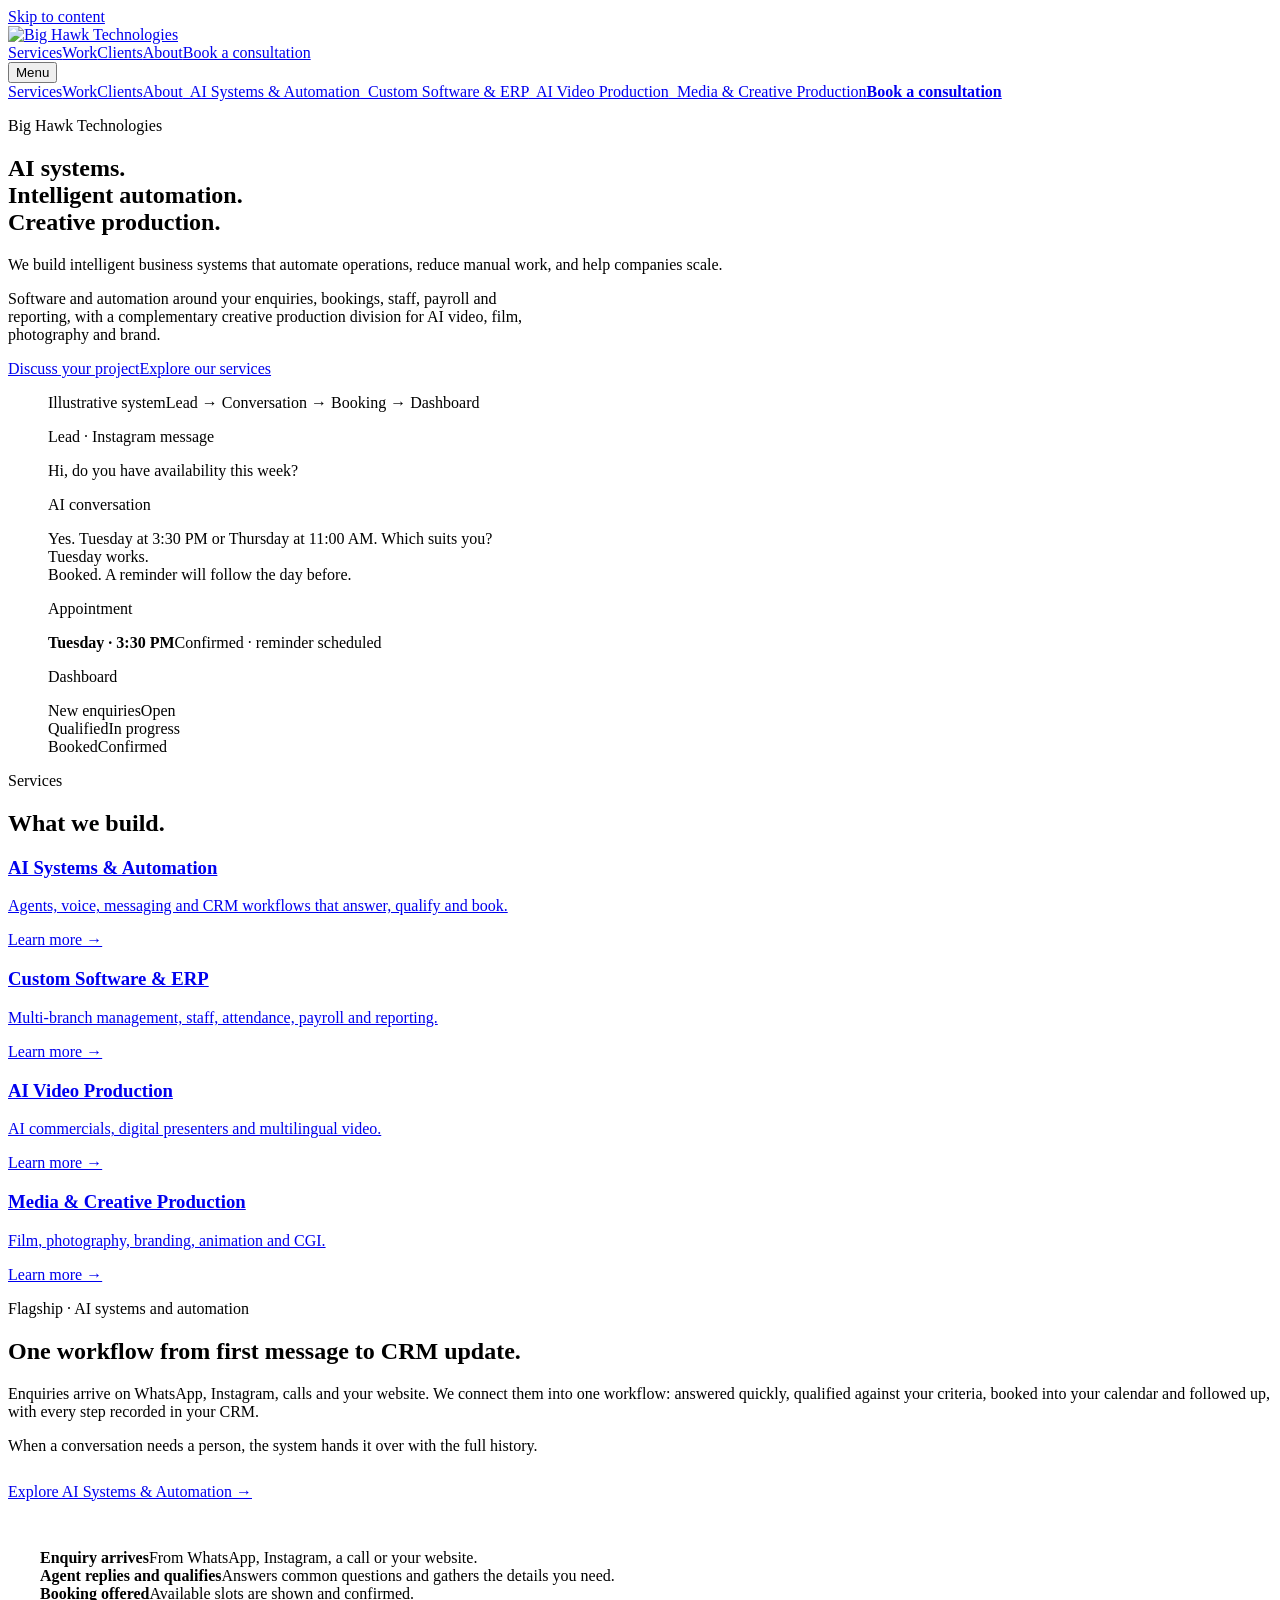
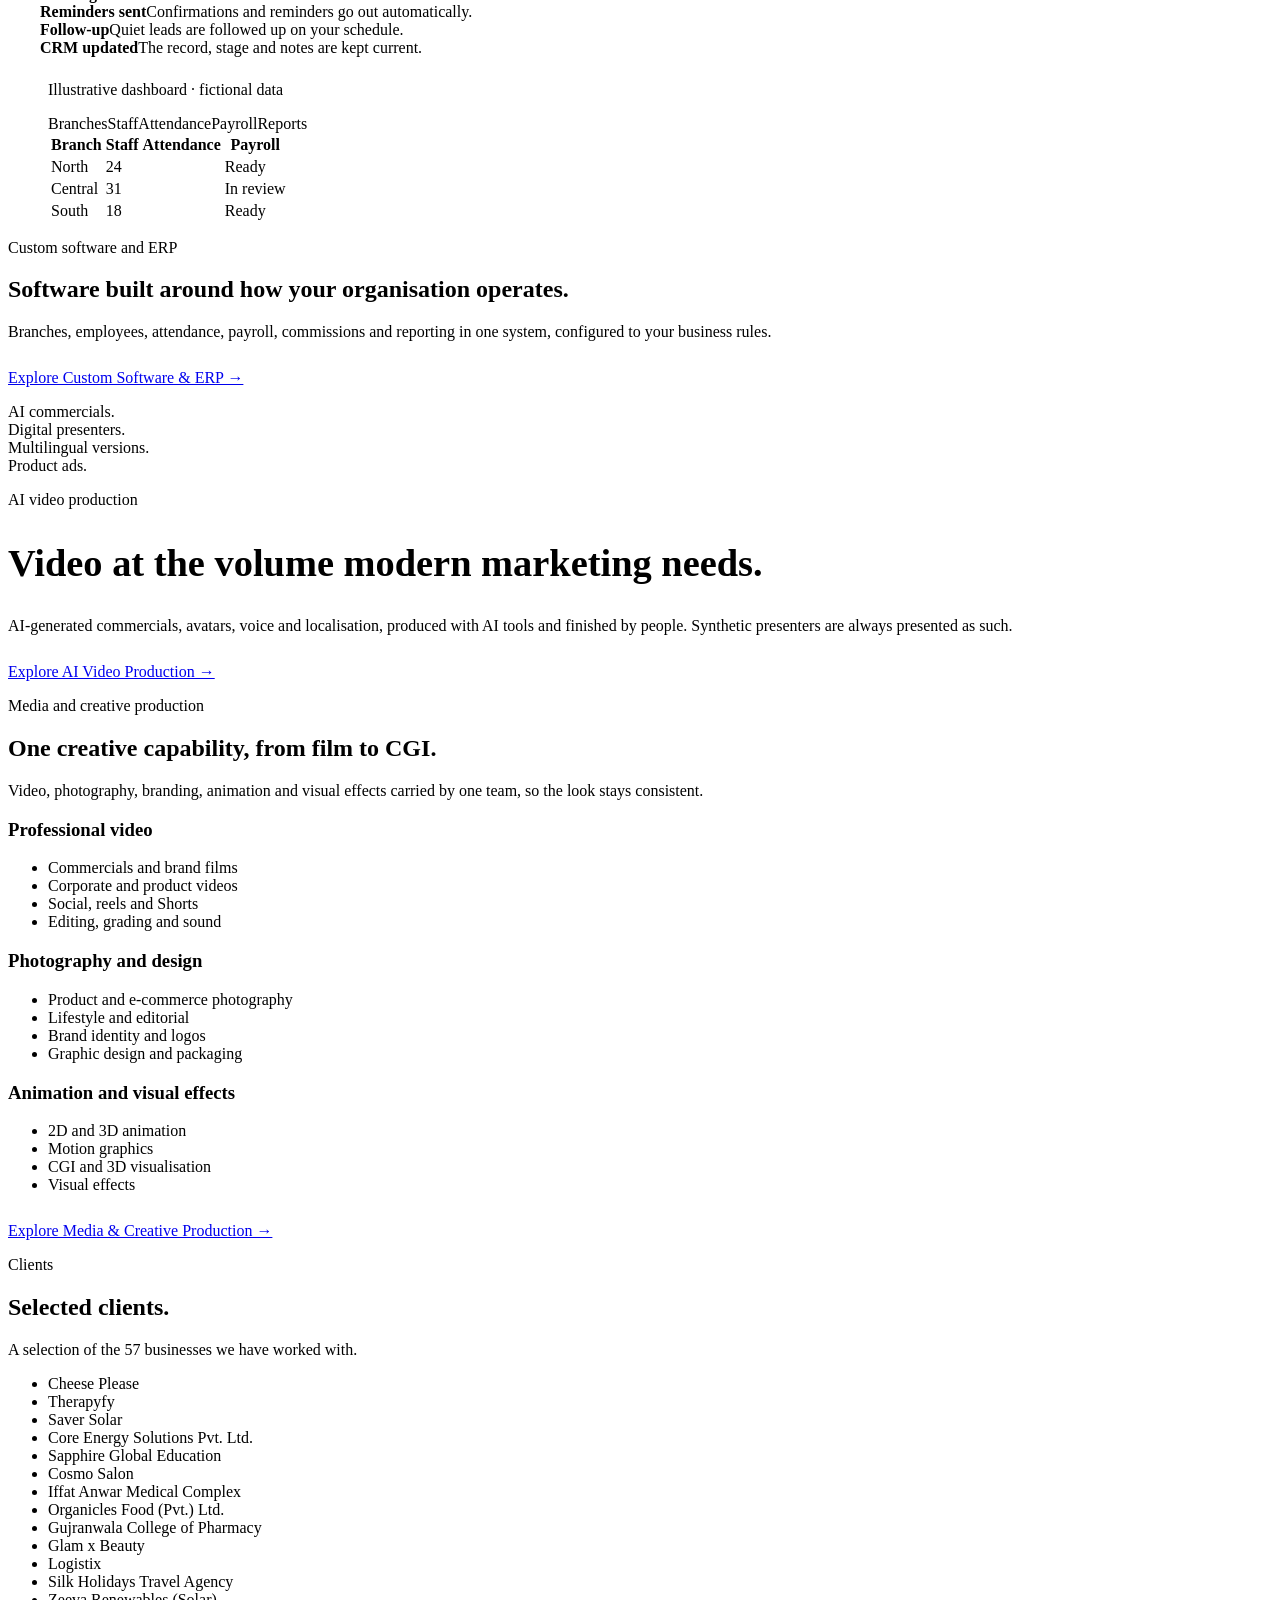
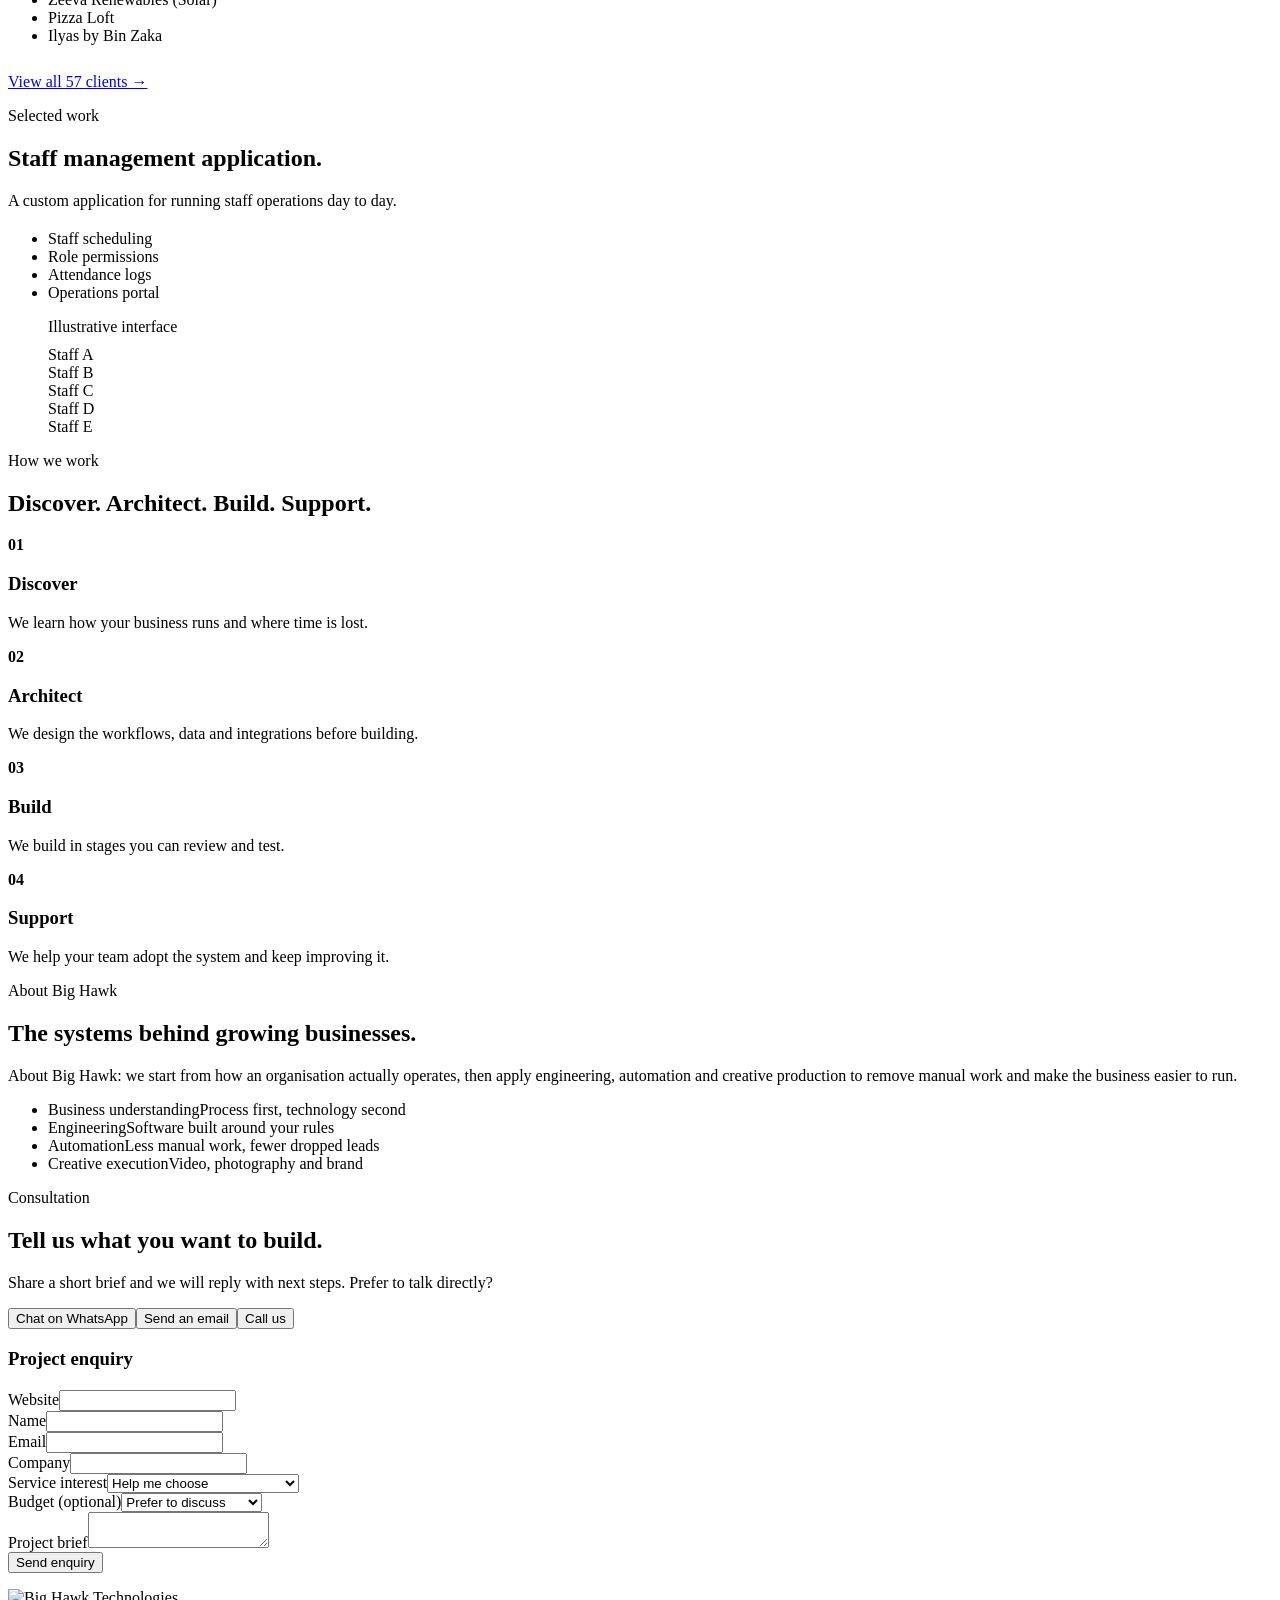
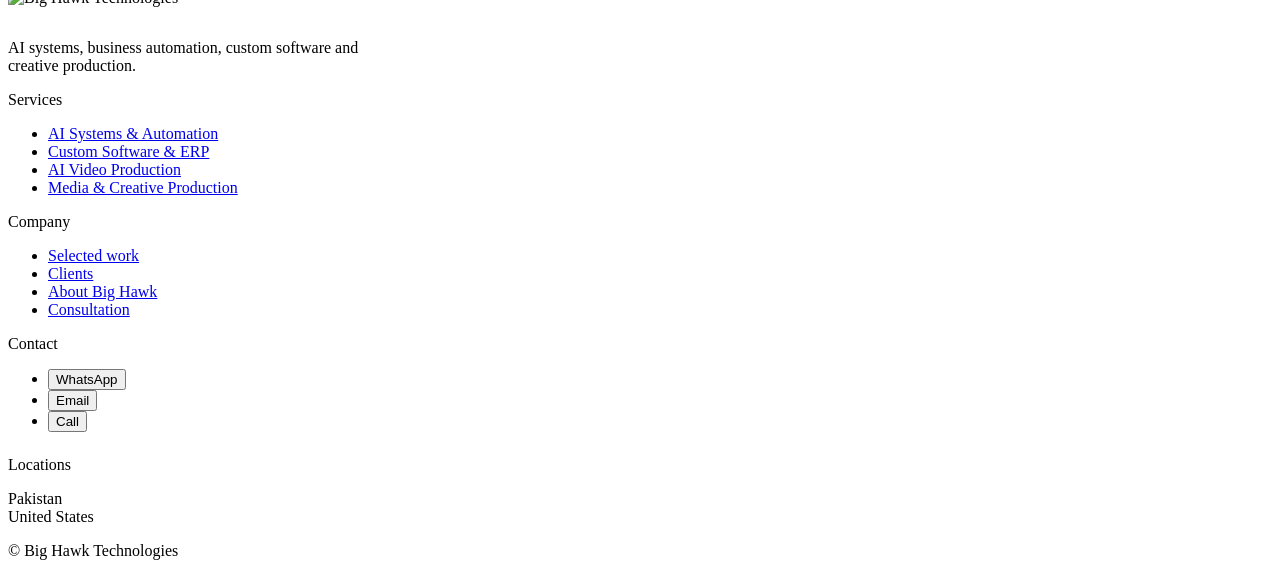
==== index.html @ e395da2a "Add files via upload" ====
<!doctype html><html lang="en"><head><meta charset="utf-8"><meta name="viewport" content="width=device-width,initial-scale=1"><title>Big Hawk Technologies | AI systems, automation, custom software and creative production</title><meta name="description" content="Big Hawk Technologies builds intelligent business systems: AI automation, custom software and ERP, AI video and creative production."><meta name="theme-color" content="#08090B"><link rel="icon" href="assets/bighawk-h.svg" type="image/svg+xml"><link rel="stylesheet" href="assets/site.css"><script>document.documentElement.classList.add("js")</script></head><body>
<a class="skip" href="#main">Skip to content</a>
<header class="hdr"><div class="wrap"><a class="logo" href="index.html" aria-label="Big Hawk Technologies, home"><img src="assets/bighawk-lockup.svg" alt="Big Hawk Technologies" width="157" height="40"></a><nav class="nav" aria-label="Primary"><a href="index.html#services">Services</a><a href="index.html#work">Work</a><a href="clients.html">Clients</a><a href="index.html#about">About</a><a class="btn" href="index.html#consultation">Book a consultation</a></nav><button class="menu-btn" id="menu-btn" type="button" aria-expanded="false" aria-controls="mnav">Menu</button></div><div class="mnav" id="mnav"><div class="wrap"><nav aria-label="Mobile"><a href="index.html#services">Services</a><a href="index.html#work">Work</a><a href="clients.html">Clients</a><a href="index.html#about">About</a><a href="services/ai-systems-automation.html">&nbsp;&nbsp;AI Systems &amp; Automation</a><a href="services/custom-software-erp.html">&nbsp;&nbsp;Custom Software &amp; ERP</a><a href="services/ai-video-production.html">&nbsp;&nbsp;AI Video Production</a><a href="services/media-creative-production.html">&nbsp;&nbsp;Media &amp; Creative Production</a><a href="index.html#consultation"><strong>Book a consultation</strong></a></nav></div></div></header>
<main id="main">
<section class="hero"><div class="wrap"><p class="eyebrow">Big Hawk Technologies</p><h1>AI systems.<br>Intelligent automation.<br>Creative production.</h1>
<div class="hero-grid"><div><p class="lead">We build intelligent business systems that automate operations, reduce manual work, and help companies scale.</p><p class="muted" style="margin-top:1rem;max-width:34rem">Software and automation around your enquiries, bookings, staff, payroll and reporting, with a complementary creative production division for AI video, film, photography and brand.</p><div class="ctas"><a class="btn" href="#consultation">Discuss your project</a><a class="btn2" href="#services">Explore our services</a></div></div><figure class="panel sys" aria-label="Illustrative operations system"><div class="sys-top"><span class="cap">Illustrative system</span><span class="cap">Lead &rarr; Conversation &rarr; Booking &rarr; Dashboard</span></div><div class="sys-grid"><div class="pane chat"><p class="mini">Lead &middot; Instagram message</p><div class="b in">Hi, do you have availability this week?</div><p class="mini">AI conversation</p><div class="b out">Yes. Tuesday at 3:30 PM or Thursday at 11:00 AM. Which suits you?</div><div class="b in">Tuesday works.</div><div class="b out">Booked. A reminder will follow the day before.</div></div><div class="pane"><p class="mini">Appointment</p><div class="slot"><strong>Tuesday &middot; 3:30 PM</strong><span>Confirmed &middot; reminder scheduled</span></div></div><div class="pane"><p class="mini">Dashboard</p><div class="drow">New enquiries<span class="chip">Open</span></div><div class="drow">Qualified<span class="chip g">In progress</span></div><div class="drow">Booked<span class="chip g">Confirmed</span></div></div></div></figure></div></div></section>
<section id="services" class="alt"><div class="wrap"><div class="sect-head rv"><p class="eyebrow">Services</p><h2>What we build.</h2></div><div class="grid4 rv"><a class="card" href="services/ai-systems-automation.html"><h3>AI Systems &amp; Automation</h3><p>Agents, voice, messaging and CRM workflows that answer, qualify and book.</p><span class="arrow">Learn more &rarr;</span></a><a class="card" href="services/custom-software-erp.html"><h3>Custom Software &amp; ERP</h3><p>Multi-branch management, staff, attendance, payroll and reporting.</p><span class="arrow">Learn more &rarr;</span></a><a class="card" href="services/ai-video-production.html"><h3>AI Video Production</h3><p>AI commercials, digital presenters and multilingual video.</p><span class="arrow">Learn more &rarr;</span></a><a class="card" href="services/media-creative-production.html"><h3>Media &amp; Creative Production</h3><p>Film, photography, branding, animation and CGI.</p><span class="arrow">Learn more &rarr;</span></a></div></div></section>
<section><div class="wrap grid2"><div class="rv"><p class="eyebrow">Flagship &middot; AI systems and automation</p><h2>One workflow from first message to CRM update.</h2><p class="lead" style="margin-top:1.25rem">Enquiries arrive on WhatsApp, Instagram, calls and your website. We connect them into one workflow: answered quickly, qualified against your criteria, booked into your calendar and followed up, with every step recorded in your CRM.</p><p class="muted" style="margin-top:1rem;max-width:34rem">When a conversation needs a person, the system hands it over with the full history.</p><p style="margin-top:1.75rem"><a class="link" href="services/ai-systems-automation.html">Explore AI Systems &amp; Automation &rarr;</a></p></div><div class="panel rv" style="padding:2rem 2rem .5rem"><ol class="flow" style="list-style:none;margin:0;padding:0"><li><strong>Enquiry arrives</strong><span>From WhatsApp, Instagram, a call or your website.</span></li><li><strong>Agent replies and qualifies</strong><span>Answers common questions and gathers the details you need.</span></li><li><strong>Booking offered</strong><span>Available slots are shown and confirmed.</span></li><li><strong>Reminders sent</strong><span>Confirmations and reminders go out automatically.</span></li><li><strong>Follow-up</strong><span>Quiet leads are followed up on your schedule.</span></li><li><strong>CRM updated</strong><span>The record, stage and notes are kept current.</span></li></ol></div></div></section>
<section class="alt"><div class="wrap grid2"><div class="rv"><figure class="panel erp" aria-label="Illustrative dashboard with fictional data"><p class="cap">Illustrative dashboard &middot; fictional data</p><div class="tabs" aria-hidden="true"><span>Branches</span><span>Staff</span><span>Attendance</span><span>Payroll</span><span>Reports</span></div><table class="tbl"><thead><tr><th scope="col">Branch</th><th scope="col">Staff</th><th scope="col">Attendance</th><th scope="col">Payroll</th></tr></thead><tbody><tr><td>North</td><td>24</td><td><div class="bar"><i style="width:92%"></i></div></td><td><span class="chip g">Ready</span></td></tr><tr><td>Central</td><td>31</td><td><div class="bar"><i style="width:84%"></i></div></td><td><span class="chip">In review</span></td></tr><tr><td>South</td><td>18</td><td><div class="bar"><i style="width:96%"></i></div></td><td><span class="chip g">Ready</span></td></tr></tbody></table></figure></div><div class="rv"><p class="eyebrow">Custom software and ERP</p><h2>Software built around how your organisation operates.</h2><p class="lead" style="margin-top:1.25rem">Branches, employees, attendance, payroll, commissions and reporting in one system, configured to your business rules.</p><p style="margin-top:1.75rem"><a class="link" href="services/custom-software-erp.html">Explore Custom Software &amp; ERP &rarr;</a></p></div></div></section>
<section><div class="wrap grid2"><div class="rv"><p class="big">AI commercials.<br><span>Digital presenters.</span><br>Multilingual versions.<br><span>Product ads.</span></p></div><div class="rv"><p class="eyebrow">AI video production</p><h2 style="font-size:clamp(1.75rem,3vw,2.5rem)">Video at the volume modern marketing needs.</h2><p class="lead" style="margin-top:1.25rem">AI-generated commercials, avatars, voice and localisation, produced with AI tools and finished by people. Synthetic presenters are always presented as such.</p><p style="margin-top:1.75rem"><a class="link" href="services/ai-video-production.html">Explore AI Video Production &rarr;</a></p></div></div></section>
<section class="alt"><div class="wrap"><div class="sect-head rv"><p class="eyebrow">Media and creative production</p><h2>One creative capability, from film to CGI.</h2><p class="lead">Video, photography, branding, animation and visual effects carried by one team, so the look stays consistent.</p></div><div class="grid3 rv"><div class="card"><h3>Professional video</h3><ul class="ul"><li>Commercials and brand films</li><li>Corporate and product videos</li><li>Social, reels and Shorts</li><li>Editing, grading and sound</li></ul></div><div class="card"><h3>Photography and design</h3><ul class="ul"><li>Product and e-commerce photography</li><li>Lifestyle and editorial</li><li>Brand identity and logos</li><li>Graphic design and packaging</li></ul></div><div class="card"><h3>Animation and visual effects</h3><ul class="ul"><li>2D and 3D animation</li><li>Motion graphics</li><li>CGI and 3D visualisation</li><li>Visual effects</li></ul></div></div><p style="margin-top:1.75rem"><a class="link" href="services/media-creative-production.html">Explore Media &amp; Creative Production &rarr;</a></p></div></section>
<section id="clients"><div class="wrap"><div class="sect-head rv"><p class="eyebrow">Clients</p><h2>Selected clients.</h2><p class="lead">A selection of the 57 businesses we have worked with.</p></div><ul class="tags rv"><li>Cheese Please</li><li>Therapyfy</li><li>Saver Solar</li><li>Core Energy Solutions Pvt. Ltd.</li><li>Sapphire Global Education</li><li>Cosmo Salon</li><li>Iffat Anwar Medical Complex</li><li>Organicles Food (Pvt.) Ltd.</li><li>Gujranwala College of Pharmacy</li><li>Glam x Beauty</li><li>Logistix</li><li>Silk Holidays Travel Agency</li><li>Zeeva Renewables (Solar)</li><li>Pizza Loft</li><li>Ilyas by Bin Zaka</li></ul><p style="margin-top:1.75rem"><a class="link" href="clients.html">View all 57 clients &rarr;</a></p></div></section>
<section id="work" class="alt"><div class="wrap grid2"><div class="rv"><p class="eyebrow">Selected work</p><h2>Staff management application.</h2><p class="lead" style="margin-top:1.25rem">A custom application for running staff operations day to day.</p><ul class="ul" style="margin-top:1.25rem"><li>Staff scheduling</li><li>Role permissions</li><li>Attendance logs</li><li>Operations portal</li></ul></div><div class="rv"><figure class="panel wire" aria-label="Illustrative staff management interface"><p class="cap" style="margin-bottom:.6rem">Illustrative interface</p><div class="r"><span>Staff A</span><i class="on"></i><i class=""></i><i class=""></i><i class="on"></i></div><div class="r"><span>Staff B</span><i class=""></i><i class=""></i><i class="on"></i><i class=""></i></div><div class="r"><span>Staff C</span><i class=""></i><i class="on"></i><i class=""></i><i class=""></i></div><div class="r"><span>Staff D</span><i class="on"></i><i class=""></i><i class=""></i><i class="on"></i></div><div class="r"><span>Staff E</span><i class=""></i><i class=""></i><i class="on"></i><i class=""></i></div></figure></div></div></section>
<section class="warm"><div class="wrap"><div class="sect-head rv"><p class="eyebrow">How we work</p><h2>Discover. Architect. Build. Support.</h2></div><div class="steps rv"><div><b>01</b><h3>Discover</h3><p>We learn how your business runs and where time is lost.</p></div><div><b>02</b><h3>Architect</h3><p>We design the workflows, data and integrations before building.</p></div><div><b>03</b><h3>Build</h3><p>We build in stages you can review and test.</p></div><div><b>04</b><h3>Support</h3><p>We help your team adopt the system and keep improving it.</p></div></div></div></section>
<section id="about"><div class="wrap grid2"><div class="rv"><p class="eyebrow">About Big Hawk</p><h2>The systems behind growing businesses.</h2><p class="lead" style="margin-top:1.25rem">About Big Hawk: we start from how an organisation actually operates, then apply engineering, automation and creative production to remove manual work and make the business easier to run.</p></div><ul class="rows rv"><li>Business understanding<span>Process first, technology second</span></li><li>Engineering<span>Software built around your rules</span></li><li>Automation<span>Less manual work, fewer dropped leads</span></li><li>Creative execution<span>Video, photography and brand</span></li></ul></div></section>
<section id="consultation" class="alt"><div class="wrap grid2" style="align-items:start"><div class="rv"><p class="eyebrow">Consultation</p><h2>Tell us what you want to build.</h2><p class="lead" style="margin-top:1.25rem">Share a short brief and we will reply with next steps. Prefer to talk directly?</p><div class="ctas"><button class="btn" type="button" data-contact="whatsapp">Chat on WhatsApp</button><button class="btn2" type="button" data-contact="email">Send an email</button><button class="btn2 mob-only" type="button" data-contact="call">Call us</button></div></div><div class="rv"><form id="enquiry-form" class="panel form" novalidate aria-labelledby="enq-h"><h3 id="enq-h" style="margin-bottom:1.25rem">Project enquiry</h3><div class="hp" aria-hidden="true"><label>Website<input type="text" name="website" tabindex="-1" autocomplete="off"></label></div>
<div class="row2"><div class="f"><label for="f-name">Name</label><input id="f-name" name="name" autocomplete="name" required aria-describedby="e-name"><p class="err" id="e-name" hidden>Please enter your name.</p></div><div class="f"><label for="f-email">Email</label><input id="f-email" name="email" type="email" autocomplete="email" required aria-describedby="e-email"><p class="err" id="e-email" hidden>Please enter a valid email address.</p></div></div>
<div class="row2"><div class="f"><label for="f-company">Company</label><input id="f-company" name="company" autocomplete="organization"></div><div class="f"><label for="f-service">Service interest</label><select id="f-service" name="service"><option>Help me choose</option><option value="AI Systems &amp; Automation">AI Systems &amp; Automation</option><option value="Custom Software &amp; ERP">Custom Software &amp; ERP</option><option value="AI Video Production">AI Video Production</option><option value="Media &amp; Creative Production">Media &amp; Creative Production</option></select></div></div>
<div class="f"><label for="f-budget">Budget (optional)</label><select id="f-budget" name="budget"><option value="">Prefer to discuss</option><option value="Under $10,000">Under $10,000</option><option value="$10,000 – $25,000">$10,000 – $25,000</option><option value="$25,000 – $50,000">$25,000 – $50,000</option><option value="$50,000 – $100,000">$50,000 – $100,000</option><option value="$100,000+">$100,000+</option></select></div>
<div class="f"><label for="f-message">Project brief</label><textarea id="f-message" name="message" required aria-describedby="e-message"></textarea><p class="err" id="e-message" hidden>Please tell us a little about your project.</p></div>
<button class="btn" id="send" type="submit">Send enquiry</button><p class="status" id="form-status" role="status" aria-live="polite"></p>
<div id="form-alt" hidden class="ctas" style="margin-top:.5rem"><button class="btn2" type="button" data-contact="email">Email us</button><button class="btn2" type="button" data-contact="whatsapp">WhatsApp</button></div></form></div></div></section></main>
<footer class="ftr"><div class="wrap"><div class="fg"><div><img src="assets/bighawk-lockup.svg" alt="Big Hawk Technologies" width="157" height="40" style="margin-bottom:1rem"><p style="max-width:22rem">AI systems, business automation, custom software and creative production.</p></div><div><p class="fh">Services</p><ul><li><a href="services/ai-systems-automation.html">AI Systems &amp; Automation</a></li><li><a href="services/custom-software-erp.html">Custom Software &amp; ERP</a></li><li><a href="services/ai-video-production.html">AI Video Production</a></li><li><a href="services/media-creative-production.html">Media &amp; Creative Production</a></li></ul></div><div><p class="fh">Company</p><ul><li><a href="index.html#work">Selected work</a></li><li><a href="clients.html">Clients</a></li><li><a href="index.html#about">About Big Hawk</a></li><li><a href="index.html#consultation">Consultation</a></li></ul></div><div><p class="fh">Contact</p><ul><li><button class="fbtn" type="button" data-contact="whatsapp">WhatsApp</button></li><li><button class="fbtn" type="button" data-contact="email">Email</button></li><li><button class="fbtn mob-only" type="button" data-contact="call">Call</button></li></ul><p class="fh" style="margin-top:1.5rem">Locations</p><p>Pakistan<br>United States</p></div></div><div class="bot">&copy; Big Hawk Technologies</div></div></footer>
<script src="assets/site.js" defer></script></body></html>
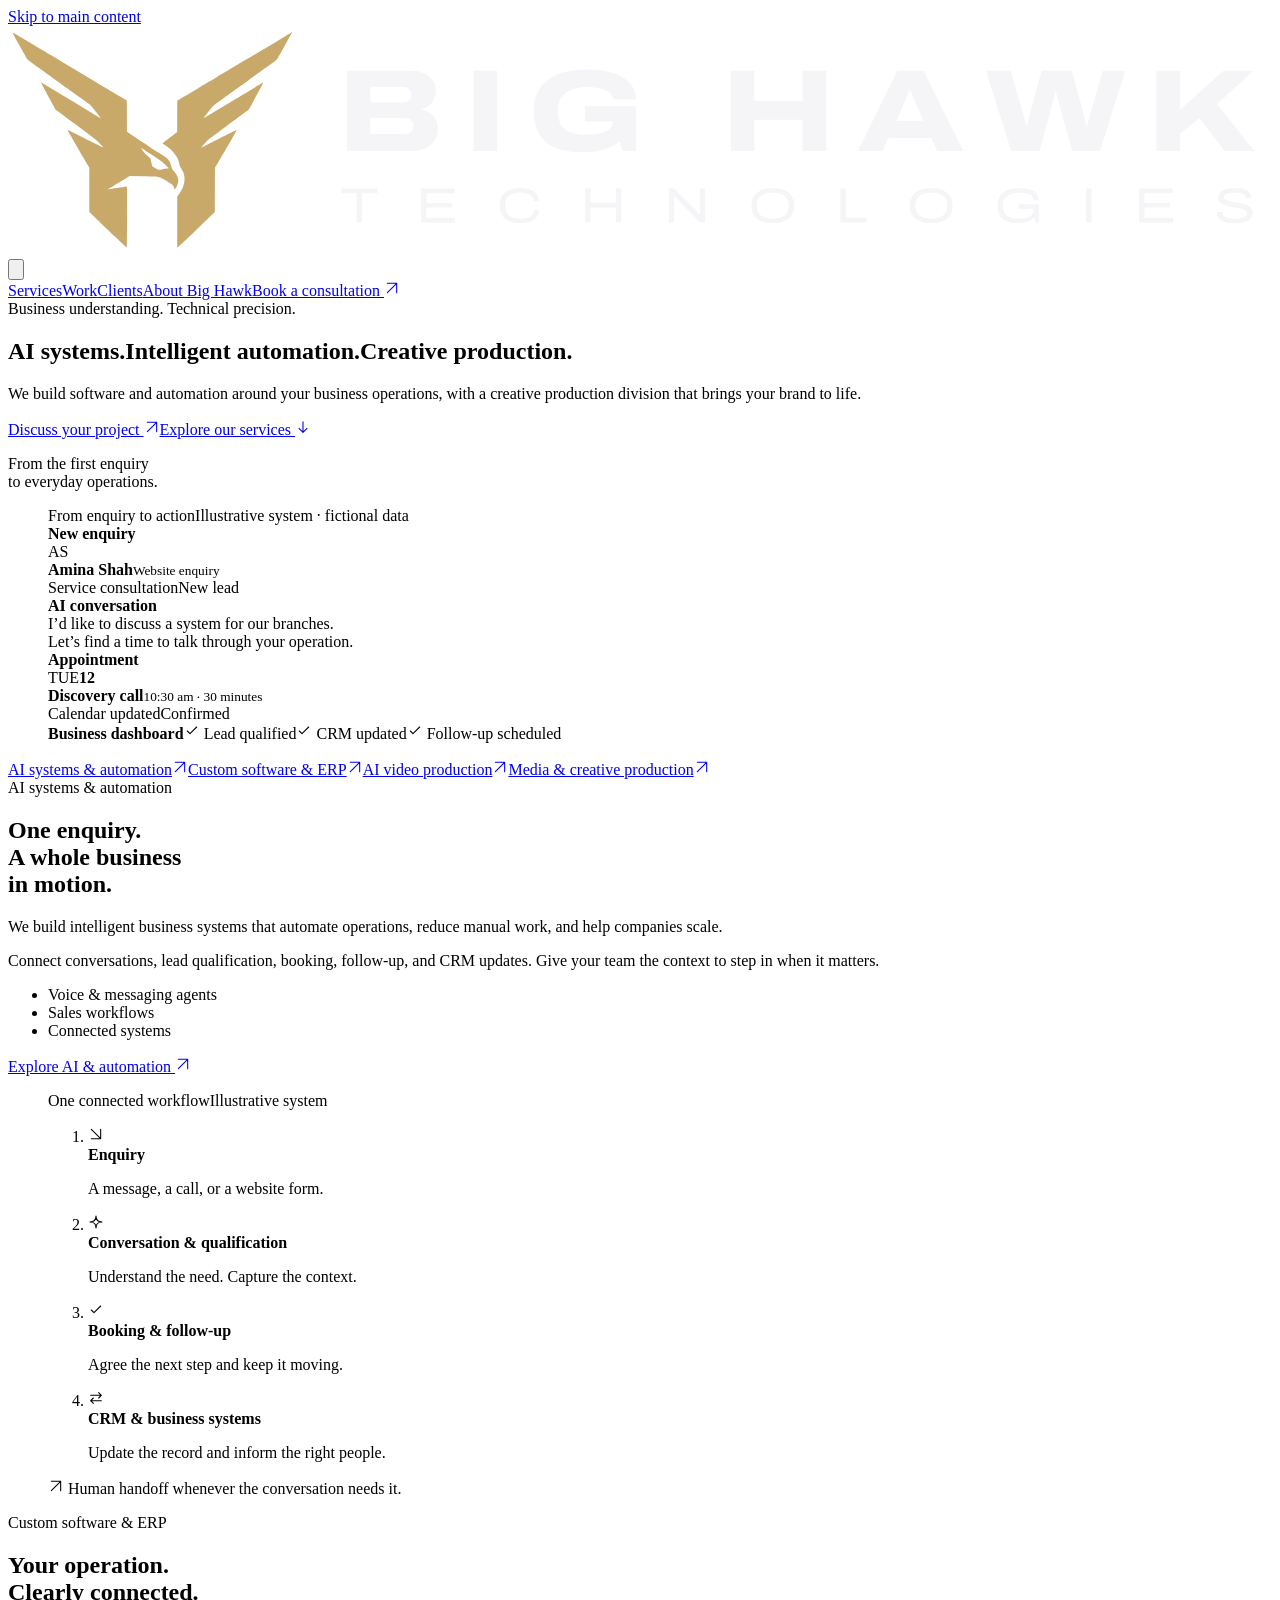
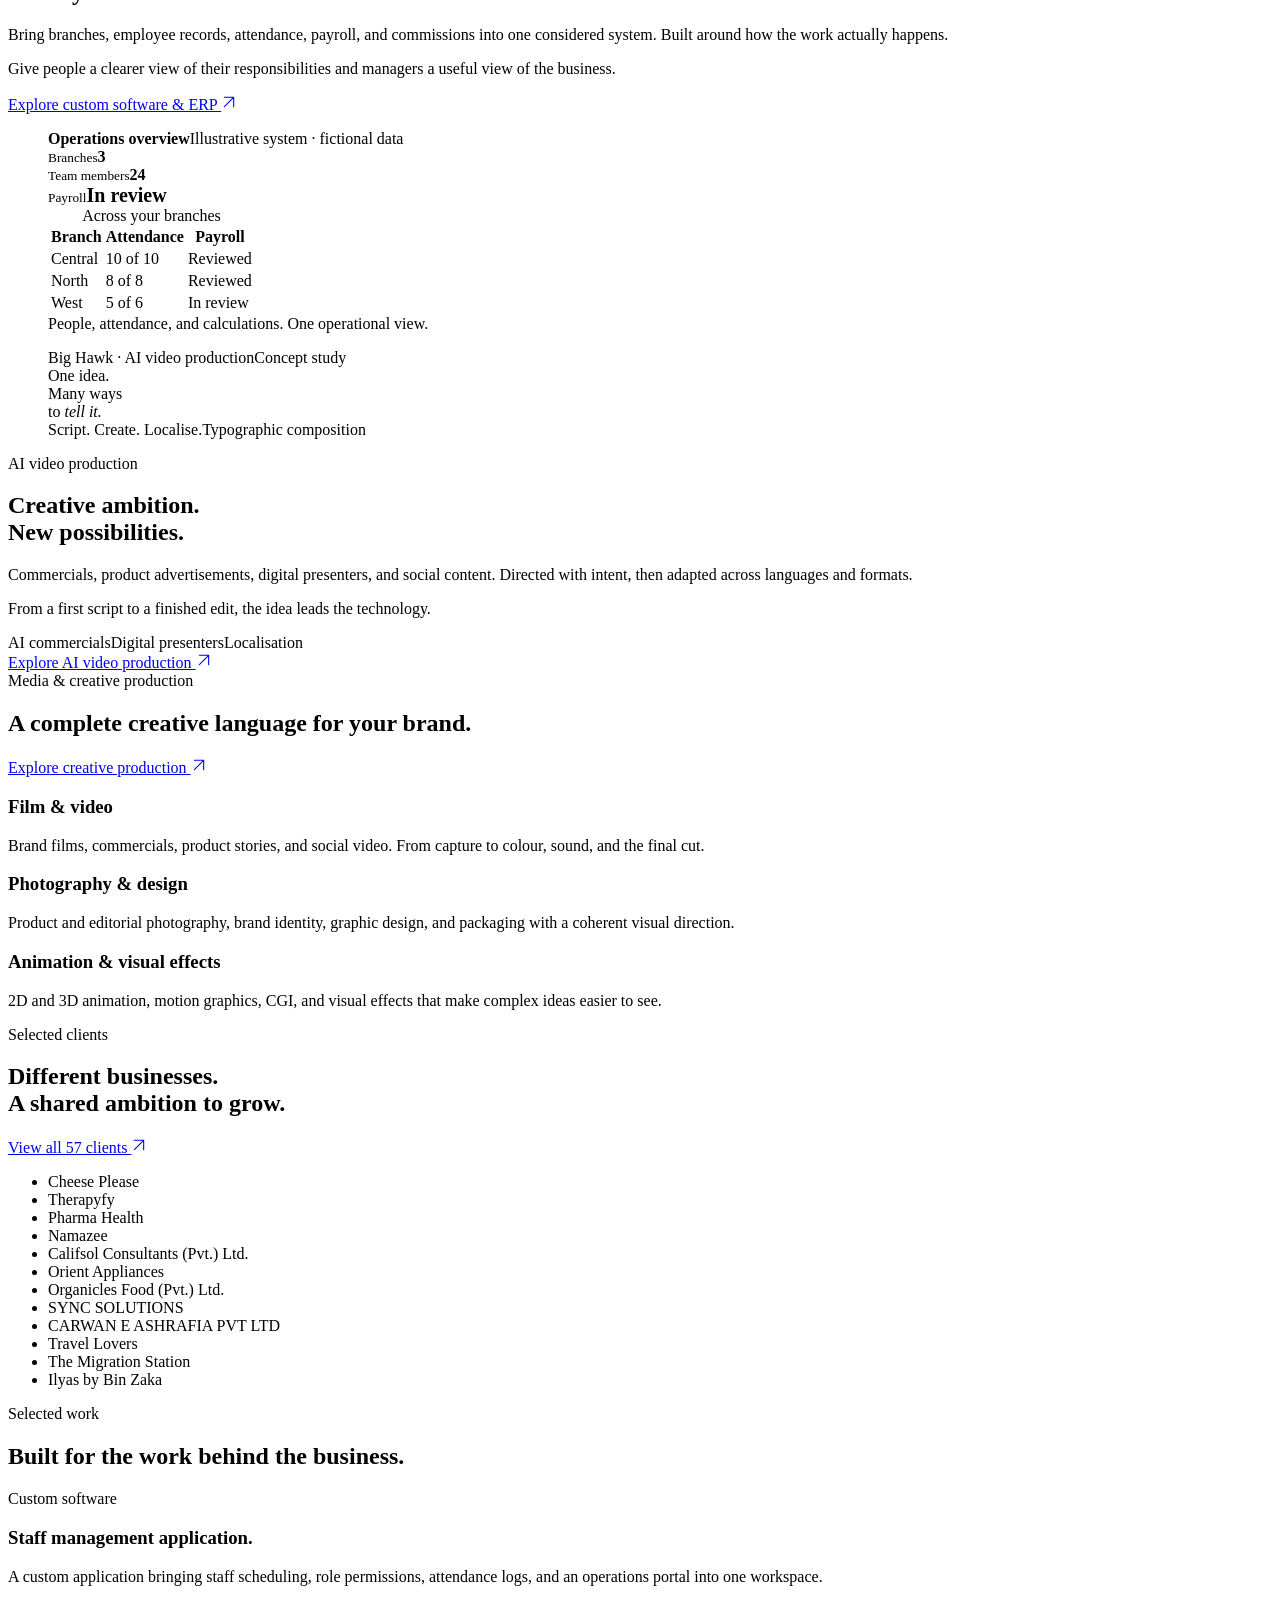
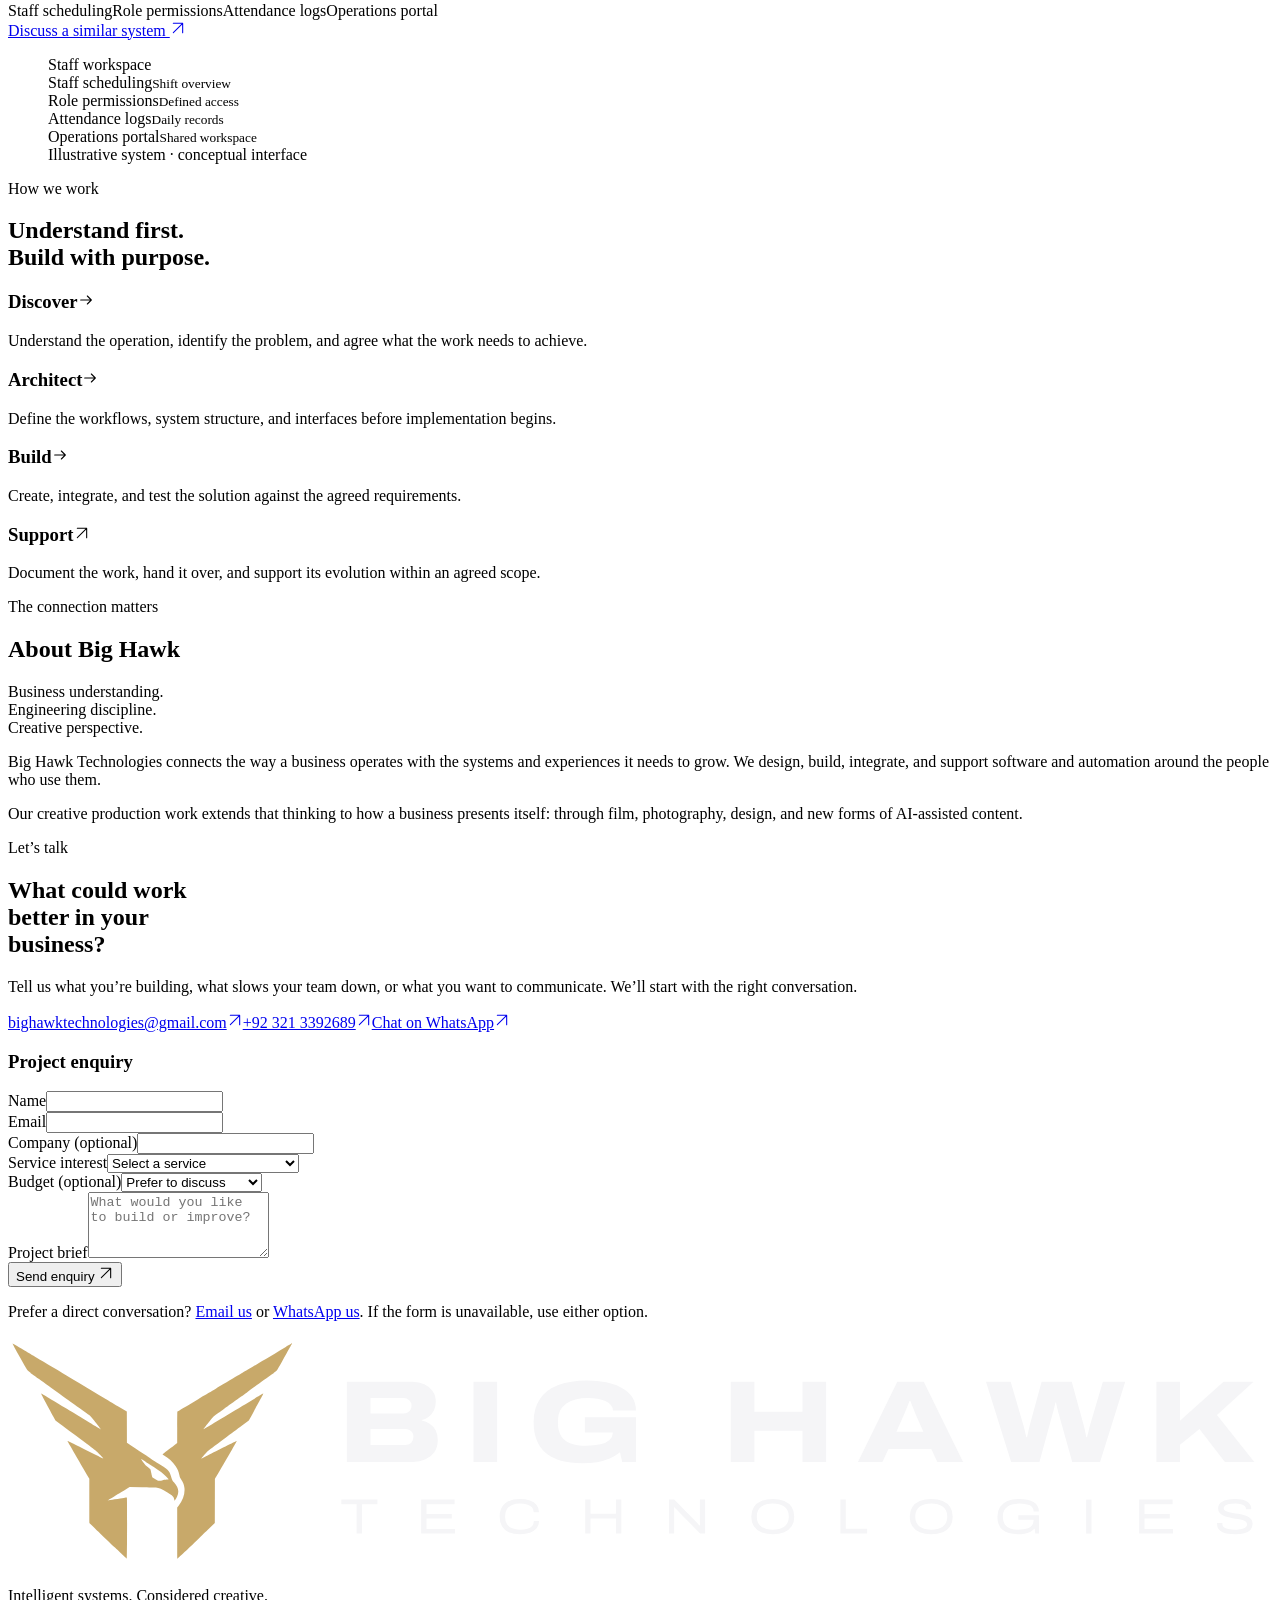
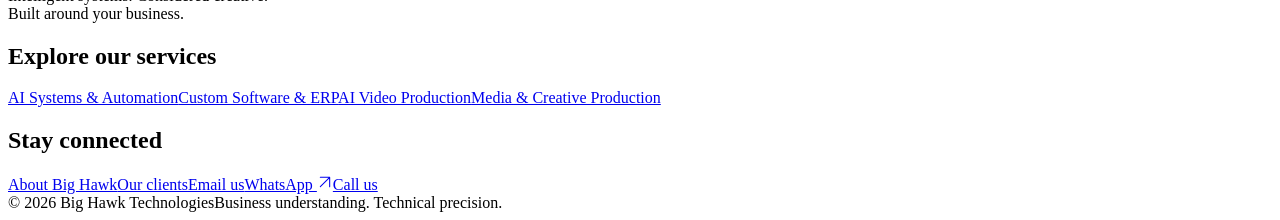
==== commit 5cf25b9f: "Add files via upload" ====
--- a/index.html
+++ b/index.html
@@ -1,24 +1,1364 @@
-<!doctype html><html lang="en"><head><meta charset="utf-8"><meta name="viewport" content="width=device-width,initial-scale=1"><title>Big Hawk Technologies | AI systems, automation, custom software and creative production</title><meta name="description" content="Big Hawk Technologies builds intelligent business systems: AI automation, custom software and ERP, AI video and creative production."><meta name="theme-color" content="#08090B"><link rel="icon" href="assets/bighawk-h.svg" type="image/svg+xml"><link rel="stylesheet" href="assets/site.css"><script>document.documentElement.classList.add("js")</script></head><body>
-<a class="skip" href="#main">Skip to content</a>
-<header class="hdr"><div class="wrap"><a class="logo" href="index.html" aria-label="Big Hawk Technologies, home"><img src="assets/bighawk-lockup.svg" alt="Big Hawk Technologies" width="157" height="40"></a><nav class="nav" aria-label="Primary"><a href="index.html#services">Services</a><a href="index.html#work">Work</a><a href="clients.html">Clients</a><a href="index.html#about">About</a><a class="btn" href="index.html#consultation">Book a consultation</a></nav><button class="menu-btn" id="menu-btn" type="button" aria-expanded="false" aria-controls="mnav">Menu</button></div><div class="mnav" id="mnav"><div class="wrap"><nav aria-label="Mobile"><a href="index.html#services">Services</a><a href="index.html#work">Work</a><a href="clients.html">Clients</a><a href="index.html#about">About</a><a href="services/ai-systems-automation.html">&nbsp;&nbsp;AI Systems &amp; Automation</a><a href="services/custom-software-erp.html">&nbsp;&nbsp;Custom Software &amp; ERP</a><a href="services/ai-video-production.html">&nbsp;&nbsp;AI Video Production</a><a href="services/media-creative-production.html">&nbsp;&nbsp;Media &amp; Creative Production</a><a href="index.html#consultation"><strong>Book a consultation</strong></a></nav></div></div></header>
-<main id="main">
-<section class="hero"><div class="wrap"><p class="eyebrow">Big Hawk Technologies</p><h1>AI systems.<br>Intelligent automation.<br>Creative production.</h1>
-<div class="hero-grid"><div><p class="lead">We build intelligent business systems that automate operations, reduce manual work, and help companies scale.</p><p class="muted" style="margin-top:1rem;max-width:34rem">Software and automation around your enquiries, bookings, staff, payroll and reporting, with a complementary creative production division for AI video, film, photography and brand.</p><div class="ctas"><a class="btn" href="#consultation">Discuss your project</a><a class="btn2" href="#services">Explore our services</a></div></div><figure class="panel sys" aria-label="Illustrative operations system"><div class="sys-top"><span class="cap">Illustrative system</span><span class="cap">Lead &rarr; Conversation &rarr; Booking &rarr; Dashboard</span></div><div class="sys-grid"><div class="pane chat"><p class="mini">Lead &middot; Instagram message</p><div class="b in">Hi, do you have availability this week?</div><p class="mini">AI conversation</p><div class="b out">Yes. Tuesday at 3:30 PM or Thursday at 11:00 AM. Which suits you?</div><div class="b in">Tuesday works.</div><div class="b out">Booked. A reminder will follow the day before.</div></div><div class="pane"><p class="mini">Appointment</p><div class="slot"><strong>Tuesday &middot; 3:30 PM</strong><span>Confirmed &middot; reminder scheduled</span></div></div><div class="pane"><p class="mini">Dashboard</p><div class="drow">New enquiries<span class="chip">Open</span></div><div class="drow">Qualified<span class="chip g">In progress</span></div><div class="drow">Booked<span class="chip g">Confirmed</span></div></div></div></figure></div></div></section>
-<section id="services" class="alt"><div class="wrap"><div class="sect-head rv"><p class="eyebrow">Services</p><h2>What we build.</h2></div><div class="grid4 rv"><a class="card" href="services/ai-systems-automation.html"><h3>AI Systems &amp; Automation</h3><p>Agents, voice, messaging and CRM workflows that answer, qualify and book.</p><span class="arrow">Learn more &rarr;</span></a><a class="card" href="services/custom-software-erp.html"><h3>Custom Software &amp; ERP</h3><p>Multi-branch management, staff, attendance, payroll and reporting.</p><span class="arrow">Learn more &rarr;</span></a><a class="card" href="services/ai-video-production.html"><h3>AI Video Production</h3><p>AI commercials, digital presenters and multilingual video.</p><span class="arrow">Learn more &rarr;</span></a><a class="card" href="services/media-creative-production.html"><h3>Media &amp; Creative Production</h3><p>Film, photography, branding, animation and CGI.</p><span class="arrow">Learn more &rarr;</span></a></div></div></section>
-<section><div class="wrap grid2"><div class="rv"><p class="eyebrow">Flagship &middot; AI systems and automation</p><h2>One workflow from first message to CRM update.</h2><p class="lead" style="margin-top:1.25rem">Enquiries arrive on WhatsApp, Instagram, calls and your website. We connect them into one workflow: answered quickly, qualified against your criteria, booked into your calendar and followed up, with every step recorded in your CRM.</p><p class="muted" style="margin-top:1rem;max-width:34rem">When a conversation needs a person, the system hands it over with the full history.</p><p style="margin-top:1.75rem"><a class="link" href="services/ai-systems-automation.html">Explore AI Systems &amp; Automation &rarr;</a></p></div><div class="panel rv" style="padding:2rem 2rem .5rem"><ol class="flow" style="list-style:none;margin:0;padding:0"><li><strong>Enquiry arrives</strong><span>From WhatsApp, Instagram, a call or your website.</span></li><li><strong>Agent replies and qualifies</strong><span>Answers common questions and gathers the details you need.</span></li><li><strong>Booking offered</strong><span>Available slots are shown and confirmed.</span></li><li><strong>Reminders sent</strong><span>Confirmations and reminders go out automatically.</span></li><li><strong>Follow-up</strong><span>Quiet leads are followed up on your schedule.</span></li><li><strong>CRM updated</strong><span>The record, stage and notes are kept current.</span></li></ol></div></div></section>
-<section class="alt"><div class="wrap grid2"><div class="rv"><figure class="panel erp" aria-label="Illustrative dashboard with fictional data"><p class="cap">Illustrative dashboard &middot; fictional data</p><div class="tabs" aria-hidden="true"><span>Branches</span><span>Staff</span><span>Attendance</span><span>Payroll</span><span>Reports</span></div><table class="tbl"><thead><tr><th scope="col">Branch</th><th scope="col">Staff</th><th scope="col">Attendance</th><th scope="col">Payroll</th></tr></thead><tbody><tr><td>North</td><td>24</td><td><div class="bar"><i style="width:92%"></i></div></td><td><span class="chip g">Ready</span></td></tr><tr><td>Central</td><td>31</td><td><div class="bar"><i style="width:84%"></i></div></td><td><span class="chip">In review</span></td></tr><tr><td>South</td><td>18</td><td><div class="bar"><i style="width:96%"></i></div></td><td><span class="chip g">Ready</span></td></tr></tbody></table></figure></div><div class="rv"><p class="eyebrow">Custom software and ERP</p><h2>Software built around how your organisation operates.</h2><p class="lead" style="margin-top:1.25rem">Branches, employees, attendance, payroll, commissions and reporting in one system, configured to your business rules.</p><p style="margin-top:1.75rem"><a class="link" href="services/custom-software-erp.html">Explore Custom Software &amp; ERP &rarr;</a></p></div></div></section>
-<section><div class="wrap grid2"><div class="rv"><p class="big">AI commercials.<br><span>Digital presenters.</span><br>Multilingual versions.<br><span>Product ads.</span></p></div><div class="rv"><p class="eyebrow">AI video production</p><h2 style="font-size:clamp(1.75rem,3vw,2.5rem)">Video at the volume modern marketing needs.</h2><p class="lead" style="margin-top:1.25rem">AI-generated commercials, avatars, voice and localisation, produced with AI tools and finished by people. Synthetic presenters are always presented as such.</p><p style="margin-top:1.75rem"><a class="link" href="services/ai-video-production.html">Explore AI Video Production &rarr;</a></p></div></div></section>
-<section class="alt"><div class="wrap"><div class="sect-head rv"><p class="eyebrow">Media and creative production</p><h2>One creative capability, from film to CGI.</h2><p class="lead">Video, photography, branding, animation and visual effects carried by one team, so the look stays consistent.</p></div><div class="grid3 rv"><div class="card"><h3>Professional video</h3><ul class="ul"><li>Commercials and brand films</li><li>Corporate and product videos</li><li>Social, reels and Shorts</li><li>Editing, grading and sound</li></ul></div><div class="card"><h3>Photography and design</h3><ul class="ul"><li>Product and e-commerce photography</li><li>Lifestyle and editorial</li><li>Brand identity and logos</li><li>Graphic design and packaging</li></ul></div><div class="card"><h3>Animation and visual effects</h3><ul class="ul"><li>2D and 3D animation</li><li>Motion graphics</li><li>CGI and 3D visualisation</li><li>Visual effects</li></ul></div></div><p style="margin-top:1.75rem"><a class="link" href="services/media-creative-production.html">Explore Media &amp; Creative Production &rarr;</a></p></div></section>
-<section id="clients"><div class="wrap"><div class="sect-head rv"><p class="eyebrow">Clients</p><h2>Selected clients.</h2><p class="lead">A selection of the 57 businesses we have worked with.</p></div><ul class="tags rv"><li>Cheese Please</li><li>Therapyfy</li><li>Saver Solar</li><li>Core Energy Solutions Pvt. Ltd.</li><li>Sapphire Global Education</li><li>Cosmo Salon</li><li>Iffat Anwar Medical Complex</li><li>Organicles Food (Pvt.) Ltd.</li><li>Gujranwala College of Pharmacy</li><li>Glam x Beauty</li><li>Logistix</li><li>Silk Holidays Travel Agency</li><li>Zeeva Renewables (Solar)</li><li>Pizza Loft</li><li>Ilyas by Bin Zaka</li></ul><p style="margin-top:1.75rem"><a class="link" href="clients.html">View all 57 clients &rarr;</a></p></div></section>
-<section id="work" class="alt"><div class="wrap grid2"><div class="rv"><p class="eyebrow">Selected work</p><h2>Staff management application.</h2><p class="lead" style="margin-top:1.25rem">A custom application for running staff operations day to day.</p><ul class="ul" style="margin-top:1.25rem"><li>Staff scheduling</li><li>Role permissions</li><li>Attendance logs</li><li>Operations portal</li></ul></div><div class="rv"><figure class="panel wire" aria-label="Illustrative staff management interface"><p class="cap" style="margin-bottom:.6rem">Illustrative interface</p><div class="r"><span>Staff A</span><i class="on"></i><i class=""></i><i class=""></i><i class="on"></i></div><div class="r"><span>Staff B</span><i class=""></i><i class=""></i><i class="on"></i><i class=""></i></div><div class="r"><span>Staff C</span><i class=""></i><i class="on"></i><i class=""></i><i class=""></i></div><div class="r"><span>Staff D</span><i class="on"></i><i class=""></i><i class=""></i><i class="on"></i></div><div class="r"><span>Staff E</span><i class=""></i><i class=""></i><i class="on"></i><i class=""></i></div></figure></div></div></section>
-<section class="warm"><div class="wrap"><div class="sect-head rv"><p class="eyebrow">How we work</p><h2>Discover. Architect. Build. Support.</h2></div><div class="steps rv"><div><b>01</b><h3>Discover</h3><p>We learn how your business runs and where time is lost.</p></div><div><b>02</b><h3>Architect</h3><p>We design the workflows, data and integrations before building.</p></div><div><b>03</b><h3>Build</h3><p>We build in stages you can review and test.</p></div><div><b>04</b><h3>Support</h3><p>We help your team adopt the system and keep improving it.</p></div></div></div></section>
-<section id="about"><div class="wrap grid2"><div class="rv"><p class="eyebrow">About Big Hawk</p><h2>The systems behind growing businesses.</h2><p class="lead" style="margin-top:1.25rem">About Big Hawk: we start from how an organisation actually operates, then apply engineering, automation and creative production to remove manual work and make the business easier to run.</p></div><ul class="rows rv"><li>Business understanding<span>Process first, technology second</span></li><li>Engineering<span>Software built around your rules</span></li><li>Automation<span>Less manual work, fewer dropped leads</span></li><li>Creative execution<span>Video, photography and brand</span></li></ul></div></section>
-<section id="consultation" class="alt"><div class="wrap grid2" style="align-items:start"><div class="rv"><p class="eyebrow">Consultation</p><h2>Tell us what you want to build.</h2><p class="lead" style="margin-top:1.25rem">Share a short brief and we will reply with next steps. Prefer to talk directly?</p><div class="ctas"><button class="btn" type="button" data-contact="whatsapp">Chat on WhatsApp</button><button class="btn2" type="button" data-contact="email">Send an email</button><button class="btn2 mob-only" type="button" data-contact="call">Call us</button></div></div><div class="rv"><form id="enquiry-form" class="panel form" novalidate aria-labelledby="enq-h"><h3 id="enq-h" style="margin-bottom:1.25rem">Project enquiry</h3><div class="hp" aria-hidden="true"><label>Website<input type="text" name="website" tabindex="-1" autocomplete="off"></label></div>
-<div class="row2"><div class="f"><label for="f-name">Name</label><input id="f-name" name="name" autocomplete="name" required aria-describedby="e-name"><p class="err" id="e-name" hidden>Please enter your name.</p></div><div class="f"><label for="f-email">Email</label><input id="f-email" name="email" type="email" autocomplete="email" required aria-describedby="e-email"><p class="err" id="e-email" hidden>Please enter a valid email address.</p></div></div>
-<div class="row2"><div class="f"><label for="f-company">Company</label><input id="f-company" name="company" autocomplete="organization"></div><div class="f"><label for="f-service">Service interest</label><select id="f-service" name="service"><option>Help me choose</option><option value="AI Systems &amp; Automation">AI Systems &amp; Automation</option><option value="Custom Software &amp; ERP">Custom Software &amp; ERP</option><option value="AI Video Production">AI Video Production</option><option value="Media &amp; Creative Production">Media &amp; Creative Production</option></select></div></div>
-<div class="f"><label for="f-budget">Budget (optional)</label><select id="f-budget" name="budget"><option value="">Prefer to discuss</option><option value="Under $10,000">Under $10,000</option><option value="$10,000 – $25,000">$10,000 – $25,000</option><option value="$25,000 – $50,000">$25,000 – $50,000</option><option value="$50,000 – $100,000">$50,000 – $100,000</option><option value="$100,000+">$100,000+</option></select></div>
-<div class="f"><label for="f-message">Project brief</label><textarea id="f-message" name="message" required aria-describedby="e-message"></textarea><p class="err" id="e-message" hidden>Please tell us a little about your project.</p></div>
-<button class="btn" id="send" type="submit">Send enquiry</button><p class="status" id="form-status" role="status" aria-live="polite"></p>
-<div id="form-alt" hidden class="ctas" style="margin-top:.5rem"><button class="btn2" type="button" data-contact="email">Email us</button><button class="btn2" type="button" data-contact="whatsapp">WhatsApp</button></div></form></div></div></section></main>
-<footer class="ftr"><div class="wrap"><div class="fg"><div><img src="assets/bighawk-lockup.svg" alt="Big Hawk Technologies" width="157" height="40" style="margin-bottom:1rem"><p style="max-width:22rem">AI systems, business automation, custom software and creative production.</p></div><div><p class="fh">Services</p><ul><li><a href="services/ai-systems-automation.html">AI Systems &amp; Automation</a></li><li><a href="services/custom-software-erp.html">Custom Software &amp; ERP</a></li><li><a href="services/ai-video-production.html">AI Video Production</a></li><li><a href="services/media-creative-production.html">Media &amp; Creative Production</a></li></ul></div><div><p class="fh">Company</p><ul><li><a href="index.html#work">Selected work</a></li><li><a href="clients.html">Clients</a></li><li><a href="index.html#about">About Big Hawk</a></li><li><a href="index.html#consultation">Consultation</a></li></ul></div><div><p class="fh">Contact</p><ul><li><button class="fbtn" type="button" data-contact="whatsapp">WhatsApp</button></li><li><button class="fbtn" type="button" data-contact="email">Email</button></li><li><button class="fbtn mob-only" type="button" data-contact="call">Call</button></li></ul><p class="fh" style="margin-top:1.5rem">Locations</p><p>Pakistan<br>United States</p></div></div><div class="bot">&copy; Big Hawk Technologies</div></div></footer>
-<script src="assets/site.js" defer></script></body></html>+<!doctype html>
+<html lang="en">
+  <head>
+    <meta charset="utf-8" />
+    <meta name="viewport" content="width=device-width,initial-scale=1" />
+    <meta name="theme-color" content="#08090B" />
+    <title>Big Hawk Technologies — AI, automation &amp; business systems</title>
+    <meta
+      name="description"
+      content="We build intelligent business systems that automate operations, reduce manual work, and help companies scale. AI, custom software, ERP, and creative production."
+    />
+    <link rel="icon" type="image/svg+xml" href="assets/favicon.svg" />
+    <link rel="stylesheet" href="assets/styles.css" />
+    <script src="assets/site.js" defer></script>
+  </head>
+  <body>
+    <a class="skip-link" href="#main">Skip to main content</a>
+    <header class="site-header">
+      <div class="wrap header-inner">
+        <a
+          href="index.html"
+          class="brand"
+          aria-label="Big Hawk Technologies home"
+          ><svg
+            xmlns="http://www.w3.org/2000/svg"
+            viewBox="0 0 3420 620"
+            aria-hidden="true"
+            focusable="false"
+          >
+            <defs>
+              <g id="bh-emblem-header">
+                <path
+                  id="hawk-header"
+                  fill="#C8A96A"
+                  fill-rule="evenodd"
+                  d="M867.88 1594.28C859.41 1586.15 838.08 1565.78 820.51 1549.00C760.53 1491.77 681.14 1415.47 678.74 1412.74C677.08 1410.86 676.98 1403.85 677.01 1288.89L677.05 1167.03L674.46 1162.94C668.43 1153.39 596.11 1029.16 571.82 986.63C563.07 971.30 556.15 958.52 556.45 958.22C557.49 957.17 645.17 1000.44 719.89 1038.88C738.26 1048.32 753.52 1055.81 753.81 1055.52C754.10 1055.23 753.44 1053.98 752.33 1052.75C751.23 1051.51 744.18 1043.45 736.68 1034.83C718.16 1013.56 720.71 1015.57 579.00 910.74C560.58 897.11 532.98 876.63 517.67 865.23L489.85 844.50L484.52 835.00C455.95 783.99 409.86 697.93 410.23 696.26C410.49 695.09 432.60 708.19 545.50 776.45C570.80 791.75 602.52 810.88 616.00 818.97C629.48 827.05 656.02 843.05 675.00 854.51C693.98 865.97 716.47 879.55 725.00 884.69C733.52 889.82 740.64 893.57 740.82 893.03C741.20 891.91 690.01 827.28 684.82 822.32C682.99 820.58 668.45 809.82 652.50 798.41C636.55 787.00 611.35 768.95 596.50 758.28C581.65 747.62 562.30 733.74 553.50 727.45C529.80 710.50 495.97 686.10 465.50 663.98C450.65 653.20 426.57 635.83 412.00 625.39C328.84 565.79 336.31 572.25 323.07 548.45C317.89 539.13 305.59 517.10 295.74 499.50C266.89 447.98 251.79 420.12 252.16 419.10C252.35 418.57 263.75 424.91 277.50 433.18C291.25 441.45 307.90 451.37 314.50 455.23C327.06 462.58 334.79 467.18 419.50 517.70C448.10 534.76 496.70 563.68 527.50 581.98C577.07 611.43 680.00 672.88 758.50 719.89C773.35 728.78 807.77 749.47 835.00 765.88L884.50 795.70L884.76 882.17L885.01 968.65L913.76 987.51C973.79 1026.93 999.10 1043.63 1017.50 1055.99C1027.95 1063.02 1048.42 1076.07 1063.00 1085.01C1096.26 1105.41 1099.92 1108.01 1109.27 1117.95C1120.14 1129.50 1123.04 1134.87 1129.07 1154.51C1135.43 1175.28 1136.05 1176.51 1145.04 1186.50C1169.83 1214.05 1175.09 1237.84 1162.51 1265.58C1157.80 1275.99 1149.86 1289.12 1148.54 1288.68C1147.97 1288.49 1147.17 1285.67 1146.77 1282.42C1144.83 1266.68 1138.54 1260.21 1107.00 1241.51C1080.21 1225.62 1061.51 1217.89 1045.50 1216.09C1040.55 1215.54 1005.78 1214.56 968.23 1213.92L899.97 1212.76L888.73 1220.03C873.36 1229.98 838.98 1250.75 812.50 1266.10C783.54 1282.88 778.26 1286.20 779.70 1286.71C780.37 1286.94 797.24 1284.43 817.20 1281.12C890.54 1268.98 883.35 1269.97 884.77 1271.79C886.48 1274.00 886.12 1608.13 884.40 1608.70C883.80 1608.90 876.36 1602.41 867.88 1594.28ZM1163.00 1467.91L1163.00 1326.68L1169.98 1317.40C1195.32 1283.68 1206.54 1249.95 1203.09 1217.87C1201.05 1198.97 1196.77 1187.78 1185.05 1170.76C1178.28 1160.93 1177.88 1160.02 1175.50 1149.00C1170.62 1126.46 1166.40 1116.26 1154.57 1098.51C1138.18 1073.91 1114.51 1052.08 1088.20 1037.31C1084.47 1035.21 1082.02 1033.20 1082.20 1032.38C1082.36 1031.62 1093.40 1022.78 1106.72 1012.75C1120.03 1002.71 1138.13 988.88 1146.93 982.00L1162.94 969.50L1162.98 883.50C1163.01 836.20 1163.36 797.04 1163.77 796.48C1164.17 795.92 1181.38 785.39 1202.00 773.06C1222.62 760.74 1257.28 740.00 1279.00 726.97C1300.72 713.94 1327.28 698.11 1338.00 691.80C1348.72 685.48 1366.05 675.14 1376.50 668.82C1402.22 653.26 1469.17 613.38 1498.00 596.45C1510.92 588.85 1528.47 578.38 1537.00 573.17C1545.53 567.96 1565.10 556.28 1580.50 547.20C1606.08 532.13 1668.29 495.01 1761.20 439.38C1780.84 427.62 1797.15 418.00 1797.45 418.00C1798.72 418.00 1797.79 420.53 1794.37 426.33C1792.38 429.72 1780.61 450.73 1768.23 473.00C1742.50 519.30 1717.59 563.20 1714.76 567.28C1712.32 570.78 1703.49 577.82 1685.00 591.01C1661.47 607.79 1587.76 661.14 1547.00 690.89C1536.28 698.71 1522.61 708.58 1516.64 712.81C1510.66 717.04 1499.50 725.00 1491.83 730.50C1465.48 749.41 1433.47 772.42 1416.08 784.95C1406.50 791.85 1391.20 802.70 1382.08 809.06C1363.65 821.92 1366.39 819.06 1332.32 861.08C1308.57 890.36 1306.59 892.93 1307.29 893.62C1307.61 893.94 1316.56 889.05 1327.19 882.75C1348.93 869.84 1529.64 761.11 1581.00 730.03C1629.99 700.38 1638.02 695.68 1638.66 696.32C1639.21 696.88 1628.87 716.77 1609.98 751.50C1605.19 760.30 1595.30 778.52 1587.99 792.00C1580.68 805.48 1571.18 822.82 1566.86 830.54L1559.02 844.59L1519.76 873.80C1498.17 889.87 1457.33 920.16 1429.00 941.11C1363.98 989.20 1336.04 1010.26 1329.78 1015.89C1325.00 1020.19 1296.00 1053.27 1296.00 1054.43C1296.00 1055.75 1299.27 1054.21 1331.11 1037.88C1383.17 1011.18 1489.49 958.00 1490.81 958.00C1493.19 958.00 1494.34 955.78 1465.69 1006.50C1447.97 1037.87 1414.26 1095.63 1383.40 1147.50L1371.50 1167.50L1371.24 1289.63L1370.98 1411.75L1332.27 1449.13C1310.98 1469.68 1285.42 1494.38 1275.46 1504.00C1231.08 1546.90 1165.83 1608.53 1164.48 1608.82C1163.18 1609.11 1163.00 1592.05 1163.00 1467.91ZM1079.09 1176.09C1087.02 1174.49 1098.45 1172.42 1104.50 1171.48C1110.55 1170.55 1115.69 1169.60 1115.92 1169.39C1116.15 1169.17 1110.30 1163.00 1102.92 1155.66C1087.30 1140.14 1064.46 1122.71 1033.50 1102.69C1022.50 1095.58 1004.38 1083.85 993.24 1076.63C965.48 1058.64 963.96 1057.70 963.42 1058.24C963.16 1058.50 967.40 1064.97 972.84 1072.61C983.09 1087.01 991.87 1096.19 1006.72 1108.00C1011.22 1111.58 1015.18 1115.17 1015.53 1116.00C1015.88 1116.83 1017.90 1126.20 1020.03 1136.84C1022.15 1147.48 1024.59 1157.25 1025.44 1158.55C1026.79 1160.61 1042.22 1170.35 1054.49 1176.88C1059.66 1179.64 1061.89 1179.57 1079.09 1176.09Z"
+                  transform="translate(-1.31 2.46) scale(0.48932)"
+                />
+              </g>
+            </defs>
+            <g transform="translate(-110,-190)">
+              <use href="#bh-emblem-header" />
+            </g>
+            <g fill="#F5F5F7">
+              <path
+                d="M916.775 338.0V121.28H1094.75Q1112.39 121.28 1126.565 128.0525Q1140.74 134.825 1149.0875 146.795Q1157.435 158.765 1157.435 174.83Q1157.435 189.005 1152.395 199.08499999999998Q1147.355 209.165 1138.6925 215.46499999999997Q1130.03 221.765 1119.635 224.91500000000002V226.175Q1131.92 228.695 1141.685 235.1525Q1151.45 241.61 1157.12 252.635Q1162.79 263.65999999999997 1162.79 279.40999999999997Q1162.79 297.995 1153.8125 311.0675Q1144.835 324.14 1129.7150000000001 331.07Q1114.595 338.0 1095.695 338.0ZM980.72 292.325H1074.275Q1084.355 292.325 1090.655 286.8125Q1096.955 281.3 1096.955 269.96Q1096.955 263.975 1094.2775 259.25Q1091.6 254.525 1086.245 251.84750000000003Q1080.89 249.17000000000002 1073.33 249.17000000000002H980.72ZM980.72 206.96H1068.92Q1076.165 206.96 1081.205 204.2825Q1086.245 201.605 1089.08 196.88Q1091.915 192.155 1091.915 185.54Q1091.915 176.405 1085.615 170.89249999999998Q1079.315 165.38 1069.865 165.38H980.72Z"
+              />
+              <path
+                d="M1259.3942857142858 338.0V121.28H1323.3392857142858V338.0Z"
+              />
+              <path
+                d="M1553.8185714285714 341.78Q1487.9835714285716 341.78 1455.0660714285716 314.05999999999995Q1422.1485714285716 286.34 1422.1485714285716 229.64Q1422.1485714285716 192.785 1439.3160714285716 167.7425Q1456.4835714285716 142.7 1488.9285714285716 130.1Q1521.3735714285715 117.5 1566.7335714285716 117.5Q1594.7685714285715 117.5 1618.8660714285716 122.6975Q1642.9635714285716 127.89500000000001 1661.0760714285716 137.97500000000002Q1679.1885714285715 148.055 1689.1110714285714 163.33249999999998Q1699.0335714285716 178.60999999999999 1699.0335714285716 199.085H1636.6635714285715Q1636.6635714285715 190.265 1631.1510714285714 183.8075Q1625.6385714285716 177.35 1616.1885714285715 173.255Q1606.7385714285715 169.16 1594.7685714285715 167.1125Q1582.7985714285714 165.065 1569.5685714285714 165.065Q1550.6685714285716 165.065 1535.5485714285714 168.845Q1520.4285714285716 172.625 1509.7185714285715 180.3425Q1499.0085714285715 188.06 1493.4960714285717 199.4Q1487.9835714285716 210.74 1487.9835714285716 225.86V233.42000000000002Q1487.9835714285716 254.84 1496.8035714285716 268.2275Q1505.6235714285715 281.615 1522.6335714285715 287.91499999999996Q1539.6435714285715 294.215 1564.2135714285716 294.215Q1586.5785714285716 294.215 1602.8010714285715 290.2775Q1619.0235714285716 286.34 1627.6860714285717 278.46500000000003Q1636.3485714285716 270.59000000000003 1636.3485714285716 260.195V258.305H1560.7485714285715V217.04H1699.3485714285716V338.0H1661.8635714285715L1655.8785714285716 312.17Q1643.5935714285715 322.25 1628.0010714285715 328.865Q1612.4085714285716 335.48 1593.8235714285715 338.63Q1575.2385714285715 341.78 1553.8185714285714 341.78Z"
+              />
+              <path
+                d="M1955.557142857143 338.0V121.28H2019.5021428571429V201.92H2149.597142857143V121.28H2213.5421428571426V338.0H2149.597142857143V253.57999999999998H2019.5021428571429V338.0Z"
+              />
+              <path
+                d="M2299.7514285714283 338.0 2406.2214285714285 121.28H2477.726428571428L2584.1964285714284 338.0H2514.581428571428L2498.2014285714286 303.35H2382.2814285714285L2365.9014285714284 338.0ZM2403.7014285714286 256.415H2476.7814285714285L2457.2514285714283 212.315Q2455.9914285714285 209.48 2453.7864285714286 203.9675Q2451.581428571428 198.455 2449.061428571428 192.3125Q2446.5414285714282 186.17 2444.6514285714284 180.9725Q2442.7614285714285 175.775 2441.5014285714283 173.255H2439.2964285714284Q2437.0914285714284 178.925 2433.9414285714283 186.485Q2430.7914285714282 194.045 2428.113928571428 200.975Q2425.436428571428 207.905 2423.2314285714283 212.315Z"
+              />
+              <path
+                d="M2714.190714285714 338.0 2646.150714285714 121.28H2712.930714285714L2746.950714285714 237.2Q2748.840714285714 242.87 2750.258214285714 249.3275Q2751.675714285714 255.785 2753.093214285714 261.6125Q2754.510714285714 267.44 2755.455714285714 271.53499999999997H2757.345714285714Q2757.975714285714 267.755 2759.0782142857142 263.1875Q2760.180714285714 258.62 2761.125714285714 253.895Q2762.070714285714 249.17000000000002 2763.173214285714 244.76Q2764.275714285714 240.35 2764.905714285714 237.2L2796.720714285714 121.28H2878.305714285714L2910.120714285714 237.2Q2911.380714285714 241.61 2912.798214285714 247.91Q2914.215714285714 254.20999999999998 2915.4757142857143 260.51Q2916.735714285714 266.81 2917.680714285714 271.53499999999997H2919.570714285714Q2920.5157142857142 267.755 2921.618214285714 263.345Q2922.720714285714 258.935 2923.823214285714 254.21Q2924.925714285714 249.485 2926.028214285714 245.07500000000002Q2927.130714285714 240.66500000000002 2928.075714285714 237.2L2962.410714285714 121.28H3022.8907142857142L2954.8507142857143 338.0H2879.565714285714L2842.710714285714 206.96Q2841.450714285714 202.23499999999999 2840.033214285714 196.565Q2838.615714285714 190.895 2837.513214285714 185.85500000000002Q2836.410714285714 180.815 2835.780714285714 177.35H2833.8907142857142Q2833.260714285714 181.76 2831.843214285714 187.27249999999998Q2830.425714285714 192.785 2829.165714285714 197.98250000000002Q2827.905714285714 203.18 2826.645714285714 206.96L2790.735714285714 338.0Z"
+              />
+              <path
+                d="M3107.2099999999996 338.0V121.28H3171.1549999999993V226.49L3288.9649999999997 121.28H3369.9199999999996L3271.0099999999993 210.74L3372.1249999999995 338.0H3292.7449999999994L3223.7599999999993 249.17000000000002L3171.1549999999993 291.695V338.0Z"
+              />
+              <path
+                d="M943.292 532.0V452.806H901.752V439.942H999.572V452.806H957.898V532.0Z"
+              />
+              <path
+                d="M1117.803090909091 532.0V439.942H1208.387090909091V452.404H1132.275090909091V478.802H1200.7490909090911V491.13H1132.275090909091V519.672H1209.459090909091V532.0Z"
+              />
+              <path
+                d="M1385.310181818182 533.608Q1367.3541818181818 533.608 1355.0261818181818 528.181Q1342.6981818181819 522.754 1336.4671818181819 512.101Q1330.2361818181819 501.448 1330.2361818181819 485.904Q1330.2361818181819 463.124 1344.4401818181818 450.72900000000004Q1358.6441818181818 438.334 1385.042181818182 438.334Q1400.452181818182 438.334 1412.110181818182 442.35400000000004Q1423.7681818181818 446.374 1430.2671818181818 454.347Q1436.7661818181818 462.32 1436.7661818181818 474.11199999999997H1422.4281818181819Q1422.4281818181819 465.804 1417.738181818182 460.645Q1413.048181818182 455.486 1404.539181818182 453.14099999999996Q1396.030181818182 450.796 1384.774181818182 450.796Q1373.116181818182 450.796 1364.138181818182 454.481Q1355.1601818181819 458.166 1350.135181818182 465.603Q1345.110181818182 473.04 1345.110181818182 484.162V487.512Q1345.110181818182 499.17 1350.202181818182 506.60699999999997Q1355.2941818181819 514.044 1364.3391818181817 517.662Q1373.3841818181818 521.28 1385.310181818182 521.28Q1396.7001818181818 521.28 1405.1421818181818 518.8009999999999Q1413.5841818181818 516.322 1418.2071818181819 511.163Q1422.830181818182 506.004 1422.830181818182 498.098H1436.9001818181819Q1436.9001818181819 509.756 1430.3341818181818 517.662Q1423.7681818181818 525.568 1412.177181818182 529.588Q1400.5861818181818 533.608 1385.310181818182 533.608Z"
+              />
+              <path
+                d="M1561.6972727272728 532.0V439.942H1576.1692727272728V478.534H1644.9112727272727V439.942H1659.5172727272727V532.0H1644.9112727272727V491.398H1576.1692727272728V532.0Z"
+              />
+              <path
+                d="M1788.3343636363636 532.0V439.942H1802.4043636363635L1860.1583636363637 498.5Q1861.6323636363636 499.84 1863.6423636363636 502.051Q1865.6523636363636 504.262 1867.7293636363636 506.406Q1869.8063636363636 508.55 1871.2803636363637 510.292H1872.3523636363636Q1872.2183636363636 507.746 1872.1513636363636 503.927Q1872.0843636363636 500.108 1872.0843636363636 497.15999999999997V439.942H1886.1543636363635V532.0H1872.7543636363637L1814.7323636363635 472.906Q1811.6503636363636 469.824 1808.3673636363637 466.273Q1805.0843636363636 462.722 1803.2083636363636 460.578H1802.2703636363635Q1802.2703636363635 462.856 1802.3373636363635 467.077Q1802.4043636363635 471.298 1802.4043636363635 475.586V532.0Z"
+              />
+              <path
+                d="M2069.2414545454544 533.608Q2051.2854545454543 533.608 2038.2204545454542 528.114Q2025.1554545454544 522.62 2018.1204545454543 512.034Q2011.0854545454545 501.448 2011.0854545454545 486.038Q2011.0854545454545 470.494 2018.1204545454543 459.908Q2025.1554545454544 449.322 2038.2204545454542 443.828Q2051.2854545454543 438.334 2069.2414545454544 438.334Q2087.3314545454546 438.334 2100.3294545454546 443.828Q2113.3274545454547 449.322 2120.3624545454545 459.908Q2127.3974545454544 470.494 2127.3974545454544 486.038Q2127.3974545454544 501.448 2120.3624545454545 512.034Q2113.3274545454547 522.62 2100.3294545454546 528.114Q2087.3314545454546 533.608 2069.2414545454544 533.608ZM2069.2414545454544 521.28Q2078.4874545454545 521.28 2086.3264545454545 519.27Q2094.1654545454544 517.26 2100.0614545454546 513.173Q2105.9574545454543 509.086 2109.2404545454547 502.654Q2112.5234545454546 496.222 2112.5234545454546 487.378V484.43Q2112.5234545454546 475.586 2109.2404545454547 469.221Q2105.9574545454543 462.856 2100.0614545454546 458.769Q2094.1654545454544 454.682 2086.3264545454545 452.73900000000003Q2078.4874545454545 450.796 2069.2414545454544 450.796Q2060.1294545454543 450.796 2052.2234545454544 452.73900000000003Q2044.3174545454544 454.682 2038.4214545454545 458.769Q2032.5254545454545 462.856 2029.3094545454546 469.221Q2026.0934545454545 475.586 2026.0934545454545 484.43V487.378Q2026.0934545454545 496.222 2029.3094545454546 502.654Q2032.5254545454545 509.086 2038.4884545454545 513.173Q2044.4514545454545 517.26 2052.2904545454544 519.27Q2060.1294545454543 521.28 2069.2414545454544 521.28Z"
+              />
+              <path
+                d="M2252.3285454545457 532.0V439.942H2266.8005454545455V519.136H2324.5545454545454V532.0Z"
+              />
+              <path
+                d="M2497.9936363636366 533.608Q2480.0376363636365 533.608 2466.9726363636364 528.114Q2453.9076363636364 522.62 2446.8726363636365 512.034Q2439.8376363636366 501.448 2439.8376363636366 486.038Q2439.8376363636366 470.494 2446.8726363636365 459.908Q2453.9076363636364 449.322 2466.9726363636364 443.828Q2480.0376363636365 438.334 2497.9936363636366 438.334Q2516.0836363636363 438.334 2529.0816363636363 443.828Q2542.0796363636364 449.322 2549.1146363636362 459.908Q2556.1496363636365 470.494 2556.1496363636365 486.038Q2556.1496363636365 501.448 2549.1146363636362 512.034Q2542.0796363636364 522.62 2529.0816363636363 528.114Q2516.0836363636363 533.608 2497.9936363636366 533.608ZM2497.9936363636366 521.28Q2507.2396363636362 521.28 2515.078636363636 519.27Q2522.9176363636366 517.26 2528.8136363636368 513.173Q2534.7096363636365 509.086 2537.9926363636364 502.654Q2541.2756363636363 496.222 2541.2756363636363 487.378V484.43Q2541.2756363636363 475.586 2537.9926363636364 469.221Q2534.7096363636365 462.856 2528.8136363636368 458.769Q2522.9176363636366 454.682 2515.078636363636 452.73900000000003Q2507.2396363636362 450.796 2497.9936363636366 450.796Q2488.8816363636365 450.796 2480.9756363636366 452.73900000000003Q2473.0696363636366 454.682 2467.1736363636364 458.769Q2461.2776363636362 462.856 2458.0616363636364 469.221Q2454.8456363636365 475.586 2454.8456363636365 484.43V487.378Q2454.8456363636365 496.222 2458.0616363636364 502.654Q2461.2776363636362 509.086 2467.2406363636364 513.173Q2473.2036363636366 517.26 2481.0426363636366 519.27Q2488.8816363636365 521.28 2497.9936363636366 521.28Z"
+              />
+              <path
+                d="M2732.670727272727 533.608Q2704.7987272727273 533.608 2690.929727272727 521.816Q2677.0607272727275 510.024 2677.0607272727275 486.038Q2677.0607272727275 470.36 2684.0287272727273 459.774Q2690.996727272727 449.188 2704.1957272727273 443.76099999999997Q2717.3947272727273 438.334 2735.6187272727275 438.334Q2747.9467272727275 438.334 2757.862727272727 440.344Q2767.7787272727273 442.354 2774.813727272727 446.508Q2781.848727272727 450.662 2785.5337272727274 456.96Q2789.2187272727274 463.258 2789.2187272727274 471.968H2775.014727272727Q2775.014727272727 465.536 2771.7987272727273 461.382Q2768.5827272727274 457.228 2763.0887272727273 454.88300000000004Q2757.594727272727 452.538 2750.6267272727273 451.66700000000003Q2743.6587272727274 450.796 2736.154727272727 450.796Q2727.0427272727275 450.796 2719.0697272727275 452.538Q2711.096727272727 454.28 2704.999727272727 458.29999999999995Q2698.902727272727 462.32 2695.418727272727 468.75199999999995Q2691.9347272727273 475.18399999999997 2691.9347272727273 484.296V487.512Q2691.9347272727273 499.706 2697.227727272727 507.14300000000003Q2702.520727272727 514.58 2711.766727272727 517.9300000000001Q2721.0127272727273 521.28 2733.3407272727272 521.28Q2748.616727272727 521.28 2757.728727272727 518.198Q2766.8407272727272 515.116 2770.927727272727 509.354Q2775.014727272727 503.592 2775.014727272727 496.088V494.212H2733.6087272727273V482.42H2789.3527272727274V532.0H2779.5707272727273L2777.828727272727 518.466Q2773.0047272727275 523.96 2765.902727272727 527.31Q2758.8007272727273 530.66 2750.2917272727273 532.134Q2741.7827272727272 533.608 2732.670727272727 533.608Z"
+              />
+              <path
+                d="M2917.0978181818186 532.0V439.942H2931.5698181818184V532.0Z"
+              />
+              <path
+                d="M3060.5209090909098 532.0V439.942H3151.1049090909096V452.404H3074.9929090909095V478.802H3143.4669090909097V491.13H3074.9929090909095V519.672H3152.1769090909097V532.0Z"
+              />
+              <path
+                d="M3320.2560000000003 533.608Q3310.4740000000006 533.608 3301.6300000000006 532.402Q3292.7860000000005 531.196 3285.952 528.181Q3279.1180000000004 525.166 3275.2320000000004 519.538Q3271.3460000000005 513.91 3271.3460000000005 505.066Q3271.3460000000005 504.396 3271.4130000000005 503.86Q3271.4800000000005 503.324 3271.4800000000005 503.056H3286.0860000000002Q3285.952 503.726 3285.885 504.597Q3285.818 505.468 3285.818 506.674Q3285.818 511.498 3289.905 514.848Q3293.992 518.198 3301.697 519.806Q3309.4020000000005 521.414 3319.9880000000003 521.414Q3324.8120000000004 521.414 3329.5020000000004 520.9449999999999Q3334.1920000000005 520.476 3338.3460000000005 519.471Q3342.5000000000005 518.466 3345.7160000000003 516.7909999999999Q3348.9320000000002 515.116 3350.741 512.704Q3352.55 510.292 3352.55 507.076Q3352.55 502.52 3349.2670000000003 499.773Q3345.9840000000004 497.026 3340.4230000000007 495.351Q3334.8620000000005 493.676 3327.827 492.53700000000003Q3320.7920000000004 491.398 3313.4220000000005 490.259Q3306.0520000000006 489.12 3299.0840000000007 487.31100000000004Q3292.1160000000004 485.502 3286.4880000000003 482.621Q3280.8600000000006 479.74 3277.577 475.18399999999997Q3274.2940000000003 470.628 3274.2940000000003 463.65999999999997Q3274.2940000000003 458.166 3276.974 453.543Q3279.6540000000005 448.92 3285.215 445.50300000000004Q3290.7760000000003 442.086 3299.4190000000003 440.21000000000004Q3308.0620000000004 438.334 3320.1220000000003 438.334Q3332.4500000000003 438.334 3340.8250000000003 440.478Q3349.2000000000003 442.622 3354.2250000000004 446.173Q3359.2500000000005 449.724 3361.5280000000002 454.28Q3363.8060000000005 458.836 3363.8060000000005 463.526V466.072H3349.4680000000003V463.65999999999997Q3349.4680000000003 460.04200000000003 3346.1180000000004 457.161Q3342.7680000000005 454.28 3336.4700000000003 452.404Q3330.1720000000005 450.528 3321.3280000000004 450.528Q3310.4740000000006 450.528 3303.4390000000003 452.069Q3296.4040000000005 453.61 3292.8530000000005 456.424Q3289.3020000000006 459.238 3289.3020000000006 463.124Q3289.3020000000006 467.01 3292.5850000000005 469.48900000000003Q3295.8680000000004 471.968 3301.496 473.442Q3307.1240000000003 474.916 3314.0920000000006 476.055Q3321.0600000000004 477.194 3328.4300000000003 478.4Q3335.8 479.606 3342.835 481.34799999999996Q3349.8700000000003 483.09 3355.4310000000005 486.105Q3360.992 489.12 3364.2750000000005 493.743Q3367.5580000000004 498.366 3367.5580000000004 505.2Q3367.5580000000004 515.652 3361.5950000000003 521.95Q3355.6320000000005 528.248 3344.9120000000003 530.928Q3334.1920000000005 533.608 3320.2560000000003 533.608Z"
+              />
+            </g></svg></a
+        ><button
+          class="menu-toggle"
+          type="button"
+          aria-expanded="false"
+          aria-controls="main-nav"
+          aria-label="Open navigation"
+        >
+          <svg
+            viewBox="0 0 24 24"
+            fill="none"
+            stroke="currentColor"
+            stroke-width="1.5"
+            aria-hidden="true"
+          >
+            <g class="menu-lines"><path d="M4 8h16M4 16h16" /></g>
+            <g class="menu-cross"><path d="m6 6 12 12M18 6 6 18" /></g>
+          </svg>
+        </button>
+        <nav id="main-nav" class="main-nav" aria-label="Main navigation">
+          <a href="index.html#services">Services</a
+          ><a href="index.html#work">Work</a><a href="clients.html">Clients</a
+          ><a href="index.html#about">About Big Hawk</a
+          ><a href="index.html#contact" class="button secondary"
+            >Book a consultation
+            <span class="arrow" aria-hidden="true"
+              ><svg
+                class="glyph"
+                width="16"
+                height="16"
+                viewBox="0 0 24 24"
+                fill="none"
+                stroke="currentColor"
+                stroke-width="1.6"
+                stroke-linecap="round"
+                stroke-linejoin="round"
+                aria-hidden="true"
+                focusable="false"
+              >
+                <path d="M5 19 19 5M5 5h14v14" /></svg></span
+          ></a>
+        </nav>
+      </div>
+    </header>
+    <main id="main" tabindex="-1">
+      <section class="hero">
+        <div class="wrap">
+          <span class="label"
+            >Business understanding. Technical precision.</span
+          >
+          <h1>
+            <span>AI systems.</span><span>Intelligent automation.</span
+            ><span class="last-line">Creative production.</span>
+          </h1>
+          <div class="hero-bottom">
+            <div>
+              <p class="body-large">
+                We build software and automation around your business
+                operations, with a creative production division that brings your
+                brand to life.
+              </p>
+              <div class="actions">
+                <a class="button" href="#contact"
+                  >Discuss your project
+                  <span class="arrow" aria-hidden="true"
+                    ><svg
+                      class="glyph"
+                      width="16"
+                      height="16"
+                      viewBox="0 0 24 24"
+                      fill="none"
+                      stroke="currentColor"
+                      stroke-width="1.6"
+                      stroke-linecap="round"
+                      stroke-linejoin="round"
+                      aria-hidden="true"
+                      focusable="false"
+                    >
+                      <path d="M5 19 19 5M5 5h14v14" /></svg></span></a
+                ><a class="button secondary" href="#services"
+                  >Explore our services
+                  <span aria-hidden="true"
+                    ><svg
+                      class="glyph"
+                      width="16"
+                      height="16"
+                      viewBox="0 0 24 24"
+                      fill="none"
+                      stroke="currentColor"
+                      stroke-width="1.6"
+                      stroke-linecap="round"
+                      stroke-linejoin="round"
+                      aria-hidden="true"
+                      focusable="false"
+                    >
+                      <path d="M12 4v16m-6-6 6 6 6-6" /></svg></span
+                ></a>
+              </div>
+            </div>
+            <p class="hero-note">
+              From the first enquiry<br />to everyday operations.
+            </p>
+          </div>
+          <figure
+            class="system-visual"
+            aria-label="Illustrative system connecting a lead, AI conversation, appointment, and dashboard"
+          >
+            <figcaption class="visual-top">
+              <span class="visual-title"
+                ><span class="status-dot"></span> From enquiry to action</span
+              ><span class="illustrative"
+                >Illustrative system · fictional data</span
+              >
+            </figcaption>
+            <div class="system-grid">
+              <div class="system-card">
+                <strong class="system-card-title">New enquiry</strong>
+                <div class="person">
+                  <span class="avatar" aria-hidden="true">AS</span>
+                  <div>
+                    <strong>Amina Shah</strong><small>Website enquiry</small>
+                  </div>
+                </div>
+                <div class="record-line">
+                  <span>Service consultation</span
+                  ><span class="pill">New lead</span>
+                </div>
+              </div>
+              <div class="system-card">
+                <strong class="system-card-title">AI conversation</strong>
+                <div class="chat">
+                  I’d like to discuss a system for our branches.
+                </div>
+                <div class="chat reply">
+                  Let’s find a time to talk through your operation.
+                </div>
+              </div>
+              <div class="system-card">
+                <strong class="system-card-title">Appointment</strong>
+                <div class="appointment">
+                  <div class="date-tile">TUE<b>12</b></div>
+                  <div>
+                    <strong>Discovery call</strong
+                    ><small>10:30 am · 30 minutes</small>
+                  </div>
+                </div>
+                <div class="record-line">
+                  <span>Calendar updated</span
+                  ><span class="pill">Confirmed</span>
+                </div>
+              </div>
+            </div>
+            <div class="system-footer">
+              <strong>Business dashboard</strong
+              ><span
+                ><span class="check" aria-hidden="true"
+                  ><svg
+                    class="glyph"
+                    width="16"
+                    height="16"
+                    viewBox="0 0 24 24"
+                    fill="none"
+                    stroke="currentColor"
+                    stroke-width="1.6"
+                    stroke-linecap="round"
+                    stroke-linejoin="round"
+                    aria-hidden="true"
+                    focusable="false"
+                  >
+                    <path d="m5 12 4 4L19 6" /></svg
+                ></span>
+                Lead qualified</span
+              ><span
+                ><span class="check" aria-hidden="true"
+                  ><svg
+                    class="glyph"
+                    width="16"
+                    height="16"
+                    viewBox="0 0 24 24"
+                    fill="none"
+                    stroke="currentColor"
+                    stroke-width="1.6"
+                    stroke-linecap="round"
+                    stroke-linejoin="round"
+                    aria-hidden="true"
+                    focusable="false"
+                  >
+                    <path d="m5 12 4 4L19 6" /></svg
+                ></span>
+                CRM updated</span
+              ><span
+                ><span class="check" aria-hidden="true"
+                  ><svg
+                    class="glyph"
+                    width="16"
+                    height="16"
+                    viewBox="0 0 24 24"
+                    fill="none"
+                    stroke="currentColor"
+                    stroke-width="1.6"
+                    stroke-linecap="round"
+                    stroke-linejoin="round"
+                    aria-hidden="true"
+                    focusable="false"
+                  >
+                    <path d="m5 12 4 4L19 6" /></svg
+                ></span>
+                Follow-up scheduled</span
+              >
+            </div>
+          </figure>
+          <div class="service-index" aria-label="Our services">
+            <a href="services/ai-systems-automation.html"
+              >AI systems &amp; automation<span aria-hidden="true"
+                ><svg
+                  class="glyph"
+                  width="16"
+                  height="16"
+                  viewBox="0 0 24 24"
+                  fill="none"
+                  stroke="currentColor"
+                  stroke-width="1.6"
+                  stroke-linecap="round"
+                  stroke-linejoin="round"
+                  aria-hidden="true"
+                  focusable="false"
+                >
+                  <path d="M5 19 19 5M5 5h14v14" /></svg></span></a
+            ><a href="services/custom-software-erp.html"
+              >Custom software &amp; ERP<span aria-hidden="true"
+                ><svg
+                  class="glyph"
+                  width="16"
+                  height="16"
+                  viewBox="0 0 24 24"
+                  fill="none"
+                  stroke="currentColor"
+                  stroke-width="1.6"
+                  stroke-linecap="round"
+                  stroke-linejoin="round"
+                  aria-hidden="true"
+                  focusable="false"
+                >
+                  <path d="M5 19 19 5M5 5h14v14" /></svg></span></a
+            ><a href="services/ai-video-production.html"
+              >AI video production<span aria-hidden="true"
+                ><svg
+                  class="glyph"
+                  width="16"
+                  height="16"
+                  viewBox="0 0 24 24"
+                  fill="none"
+                  stroke="currentColor"
+                  stroke-width="1.6"
+                  stroke-linecap="round"
+                  stroke-linejoin="round"
+                  aria-hidden="true"
+                  focusable="false"
+                >
+                  <path d="M5 19 19 5M5 5h14v14" /></svg></span></a
+            ><a href="services/media-creative-production.html"
+              >Media &amp; creative production<span aria-hidden="true"
+                ><svg
+                  class="glyph"
+                  width="16"
+                  height="16"
+                  viewBox="0 0 24 24"
+                  fill="none"
+                  stroke="currentColor"
+                  stroke-width="1.6"
+                  stroke-linecap="round"
+                  stroke-linejoin="round"
+                  aria-hidden="true"
+                  focusable="false"
+                >
+                  <path d="M5 19 19 5M5 5h14v14" /></svg></span
+            ></a>
+          </div>
+        </div>
+      </section>
+      <section class="section" id="services" tabindex="-1">
+        <div class="wrap split" data-reveal>
+          <div class="copy">
+            <span class="label">AI systems & automation</span>
+            <h2>One enquiry.<br />A whole business<br />in motion.</h2>
+            <p>
+              We build intelligent business systems that automate operations,
+              reduce manual work, and help companies scale.
+            </p>
+            <p>
+              Connect conversations, lead qualification, booking, follow-up, and
+              CRM updates. Give your team the context to step in when it
+              matters.
+            </p>
+            <ul class="mini-list">
+              <li>Voice & messaging agents</li>
+              <li>Sales workflows</li>
+              <li>Connected systems</li>
+            </ul>
+            <a class="text-link" href="services/ai-systems-automation.html"
+              >Explore AI & automation
+              <span class="arrow" aria-hidden="true"
+                ><svg
+                  class="glyph"
+                  width="16"
+                  height="16"
+                  viewBox="0 0 24 24"
+                  fill="none"
+                  stroke="currentColor"
+                  stroke-width="1.6"
+                  stroke-linecap="round"
+                  stroke-linejoin="round"
+                  aria-hidden="true"
+                  focusable="false"
+                >
+                  <path d="M5 19 19 5M5 5h14v14" /></svg></span
+            ></a>
+          </div>
+          <figure class="workflow">
+            <figcaption class="workflow-top">
+              <span>One connected workflow</span
+              ><span class="illustrative">Illustrative system</span>
+            </figcaption>
+            <ol>
+              <li>
+                <span class="workflow-icon" aria-hidden="true"
+                  ><svg
+                    class="glyph"
+                    width="16"
+                    height="16"
+                    viewBox="0 0 24 24"
+                    fill="none"
+                    stroke="currentColor"
+                    stroke-width="1.6"
+                    stroke-linecap="round"
+                    stroke-linejoin="round"
+                    aria-hidden="true"
+                    focusable="false"
+                  >
+                    <path d="M5 5 19 19M5 19h14V5" /></svg
+                ></span>
+                <div>
+                  <strong class="workflow-step-title">Enquiry</strong>
+                  <p>A message, a call, or a website form.</p>
+                </div>
+              </li>
+              <li>
+                <span class="workflow-icon" aria-hidden="true"
+                  ><svg
+                    class="glyph"
+                    width="16"
+                    height="16"
+                    viewBox="0 0 24 24"
+                    fill="none"
+                    stroke="currentColor"
+                    stroke-width="1.6"
+                    stroke-linecap="round"
+                    stroke-linejoin="round"
+                    aria-hidden="true"
+                    focusable="false"
+                  >
+                    <path
+                      d="M12 3c0 6-3 9-9 9 6 0 9 3 9 9 0-6 3-9 9-9-6 0-9-3-9-9Z"
+                    /></svg
+                ></span>
+                <div>
+                  <strong class="workflow-step-title"
+                    >Conversation & qualification</strong
+                  >
+                  <p>Understand the need. Capture the context.</p>
+                </div>
+              </li>
+              <li>
+                <span class="workflow-icon" aria-hidden="true"
+                  ><svg
+                    class="glyph"
+                    width="16"
+                    height="16"
+                    viewBox="0 0 24 24"
+                    fill="none"
+                    stroke="currentColor"
+                    stroke-width="1.6"
+                    stroke-linecap="round"
+                    stroke-linejoin="round"
+                    aria-hidden="true"
+                    focusable="false"
+                  >
+                    <path d="m5 12 4 4L19 6" /></svg
+                ></span>
+                <div>
+                  <strong class="workflow-step-title"
+                    >Booking & follow-up</strong
+                  >
+                  <p>Agree the next step and keep it moving.</p>
+                </div>
+              </li>
+              <li>
+                <span class="workflow-icon" aria-hidden="true"
+                  ><svg
+                    class="glyph"
+                    width="16"
+                    height="16"
+                    viewBox="0 0 24 24"
+                    fill="none"
+                    stroke="currentColor"
+                    stroke-width="1.6"
+                    stroke-linecap="round"
+                    stroke-linejoin="round"
+                    aria-hidden="true"
+                    focusable="false"
+                  >
+                    <path d="M4 8h16m-4-4 4 4-4 4M20 16H4m4-4-4 4 4 4" /></svg
+                ></span>
+                <div>
+                  <strong class="workflow-step-title"
+                    >CRM & business systems</strong
+                  >
+                  <p>Update the record and inform the right people.</p>
+                </div>
+              </li>
+            </ol>
+            <p class="handoff">
+              <span class="gold" aria-hidden="true"
+                ><svg
+                  class="glyph"
+                  width="16"
+                  height="16"
+                  viewBox="0 0 24 24"
+                  fill="none"
+                  stroke="currentColor"
+                  stroke-width="1.6"
+                  stroke-linecap="round"
+                  stroke-linejoin="round"
+                  aria-hidden="true"
+                  focusable="false"
+                >
+                  <path d="M5 19 19 5M5 5h14v14" /></svg
+              ></span>
+              Human handoff whenever the conversation needs it.
+            </p>
+          </figure>
+        </div>
+      </section>
+      <section class="section light">
+        <div class="wrap split" data-reveal>
+          <div class="copy">
+            <span class="label">Custom software & ERP</span>
+            <h2>Your operation.<br />Clearly connected.</h2>
+            <p>
+              Bring branches, employee records, attendance, payroll, and
+              commissions into one considered system. Built around how the work
+              actually happens.
+            </p>
+            <p>
+              Give people a clearer view of their responsibilities and managers
+              a useful view of the business.
+            </p>
+            <a class="text-link" href="services/custom-software-erp.html"
+              >Explore custom software & ERP
+              <span class="arrow" aria-hidden="true"
+                ><svg
+                  class="glyph"
+                  width="16"
+                  height="16"
+                  viewBox="0 0 24 24"
+                  fill="none"
+                  stroke="currentColor"
+                  stroke-width="1.6"
+                  stroke-linecap="round"
+                  stroke-linejoin="round"
+                  aria-hidden="true"
+                  focusable="false"
+                >
+                  <path d="M5 19 19 5M5 5h14v14" /></svg></span
+            ></a>
+          </div>
+          <figure class="dashboard">
+            <figcaption class="dashboard-head">
+              <strong>Operations overview</strong
+              ><span class="illustrative"
+                >Illustrative system · fictional data</span
+              >
+            </figcaption>
+            <div class="dashboard-body">
+              <div class="dashboard-metrics">
+                <div><small>Branches</small><strong>3</strong></div>
+                <div><small>Team members</small><strong>24</strong></div>
+                <div>
+                  <small>Payroll</small
+                  ><strong style="font-size: 1.25rem">In review</strong>
+                </div>
+              </div>
+              <table>
+                <caption>
+                  Across your branches
+                </caption>
+                <thead>
+                  <tr>
+                    <th scope="col">Branch</th>
+                    <th scope="col">Attendance</th>
+                    <th scope="col">Payroll</th>
+                  </tr>
+                </thead>
+                <tbody>
+                  <tr>
+                    <td>Central</td>
+                    <td>10 of 10</td>
+                    <td><span class="light-pill">Reviewed</span></td>
+                  </tr>
+                  <tr>
+                    <td>North</td>
+                    <td>8 of 8</td>
+                    <td><span class="light-pill">Reviewed</span></td>
+                  </tr>
+                  <tr>
+                    <td>West</td>
+                    <td>5 of 6</td>
+                    <td>In review</td>
+                  </tr>
+                </tbody>
+              </table>
+            </div>
+            <div class="dashboard-foot">
+              People, attendance, and calculations. One operational view.
+            </div>
+          </figure>
+        </div>
+      </section>
+      <section class="section">
+        <div class="wrap split creative-split" data-reveal>
+          <figure class="type-art">
+            <div class="art-top">
+              <span>Big Hawk · AI video production</span
+              ><span>Concept study</span>
+            </div>
+            <div class="art-frame" aria-hidden="true"></div>
+            <div class="art-frame second" aria-hidden="true"></div>
+            <div class="art-title" aria-hidden="true">
+              One idea.<br />Many ways<br />to <em>tell it.</em>
+            </div>
+            <figcaption class="art-bottom">
+              <span>Script. Create. Localise.</span
+              ><span>Typographic composition</span>
+            </figcaption>
+          </figure>
+          <div class="copy">
+            <span class="label">AI video production</span>
+            <h2>Creative ambition.<br />New possibilities.</h2>
+            <p>
+              Commercials, product advertisements, digital presenters, and
+              social content. Directed with intent, then adapted across
+              languages and formats.
+            </p>
+            <p>
+              From a first script to a finished edit, the idea leads the
+              technology.
+            </p>
+            <div class="creative-labels">
+              <span>AI commercials</span><span>Digital presenters</span
+              ><span>Localisation</span>
+            </div>
+            <a class="text-link" href="services/ai-video-production.html"
+              >Explore AI video production
+              <span class="arrow" aria-hidden="true"
+                ><svg
+                  class="glyph"
+                  width="16"
+                  height="16"
+                  viewBox="0 0 24 24"
+                  fill="none"
+                  stroke="currentColor"
+                  stroke-width="1.6"
+                  stroke-linecap="round"
+                  stroke-linejoin="round"
+                  aria-hidden="true"
+                  focusable="false"
+                >
+                  <path d="M5 19 19 5M5 5h14v14" /></svg></span
+            ></a>
+          </div>
+        </div>
+      </section>
+      <section class="section border-top">
+        <div class="wrap" data-reveal>
+          <div class="media-heading">
+            <div>
+              <span class="label">Media & creative production</span>
+              <h2>A complete creative language for your brand.</h2>
+            </div>
+            <a class="text-link" href="services/media-creative-production.html"
+              >Explore creative production
+              <span class="arrow" aria-hidden="true"
+                ><svg
+                  class="glyph"
+                  width="16"
+                  height="16"
+                  viewBox="0 0 24 24"
+                  fill="none"
+                  stroke="currentColor"
+                  stroke-width="1.6"
+                  stroke-linecap="round"
+                  stroke-linejoin="round"
+                  aria-hidden="true"
+                  focusable="false"
+                >
+                  <path d="M5 19 19 5M5 5h14v14" /></svg></span
+            ></a>
+          </div>
+          <div class="media-groups">
+            <div>
+              <h3>Film & video</h3>
+              <p>
+                Brand films, commercials, product stories, and social video.
+                From capture to colour, sound, and the final cut.
+              </p>
+            </div>
+            <div>
+              <h3>Photography & design</h3>
+              <p>
+                Product and editorial photography, brand identity, graphic
+                design, and packaging with a coherent visual direction.
+              </p>
+            </div>
+            <div>
+              <h3>Animation & visual effects</h3>
+              <p>
+                2D and 3D animation, motion graphics, CGI, and visual effects
+                that make complex ideas easier to see.
+              </p>
+            </div>
+          </div>
+        </div>
+      </section>
+      <section
+        class="section border-top home-clients"
+        id="clients"
+        tabindex="-1"
+      >
+        <div class="wrap" data-reveal>
+          <div class="client-intro">
+            <div>
+              <span class="label">Selected clients</span>
+              <h2>Different businesses.<br />A shared ambition to grow.</h2>
+            </div>
+            <a class="text-link" href="clients.html"
+              >View all 57 clients
+              <span class="arrow" aria-hidden="true"
+                ><svg
+                  class="glyph"
+                  width="16"
+                  height="16"
+                  viewBox="0 0 24 24"
+                  fill="none"
+                  stroke="currentColor"
+                  stroke-width="1.6"
+                  stroke-linecap="round"
+                  stroke-linejoin="round"
+                  aria-hidden="true"
+                  focusable="false"
+                >
+                  <path d="M5 19 19 5M5 5h14v14" /></svg></span
+            ></a>
+          </div>
+          <ul class="client-wall">
+            <li>Cheese Please</li>
+            <li>Therapyfy</li>
+            <li>Pharma Health</li>
+            <li>Namazee</li>
+            <li>Califsol Consultants (Pvt.) Ltd.</li>
+            <li>Orient Appliances</li>
+            <li>Organicles Food (Pvt.) Ltd.</li>
+            <li>SYNC SOLUTIONS</li>
+            <li>CARWAN E ASHRAFIA PVT LTD</li>
+            <li>Travel Lovers</li>
+            <li>The Migration Station</li>
+            <li>Ilyas by Bin Zaka</li>
+          </ul>
+        </div>
+      </section>
+      <section class="section border-top" id="work" tabindex="-1">
+        <div class="wrap" data-reveal>
+          <div class="section-title">
+            <span class="label">Selected work</span>
+            <h2>Built for the work behind the business.</h2>
+          </div>
+          <article class="project-feature">
+            <div class="project-copy">
+              <span class="label">Custom software</span>
+              <h3>Staff management application.</h3>
+              <p>
+                A custom application bringing staff scheduling, role
+                permissions, attendance logs, and an operations portal into one
+                workspace.
+              </p>
+              <div class="scope-tags">
+                <span>Staff scheduling</span><span>Role permissions</span
+                ><span>Attendance logs</span><span>Operations portal</span>
+              </div>
+              <a
+                class="text-link"
+                href="index.html?service=custom-software-erp#contact"
+                >Discuss a similar system
+                <span class="arrow" aria-hidden="true"
+                  ><svg
+                    class="glyph"
+                    width="16"
+                    height="16"
+                    viewBox="0 0 24 24"
+                    fill="none"
+                    stroke="currentColor"
+                    stroke-width="1.6"
+                    stroke-linecap="round"
+                    stroke-linejoin="round"
+                    aria-hidden="true"
+                    focusable="false"
+                  >
+                    <path d="M5 19 19 5M5 5h14v14" /></svg></span
+              ></a>
+            </div>
+            <figure class="staff-visual">
+              <div class="staff-panel">
+                <div class="visual-title">
+                  <span class="status-dot"></span> Staff workspace
+                </div>
+                <div class="staff-row">
+                  <span>Staff scheduling</span><small>Shift overview</small>
+                </div>
+                <div class="staff-row">
+                  <span>Role permissions</span><small>Defined access</small>
+                </div>
+                <div class="staff-row">
+                  <span>Attendance logs</span><small>Daily records</small>
+                </div>
+                <div class="staff-row">
+                  <span>Operations portal</span><small>Shared workspace</small>
+                </div>
+                <figcaption class="staff-note">
+                  Illustrative system · conceptual interface
+                </figcaption>
+              </div>
+            </figure>
+          </article>
+        </div>
+      </section>
+      <section class="section border-top" id="approach" tabindex="-1">
+        <div class="wrap" data-reveal>
+          <div class="section-title">
+            <span class="label">How we work</span>
+            <h2>Understand first.<br />Build with purpose.</h2>
+          </div>
+          <div class="process-grid">
+            <div class="process-step">
+              <h3>
+                Discover<span aria-hidden="true"
+                  ><svg
+                    class="glyph"
+                    width="16"
+                    height="16"
+                    viewBox="0 0 24 24"
+                    fill="none"
+                    stroke="currentColor"
+                    stroke-width="1.6"
+                    stroke-linecap="round"
+                    stroke-linejoin="round"
+                    aria-hidden="true"
+                    focusable="false"
+                  >
+                    <path d="M4 12h16m-6-6 6 6-6 6" /></svg
+                ></span>
+              </h3>
+              <p>
+                Understand the operation, identify the problem, and agree what
+                the work needs to achieve.
+              </p>
+            </div>
+            <div class="process-step">
+              <h3>
+                Architect<span aria-hidden="true"
+                  ><svg
+                    class="glyph"
+                    width="16"
+                    height="16"
+                    viewBox="0 0 24 24"
+                    fill="none"
+                    stroke="currentColor"
+                    stroke-width="1.6"
+                    stroke-linecap="round"
+                    stroke-linejoin="round"
+                    aria-hidden="true"
+                    focusable="false"
+                  >
+                    <path d="M4 12h16m-6-6 6 6-6 6" /></svg
+                ></span>
+              </h3>
+              <p>
+                Define the workflows, system structure, and interfaces before
+                implementation begins.
+              </p>
+            </div>
+            <div class="process-step">
+              <h3>
+                Build<span aria-hidden="true"
+                  ><svg
+                    class="glyph"
+                    width="16"
+                    height="16"
+                    viewBox="0 0 24 24"
+                    fill="none"
+                    stroke="currentColor"
+                    stroke-width="1.6"
+                    stroke-linecap="round"
+                    stroke-linejoin="round"
+                    aria-hidden="true"
+                    focusable="false"
+                  >
+                    <path d="M4 12h16m-6-6 6 6-6 6" /></svg
+                ></span>
+              </h3>
+              <p>
+                Create, integrate, and test the solution against the agreed
+                requirements.
+              </p>
+            </div>
+            <div class="process-step">
+              <h3>
+                Support<span aria-hidden="true"
+                  ><svg
+                    class="glyph"
+                    width="16"
+                    height="16"
+                    viewBox="0 0 24 24"
+                    fill="none"
+                    stroke="currentColor"
+                    stroke-width="1.6"
+                    stroke-linecap="round"
+                    stroke-linejoin="round"
+                    aria-hidden="true"
+                    focusable="false"
+                  >
+                    <path d="M5 19 19 5M5 5h14v14" /></svg
+                ></span>
+              </h3>
+              <p>
+                Document the work, hand it over, and support its evolution
+                within an agreed scope.
+              </p>
+            </div>
+          </div>
+        </div>
+      </section>
+      <section class="section border-top" id="about" tabindex="-1">
+        <div class="wrap about-grid" data-reveal>
+          <div>
+            <span class="label">The connection matters</span>
+            <h2>About Big Hawk</h2>
+          </div>
+          <div>
+            <p class="about-statement">
+              Business understanding.<br />Engineering discipline.<br />Creative
+              perspective.
+            </p>
+            <p>
+              Big Hawk Technologies connects the way a business operates with
+              the systems and experiences it needs to grow. We design, build,
+              integrate, and support software and automation around the people
+              who use them.
+            </p>
+            <p>
+              Our creative production work extends that thinking to how a
+              business presents itself: through film, photography, design, and
+              new forms of AI-assisted content.
+            </p>
+          </div>
+        </div>
+      </section>
+      <section class="section border-top" id="contact" tabindex="-1">
+        <div class="wrap contact-grid">
+          <div class="contact-copy">
+            <span class="label">Let’s talk</span>
+            <h2>What could work<br />better in your<br />business?</h2>
+            <p>
+              Tell us what you’re building, what slows your team down, or what
+              you want to communicate. We’ll start with the right conversation.
+            </p>
+            <div class="contact-links">
+              <a
+                class="text-link"
+                href="mailto:bighawktechnologies@gmail.com"
+                data-contact-action="email"
+                >bighawktechnologies@gmail.com<span
+                  class="arrow"
+                  aria-hidden="true"
+                  ><svg
+                    class="glyph"
+                    width="16"
+                    height="16"
+                    viewBox="0 0 24 24"
+                    fill="none"
+                    stroke="currentColor"
+                    stroke-width="1.6"
+                    stroke-linecap="round"
+                    stroke-linejoin="round"
+                    aria-hidden="true"
+                    focusable="false"
+                  >
+                    <path d="M5 19 19 5M5 5h14v14" /></svg></span></a
+              ><a
+                class="text-link"
+                href="tel:+923213392689"
+                data-contact-action="call"
+                >+92 321 3392689<span class="arrow" aria-hidden="true"
+                  ><svg
+                    class="glyph"
+                    width="16"
+                    height="16"
+                    viewBox="0 0 24 24"
+                    fill="none"
+                    stroke="currentColor"
+                    stroke-width="1.6"
+                    stroke-linecap="round"
+                    stroke-linejoin="round"
+                    aria-hidden="true"
+                    focusable="false"
+                  >
+                    <path d="M5 19 19 5M5 5h14v14" /></svg></span></a
+              ><a
+                class="text-link"
+                href="https://wa.me/923213392689"
+                data-contact-action="whatsapp"
+                target="_blank"
+                rel="noopener noreferrer"
+                >Chat on WhatsApp<span class="arrow" aria-hidden="true"
+                  ><svg
+                    class="glyph"
+                    width="16"
+                    height="16"
+                    viewBox="0 0 24 24"
+                    fill="none"
+                    stroke="currentColor"
+                    stroke-width="1.6"
+                    stroke-linecap="round"
+                    stroke-linejoin="round"
+                    aria-hidden="true"
+                    focusable="false"
+                  >
+                    <path d="M5 19 19 5M5 5h14v14" /></svg></span
+              ></a>
+            </div>
+          </div>
+          <form
+            id="project-form"
+            class="contact-form"
+            action="/api/contact"
+            method="post"
+          >
+            <h3>Project enquiry</h3>
+            <noscript
+              ><p class="noscript-note">
+                For this preview, please use
+                <a href="mailto:bighawktechnologies@gmail.com">email</a> or
+                <a href="https://wa.me/923213392689">WhatsApp</a>. The form
+                requires a connected contact endpoint.
+              </p></noscript
+            >
+            <div class="form-grid">
+              <div class="field">
+                <label for="field-name">Name</label
+                ><input
+                  id="field-name"
+                  name="name"
+                  autocomplete="name"
+                  required
+                  minlength="2"
+                  maxlength="120"
+                  data-validate
+                  aria-describedby="err-name"
+                />
+                <p class="field-error" id="err-name" hidden>
+                  Please enter your name (at least two characters).
+                </p>
+              </div>
+              <div class="field">
+                <label for="field-email">Email</label
+                ><input
+                  id="field-email"
+                  name="email"
+                  type="email"
+                  autocomplete="email"
+                  required
+                  maxlength="254"
+                  data-validate
+                  aria-describedby="err-email"
+                />
+                <p class="field-error" id="err-email" hidden>
+                  Please enter a valid email address.
+                </p>
+              </div>
+              <div class="field full">
+                <label for="field-company"
+                  >Company <span class="optional">(optional)</span></label
+                ><input
+                  id="field-company"
+                  name="company"
+                  autocomplete="organization"
+                  maxlength="200"
+                />
+              </div>
+              <div class="field full">
+                <label for="field-service">Service interest</label
+                ><select
+                  id="field-service"
+                  name="service"
+                  required
+                  data-validate
+                  aria-describedby="err-service"
+                >
+                  <option value="">Select a service</option>
+                  <option value="ai-systems-automation">
+                    AI Systems &amp; Automation
+                  </option>
+                  <option value="custom-software-erp">
+                    Custom Software &amp; ERP
+                  </option>
+                  <option value="ai-video-production">
+                    AI Video Production
+                  </option>
+                  <option value="media-creative-production">
+                    Media &amp; Creative Production
+                  </option>
+                  <option value="help-me-choose">Help me choose</option>
+                </select>
+                <p class="field-error" id="err-service" hidden>
+                  Please choose a service or “Help me choose.”
+                </p>
+              </div>
+              <div class="field full">
+                <label for="field-budget"
+                  >Budget <span class="optional">(optional)</span></label
+                ><select id="field-budget" name="budget">
+                  <option value="">Prefer to discuss</option>
+                  <option value="Under $10,000">Under $10,000</option>
+                  <option value="$10,000 – $25,000">$10,000 – $25,000</option>
+                  <option value="$25,000 – $50,000">$25,000 – $50,000</option>
+                  <option value="$50,000 – $100,000">$50,000 – $100,000</option>
+                  <option value="$100,000+">$100,000+</option>
+                </select>
+              </div>
+              <div class="field full">
+                <label for="field-message">Project brief</label
+                ><textarea
+                  id="field-message"
+                  name="message"
+                  required
+                  minlength="5"
+                  maxlength="10000"
+                  rows="4"
+                  placeholder="What would you like to build or improve?"
+                  data-validate
+                  aria-describedby="err-message"
+                ></textarea>
+                <p class="field-error" id="err-message" hidden>
+                  Please add a little detail about your project (at least five
+                  characters).
+                </p>
+              </div>
+            </div>
+            <div class="form-submit">
+              <button class="button" type="submit">
+                Send enquiry
+                <span class="arrow" aria-hidden="true"
+                  ><svg
+                    class="glyph"
+                    width="16"
+                    height="16"
+                    viewBox="0 0 24 24"
+                    fill="none"
+                    stroke="currentColor"
+                    stroke-width="1.6"
+                    stroke-linecap="round"
+                    stroke-linejoin="round"
+                    aria-hidden="true"
+                    focusable="false"
+                  >
+                    <path d="M5 19 19 5M5 5h14v14" /></svg
+                ></span>
+              </button>
+            </div>
+            <div
+              id="form-status"
+              class="form-status"
+              role="status"
+              aria-live="polite"
+              aria-atomic="true"
+            ></div>
+            <p class="form-note">
+              Prefer a direct conversation?
+              <a
+                class="inline-link"
+                href="mailto:bighawktechnologies@gmail.com"
+                data-contact-action="email"
+                >Email us</a
+              >
+              or
+              <a
+                class="inline-link"
+                href="https://wa.me/923213392689"
+                data-contact-action="whatsapp"
+                target="_blank"
+                rel="noopener noreferrer"
+                >WhatsApp us</a
+              >. If the form is unavailable, use either option.
+            </p>
+          </form>
+        </div>
+      </section>
+    </main>
+    <footer class="site-footer">
+      <div class="wrap">
+        <div class="footer-main">
+          <div class="footer-brand">
+            <a
+              href="index.html"
+              class="brand"
+              aria-label="Big Hawk Technologies home"
+              ><svg
+                xmlns="http://www.w3.org/2000/svg"
+                viewBox="0 0 3420 620"
+                aria-hidden="true"
+                focusable="false"
+              >
+                <defs>
+                  <g id="bh-emblem-footer">
+                    <path
+                      id="hawk-footer"
+                      fill="#C8A96A"
+                      fill-rule="evenodd"
+                      d="M867.88 1594.28C859.41 1586.15 838.08 1565.78 820.51 1549.00C760.53 1491.77 681.14 1415.47 678.74 1412.74C677.08 1410.86 676.98 1403.85 677.01 1288.89L677.05 1167.03L674.46 1162.94C668.43 1153.39 596.11 1029.16 571.82 986.63C563.07 971.30 556.15 958.52 556.45 958.22C557.49 957.17 645.17 1000.44 719.89 1038.88C738.26 1048.32 753.52 1055.81 753.81 1055.52C754.10 1055.23 753.44 1053.98 752.33 1052.75C751.23 1051.51 744.18 1043.45 736.68 1034.83C718.16 1013.56 720.71 1015.57 579.00 910.74C560.58 897.11 532.98 876.63 517.67 865.23L489.85 844.50L484.52 835.00C455.95 783.99 409.86 697.93 410.23 696.26C410.49 695.09 432.60 708.19 545.50 776.45C570.80 791.75 602.52 810.88 616.00 818.97C629.48 827.05 656.02 843.05 675.00 854.51C693.98 865.97 716.47 879.55 725.00 884.69C733.52 889.82 740.64 893.57 740.82 893.03C741.20 891.91 690.01 827.28 684.82 822.32C682.99 820.58 668.45 809.82 652.50 798.41C636.55 787.00 611.35 768.95 596.50 758.28C581.65 747.62 562.30 733.74 553.50 727.45C529.80 710.50 495.97 686.10 465.50 663.98C450.65 653.20 426.57 635.83 412.00 625.39C328.84 565.79 336.31 572.25 323.07 548.45C317.89 539.13 305.59 517.10 295.74 499.50C266.89 447.98 251.79 420.12 252.16 419.10C252.35 418.57 263.75 424.91 277.50 433.18C291.25 441.45 307.90 451.37 314.50 455.23C327.06 462.58 334.79 467.18 419.50 517.70C448.10 534.76 496.70 563.68 527.50 581.98C577.07 611.43 680.00 672.88 758.50 719.89C773.35 728.78 807.77 749.47 835.00 765.88L884.50 795.70L884.76 882.17L885.01 968.65L913.76 987.51C973.79 1026.93 999.10 1043.63 1017.50 1055.99C1027.95 1063.02 1048.42 1076.07 1063.00 1085.01C1096.26 1105.41 1099.92 1108.01 1109.27 1117.95C1120.14 1129.50 1123.04 1134.87 1129.07 1154.51C1135.43 1175.28 1136.05 1176.51 1145.04 1186.50C1169.83 1214.05 1175.09 1237.84 1162.51 1265.58C1157.80 1275.99 1149.86 1289.12 1148.54 1288.68C1147.97 1288.49 1147.17 1285.67 1146.77 1282.42C1144.83 1266.68 1138.54 1260.21 1107.00 1241.51C1080.21 1225.62 1061.51 1217.89 1045.50 1216.09C1040.55 1215.54 1005.78 1214.56 968.23 1213.92L899.97 1212.76L888.73 1220.03C873.36 1229.98 838.98 1250.75 812.50 1266.10C783.54 1282.88 778.26 1286.20 779.70 1286.71C780.37 1286.94 797.24 1284.43 817.20 1281.12C890.54 1268.98 883.35 1269.97 884.77 1271.79C886.48 1274.00 886.12 1608.13 884.40 1608.70C883.80 1608.90 876.36 1602.41 867.88 1594.28ZM1163.00 1467.91L1163.00 1326.68L1169.98 1317.40C1195.32 1283.68 1206.54 1249.95 1203.09 1217.87C1201.05 1198.97 1196.77 1187.78 1185.05 1170.76C1178.28 1160.93 1177.88 1160.02 1175.50 1149.00C1170.62 1126.46 1166.40 1116.26 1154.57 1098.51C1138.18 1073.91 1114.51 1052.08 1088.20 1037.31C1084.47 1035.21 1082.02 1033.20 1082.20 1032.38C1082.36 1031.62 1093.40 1022.78 1106.72 1012.75C1120.03 1002.71 1138.13 988.88 1146.93 982.00L1162.94 969.50L1162.98 883.50C1163.01 836.20 1163.36 797.04 1163.77 796.48C1164.17 795.92 1181.38 785.39 1202.00 773.06C1222.62 760.74 1257.28 740.00 1279.00 726.97C1300.72 713.94 1327.28 698.11 1338.00 691.80C1348.72 685.48 1366.05 675.14 1376.50 668.82C1402.22 653.26 1469.17 613.38 1498.00 596.45C1510.92 588.85 1528.47 578.38 1537.00 573.17C1545.53 567.96 1565.10 556.28 1580.50 547.20C1606.08 532.13 1668.29 495.01 1761.20 439.38C1780.84 427.62 1797.15 418.00 1797.45 418.00C1798.72 418.00 1797.79 420.53 1794.37 426.33C1792.38 429.72 1780.61 450.73 1768.23 473.00C1742.50 519.30 1717.59 563.20 1714.76 567.28C1712.32 570.78 1703.49 577.82 1685.00 591.01C1661.47 607.79 1587.76 661.14 1547.00 690.89C1536.28 698.71 1522.61 708.58 1516.64 712.81C1510.66 717.04 1499.50 725.00 1491.83 730.50C1465.48 749.41 1433.47 772.42 1416.08 784.95C1406.50 791.85 1391.20 802.70 1382.08 809.06C1363.65 821.92 1366.39 819.06 1332.32 861.08C1308.57 890.36 1306.59 892.93 1307.29 893.62C1307.61 893.94 1316.56 889.05 1327.19 882.75C1348.93 869.84 1529.64 761.11 1581.00 730.03C1629.99 700.38 1638.02 695.68 1638.66 696.32C1639.21 696.88 1628.87 716.77 1609.98 751.50C1605.19 760.30 1595.30 778.52 1587.99 792.00C1580.68 805.48 1571.18 822.82 1566.86 830.54L1559.02 844.59L1519.76 873.80C1498.17 889.87 1457.33 920.16 1429.00 941.11C1363.98 989.20 1336.04 1010.26 1329.78 1015.89C1325.00 1020.19 1296.00 1053.27 1296.00 1054.43C1296.00 1055.75 1299.27 1054.21 1331.11 1037.88C1383.17 1011.18 1489.49 958.00 1490.81 958.00C1493.19 958.00 1494.34 955.78 1465.69 1006.50C1447.97 1037.87 1414.26 1095.63 1383.40 1147.50L1371.50 1167.50L1371.24 1289.63L1370.98 1411.75L1332.27 1449.13C1310.98 1469.68 1285.42 1494.38 1275.46 1504.00C1231.08 1546.90 1165.83 1608.53 1164.48 1608.82C1163.18 1609.11 1163.00 1592.05 1163.00 1467.91ZM1079.09 1176.09C1087.02 1174.49 1098.45 1172.42 1104.50 1171.48C1110.55 1170.55 1115.69 1169.60 1115.92 1169.39C1116.15 1169.17 1110.30 1163.00 1102.92 1155.66C1087.30 1140.14 1064.46 1122.71 1033.50 1102.69C1022.50 1095.58 1004.38 1083.85 993.24 1076.63C965.48 1058.64 963.96 1057.70 963.42 1058.24C963.16 1058.50 967.40 1064.97 972.84 1072.61C983.09 1087.01 991.87 1096.19 1006.72 1108.00C1011.22 1111.58 1015.18 1115.17 1015.53 1116.00C1015.88 1116.83 1017.90 1126.20 1020.03 1136.84C1022.15 1147.48 1024.59 1157.25 1025.44 1158.55C1026.79 1160.61 1042.22 1170.35 1054.49 1176.88C1059.66 1179.64 1061.89 1179.57 1079.09 1176.09Z"
+                      transform="translate(-1.31 2.46) scale(0.48932)"
+                    />
+                  </g>
+                </defs>
+                <g transform="translate(-110,-190)">
+                  <use href="#bh-emblem-footer" />
+                </g>
+                <g fill="#F5F5F7">
+                  <path
+                    d="M916.775 338.0V121.28H1094.75Q1112.39 121.28 1126.565 128.0525Q1140.74 134.825 1149.0875 146.795Q1157.435 158.765 1157.435 174.83Q1157.435 189.005 1152.395 199.08499999999998Q1147.355 209.165 1138.6925 215.46499999999997Q1130.03 221.765 1119.635 224.91500000000002V226.175Q1131.92 228.695 1141.685 235.1525Q1151.45 241.61 1157.12 252.635Q1162.79 263.65999999999997 1162.79 279.40999999999997Q1162.79 297.995 1153.8125 311.0675Q1144.835 324.14 1129.7150000000001 331.07Q1114.595 338.0 1095.695 338.0ZM980.72 292.325H1074.275Q1084.355 292.325 1090.655 286.8125Q1096.955 281.3 1096.955 269.96Q1096.955 263.975 1094.2775 259.25Q1091.6 254.525 1086.245 251.84750000000003Q1080.89 249.17000000000002 1073.33 249.17000000000002H980.72ZM980.72 206.96H1068.92Q1076.165 206.96 1081.205 204.2825Q1086.245 201.605 1089.08 196.88Q1091.915 192.155 1091.915 185.54Q1091.915 176.405 1085.615 170.89249999999998Q1079.315 165.38 1069.865 165.38H980.72Z"
+                  />
+                  <path
+                    d="M1259.3942857142858 338.0V121.28H1323.3392857142858V338.0Z"
+                  />
+                  <path
+                    d="M1553.8185714285714 341.78Q1487.9835714285716 341.78 1455.0660714285716 314.05999999999995Q1422.1485714285716 286.34 1422.1485714285716 229.64Q1422.1485714285716 192.785 1439.3160714285716 167.7425Q1456.4835714285716 142.7 1488.9285714285716 130.1Q1521.3735714285715 117.5 1566.7335714285716 117.5Q1594.7685714285715 117.5 1618.8660714285716 122.6975Q1642.9635714285716 127.89500000000001 1661.0760714285716 137.97500000000002Q1679.1885714285715 148.055 1689.1110714285714 163.33249999999998Q1699.0335714285716 178.60999999999999 1699.0335714285716 199.085H1636.6635714285715Q1636.6635714285715 190.265 1631.1510714285714 183.8075Q1625.6385714285716 177.35 1616.1885714285715 173.255Q1606.7385714285715 169.16 1594.7685714285715 167.1125Q1582.7985714285714 165.065 1569.5685714285714 165.065Q1550.6685714285716 165.065 1535.5485714285714 168.845Q1520.4285714285716 172.625 1509.7185714285715 180.3425Q1499.0085714285715 188.06 1493.4960714285717 199.4Q1487.9835714285716 210.74 1487.9835714285716 225.86V233.42000000000002Q1487.9835714285716 254.84 1496.8035714285716 268.2275Q1505.6235714285715 281.615 1522.6335714285715 287.91499999999996Q1539.6435714285715 294.215 1564.2135714285716 294.215Q1586.5785714285716 294.215 1602.8010714285715 290.2775Q1619.0235714285716 286.34 1627.6860714285717 278.46500000000003Q1636.3485714285716 270.59000000000003 1636.3485714285716 260.195V258.305H1560.7485714285715V217.04H1699.3485714285716V338.0H1661.8635714285715L1655.8785714285716 312.17Q1643.5935714285715 322.25 1628.0010714285715 328.865Q1612.4085714285716 335.48 1593.8235714285715 338.63Q1575.2385714285715 341.78 1553.8185714285714 341.78Z"
+                  />
+                  <path
+                    d="M1955.557142857143 338.0V121.28H2019.5021428571429V201.92H2149.597142857143V121.28H2213.5421428571426V338.0H2149.597142857143V253.57999999999998H2019.5021428571429V338.0Z"
+                  />
+                  <path
+                    d="M2299.7514285714283 338.0 2406.2214285714285 121.28H2477.726428571428L2584.1964285714284 338.0H2514.581428571428L2498.2014285714286 303.35H2382.2814285714285L2365.9014285714284 338.0ZM2403.7014285714286 256.415H2476.7814285714285L2457.2514285714283 212.315Q2455.9914285714285 209.48 2453.7864285714286 203.9675Q2451.581428571428 198.455 2449.061428571428 192.3125Q2446.5414285714282 186.17 2444.6514285714284 180.9725Q2442.7614285714285 175.775 2441.5014285714283 173.255H2439.2964285714284Q2437.0914285714284 178.925 2433.9414285714283 186.485Q2430.7914285714282 194.045 2428.113928571428 200.975Q2425.436428571428 207.905 2423.2314285714283 212.315Z"
+                  />
+                  <path
+                    d="M2714.190714285714 338.0 2646.150714285714 121.28H2712.930714285714L2746.950714285714 237.2Q2748.840714285714 242.87 2750.258214285714 249.3275Q2751.675714285714 255.785 2753.093214285714 261.6125Q2754.510714285714 267.44 2755.455714285714 271.53499999999997H2757.345714285714Q2757.975714285714 267.755 2759.0782142857142 263.1875Q2760.180714285714 258.62 2761.125714285714 253.895Q2762.070714285714 249.17000000000002 2763.173214285714 244.76Q2764.275714285714 240.35 2764.905714285714 237.2L2796.720714285714 121.28H2878.305714285714L2910.120714285714 237.2Q2911.380714285714 241.61 2912.798214285714 247.91Q2914.215714285714 254.20999999999998 2915.4757142857143 260.51Q2916.735714285714 266.81 2917.680714285714 271.53499999999997H2919.570714285714Q2920.5157142857142 267.755 2921.618214285714 263.345Q2922.720714285714 258.935 2923.823214285714 254.21Q2924.925714285714 249.485 2926.028214285714 245.07500000000002Q2927.130714285714 240.66500000000002 2928.075714285714 237.2L2962.410714285714 121.28H3022.8907142857142L2954.8507142857143 338.0H2879.565714285714L2842.710714285714 206.96Q2841.450714285714 202.23499999999999 2840.033214285714 196.565Q2838.615714285714 190.895 2837.513214285714 185.85500000000002Q2836.410714285714 180.815 2835.780714285714 177.35H2833.8907142857142Q2833.260714285714 181.76 2831.843214285714 187.27249999999998Q2830.425714285714 192.785 2829.165714285714 197.98250000000002Q2827.905714285714 203.18 2826.645714285714 206.96L2790.735714285714 338.0Z"
+                  />
+                  <path
+                    d="M3107.2099999999996 338.0V121.28H3171.1549999999993V226.49L3288.9649999999997 121.28H3369.9199999999996L3271.0099999999993 210.74L3372.1249999999995 338.0H3292.7449999999994L3223.7599999999993 249.17000000000002L3171.1549999999993 291.695V338.0Z"
+                  />
+                  <path
+                    d="M943.292 532.0V452.806H901.752V439.942H999.572V452.806H957.898V532.0Z"
+                  />
+                  <path
+                    d="M1117.803090909091 532.0V439.942H1208.387090909091V452.404H1132.275090909091V478.802H1200.7490909090911V491.13H1132.275090909091V519.672H1209.459090909091V532.0Z"
+                  />
+                  <path
+                    d="M1385.310181818182 533.608Q1367.3541818181818 533.608 1355.0261818181818 528.181Q1342.6981818181819 522.754 1336.4671818181819 512.101Q1330.2361818181819 501.448 1330.2361818181819 485.904Q1330.2361818181819 463.124 1344.4401818181818 450.72900000000004Q1358.6441818181818 438.334 1385.042181818182 438.334Q1400.452181818182 438.334 1412.110181818182 442.35400000000004Q1423.7681818181818 446.374 1430.2671818181818 454.347Q1436.7661818181818 462.32 1436.7661818181818 474.11199999999997H1422.4281818181819Q1422.4281818181819 465.804 1417.738181818182 460.645Q1413.048181818182 455.486 1404.539181818182 453.14099999999996Q1396.030181818182 450.796 1384.774181818182 450.796Q1373.116181818182 450.796 1364.138181818182 454.481Q1355.1601818181819 458.166 1350.135181818182 465.603Q1345.110181818182 473.04 1345.110181818182 484.162V487.512Q1345.110181818182 499.17 1350.202181818182 506.60699999999997Q1355.2941818181819 514.044 1364.3391818181817 517.662Q1373.3841818181818 521.28 1385.310181818182 521.28Q1396.7001818181818 521.28 1405.1421818181818 518.8009999999999Q1413.5841818181818 516.322 1418.2071818181819 511.163Q1422.830181818182 506.004 1422.830181818182 498.098H1436.9001818181819Q1436.9001818181819 509.756 1430.3341818181818 517.662Q1423.7681818181818 525.568 1412.177181818182 529.588Q1400.5861818181818 533.608 1385.310181818182 533.608Z"
+                  />
+                  <path
+                    d="M1561.6972727272728 532.0V439.942H1576.1692727272728V478.534H1644.9112727272727V439.942H1659.5172727272727V532.0H1644.9112727272727V491.398H1576.1692727272728V532.0Z"
+                  />
+                  <path
+                    d="M1788.3343636363636 532.0V439.942H1802.4043636363635L1860.1583636363637 498.5Q1861.6323636363636 499.84 1863.6423636363636 502.051Q1865.6523636363636 504.262 1867.7293636363636 506.406Q1869.8063636363636 508.55 1871.2803636363637 510.292H1872.3523636363636Q1872.2183636363636 507.746 1872.1513636363636 503.927Q1872.0843636363636 500.108 1872.0843636363636 497.15999999999997V439.942H1886.1543636363635V532.0H1872.7543636363637L1814.7323636363635 472.906Q1811.6503636363636 469.824 1808.3673636363637 466.273Q1805.0843636363636 462.722 1803.2083636363636 460.578H1802.2703636363635Q1802.2703636363635 462.856 1802.3373636363635 467.077Q1802.4043636363635 471.298 1802.4043636363635 475.586V532.0Z"
+                  />
+                  <path
+                    d="M2069.2414545454544 533.608Q2051.2854545454543 533.608 2038.2204545454542 528.114Q2025.1554545454544 522.62 2018.1204545454543 512.034Q2011.0854545454545 501.448 2011.0854545454545 486.038Q2011.0854545454545 470.494 2018.1204545454543 459.908Q2025.1554545454544 449.322 2038.2204545454542 443.828Q2051.2854545454543 438.334 2069.2414545454544 438.334Q2087.3314545454546 438.334 2100.3294545454546 443.828Q2113.3274545454547 449.322 2120.3624545454545 459.908Q2127.3974545454544 470.494 2127.3974545454544 486.038Q2127.3974545454544 501.448 2120.3624545454545 512.034Q2113.3274545454547 522.62 2100.3294545454546 528.114Q2087.3314545454546 533.608 2069.2414545454544 533.608ZM2069.2414545454544 521.28Q2078.4874545454545 521.28 2086.3264545454545 519.27Q2094.1654545454544 517.26 2100.0614545454546 513.173Q2105.9574545454543 509.086 2109.2404545454547 502.654Q2112.5234545454546 496.222 2112.5234545454546 487.378V484.43Q2112.5234545454546 475.586 2109.2404545454547 469.221Q2105.9574545454543 462.856 2100.0614545454546 458.769Q2094.1654545454544 454.682 2086.3264545454545 452.73900000000003Q2078.4874545454545 450.796 2069.2414545454544 450.796Q2060.1294545454543 450.796 2052.2234545454544 452.73900000000003Q2044.3174545454544 454.682 2038.4214545454545 458.769Q2032.5254545454545 462.856 2029.3094545454546 469.221Q2026.0934545454545 475.586 2026.0934545454545 484.43V487.378Q2026.0934545454545 496.222 2029.3094545454546 502.654Q2032.5254545454545 509.086 2038.4884545454545 513.173Q2044.4514545454545 517.26 2052.2904545454544 519.27Q2060.1294545454543 521.28 2069.2414545454544 521.28Z"
+                  />
+                  <path
+                    d="M2252.3285454545457 532.0V439.942H2266.8005454545455V519.136H2324.5545454545454V532.0Z"
+                  />
+                  <path
+                    d="M2497.9936363636366 533.608Q2480.0376363636365 533.608 2466.9726363636364 528.114Q2453.9076363636364 522.62 2446.8726363636365 512.034Q2439.8376363636366 501.448 2439.8376363636366 486.038Q2439.8376363636366 470.494 2446.8726363636365 459.908Q2453.9076363636364 449.322 2466.9726363636364 443.828Q2480.0376363636365 438.334 2497.9936363636366 438.334Q2516.0836363636363 438.334 2529.0816363636363 443.828Q2542.0796363636364 449.322 2549.1146363636362 459.908Q2556.1496363636365 470.494 2556.1496363636365 486.038Q2556.1496363636365 501.448 2549.1146363636362 512.034Q2542.0796363636364 522.62 2529.0816363636363 528.114Q2516.0836363636363 533.608 2497.9936363636366 533.608ZM2497.9936363636366 521.28Q2507.2396363636362 521.28 2515.078636363636 519.27Q2522.9176363636366 517.26 2528.8136363636368 513.173Q2534.7096363636365 509.086 2537.9926363636364 502.654Q2541.2756363636363 496.222 2541.2756363636363 487.378V484.43Q2541.2756363636363 475.586 2537.9926363636364 469.221Q2534.7096363636365 462.856 2528.8136363636368 458.769Q2522.9176363636366 454.682 2515.078636363636 452.73900000000003Q2507.2396363636362 450.796 2497.9936363636366 450.796Q2488.8816363636365 450.796 2480.9756363636366 452.73900000000003Q2473.0696363636366 454.682 2467.1736363636364 458.769Q2461.2776363636362 462.856 2458.0616363636364 469.221Q2454.8456363636365 475.586 2454.8456363636365 484.43V487.378Q2454.8456363636365 496.222 2458.0616363636364 502.654Q2461.2776363636362 509.086 2467.2406363636364 513.173Q2473.2036363636366 517.26 2481.0426363636366 519.27Q2488.8816363636365 521.28 2497.9936363636366 521.28Z"
+                  />
+                  <path
+                    d="M2732.670727272727 533.608Q2704.7987272727273 533.608 2690.929727272727 521.816Q2677.0607272727275 510.024 2677.0607272727275 486.038Q2677.0607272727275 470.36 2684.0287272727273 459.774Q2690.996727272727 449.188 2704.1957272727273 443.76099999999997Q2717.3947272727273 438.334 2735.6187272727275 438.334Q2747.9467272727275 438.334 2757.862727272727 440.344Q2767.7787272727273 442.354 2774.813727272727 446.508Q2781.848727272727 450.662 2785.5337272727274 456.96Q2789.2187272727274 463.258 2789.2187272727274 471.968H2775.014727272727Q2775.014727272727 465.536 2771.7987272727273 461.382Q2768.5827272727274 457.228 2763.0887272727273 454.88300000000004Q2757.594727272727 452.538 2750.6267272727273 451.66700000000003Q2743.6587272727274 450.796 2736.154727272727 450.796Q2727.0427272727275 450.796 2719.0697272727275 452.538Q2711.096727272727 454.28 2704.999727272727 458.29999999999995Q2698.902727272727 462.32 2695.418727272727 468.75199999999995Q2691.9347272727273 475.18399999999997 2691.9347272727273 484.296V487.512Q2691.9347272727273 499.706 2697.227727272727 507.14300000000003Q2702.520727272727 514.58 2711.766727272727 517.9300000000001Q2721.0127272727273 521.28 2733.3407272727272 521.28Q2748.616727272727 521.28 2757.728727272727 518.198Q2766.8407272727272 515.116 2770.927727272727 509.354Q2775.014727272727 503.592 2775.014727272727 496.088V494.212H2733.6087272727273V482.42H2789.3527272727274V532.0H2779.5707272727273L2777.828727272727 518.466Q2773.0047272727275 523.96 2765.902727272727 527.31Q2758.8007272727273 530.66 2750.2917272727273 532.134Q2741.7827272727272 533.608 2732.670727272727 533.608Z"
+                  />
+                  <path
+                    d="M2917.0978181818186 532.0V439.942H2931.5698181818184V532.0Z"
+                  />
+                  <path
+                    d="M3060.5209090909098 532.0V439.942H3151.1049090909096V452.404H3074.9929090909095V478.802H3143.4669090909097V491.13H3074.9929090909095V519.672H3152.1769090909097V532.0Z"
+                  />
+                  <path
+                    d="M3320.2560000000003 533.608Q3310.4740000000006 533.608 3301.6300000000006 532.402Q3292.7860000000005 531.196 3285.952 528.181Q3279.1180000000004 525.166 3275.2320000000004 519.538Q3271.3460000000005 513.91 3271.3460000000005 505.066Q3271.3460000000005 504.396 3271.4130000000005 503.86Q3271.4800000000005 503.324 3271.4800000000005 503.056H3286.0860000000002Q3285.952 503.726 3285.885 504.597Q3285.818 505.468 3285.818 506.674Q3285.818 511.498 3289.905 514.848Q3293.992 518.198 3301.697 519.806Q3309.4020000000005 521.414 3319.9880000000003 521.414Q3324.8120000000004 521.414 3329.5020000000004 520.9449999999999Q3334.1920000000005 520.476 3338.3460000000005 519.471Q3342.5000000000005 518.466 3345.7160000000003 516.7909999999999Q3348.9320000000002 515.116 3350.741 512.704Q3352.55 510.292 3352.55 507.076Q3352.55 502.52 3349.2670000000003 499.773Q3345.9840000000004 497.026 3340.4230000000007 495.351Q3334.8620000000005 493.676 3327.827 492.53700000000003Q3320.7920000000004 491.398 3313.4220000000005 490.259Q3306.0520000000006 489.12 3299.0840000000007 487.31100000000004Q3292.1160000000004 485.502 3286.4880000000003 482.621Q3280.8600000000006 479.74 3277.577 475.18399999999997Q3274.2940000000003 470.628 3274.2940000000003 463.65999999999997Q3274.2940000000003 458.166 3276.974 453.543Q3279.6540000000005 448.92 3285.215 445.50300000000004Q3290.7760000000003 442.086 3299.4190000000003 440.21000000000004Q3308.0620000000004 438.334 3320.1220000000003 438.334Q3332.4500000000003 438.334 3340.8250000000003 440.478Q3349.2000000000003 442.622 3354.2250000000004 446.173Q3359.2500000000005 449.724 3361.5280000000002 454.28Q3363.8060000000005 458.836 3363.8060000000005 463.526V466.072H3349.4680000000003V463.65999999999997Q3349.4680000000003 460.04200000000003 3346.1180000000004 457.161Q3342.7680000000005 454.28 3336.4700000000003 452.404Q3330.1720000000005 450.528 3321.3280000000004 450.528Q3310.4740000000006 450.528 3303.4390000000003 452.069Q3296.4040000000005 453.61 3292.8530000000005 456.424Q3289.3020000000006 459.238 3289.3020000000006 463.124Q3289.3020000000006 467.01 3292.5850000000005 469.48900000000003Q3295.8680000000004 471.968 3301.496 473.442Q3307.1240000000003 474.916 3314.0920000000006 476.055Q3321.0600000000004 477.194 3328.4300000000003 478.4Q3335.8 479.606 3342.835 481.34799999999996Q3349.8700000000003 483.09 3355.4310000000005 486.105Q3360.992 489.12 3364.2750000000005 493.743Q3367.5580000000004 498.366 3367.5580000000004 505.2Q3367.5580000000004 515.652 3361.5950000000003 521.95Q3355.6320000000005 528.248 3344.9120000000003 530.928Q3334.1920000000005 533.608 3320.2560000000003 533.608Z"
+                  />
+                </g></svg
+            ></a>
+            <p>
+              Intelligent systems. Considered creative.<br />Built around your
+              business.
+            </p>
+          </div>
+          <div class="footer-column">
+            <h2>Explore our services</h2>
+            <a href="services/ai-systems-automation.html"
+              >AI Systems &amp; Automation</a
+            ><a href="services/custom-software-erp.html"
+              >Custom Software &amp; ERP</a
+            ><a href="services/ai-video-production.html">AI Video Production</a
+            ><a href="services/media-creative-production.html"
+              >Media &amp; Creative Production</a
+            >
+          </div>
+          <div class="footer-column">
+            <h2>Stay connected</h2>
+            <a href="index.html#about">About Big Hawk</a
+            ><a href="clients.html">Our clients</a
+            ><a
+              class=""
+              href="mailto:bighawktechnologies@gmail.com"
+              data-contact-action="email"
+              >Email us</a
+            ><a
+              class=""
+              href="https://wa.me/923213392689"
+              data-contact-action="whatsapp"
+              target="_blank"
+              rel="noopener noreferrer"
+              >WhatsApp
+              <svg
+                class="glyph"
+                width="16"
+                height="16"
+                viewBox="0 0 24 24"
+                fill="none"
+                stroke="currentColor"
+                stroke-width="1.6"
+                stroke-linecap="round"
+                stroke-linejoin="round"
+                aria-hidden="true"
+                focusable="false"
+              >
+                <path d="M5 19 19 5M5 5h14v14" /></svg></a
+            ><a class="" href="tel:+923213392689" data-contact-action="call"
+              >Call us</a
+            >
+          </div>
+        </div>
+        <div class="footer-bottom">
+          <span>© 2026 Big Hawk Technologies</span
+          ><span>Business understanding. Technical precision.</span>
+        </div>
+      </div>
+    </footer>
+  </body>
+</html>
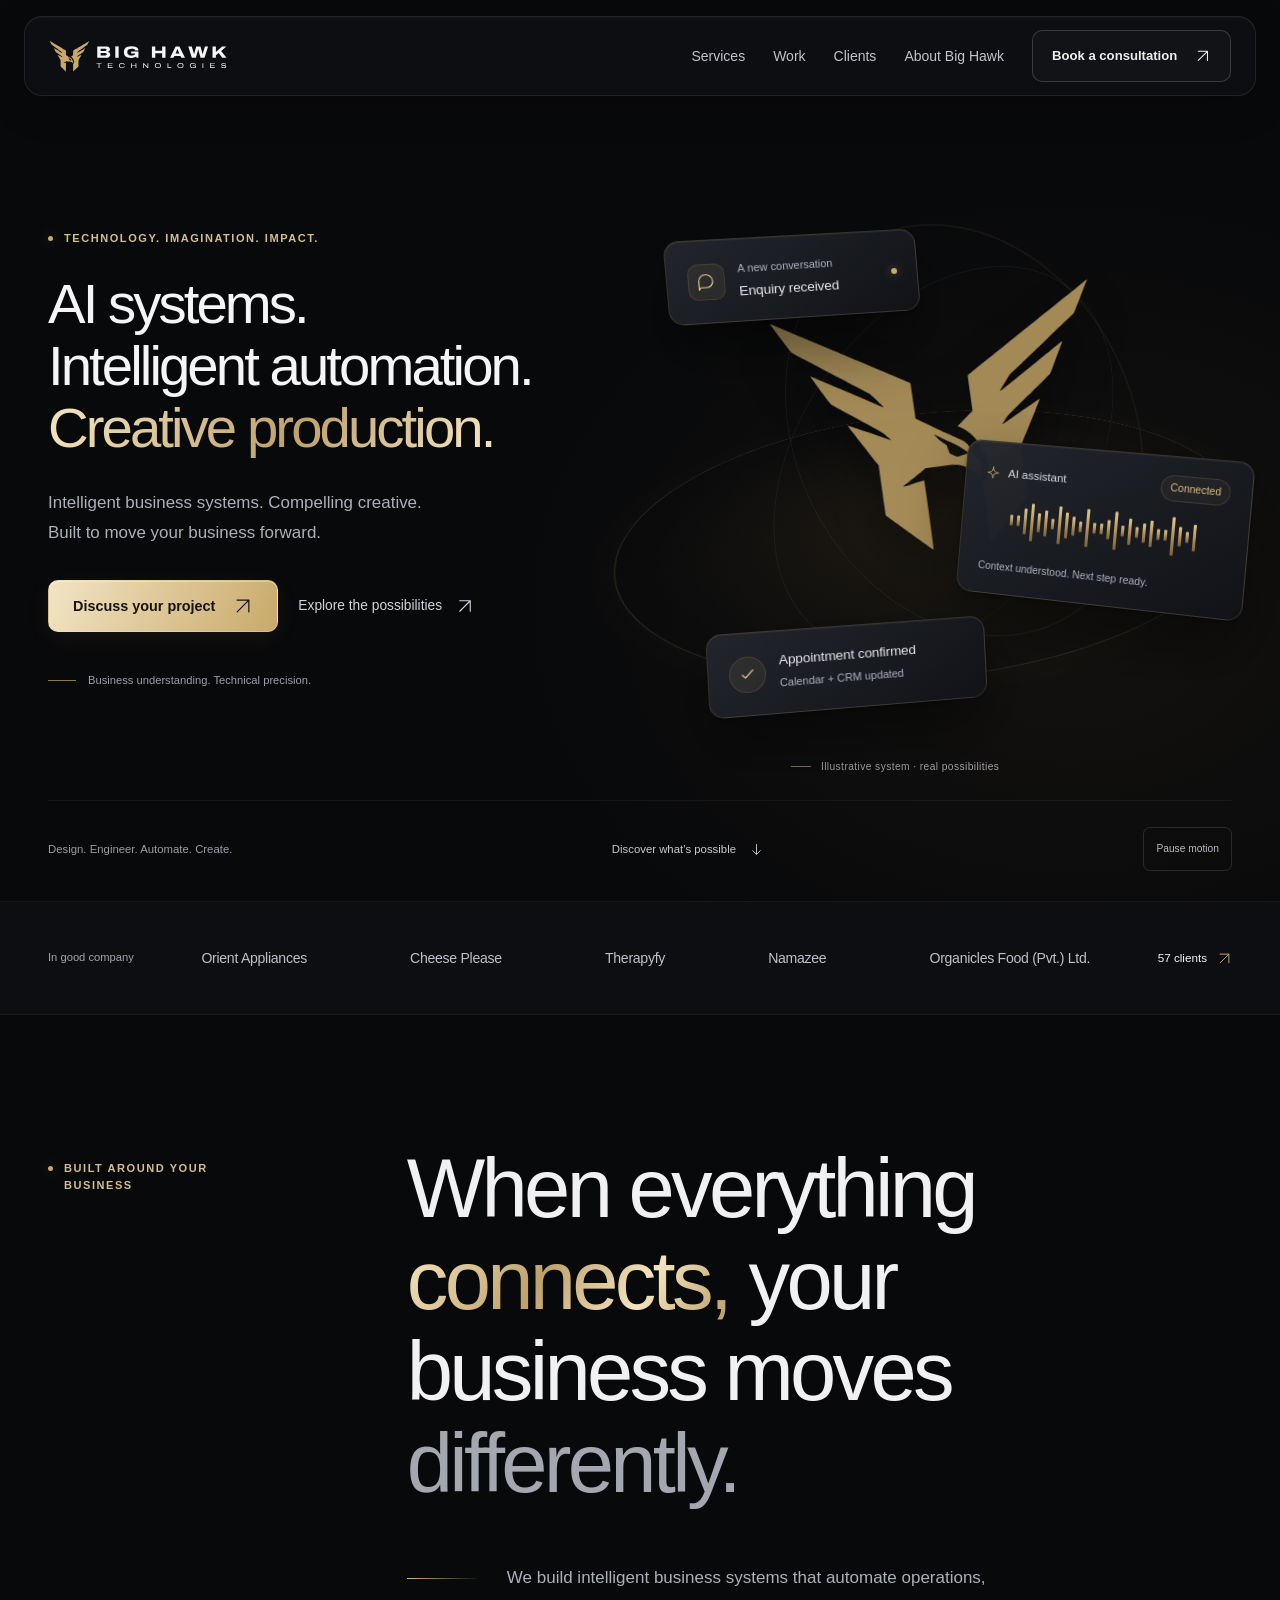
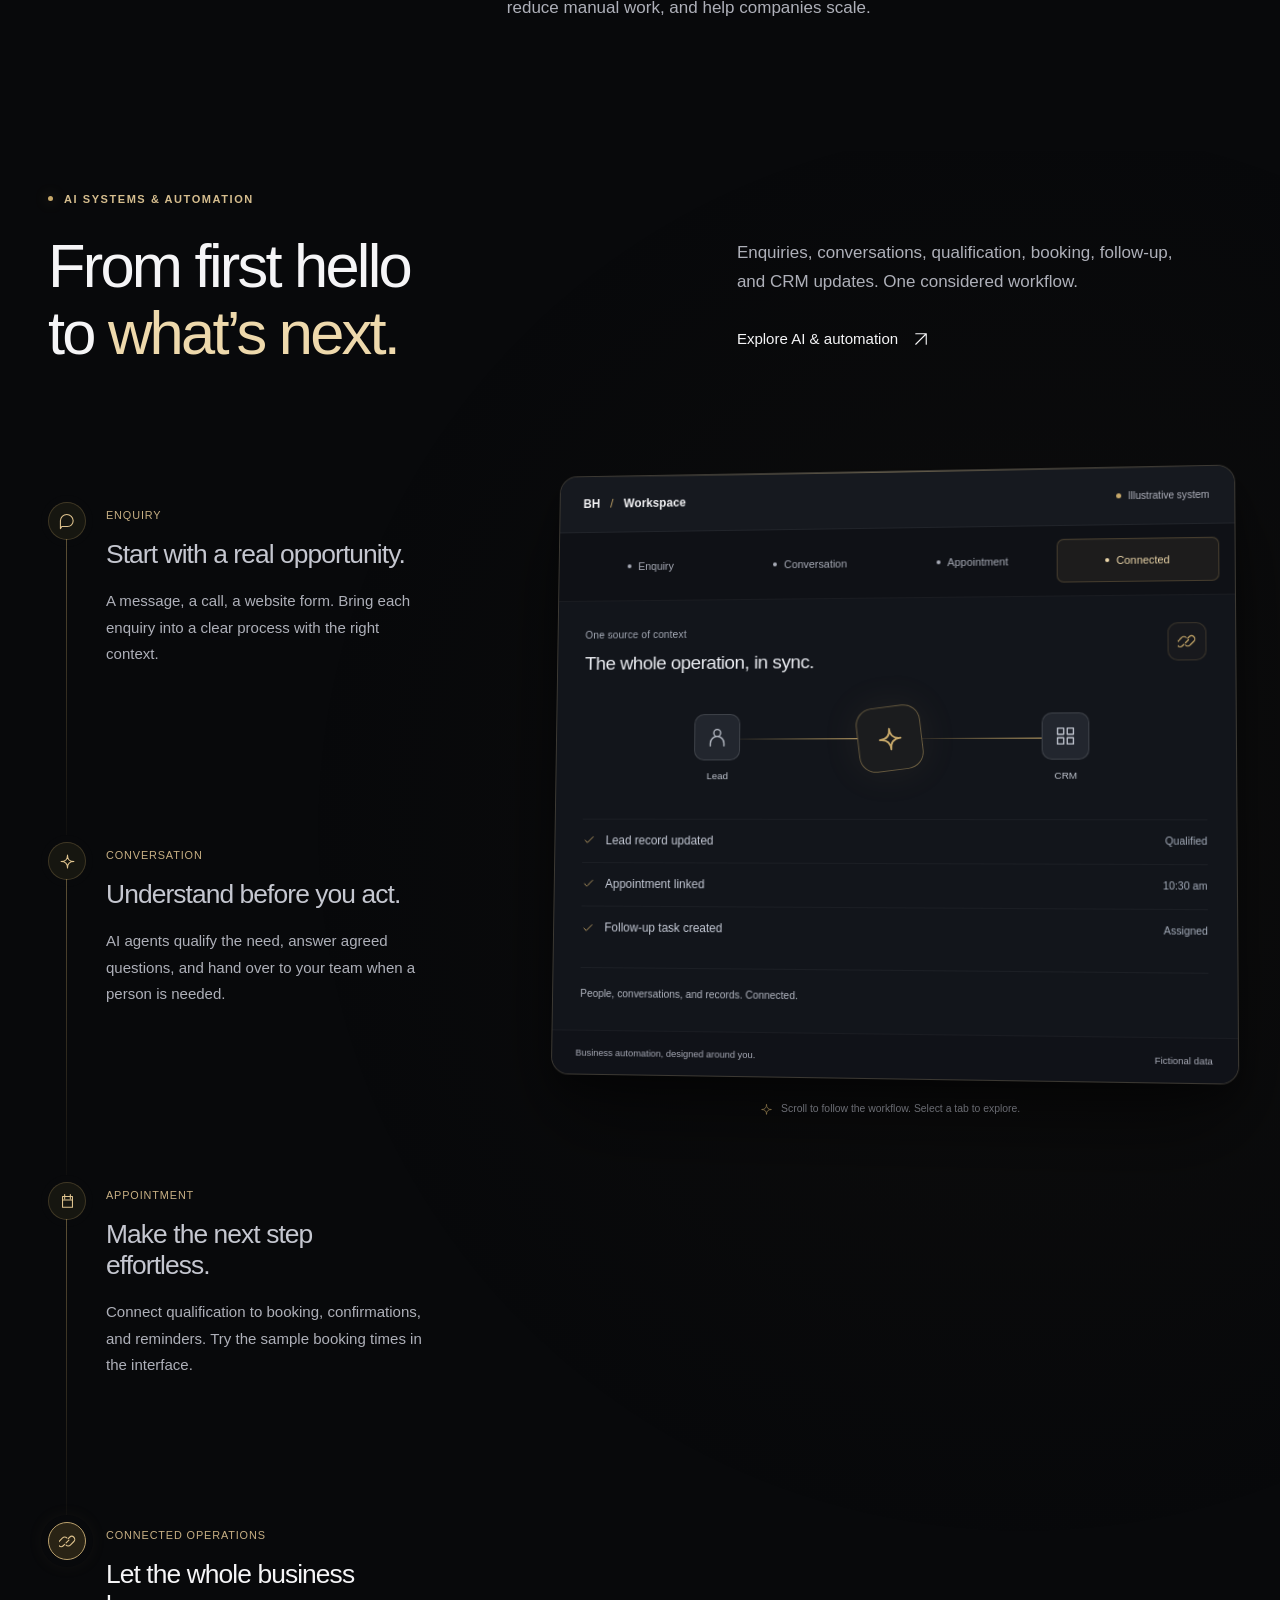
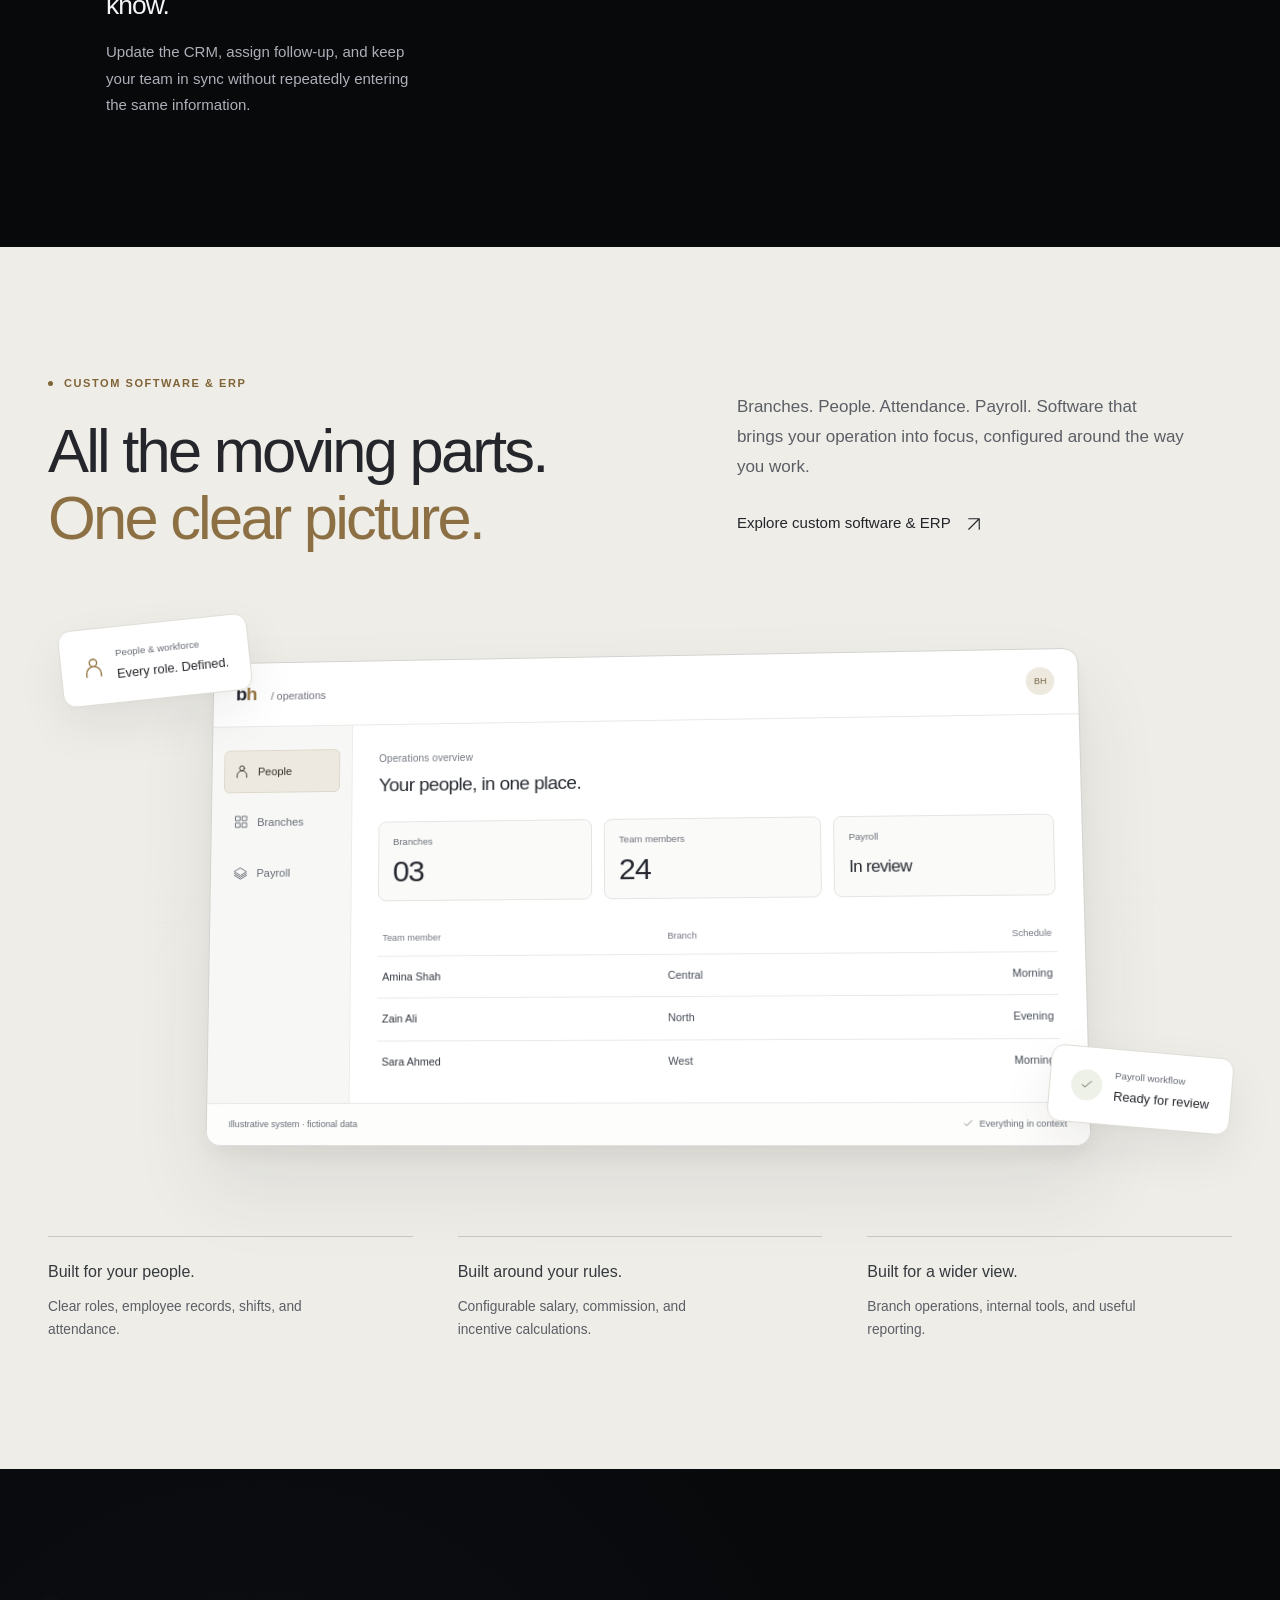
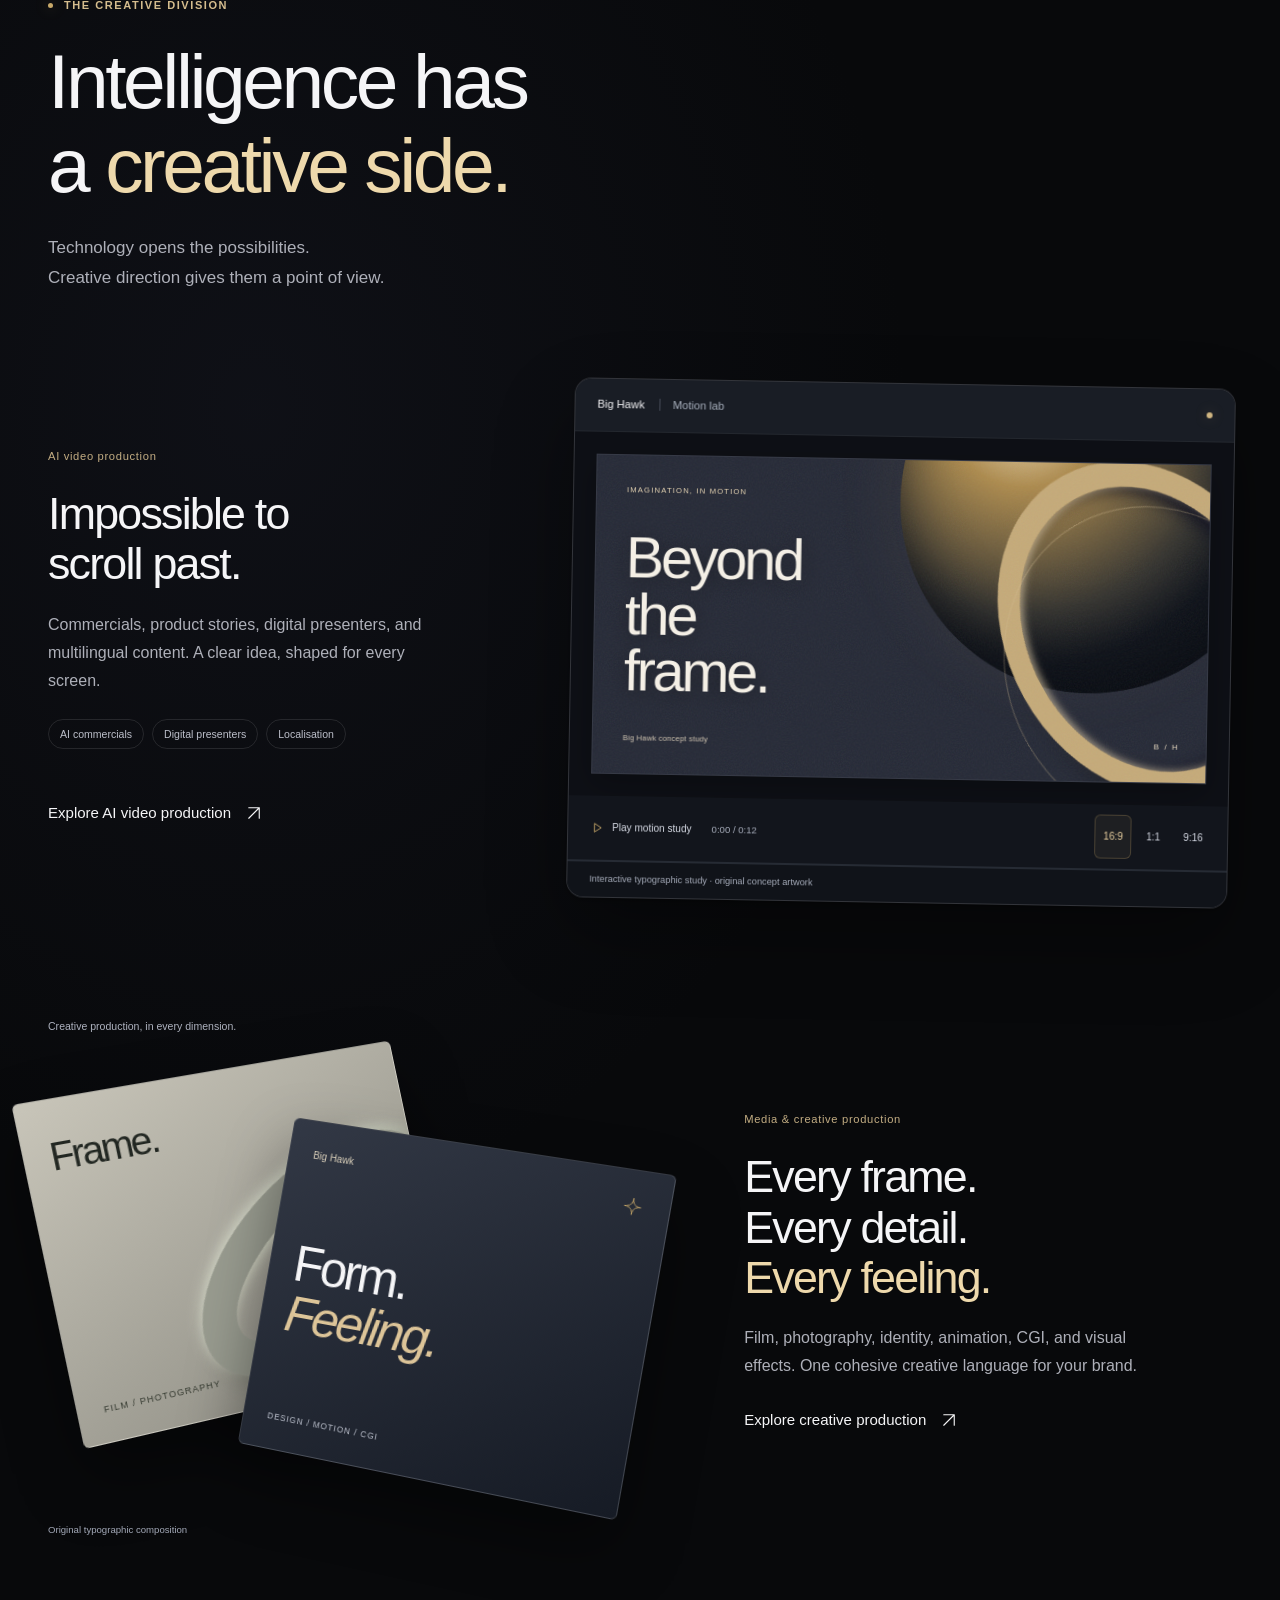
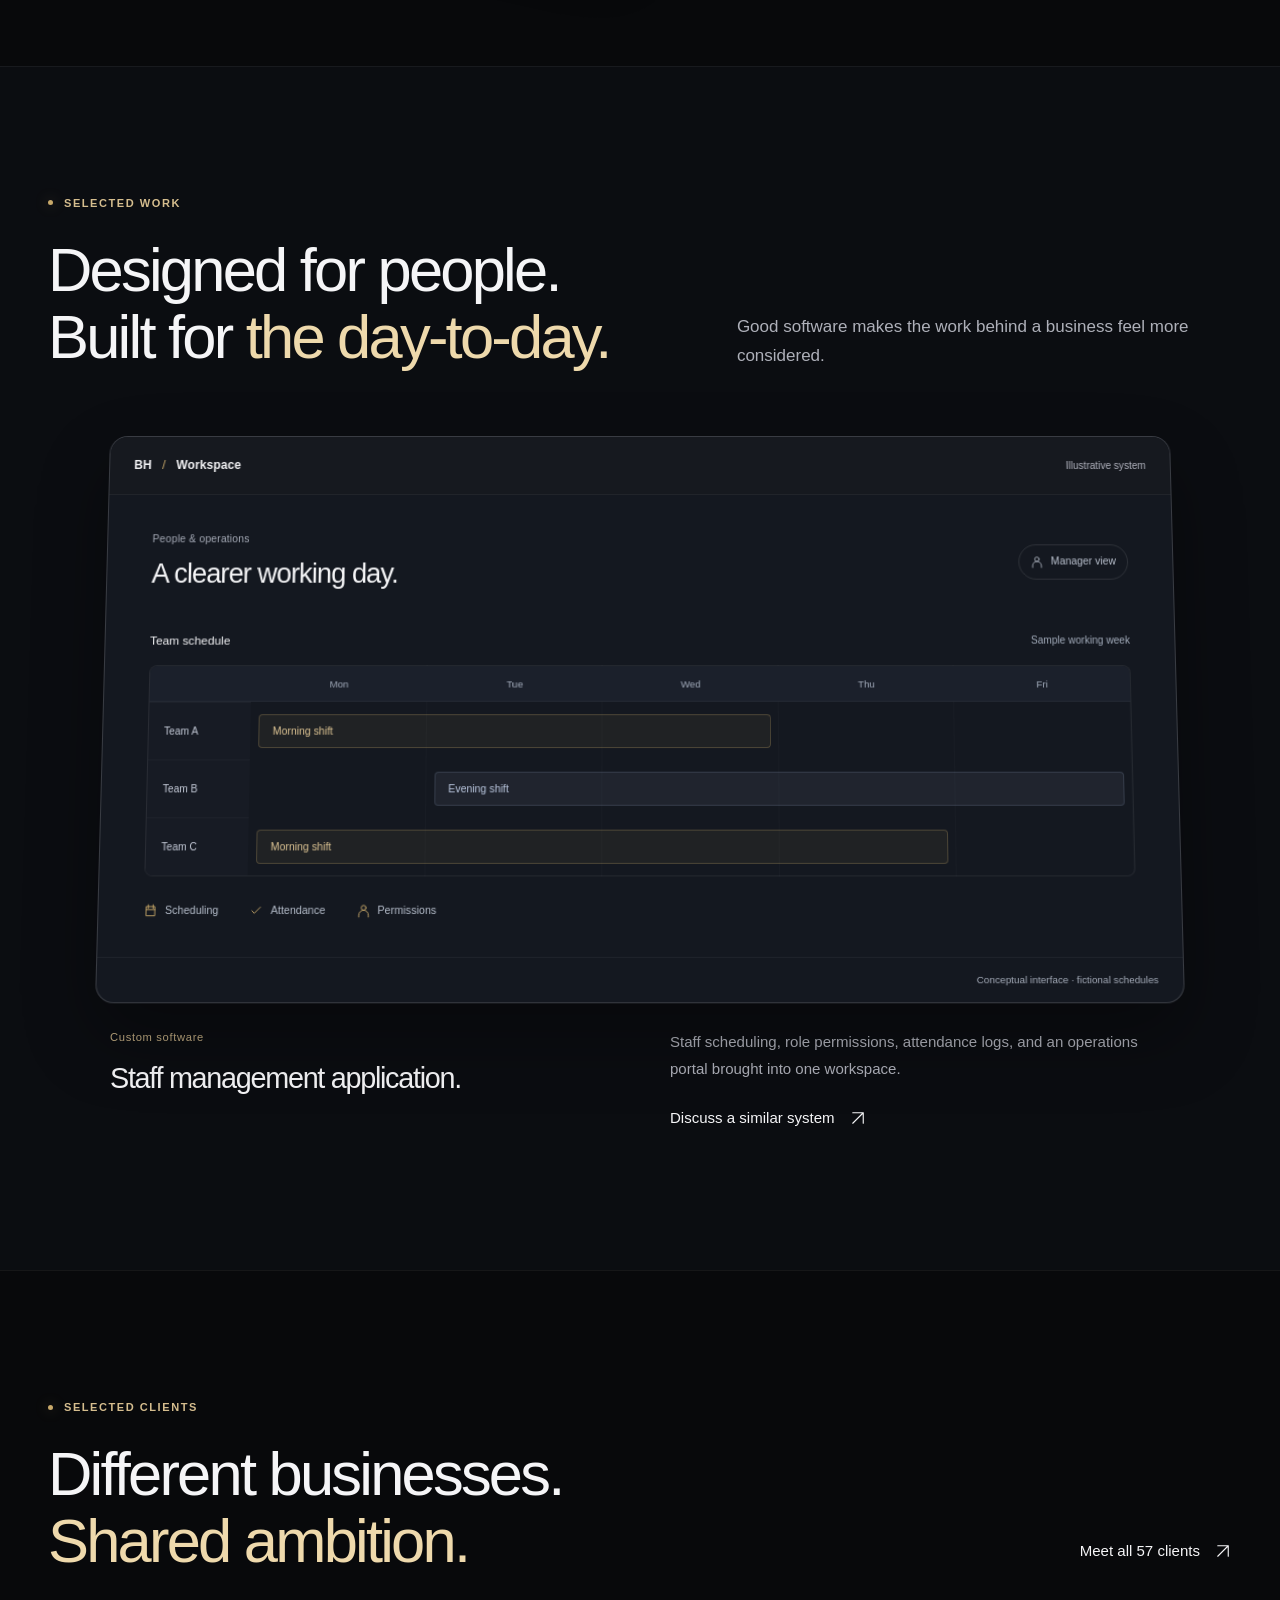
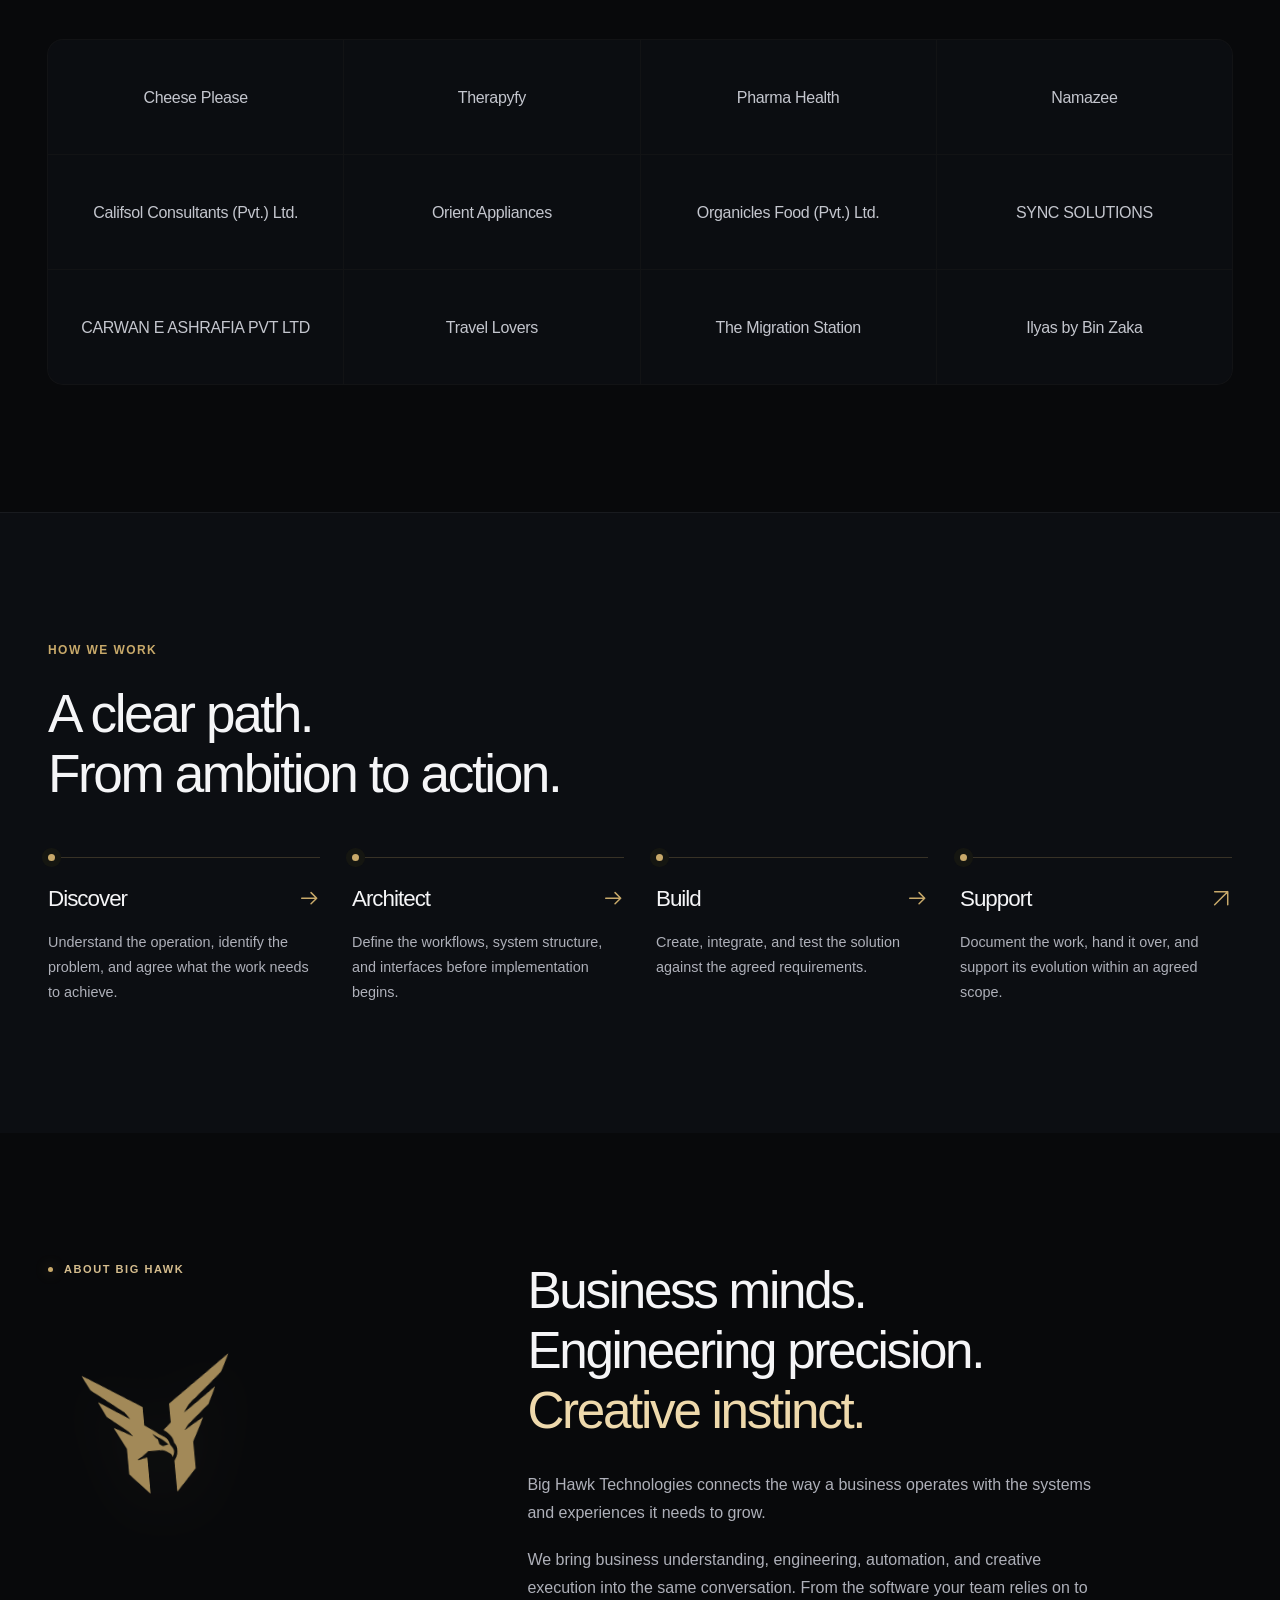
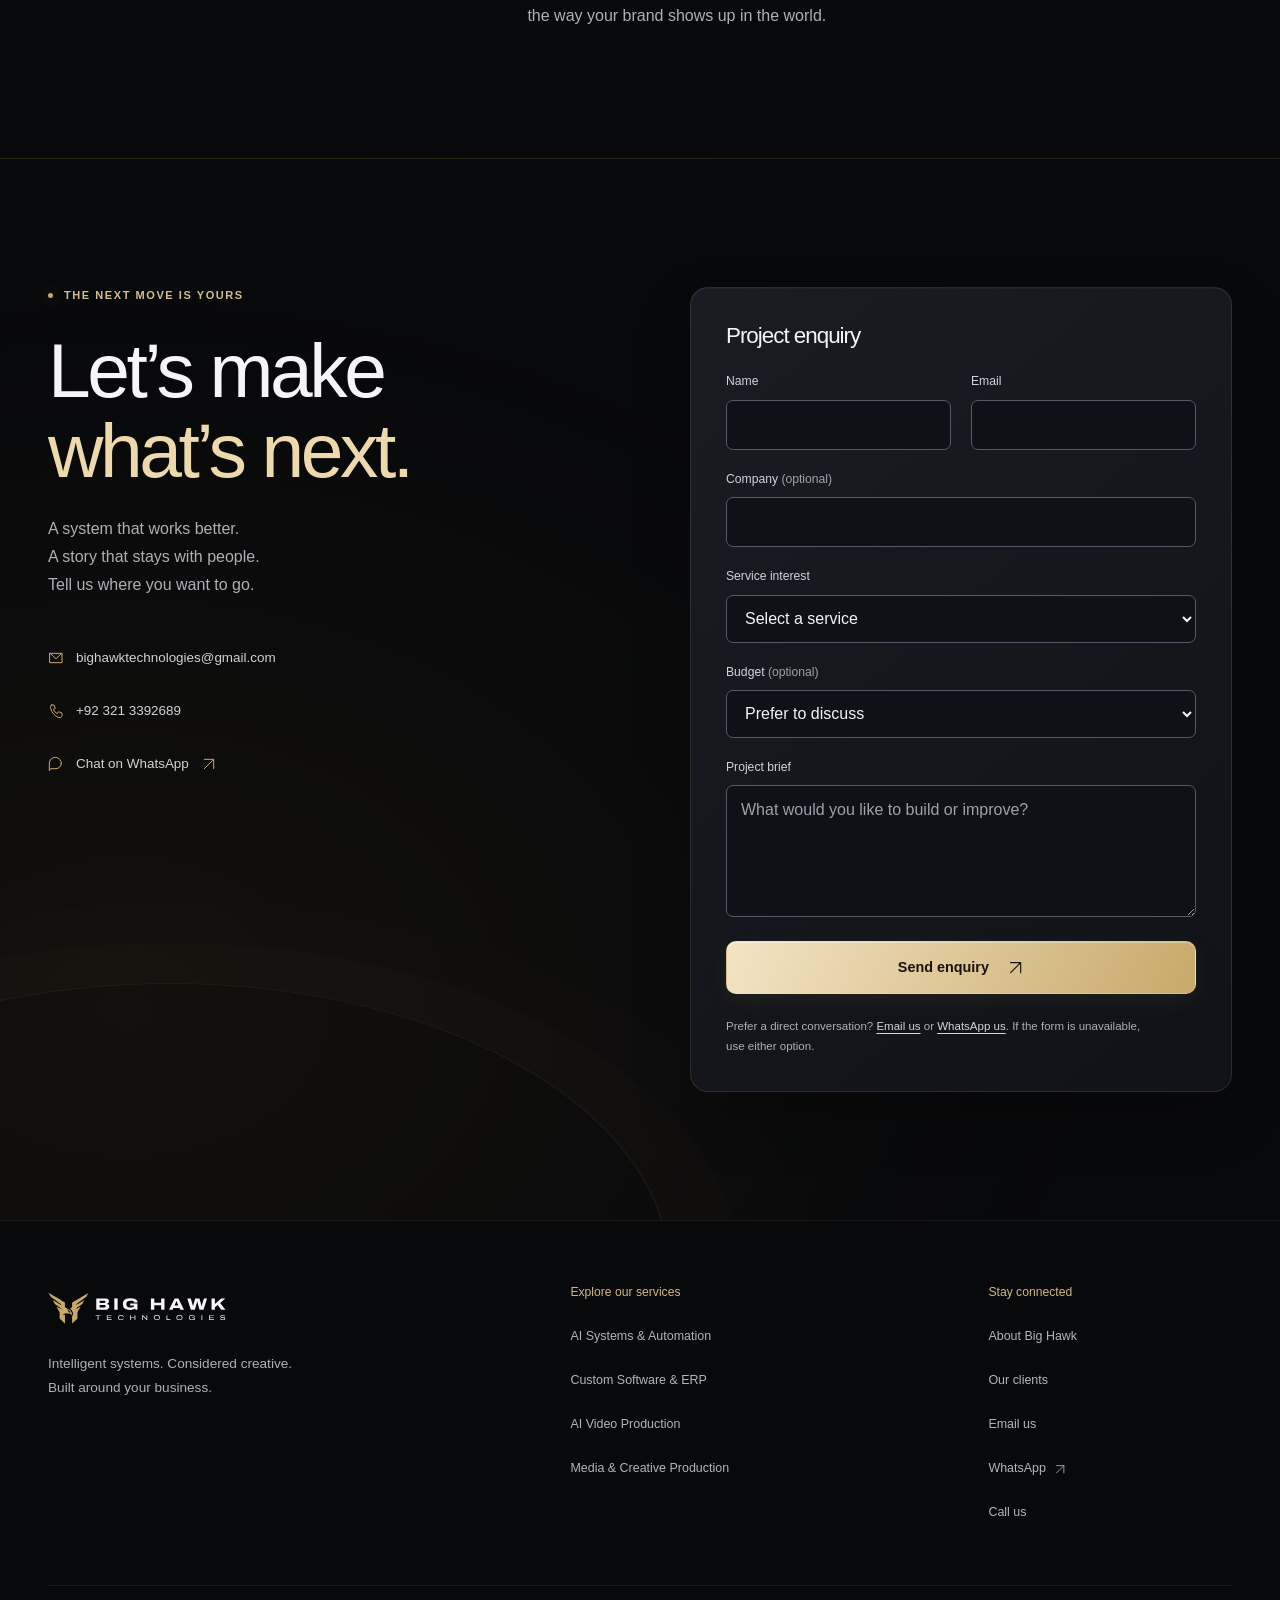
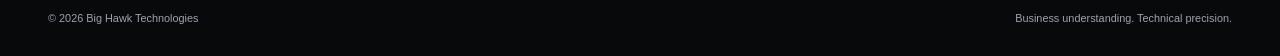
==== commit b39414d9: "Add files via upload" ====
--- a/index.html
+++ b/index.html
@@ -2,764 +2,1719 @@
 <html lang="en">
   <head>
     <meta charset="utf-8" />
-    <meta name="viewport" content="width=device-width,initial-scale=1" />
-    <meta name="theme-color" content="#08090B" />
-    <title>Big Hawk Technologies — AI, automation &amp; business systems</title>
+    <meta content="width=device-width,initial-scale=1" name="viewport" />
+    <meta content="#08090b" name="theme-color" />
+    <title>Big Hawk Technologies — Intelligence, in motion</title>
     <meta
+      content="Intelligent business systems and compelling creative. AI automation, custom software, ERP, and creative production built around your business."
       name="description"
-      content="We build intelligent business systems that automate operations, reduce manual work, and help companies scale. AI, custom software, ERP, and creative production."
     />
-    <link rel="icon" type="image/svg+xml" href="assets/favicon.svg" />
-    <link rel="stylesheet" href="assets/styles.css" />
-    <script src="assets/site.js" defer></script>
+    <link href="assets/favicon.svg" rel="icon" type="image/svg+xml" />
+    <link href="assets/base.css" rel="stylesheet" />
+    <link href="assets/experience.css" rel="stylesheet" />
+    <script defer="" src="assets/site.js"></script>
+    <script defer="" src="assets/experience.js"></script>
+    <script type="importmap">
+      { "imports": { "three": "./assets/vendor/three.module.js" } }
+    </script>
+    <script src="assets/hawk-scene.js" type="module"></script>
   </head>
-  <body>
+  <body class="cinematic homepage">
     <a class="skip-link" href="#main">Skip to main content</a>
     <header class="site-header">
       <div class="wrap header-inner">
         <a
+          aria-label="Big Hawk Technologies home"
+          class="brand"
           href="index.html"
-          class="brand"
-          aria-label="Big Hawk Technologies home"
           ><svg
-            xmlns="http://www.w3.org/2000/svg"
-            viewBox="0 0 3420 620"
             aria-hidden="true"
             focusable="false"
+            viewbox="0 0 3420 620"
+            xmlns="http://www.w3.org/2000/svg"
           >
             <defs>
               <g id="bh-emblem-header">
                 <path
-                  id="hawk-header"
+                  d="M867.88 1594.28C859.41 1586.15 838.08 1565.78 820.51 1549.00C760.53 1491.77 681.14 1415.47 678.74 1412.74C677.08 1410.86 676.98 1403.85 677.01 1288.89L677.05 1167.03L674.46 1162.94C668.43 1153.39 596.11 1029.16 571.82 986.63C563.07 971.30 556.15 958.52 556.45 958.22C557.49 957.17 645.17 1000.44 719.89 1038.88C738.26 1048.32 753.52 1055.81 753.81 1055.52C754.10 1055.23 753.44 1053.98 752.33 1052.75C751.23 1051.51 744.18 1043.45 736.68 1034.83C718.16 1013.56 720.71 1015.57 579.00 910.74C560.58 897.11 532.98 876.63 517.67 865.23L489.85 844.50L484.52 835.00C455.95 783.99 409.86 697.93 410.23 696.26C410.49 695.09 432.60 708.19 545.50 776.45C570.80 791.75 602.52 810.88 616.00 818.97C629.48 827.05 656.02 843.05 675.00 854.51C693.98 865.97 716.47 879.55 725.00 884.69C733.52 889.82 740.64 893.57 740.82 893.03C741.20 891.91 690.01 827.28 684.82 822.32C682.99 820.58 668.45 809.82 652.50 798.41C636.55 787.00 611.35 768.95 596.50 758.28C581.65 747.62 562.30 733.74 553.50 727.45C529.80 710.50 495.97 686.10 465.50 663.98C450.65 653.20 426.57 635.83 412.00 625.39C328.84 565.79 336.31 572.25 323.07 548.45C317.89 539.13 305.59 517.10 295.74 499.50C266.89 447.98 251.79 420.12 252.16 419.10C252.35 418.57 263.75 424.91 277.50 433.18C291.25 441.45 307.90 451.37 314.50 455.23C327.06 462.58 334.79 467.18 419.50 517.70C448.10 534.76 496.70 563.68 527.50 581.98C577.07 611.43 680.00 672.88 758.50 719.89C773.35 728.78 807.77 749.47 835.00 765.88L884.50 795.70L884.76 882.17L885.01 968.65L913.76 987.51C973.79 1026.93 999.10 1043.63 1017.50 1055.99C1027.95 1063.02 1048.42 1076.07 1063.00 1085.01C1096.26 1105.41 1099.92 1108.01 1109.27 1117.95C1120.14 1129.50 1123.04 1134.87 1129.07 1154.51C1135.43 1175.28 1136.05 1176.51 1145.04 1186.50C1169.83 1214.05 1175.09 1237.84 1162.51 1265.58C1157.80 1275.99 1149.86 1289.12 1148.54 1288.68C1147.97 1288.49 1147.17 1285.67 1146.77 1282.42C1144.83 1266.68 1138.54 1260.21 1107.00 1241.51C1080.21 1225.62 1061.51 1217.89 1045.50 1216.09C1040.55 1215.54 1005.78 1214.56 968.23 1213.92L899.97 1212.76L888.73 1220.03C873.36 1229.98 838.98 1250.75 812.50 1266.10C783.54 1282.88 778.26 1286.20 779.70 1286.71C780.37 1286.94 797.24 1284.43 817.20 1281.12C890.54 1268.98 883.35 1269.97 884.77 1271.79C886.48 1274.00 886.12 1608.13 884.40 1608.70C883.80 1608.90 876.36 1602.41 867.88 1594.28ZM1163.00 1467.91L1163.00 1326.68L1169.98 1317.40C1195.32 1283.68 1206.54 1249.95 1203.09 1217.87C1201.05 1198.97 1196.77 1187.78 1185.05 1170.76C1178.28 1160.93 1177.88 1160.02 1175.50 1149.00C1170.62 1126.46 1166.40 1116.26 1154.57 1098.51C1138.18 1073.91 1114.51 1052.08 1088.20 1037.31C1084.47 1035.21 1082.02 1033.20 1082.20 1032.38C1082.36 1031.62 1093.40 1022.78 1106.72 1012.75C1120.03 1002.71 1138.13 988.88 1146.93 982.00L1162.94 969.50L1162.98 883.50C1163.01 836.20 1163.36 797.04 1163.77 796.48C1164.17 795.92 1181.38 785.39 1202.00 773.06C1222.62 760.74 1257.28 740.00 1279.00 726.97C1300.72 713.94 1327.28 698.11 1338.00 691.80C1348.72 685.48 1366.05 675.14 1376.50 668.82C1402.22 653.26 1469.17 613.38 1498.00 596.45C1510.92 588.85 1528.47 578.38 1537.00 573.17C1545.53 567.96 1565.10 556.28 1580.50 547.20C1606.08 532.13 1668.29 495.01 1761.20 439.38C1780.84 427.62 1797.15 418.00 1797.45 418.00C1798.72 418.00 1797.79 420.53 1794.37 426.33C1792.38 429.72 1780.61 450.73 1768.23 473.00C1742.50 519.30 1717.59 563.20 1714.76 567.28C1712.32 570.78 1703.49 577.82 1685.00 591.01C1661.47 607.79 1587.76 661.14 1547.00 690.89C1536.28 698.71 1522.61 708.58 1516.64 712.81C1510.66 717.04 1499.50 725.00 1491.83 730.50C1465.48 749.41 1433.47 772.42 1416.08 784.95C1406.50 791.85 1391.20 802.70 1382.08 809.06C1363.65 821.92 1366.39 819.06 1332.32 861.08C1308.57 890.36 1306.59 892.93 1307.29 893.62C1307.61 893.94 1316.56 889.05 1327.19 882.75C1348.93 869.84 1529.64 761.11 1581.00 730.03C1629.99 700.38 1638.02 695.68 1638.66 696.32C1639.21 696.88 1628.87 716.77 1609.98 751.50C1605.19 760.30 1595.30 778.52 1587.99 792.00C1580.68 805.48 1571.18 822.82 1566.86 830.54L1559.02 844.59L1519.76 873.80C1498.17 889.87 1457.33 920.16 1429.00 941.11C1363.98 989.20 1336.04 1010.26 1329.78 1015.89C1325.00 1020.19 1296.00 1053.27 1296.00 1054.43C1296.00 1055.75 1299.27 1054.21 1331.11 1037.88C1383.17 1011.18 1489.49 958.00 1490.81 958.00C1493.19 958.00 1494.34 955.78 1465.69 1006.50C1447.97 1037.87 1414.26 1095.63 1383.40 1147.50L1371.50 1167.50L1371.24 1289.63L1370.98 1411.75L1332.27 1449.13C1310.98 1469.68 1285.42 1494.38 1275.46 1504.00C1231.08 1546.90 1165.83 1608.53 1164.48 1608.82C1163.18 1609.11 1163.00 1592.05 1163.00 1467.91ZM1079.09 1176.09C1087.02 1174.49 1098.45 1172.42 1104.50 1171.48C1110.55 1170.55 1115.69 1169.60 1115.92 1169.39C1116.15 1169.17 1110.30 1163.00 1102.92 1155.66C1087.30 1140.14 1064.46 1122.71 1033.50 1102.69C1022.50 1095.58 1004.38 1083.85 993.24 1076.63C965.48 1058.64 963.96 1057.70 963.42 1058.24C963.16 1058.50 967.40 1064.97 972.84 1072.61C983.09 1087.01 991.87 1096.19 1006.72 1108.00C1011.22 1111.58 1015.18 1115.17 1015.53 1116.00C1015.88 1116.83 1017.90 1126.20 1020.03 1136.84C1022.15 1147.48 1024.59 1157.25 1025.44 1158.55C1026.79 1160.61 1042.22 1170.35 1054.49 1176.88C1059.66 1179.64 1061.89 1179.57 1079.09 1176.09Z"
                   fill="#C8A96A"
                   fill-rule="evenodd"
-                  d="M867.88 1594.28C859.41 1586.15 838.08 1565.78 820.51 1549.00C760.53 1491.77 681.14 1415.47 678.74 1412.74C677.08 1410.86 676.98 1403.85 677.01 1288.89L677.05 1167.03L674.46 1162.94C668.43 1153.39 596.11 1029.16 571.82 986.63C563.07 971.30 556.15 958.52 556.45 958.22C557.49 957.17 645.17 1000.44 719.89 1038.88C738.26 1048.32 753.52 1055.81 753.81 1055.52C754.10 1055.23 753.44 1053.98 752.33 1052.75C751.23 1051.51 744.18 1043.45 736.68 1034.83C718.16 1013.56 720.71 1015.57 579.00 910.74C560.58 897.11 532.98 876.63 517.67 865.23L489.85 844.50L484.52 835.00C455.95 783.99 409.86 697.93 410.23 696.26C410.49 695.09 432.60 708.19 545.50 776.45C570.80 791.75 602.52 810.88 616.00 818.97C629.48 827.05 656.02 843.05 675.00 854.51C693.98 865.97 716.47 879.55 725.00 884.69C733.52 889.82 740.64 893.57 740.82 893.03C741.20 891.91 690.01 827.28 684.82 822.32C682.99 820.58 668.45 809.82 652.50 798.41C636.55 787.00 611.35 768.95 596.50 758.28C581.65 747.62 562.30 733.74 553.50 727.45C529.80 710.50 495.97 686.10 465.50 663.98C450.65 653.20 426.57 635.83 412.00 625.39C328.84 565.79 336.31 572.25 323.07 548.45C317.89 539.13 305.59 517.10 295.74 499.50C266.89 447.98 251.79 420.12 252.16 419.10C252.35 418.57 263.75 424.91 277.50 433.18C291.25 441.45 307.90 451.37 314.50 455.23C327.06 462.58 334.79 467.18 419.50 517.70C448.10 534.76 496.70 563.68 527.50 581.98C577.07 611.43 680.00 672.88 758.50 719.89C773.35 728.78 807.77 749.47 835.00 765.88L884.50 795.70L884.76 882.17L885.01 968.65L913.76 987.51C973.79 1026.93 999.10 1043.63 1017.50 1055.99C1027.95 1063.02 1048.42 1076.07 1063.00 1085.01C1096.26 1105.41 1099.92 1108.01 1109.27 1117.95C1120.14 1129.50 1123.04 1134.87 1129.07 1154.51C1135.43 1175.28 1136.05 1176.51 1145.04 1186.50C1169.83 1214.05 1175.09 1237.84 1162.51 1265.58C1157.80 1275.99 1149.86 1289.12 1148.54 1288.68C1147.97 1288.49 1147.17 1285.67 1146.77 1282.42C1144.83 1266.68 1138.54 1260.21 1107.00 1241.51C1080.21 1225.62 1061.51 1217.89 1045.50 1216.09C1040.55 1215.54 1005.78 1214.56 968.23 1213.92L899.97 1212.76L888.73 1220.03C873.36 1229.98 838.98 1250.75 812.50 1266.10C783.54 1282.88 778.26 1286.20 779.70 1286.71C780.37 1286.94 797.24 1284.43 817.20 1281.12C890.54 1268.98 883.35 1269.97 884.77 1271.79C886.48 1274.00 886.12 1608.13 884.40 1608.70C883.80 1608.90 876.36 1602.41 867.88 1594.28ZM1163.00 1467.91L1163.00 1326.68L1169.98 1317.40C1195.32 1283.68 1206.54 1249.95 1203.09 1217.87C1201.05 1198.97 1196.77 1187.78 1185.05 1170.76C1178.28 1160.93 1177.88 1160.02 1175.50 1149.00C1170.62 1126.46 1166.40 1116.26 1154.57 1098.51C1138.18 1073.91 1114.51 1052.08 1088.20 1037.31C1084.47 1035.21 1082.02 1033.20 1082.20 1032.38C1082.36 1031.62 1093.40 1022.78 1106.72 1012.75C1120.03 1002.71 1138.13 988.88 1146.93 982.00L1162.94 969.50L1162.98 883.50C1163.01 836.20 1163.36 797.04 1163.77 796.48C1164.17 795.92 1181.38 785.39 1202.00 773.06C1222.62 760.74 1257.28 740.00 1279.00 726.97C1300.72 713.94 1327.28 698.11 1338.00 691.80C1348.72 685.48 1366.05 675.14 1376.50 668.82C1402.22 653.26 1469.17 613.38 1498.00 596.45C1510.92 588.85 1528.47 578.38 1537.00 573.17C1545.53 567.96 1565.10 556.28 1580.50 547.20C1606.08 532.13 1668.29 495.01 1761.20 439.38C1780.84 427.62 1797.15 418.00 1797.45 418.00C1798.72 418.00 1797.79 420.53 1794.37 426.33C1792.38 429.72 1780.61 450.73 1768.23 473.00C1742.50 519.30 1717.59 563.20 1714.76 567.28C1712.32 570.78 1703.49 577.82 1685.00 591.01C1661.47 607.79 1587.76 661.14 1547.00 690.89C1536.28 698.71 1522.61 708.58 1516.64 712.81C1510.66 717.04 1499.50 725.00 1491.83 730.50C1465.48 749.41 1433.47 772.42 1416.08 784.95C1406.50 791.85 1391.20 802.70 1382.08 809.06C1363.65 821.92 1366.39 819.06 1332.32 861.08C1308.57 890.36 1306.59 892.93 1307.29 893.62C1307.61 893.94 1316.56 889.05 1327.19 882.75C1348.93 869.84 1529.64 761.11 1581.00 730.03C1629.99 700.38 1638.02 695.68 1638.66 696.32C1639.21 696.88 1628.87 716.77 1609.98 751.50C1605.19 760.30 1595.30 778.52 1587.99 792.00C1580.68 805.48 1571.18 822.82 1566.86 830.54L1559.02 844.59L1519.76 873.80C1498.17 889.87 1457.33 920.16 1429.00 941.11C1363.98 989.20 1336.04 1010.26 1329.78 1015.89C1325.00 1020.19 1296.00 1053.27 1296.00 1054.43C1296.00 1055.75 1299.27 1054.21 1331.11 1037.88C1383.17 1011.18 1489.49 958.00 1490.81 958.00C1493.19 958.00 1494.34 955.78 1465.69 1006.50C1447.97 1037.87 1414.26 1095.63 1383.40 1147.50L1371.50 1167.50L1371.24 1289.63L1370.98 1411.75L1332.27 1449.13C1310.98 1469.68 1285.42 1494.38 1275.46 1504.00C1231.08 1546.90 1165.83 1608.53 1164.48 1608.82C1163.18 1609.11 1163.00 1592.05 1163.00 1467.91ZM1079.09 1176.09C1087.02 1174.49 1098.45 1172.42 1104.50 1171.48C1110.55 1170.55 1115.69 1169.60 1115.92 1169.39C1116.15 1169.17 1110.30 1163.00 1102.92 1155.66C1087.30 1140.14 1064.46 1122.71 1033.50 1102.69C1022.50 1095.58 1004.38 1083.85 993.24 1076.63C965.48 1058.64 963.96 1057.70 963.42 1058.24C963.16 1058.50 967.40 1064.97 972.84 1072.61C983.09 1087.01 991.87 1096.19 1006.72 1108.00C1011.22 1111.58 1015.18 1115.17 1015.53 1116.00C1015.88 1116.83 1017.90 1126.20 1020.03 1136.84C1022.15 1147.48 1024.59 1157.25 1025.44 1158.55C1026.79 1160.61 1042.22 1170.35 1054.49 1176.88C1059.66 1179.64 1061.89 1179.57 1079.09 1176.09Z"
+                  id="hawk-header"
                   transform="translate(-1.31 2.46) scale(0.48932)"
-                />
+                ></path>
               </g>
             </defs>
             <g transform="translate(-110,-190)">
-              <use href="#bh-emblem-header" />
+              <use href="#bh-emblem-header"></use>
             </g>
             <g fill="#F5F5F7">
               <path
                 d="M916.775 338.0V121.28H1094.75Q1112.39 121.28 1126.565 128.0525Q1140.74 134.825 1149.0875 146.795Q1157.435 158.765 1157.435 174.83Q1157.435 189.005 1152.395 199.08499999999998Q1147.355 209.165 1138.6925 215.46499999999997Q1130.03 221.765 1119.635 224.91500000000002V226.175Q1131.92 228.695 1141.685 235.1525Q1151.45 241.61 1157.12 252.635Q1162.79 263.65999999999997 1162.79 279.40999999999997Q1162.79 297.995 1153.8125 311.0675Q1144.835 324.14 1129.7150000000001 331.07Q1114.595 338.0 1095.695 338.0ZM980.72 292.325H1074.275Q1084.355 292.325 1090.655 286.8125Q1096.955 281.3 1096.955 269.96Q1096.955 263.975 1094.2775 259.25Q1091.6 254.525 1086.245 251.84750000000003Q1080.89 249.17000000000002 1073.33 249.17000000000002H980.72ZM980.72 206.96H1068.92Q1076.165 206.96 1081.205 204.2825Q1086.245 201.605 1089.08 196.88Q1091.915 192.155 1091.915 185.54Q1091.915 176.405 1085.615 170.89249999999998Q1079.315 165.38 1069.865 165.38H980.72Z"
-              />
+              ></path>
               <path
                 d="M1259.3942857142858 338.0V121.28H1323.3392857142858V338.0Z"
-              />
+              ></path>
               <path
                 d="M1553.8185714285714 341.78Q1487.9835714285716 341.78 1455.0660714285716 314.05999999999995Q1422.1485714285716 286.34 1422.1485714285716 229.64Q1422.1485714285716 192.785 1439.3160714285716 167.7425Q1456.4835714285716 142.7 1488.9285714285716 130.1Q1521.3735714285715 117.5 1566.7335714285716 117.5Q1594.7685714285715 117.5 1618.8660714285716 122.6975Q1642.9635714285716 127.89500000000001 1661.0760714285716 137.97500000000002Q1679.1885714285715 148.055 1689.1110714285714 163.33249999999998Q1699.0335714285716 178.60999999999999 1699.0335714285716 199.085H1636.6635714285715Q1636.6635714285715 190.265 1631.1510714285714 183.8075Q1625.6385714285716 177.35 1616.1885714285715 173.255Q1606.7385714285715 169.16 1594.7685714285715 167.1125Q1582.7985714285714 165.065 1569.5685714285714 165.065Q1550.6685714285716 165.065 1535.5485714285714 168.845Q1520.4285714285716 172.625 1509.7185714285715 180.3425Q1499.0085714285715 188.06 1493.4960714285717 199.4Q1487.9835714285716 210.74 1487.9835714285716 225.86V233.42000000000002Q1487.9835714285716 254.84 1496.8035714285716 268.2275Q1505.6235714285715 281.615 1522.6335714285715 287.91499999999996Q1539.6435714285715 294.215 1564.2135714285716 294.215Q1586.5785714285716 294.215 1602.8010714285715 290.2775Q1619.0235714285716 286.34 1627.6860714285717 278.46500000000003Q1636.3485714285716 270.59000000000003 1636.3485714285716 260.195V258.305H1560.7485714285715V217.04H1699.3485714285716V338.0H1661.8635714285715L1655.8785714285716 312.17Q1643.5935714285715 322.25 1628.0010714285715 328.865Q1612.4085714285716 335.48 1593.8235714285715 338.63Q1575.2385714285715 341.78 1553.8185714285714 341.78Z"
-              />
+              ></path>
               <path
                 d="M1955.557142857143 338.0V121.28H2019.5021428571429V201.92H2149.597142857143V121.28H2213.5421428571426V338.0H2149.597142857143V253.57999999999998H2019.5021428571429V338.0Z"
-              />
+              ></path>
               <path
                 d="M2299.7514285714283 338.0 2406.2214285714285 121.28H2477.726428571428L2584.1964285714284 338.0H2514.581428571428L2498.2014285714286 303.35H2382.2814285714285L2365.9014285714284 338.0ZM2403.7014285714286 256.415H2476.7814285714285L2457.2514285714283 212.315Q2455.9914285714285 209.48 2453.7864285714286 203.9675Q2451.581428571428 198.455 2449.061428571428 192.3125Q2446.5414285714282 186.17 2444.6514285714284 180.9725Q2442.7614285714285 175.775 2441.5014285714283 173.255H2439.2964285714284Q2437.0914285714284 178.925 2433.9414285714283 186.485Q2430.7914285714282 194.045 2428.113928571428 200.975Q2425.436428571428 207.905 2423.2314285714283 212.315Z"
-              />
+              ></path>
               <path
                 d="M2714.190714285714 338.0 2646.150714285714 121.28H2712.930714285714L2746.950714285714 237.2Q2748.840714285714 242.87 2750.258214285714 249.3275Q2751.675714285714 255.785 2753.093214285714 261.6125Q2754.510714285714 267.44 2755.455714285714 271.53499999999997H2757.345714285714Q2757.975714285714 267.755 2759.0782142857142 263.1875Q2760.180714285714 258.62 2761.125714285714 253.895Q2762.070714285714 249.17000000000002 2763.173214285714 244.76Q2764.275714285714 240.35 2764.905714285714 237.2L2796.720714285714 121.28H2878.305714285714L2910.120714285714 237.2Q2911.380714285714 241.61 2912.798214285714 247.91Q2914.215714285714 254.20999999999998 2915.4757142857143 260.51Q2916.735714285714 266.81 2917.680714285714 271.53499999999997H2919.570714285714Q2920.5157142857142 267.755 2921.618214285714 263.345Q2922.720714285714 258.935 2923.823214285714 254.21Q2924.925714285714 249.485 2926.028214285714 245.07500000000002Q2927.130714285714 240.66500000000002 2928.075714285714 237.2L2962.410714285714 121.28H3022.8907142857142L2954.8507142857143 338.0H2879.565714285714L2842.710714285714 206.96Q2841.450714285714 202.23499999999999 2840.033214285714 196.565Q2838.615714285714 190.895 2837.513214285714 185.85500000000002Q2836.410714285714 180.815 2835.780714285714 177.35H2833.8907142857142Q2833.260714285714 181.76 2831.843214285714 187.27249999999998Q2830.425714285714 192.785 2829.165714285714 197.98250000000002Q2827.905714285714 203.18 2826.645714285714 206.96L2790.735714285714 338.0Z"
-              />
+              ></path>
               <path
                 d="M3107.2099999999996 338.0V121.28H3171.1549999999993V226.49L3288.9649999999997 121.28H3369.9199999999996L3271.0099999999993 210.74L3372.1249999999995 338.0H3292.7449999999994L3223.7599999999993 249.17000000000002L3171.1549999999993 291.695V338.0Z"
-              />
+              ></path>
               <path
                 d="M943.292 532.0V452.806H901.752V439.942H999.572V452.806H957.898V532.0Z"
-              />
+              ></path>
               <path
                 d="M1117.803090909091 532.0V439.942H1208.387090909091V452.404H1132.275090909091V478.802H1200.7490909090911V491.13H1132.275090909091V519.672H1209.459090909091V532.0Z"
-              />
+              ></path>
               <path
                 d="M1385.310181818182 533.608Q1367.3541818181818 533.608 1355.0261818181818 528.181Q1342.6981818181819 522.754 1336.4671818181819 512.101Q1330.2361818181819 501.448 1330.2361818181819 485.904Q1330.2361818181819 463.124 1344.4401818181818 450.72900000000004Q1358.6441818181818 438.334 1385.042181818182 438.334Q1400.452181818182 438.334 1412.110181818182 442.35400000000004Q1423.7681818181818 446.374 1430.2671818181818 454.347Q1436.7661818181818 462.32 1436.7661818181818 474.11199999999997H1422.4281818181819Q1422.4281818181819 465.804 1417.738181818182 460.645Q1413.048181818182 455.486 1404.539181818182 453.14099999999996Q1396.030181818182 450.796 1384.774181818182 450.796Q1373.116181818182 450.796 1364.138181818182 454.481Q1355.1601818181819 458.166 1350.135181818182 465.603Q1345.110181818182 473.04 1345.110181818182 484.162V487.512Q1345.110181818182 499.17 1350.202181818182 506.60699999999997Q1355.2941818181819 514.044 1364.3391818181817 517.662Q1373.3841818181818 521.28 1385.310181818182 521.28Q1396.7001818181818 521.28 1405.1421818181818 518.8009999999999Q1413.5841818181818 516.322 1418.2071818181819 511.163Q1422.830181818182 506.004 1422.830181818182 498.098H1436.9001818181819Q1436.9001818181819 509.756 1430.3341818181818 517.662Q1423.7681818181818 525.568 1412.177181818182 529.588Q1400.5861818181818 533.608 1385.310181818182 533.608Z"
-              />
+              ></path>
               <path
                 d="M1561.6972727272728 532.0V439.942H1576.1692727272728V478.534H1644.9112727272727V439.942H1659.5172727272727V532.0H1644.9112727272727V491.398H1576.1692727272728V532.0Z"
-              />
+              ></path>
               <path
                 d="M1788.3343636363636 532.0V439.942H1802.4043636363635L1860.1583636363637 498.5Q1861.6323636363636 499.84 1863.6423636363636 502.051Q1865.6523636363636 504.262 1867.7293636363636 506.406Q1869.8063636363636 508.55 1871.2803636363637 510.292H1872.3523636363636Q1872.2183636363636 507.746 1872.1513636363636 503.927Q1872.0843636363636 500.108 1872.0843636363636 497.15999999999997V439.942H1886.1543636363635V532.0H1872.7543636363637L1814.7323636363635 472.906Q1811.6503636363636 469.824 1808.3673636363637 466.273Q1805.0843636363636 462.722 1803.2083636363636 460.578H1802.2703636363635Q1802.2703636363635 462.856 1802.3373636363635 467.077Q1802.4043636363635 471.298 1802.4043636363635 475.586V532.0Z"
-              />
+              ></path>
               <path
                 d="M2069.2414545454544 533.608Q2051.2854545454543 533.608 2038.2204545454542 528.114Q2025.1554545454544 522.62 2018.1204545454543 512.034Q2011.0854545454545 501.448 2011.0854545454545 486.038Q2011.0854545454545 470.494 2018.1204545454543 459.908Q2025.1554545454544 449.322 2038.2204545454542 443.828Q2051.2854545454543 438.334 2069.2414545454544 438.334Q2087.3314545454546 438.334 2100.3294545454546 443.828Q2113.3274545454547 449.322 2120.3624545454545 459.908Q2127.3974545454544 470.494 2127.3974545454544 486.038Q2127.3974545454544 501.448 2120.3624545454545 512.034Q2113.3274545454547 522.62 2100.3294545454546 528.114Q2087.3314545454546 533.608 2069.2414545454544 533.608ZM2069.2414545454544 521.28Q2078.4874545454545 521.28 2086.3264545454545 519.27Q2094.1654545454544 517.26 2100.0614545454546 513.173Q2105.9574545454543 509.086 2109.2404545454547 502.654Q2112.5234545454546 496.222 2112.5234545454546 487.378V484.43Q2112.5234545454546 475.586 2109.2404545454547 469.221Q2105.9574545454543 462.856 2100.0614545454546 458.769Q2094.1654545454544 454.682 2086.3264545454545 452.73900000000003Q2078.4874545454545 450.796 2069.2414545454544 450.796Q2060.1294545454543 450.796 2052.2234545454544 452.73900000000003Q2044.3174545454544 454.682 2038.4214545454545 458.769Q2032.5254545454545 462.856 2029.3094545454546 469.221Q2026.0934545454545 475.586 2026.0934545454545 484.43V487.378Q2026.0934545454545 496.222 2029.3094545454546 502.654Q2032.5254545454545 509.086 2038.4884545454545 513.173Q2044.4514545454545 517.26 2052.2904545454544 519.27Q2060.1294545454543 521.28 2069.2414545454544 521.28Z"
-              />
+              ></path>
               <path
                 d="M2252.3285454545457 532.0V439.942H2266.8005454545455V519.136H2324.5545454545454V532.0Z"
-              />
+              ></path>
               <path
                 d="M2497.9936363636366 533.608Q2480.0376363636365 533.608 2466.9726363636364 528.114Q2453.9076363636364 522.62 2446.8726363636365 512.034Q2439.8376363636366 501.448 2439.8376363636366 486.038Q2439.8376363636366 470.494 2446.8726363636365 459.908Q2453.9076363636364 449.322 2466.9726363636364 443.828Q2480.0376363636365 438.334 2497.9936363636366 438.334Q2516.0836363636363 438.334 2529.0816363636363 443.828Q2542.0796363636364 449.322 2549.1146363636362 459.908Q2556.1496363636365 470.494 2556.1496363636365 486.038Q2556.1496363636365 501.448 2549.1146363636362 512.034Q2542.0796363636364 522.62 2529.0816363636363 528.114Q2516.0836363636363 533.608 2497.9936363636366 533.608ZM2497.9936363636366 521.28Q2507.2396363636362 521.28 2515.078636363636 519.27Q2522.9176363636366 517.26 2528.8136363636368 513.173Q2534.7096363636365 509.086 2537.9926363636364 502.654Q2541.2756363636363 496.222 2541.2756363636363 487.378V484.43Q2541.2756363636363 475.586 2537.9926363636364 469.221Q2534.7096363636365 462.856 2528.8136363636368 458.769Q2522.9176363636366 454.682 2515.078636363636 452.73900000000003Q2507.2396363636362 450.796 2497.9936363636366 450.796Q2488.8816363636365 450.796 2480.9756363636366 452.73900000000003Q2473.0696363636366 454.682 2467.1736363636364 458.769Q2461.2776363636362 462.856 2458.0616363636364 469.221Q2454.8456363636365 475.586 2454.8456363636365 484.43V487.378Q2454.8456363636365 496.222 2458.0616363636364 502.654Q2461.2776363636362 509.086 2467.2406363636364 513.173Q2473.2036363636366 517.26 2481.0426363636366 519.27Q2488.8816363636365 521.28 2497.9936363636366 521.28Z"
-              />
+              ></path>
               <path
                 d="M2732.670727272727 533.608Q2704.7987272727273 533.608 2690.929727272727 521.816Q2677.0607272727275 510.024 2677.0607272727275 486.038Q2677.0607272727275 470.36 2684.0287272727273 459.774Q2690.996727272727 449.188 2704.1957272727273 443.76099999999997Q2717.3947272727273 438.334 2735.6187272727275 438.334Q2747.9467272727275 438.334 2757.862727272727 440.344Q2767.7787272727273 442.354 2774.813727272727 446.508Q2781.848727272727 450.662 2785.5337272727274 456.96Q2789.2187272727274 463.258 2789.2187272727274 471.968H2775.014727272727Q2775.014727272727 465.536 2771.7987272727273 461.382Q2768.5827272727274 457.228 2763.0887272727273 454.88300000000004Q2757.594727272727 452.538 2750.6267272727273 451.66700000000003Q2743.6587272727274 450.796 2736.154727272727 450.796Q2727.0427272727275 450.796 2719.0697272727275 452.538Q2711.096727272727 454.28 2704.999727272727 458.29999999999995Q2698.902727272727 462.32 2695.418727272727 468.75199999999995Q2691.9347272727273 475.18399999999997 2691.9347272727273 484.296V487.512Q2691.9347272727273 499.706 2697.227727272727 507.14300000000003Q2702.520727272727 514.58 2711.766727272727 517.9300000000001Q2721.0127272727273 521.28 2733.3407272727272 521.28Q2748.616727272727 521.28 2757.728727272727 518.198Q2766.8407272727272 515.116 2770.927727272727 509.354Q2775.014727272727 503.592 2775.014727272727 496.088V494.212H2733.6087272727273V482.42H2789.3527272727274V532.0H2779.5707272727273L2777.828727272727 518.466Q2773.0047272727275 523.96 2765.902727272727 527.31Q2758.8007272727273 530.66 2750.2917272727273 532.134Q2741.7827272727272 533.608 2732.670727272727 533.608Z"
-              />
+              ></path>
               <path
                 d="M2917.0978181818186 532.0V439.942H2931.5698181818184V532.0Z"
-              />
+              ></path>
               <path
                 d="M3060.5209090909098 532.0V439.942H3151.1049090909096V452.404H3074.9929090909095V478.802H3143.4669090909097V491.13H3074.9929090909095V519.672H3152.1769090909097V532.0Z"
-              />
+              ></path>
               <path
                 d="M3320.2560000000003 533.608Q3310.4740000000006 533.608 3301.6300000000006 532.402Q3292.7860000000005 531.196 3285.952 528.181Q3279.1180000000004 525.166 3275.2320000000004 519.538Q3271.3460000000005 513.91 3271.3460000000005 505.066Q3271.3460000000005 504.396 3271.4130000000005 503.86Q3271.4800000000005 503.324 3271.4800000000005 503.056H3286.0860000000002Q3285.952 503.726 3285.885 504.597Q3285.818 505.468 3285.818 506.674Q3285.818 511.498 3289.905 514.848Q3293.992 518.198 3301.697 519.806Q3309.4020000000005 521.414 3319.9880000000003 521.414Q3324.8120000000004 521.414 3329.5020000000004 520.9449999999999Q3334.1920000000005 520.476 3338.3460000000005 519.471Q3342.5000000000005 518.466 3345.7160000000003 516.7909999999999Q3348.9320000000002 515.116 3350.741 512.704Q3352.55 510.292 3352.55 507.076Q3352.55 502.52 3349.2670000000003 499.773Q3345.9840000000004 497.026 3340.4230000000007 495.351Q3334.8620000000005 493.676 3327.827 492.53700000000003Q3320.7920000000004 491.398 3313.4220000000005 490.259Q3306.0520000000006 489.12 3299.0840000000007 487.31100000000004Q3292.1160000000004 485.502 3286.4880000000003 482.621Q3280.8600000000006 479.74 3277.577 475.18399999999997Q3274.2940000000003 470.628 3274.2940000000003 463.65999999999997Q3274.2940000000003 458.166 3276.974 453.543Q3279.6540000000005 448.92 3285.215 445.50300000000004Q3290.7760000000003 442.086 3299.4190000000003 440.21000000000004Q3308.0620000000004 438.334 3320.1220000000003 438.334Q3332.4500000000003 438.334 3340.8250000000003 440.478Q3349.2000000000003 442.622 3354.2250000000004 446.173Q3359.2500000000005 449.724 3361.5280000000002 454.28Q3363.8060000000005 458.836 3363.8060000000005 463.526V466.072H3349.4680000000003V463.65999999999997Q3349.4680000000003 460.04200000000003 3346.1180000000004 457.161Q3342.7680000000005 454.28 3336.4700000000003 452.404Q3330.1720000000005 450.528 3321.3280000000004 450.528Q3310.4740000000006 450.528 3303.4390000000003 452.069Q3296.4040000000005 453.61 3292.8530000000005 456.424Q3289.3020000000006 459.238 3289.3020000000006 463.124Q3289.3020000000006 467.01 3292.5850000000005 469.48900000000003Q3295.8680000000004 471.968 3301.496 473.442Q3307.1240000000003 474.916 3314.0920000000006 476.055Q3321.0600000000004 477.194 3328.4300000000003 478.4Q3335.8 479.606 3342.835 481.34799999999996Q3349.8700000000003 483.09 3355.4310000000005 486.105Q3360.992 489.12 3364.2750000000005 493.743Q3367.5580000000004 498.366 3367.5580000000004 505.2Q3367.5580000000004 515.652 3361.5950000000003 521.95Q3355.6320000000005 528.248 3344.9120000000003 530.928Q3334.1920000000005 533.608 3320.2560000000003 533.608Z"
-              />
+              ></path>
             </g></svg></a
         ><button
+          aria-controls="main-nav"
+          aria-expanded="false"
+          aria-label="Open navigation"
           class="menu-toggle"
           type="button"
-          aria-expanded="false"
-          aria-controls="main-nav"
-          aria-label="Open navigation"
         >
           <svg
-            viewBox="0 0 24 24"
+            aria-hidden="true"
             fill="none"
             stroke="currentColor"
             stroke-width="1.5"
-            aria-hidden="true"
+            viewbox="0 0 24 24"
           >
-            <g class="menu-lines"><path d="M4 8h16M4 16h16" /></g>
-            <g class="menu-cross"><path d="m6 6 12 12M18 6 6 18" /></g>
+            <g class="menu-lines"><path d="M4 8h16M4 16h16"></path></g>
+            <g class="menu-cross"><path d="m6 6 12 12M18 6 6 18"></path></g>
           </svg>
         </button>
-        <nav id="main-nav" class="main-nav" aria-label="Main navigation">
+        <nav aria-label="Main navigation" class="main-nav" id="main-nav">
           <a href="index.html#services">Services</a
           ><a href="index.html#work">Work</a><a href="clients.html">Clients</a
           ><a href="index.html#about">About Big Hawk</a
-          ><a href="index.html#contact" class="button secondary"
+          ><a class="button secondary" href="index.html#contact"
             >Book a consultation
-            <span class="arrow" aria-hidden="true"
+            <span aria-hidden="true" class="arrow"
               ><svg
+                aria-hidden="true"
                 class="glyph"
-                width="16"
+                fill="none"
+                focusable="false"
                 height="16"
-                viewBox="0 0 24 24"
-                fill="none"
                 stroke="currentColor"
-                stroke-width="1.6"
                 stroke-linecap="round"
                 stroke-linejoin="round"
-                aria-hidden="true"
-                focusable="false"
+                stroke-width="1.6"
+                viewbox="0 0 24 24"
+                width="16"
               >
-                <path d="M5 19 19 5M5 5h14v14" /></svg></span
+                <path d="M5 19 19 5M5 5h14v14"></path></svg></span
           ></a>
         </nav>
       </div>
     </header>
     <main id="main" tabindex="-1">
-      <section class="hero">
-        <div class="wrap">
-          <span class="label"
-            >Business understanding. Technical precision.</span
-          >
-          <h1>
-            <span>AI systems.</span><span>Intelligent automation.</span
-            ><span class="last-line">Creative production.</span>
-          </h1>
-          <div class="hero-bottom">
-            <div>
-              <p class="body-large">
-                We build software and automation around your business
-                operations, with a creative production division that brings your
-                brand to life.
-              </p>
-              <div class="actions">
-                <a class="button" href="#contact"
-                  >Discuss your project
-                  <span class="arrow" aria-hidden="true"
-                    ><svg
-                      class="glyph"
-                      width="16"
-                      height="16"
-                      viewBox="0 0 24 24"
-                      fill="none"
-                      stroke="currentColor"
-                      stroke-width="1.6"
-                      stroke-linecap="round"
-                      stroke-linejoin="round"
-                      aria-hidden="true"
-                      focusable="false"
-                    >
-                      <path d="M5 19 19 5M5 5h14v14" /></svg></span></a
-                ><a class="button secondary" href="#services"
-                  >Explore our services
-                  <span aria-hidden="true"
-                    ><svg
-                      class="glyph"
-                      width="16"
-                      height="16"
-                      viewBox="0 0 24 24"
-                      fill="none"
-                      stroke="currentColor"
-                      stroke-width="1.6"
-                      stroke-linecap="round"
-                      stroke-linejoin="round"
-                      aria-hidden="true"
-                      focusable="false"
-                    >
-                      <path d="M12 4v16m-6-6 6 6 6-6" /></svg></span
-                ></a>
+      <section class="hero-v2" id="top">
+        <div aria-hidden="true" class="hero-horizon"></div>
+        <div class="wrap hero-layout">
+          <div class="hero-copy">
+            <span class="eyebrow"
+              ><span></span>Technology. Imagination. Impact.</span
+            >
+            <h1>
+              <span>AI systems.</span
+              ><span
+                >Intelligent<br class="hero-break" />
+                automation.</span
+              ><span class="metal-text"
+                >Creative<br class="hero-break" />
+                production.</span
+              >
+            </h1>
+            <p>
+              Intelligent business systems. Compelling creative.<br
+                class="desktop-only"
+              />
+              Built to move your business forward.
+            </p>
+            <div class="actions">
+              <a class="button" href="#contact"
+                >Discuss your project<svg
+                  aria-hidden="true"
+                  class="ui-icon"
+                  fill="none"
+                  height="20"
+                  stroke="currentColor"
+                  stroke-linecap="round"
+                  stroke-linejoin="round"
+                  stroke-width="1.5"
+                  viewbox="0 0 24 24"
+                  width="20"
+                >
+                  <path d="M5 19 19 5M5 5h14v14"></path></svg></a
+              ><a class="text-link" href="#services"
+                >Explore the possibilities<svg
+                  aria-hidden="true"
+                  class="ui-icon"
+                  fill="none"
+                  height="20"
+                  stroke="currentColor"
+                  stroke-linecap="round"
+                  stroke-linejoin="round"
+                  stroke-width="1.5"
+                  viewbox="0 0 24 24"
+                  width="20"
+                >
+                  <path d="M5 19 19 5M5 5h14v14"></path></svg
+              ></a>
+            </div>
+            <div class="hero-footnote">
+              <span class="small-line"></span>Business understanding. Technical
+              precision.
+            </div>
+          </div>
+          <figure class="hero-object" data-hero-scene="">
+            <div aria-hidden="true" class="orbital-plane"></div>
+            <div aria-hidden="true" class="scene-orbit orbit-one"></div>
+            <div aria-hidden="true" class="scene-orbit orbit-two"></div>
+            <div class="hero-canvas-wrap">
+              <img
+                alt=""
+                aria-hidden="true"
+                class="hawk-fallback"
+                height="430"
+                src="assets/hawk.svg"
+                width="430"
+              /><canvas
+                aria-label="Dimensional Big Hawk emblem"
+                id="hawk-canvas"
+                role="img"
+              ></canvas>
+            </div>
+            <div class="floating-ui float-enquiry">
+              <span class="float-icon"
+                ><svg
+                  aria-hidden="true"
+                  class="ui-icon"
+                  fill="none"
+                  height="20"
+                  stroke="currentColor"
+                  stroke-linecap="round"
+                  stroke-linejoin="round"
+                  stroke-width="1.5"
+                  viewbox="0 0 24 24"
+                  width="20"
+                >
+                  <path
+                    d="M20 11a8 8 0 0 1-8 8H4l-2 3V11a9 9 0 1 1 18 0Z"
+                  ></path></svg
+              ></span>
+              <div>
+                <small>A new conversation</small
+                ><strong>Enquiry received</strong>
               </div>
-            </div>
-            <p class="hero-note">
-              From the first enquiry<br />to everyday operations.
-            </p>
-          </div>
-          <figure
-            class="system-visual"
-            aria-label="Illustrative system connecting a lead, AI conversation, appointment, and dashboard"
-          >
-            <figcaption class="visual-top">
-              <span class="visual-title"
-                ><span class="status-dot"></span> From enquiry to action</span
-              ><span class="illustrative"
-                >Illustrative system · fictional data</span
-              >
-            </figcaption>
-            <div class="system-grid">
-              <div class="system-card">
-                <strong class="system-card-title">New enquiry</strong>
-                <div class="person">
-                  <span class="avatar" aria-hidden="true">AS</span>
-                  <div>
-                    <strong>Amina Shah</strong><small>Website enquiry</small>
-                  </div>
-                </div>
-                <div class="record-line">
-                  <span>Service consultation</span
-                  ><span class="pill">New lead</span>
-                </div>
-              </div>
-              <div class="system-card">
-                <strong class="system-card-title">AI conversation</strong>
-                <div class="chat">
-                  I’d like to discuss a system for our branches.
-                </div>
-                <div class="chat reply">
-                  Let’s find a time to talk through your operation.
-                </div>
-              </div>
-              <div class="system-card">
-                <strong class="system-card-title">Appointment</strong>
-                <div class="appointment">
-                  <div class="date-tile">TUE<b>12</b></div>
-                  <div>
-                    <strong>Discovery call</strong
-                    ><small>10:30 am · 30 minutes</small>
-                  </div>
-                </div>
-                <div class="record-line">
-                  <span>Calendar updated</span
-                  ><span class="pill">Confirmed</span>
-                </div>
-              </div>
-            </div>
-            <div class="system-footer">
-              <strong>Business dashboard</strong
-              ><span
-                ><span class="check" aria-hidden="true"
+              <span class="live-dot"></span>
+            </div>
+            <div class="floating-ui float-agent">
+              <div class="agent-top">
+                <span
                   ><svg
-                    class="glyph"
-                    width="16"
-                    height="16"
-                    viewBox="0 0 24 24"
+                    aria-hidden="true"
+                    class="ui-icon"
                     fill="none"
+                    height="20"
                     stroke="currentColor"
-                    stroke-width="1.6"
                     stroke-linecap="round"
                     stroke-linejoin="round"
-                    aria-hidden="true"
-                    focusable="false"
-                  >
-                    <path d="m5 12 4 4L19 6" /></svg
-                ></span>
-                Lead qualified</span
-              ><span
-                ><span class="check" aria-hidden="true"
-                  ><svg
-                    class="glyph"
-                    width="16"
-                    height="16"
-                    viewBox="0 0 24 24"
-                    fill="none"
-                    stroke="currentColor"
-                    stroke-width="1.6"
-                    stroke-linecap="round"
-                    stroke-linejoin="round"
-                    aria-hidden="true"
-                    focusable="false"
-                  >
-                    <path d="m5 12 4 4L19 6" /></svg
-                ></span>
-                CRM updated</span
-              ><span
-                ><span class="check" aria-hidden="true"
-                  ><svg
-                    class="glyph"
-                    width="16"
-                    height="16"
-                    viewBox="0 0 24 24"
-                    fill="none"
-                    stroke="currentColor"
-                    stroke-width="1.6"
-                    stroke-linecap="round"
-                    stroke-linejoin="round"
-                    aria-hidden="true"
-                    focusable="false"
-                  >
-                    <path d="m5 12 4 4L19 6" /></svg
-                ></span>
-                Follow-up scheduled</span
+                    stroke-width="1.5"
+                    viewbox="0 0 24 24"
+                    width="20"
+                  >
+                    <path
+                      d="M12 3c0 6-3 9-9 9 6 0 9 3 9 9 0-6 3-9 9-9-6 0-9-3-9-9Z"
+                    ></path>
+                  </svg>
+                  AI assistant</span
+                ><span class="soft-badge">Connected</span>
+              </div>
+              <div aria-hidden="true" class="agent-wave">
+                <i></i><i></i><i></i><i></i><i></i><i></i><i></i><i></i><i></i
+                ><i></i><i></i><i></i><i></i><i></i><i></i><i></i><i></i><i></i
+                ><i></i><i></i><i></i><i></i><i></i><i></i><i></i><i></i><i></i>
+              </div>
+              <span class="agent-caption"
+                >Context understood. Next step ready.</span
               >
             </div>
-          </figure>
-          <div class="service-index" aria-label="Our services">
-            <a href="services/ai-systems-automation.html"
-              >AI systems &amp; automation<span aria-hidden="true"
+            <div class="floating-ui float-booking">
+              <span class="float-icon"
                 ><svg
-                  class="glyph"
-                  width="16"
-                  height="16"
-                  viewBox="0 0 24 24"
+                  aria-hidden="true"
+                  class="ui-icon"
                   fill="none"
+                  height="20"
                   stroke="currentColor"
-                  stroke-width="1.6"
                   stroke-linecap="round"
                   stroke-linejoin="round"
-                  aria-hidden="true"
-                  focusable="false"
+                  stroke-width="1.5"
+                  viewbox="0 0 24 24"
+                  width="20"
                 >
-                  <path d="M5 19 19 5M5 5h14v14" /></svg></span></a
-            ><a href="services/custom-software-erp.html"
-              >Custom software &amp; ERP<span aria-hidden="true"
-                ><svg
-                  class="glyph"
-                  width="16"
-                  height="16"
-                  viewBox="0 0 24 24"
-                  fill="none"
-                  stroke="currentColor"
-                  stroke-width="1.6"
-                  stroke-linecap="round"
-                  stroke-linejoin="round"
-                  aria-hidden="true"
-                  focusable="false"
-                >
-                  <path d="M5 19 19 5M5 5h14v14" /></svg></span></a
-            ><a href="services/ai-video-production.html"
-              >AI video production<span aria-hidden="true"
-                ><svg
-                  class="glyph"
-                  width="16"
-                  height="16"
-                  viewBox="0 0 24 24"
-                  fill="none"
-                  stroke="currentColor"
-                  stroke-width="1.6"
-                  stroke-linecap="round"
-                  stroke-linejoin="round"
-                  aria-hidden="true"
-                  focusable="false"
-                >
-                  <path d="M5 19 19 5M5 5h14v14" /></svg></span></a
-            ><a href="services/media-creative-production.html"
-              >Media &amp; creative production<span aria-hidden="true"
-                ><svg
-                  class="glyph"
-                  width="16"
-                  height="16"
-                  viewBox="0 0 24 24"
-                  fill="none"
-                  stroke="currentColor"
-                  stroke-width="1.6"
-                  stroke-linecap="round"
-                  stroke-linejoin="round"
-                  aria-hidden="true"
-                  focusable="false"
-                >
-                  <path d="M5 19 19 5M5 5h14v14" /></svg></span
-            ></a>
-          </div>
+                  <path d="m5 12 4 4L19 6"></path></svg
+              ></span>
+              <div>
+                <strong>Appointment confirmed</strong
+                ><small>Calendar + CRM updated</small>
+              </div>
+            </div>
+            <figcaption>
+              <span class="scene-caption-line"></span>Illustrative system · real
+              possibilities
+            </figcaption>
+          </figure>
+        </div>
+        <div class="wrap hero-bottomline">
+          <span>Design. Engineer. Automate. Create.</span
+          ><a class="scroll-cue" href="#connected"
+            >Discover what’s possible
+            <svg
+              aria-hidden="true"
+              class="ui-icon"
+              fill="none"
+              height="20"
+              stroke="currentColor"
+              stroke-linecap="round"
+              stroke-linejoin="round"
+              stroke-width="1.5"
+              viewbox="0 0 24 24"
+              width="20"
+            >
+              <path d="M12 4v16m-6-6 6 6 6-6"></path></svg
+          ></a>
         </div>
       </section>
-      <section class="section" id="services" tabindex="-1">
-        <div class="wrap split" data-reveal>
-          <div class="copy">
-            <span class="label">AI systems & automation</span>
-            <h2>One enquiry.<br />A whole business<br />in motion.</h2>
+      <div class="client-intro-strip">
+        <div class="wrap">
+          <span>In good company</span>
+          <div>
+            <span>Orient Appliances</span><span>Cheese Please</span
+            ><span>Therapyfy</span><span>Namazee</span
+            ><span>Organicles Food (Pvt.) Ltd.</span>
+          </div>
+          <a aria-label="View all 57 clients" href="clients.html"
+            >57 clients
+            <svg
+              aria-hidden="true"
+              class="ui-icon"
+              fill="none"
+              height="20"
+              stroke="currentColor"
+              stroke-linecap="round"
+              stroke-linejoin="round"
+              stroke-width="1.5"
+              viewbox="0 0 24 24"
+              width="20"
+            >
+              <path d="M5 19 19 5M5 5h14v14"></path></svg
+          ></a>
+        </div>
+      </div>
+      <section class="connection-intro section" id="connected">
+        <div class="wrap">
+          <div class="section-side-label">
+            <span class="eyebrow"><span></span>Built around your business</span>
+          </div>
+          <h2 class="statement" data-reveal="">
+            When everything<br /><span class="metal-text">connects,</span>
+            your<br />business moves<br /><span class="statement-last"
+              >differently.</span
+            >
+          </h2>
+          <div class="manifesto-foot">
+            <span aria-hidden="true" class="diagram-line"></span>
             <p>
               We build intelligent business systems that automate operations,
               reduce manual work, and help companies scale.
             </p>
-            <p>
-              Connect conversations, lead qualification, booking, follow-up, and
-              CRM updates. Give your team the context to step in when it
-              matters.
-            </p>
-            <ul class="mini-list">
-              <li>Voice & messaging agents</li>
-              <li>Sales workflows</li>
-              <li>Connected systems</li>
-            </ul>
-            <a class="text-link" href="services/ai-systems-automation.html"
-              >Explore AI & automation
-              <span class="arrow" aria-hidden="true"
-                ><svg
-                  class="glyph"
-                  width="16"
-                  height="16"
-                  viewBox="0 0 24 24"
-                  fill="none"
-                  stroke="currentColor"
-                  stroke-width="1.6"
-                  stroke-linecap="round"
-                  stroke-linejoin="round"
-                  aria-hidden="true"
-                  focusable="false"
-                >
-                  <path d="M5 19 19 5M5 5h14v14" /></svg></span
-            ></a>
-          </div>
-          <figure class="workflow">
-            <figcaption class="workflow-top">
-              <span>One connected workflow</span
-              ><span class="illustrative">Illustrative system</span>
-            </figcaption>
-            <ol>
-              <li>
-                <span class="workflow-icon" aria-hidden="true"
-                  ><svg
-                    class="glyph"
-                    width="16"
-                    height="16"
-                    viewBox="0 0 24 24"
-                    fill="none"
-                    stroke="currentColor"
-                    stroke-width="1.6"
-                    stroke-linecap="round"
-                    stroke-linejoin="round"
-                    aria-hidden="true"
-                    focusable="false"
-                  >
-                    <path d="M5 5 19 19M5 19h14V5" /></svg
-                ></span>
-                <div>
-                  <strong class="workflow-step-title">Enquiry</strong>
-                  <p>A message, a call, or a website form.</p>
-                </div>
-              </li>
-              <li>
-                <span class="workflow-icon" aria-hidden="true"
-                  ><svg
-                    class="glyph"
-                    width="16"
-                    height="16"
-                    viewBox="0 0 24 24"
-                    fill="none"
-                    stroke="currentColor"
-                    stroke-width="1.6"
-                    stroke-linecap="round"
-                    stroke-linejoin="round"
-                    aria-hidden="true"
-                    focusable="false"
-                  >
-                    <path
-                      d="M12 3c0 6-3 9-9 9 6 0 9 3 9 9 0-6 3-9 9-9-6 0-9-3-9-9Z"
-                    /></svg
-                ></span>
-                <div>
-                  <strong class="workflow-step-title"
-                    >Conversation & qualification</strong
-                  >
-                  <p>Understand the need. Capture the context.</p>
-                </div>
-              </li>
-              <li>
-                <span class="workflow-icon" aria-hidden="true"
-                  ><svg
-                    class="glyph"
-                    width="16"
-                    height="16"
-                    viewBox="0 0 24 24"
-                    fill="none"
-                    stroke="currentColor"
-                    stroke-width="1.6"
-                    stroke-linecap="round"
-                    stroke-linejoin="round"
-                    aria-hidden="true"
-                    focusable="false"
-                  >
-                    <path d="m5 12 4 4L19 6" /></svg
-                ></span>
-                <div>
-                  <strong class="workflow-step-title"
-                    >Booking & follow-up</strong
-                  >
-                  <p>Agree the next step and keep it moving.</p>
-                </div>
-              </li>
-              <li>
-                <span class="workflow-icon" aria-hidden="true"
-                  ><svg
-                    class="glyph"
-                    width="16"
-                    height="16"
-                    viewBox="0 0 24 24"
-                    fill="none"
-                    stroke="currentColor"
-                    stroke-width="1.6"
-                    stroke-linecap="round"
-                    stroke-linejoin="round"
-                    aria-hidden="true"
-                    focusable="false"
-                  >
-                    <path d="M4 8h16m-4-4 4 4-4 4M20 16H4m4-4-4 4 4 4" /></svg
-                ></span>
-                <div>
-                  <strong class="workflow-step-title"
-                    >CRM & business systems</strong
-                  >
-                  <p>Update the record and inform the right people.</p>
-                </div>
-              </li>
-            </ol>
-            <p class="handoff">
-              <span class="gold" aria-hidden="true"
-                ><svg
-                  class="glyph"
-                  width="16"
-                  height="16"
-                  viewBox="0 0 24 24"
-                  fill="none"
-                  stroke="currentColor"
-                  stroke-width="1.6"
-                  stroke-linecap="round"
-                  stroke-linejoin="round"
-                  aria-hidden="true"
-                  focusable="false"
-                >
-                  <path d="M5 19 19 5M5 5h14v14" /></svg
-              ></span>
-              Human handoff whenever the conversation needs it.
-            </p>
-          </figure>
-        </div>
-      </section>
-      <section class="section light">
-        <div class="wrap split" data-reveal>
-          <div class="copy">
-            <span class="label">Custom software & ERP</span>
-            <h2>Your operation.<br />Clearly connected.</h2>
-            <p>
-              Bring branches, employee records, attendance, payroll, and
-              commissions into one considered system. Built around how the work
-              actually happens.
-            </p>
-            <p>
-              Give people a clearer view of their responsibilities and managers
-              a useful view of the business.
-            </p>
-            <a class="text-link" href="services/custom-software-erp.html"
-              >Explore custom software & ERP
-              <span class="arrow" aria-hidden="true"
-                ><svg
-                  class="glyph"
-                  width="16"
-                  height="16"
-                  viewBox="0 0 24 24"
-                  fill="none"
-                  stroke="currentColor"
-                  stroke-width="1.6"
-                  stroke-linecap="round"
-                  stroke-linejoin="round"
-                  aria-hidden="true"
-                  focusable="false"
-                >
-                  <path d="M5 19 19 5M5 5h14v14" /></svg></span
-            ></a>
-          </div>
-          <figure class="dashboard">
-            <figcaption class="dashboard-head">
-              <strong>Operations overview</strong
-              ><span class="illustrative"
-                >Illustrative system · fictional data</span
-              >
-            </figcaption>
-            <div class="dashboard-body">
-              <div class="dashboard-metrics">
-                <div><small>Branches</small><strong>3</strong></div>
-                <div><small>Team members</small><strong>24</strong></div>
-                <div>
-                  <small>Payroll</small
-                  ><strong style="font-size: 1.25rem">In review</strong>
-                </div>
-              </div>
-              <table>
-                <caption>
-                  Across your branches
-                </caption>
-                <thead>
-                  <tr>
-                    <th scope="col">Branch</th>
-                    <th scope="col">Attendance</th>
-                    <th scope="col">Payroll</th>
-                  </tr>
-                </thead>
-                <tbody>
-                  <tr>
-                    <td>Central</td>
-                    <td>10 of 10</td>
-                    <td><span class="light-pill">Reviewed</span></td>
-                  </tr>
-                  <tr>
-                    <td>North</td>
-                    <td>8 of 8</td>
-                    <td><span class="light-pill">Reviewed</span></td>
-                  </tr>
-                  <tr>
-                    <td>West</td>
-                    <td>5 of 6</td>
-                    <td>In review</td>
-                  </tr>
-                </tbody>
-              </table>
-            </div>
-            <div class="dashboard-foot">
-              People, attendance, and calculations. One operational view.
-            </div>
-          </figure>
-        </div>
-      </section>
-      <section class="section">
-        <div class="wrap split creative-split" data-reveal>
-          <figure class="type-art">
-            <div class="art-top">
-              <span>Big Hawk · AI video production</span
-              ><span>Concept study</span>
-            </div>
-            <div class="art-frame" aria-hidden="true"></div>
-            <div class="art-frame second" aria-hidden="true"></div>
-            <div class="art-title" aria-hidden="true">
-              One idea.<br />Many ways<br />to <em>tell it.</em>
-            </div>
-            <figcaption class="art-bottom">
-              <span>Script. Create. Localise.</span
-              ><span>Typographic composition</span>
-            </figcaption>
-          </figure>
-          <div class="copy">
-            <span class="label">AI video production</span>
-            <h2>Creative ambition.<br />New possibilities.</h2>
-            <p>
-              Commercials, product advertisements, digital presenters, and
-              social content. Directed with intent, then adapted across
-              languages and formats.
-            </p>
-            <p>
-              From a first script to a finished edit, the idea leads the
-              technology.
-            </p>
-            <div class="creative-labels">
-              <span>AI commercials</span><span>Digital presenters</span
-              ><span>Localisation</span>
-            </div>
-            <a class="text-link" href="services/ai-video-production.html"
-              >Explore AI video production
-              <span class="arrow" aria-hidden="true"
-                ><svg
-                  class="glyph"
-                  width="16"
-                  height="16"
-                  viewBox="0 0 24 24"
-                  fill="none"
-                  stroke="currentColor"
-                  stroke-width="1.6"
-                  stroke-linecap="round"
-                  stroke-linejoin="round"
-                  aria-hidden="true"
-                  focusable="false"
-                >
-                  <path d="M5 19 19 5M5 5h14v14" /></svg></span
-            ></a>
           </div>
         </div>
       </section>
-      <section class="section border-top">
-        <div class="wrap" data-reveal>
-          <div class="media-heading">
+      <section class="automation-section" id="services" tabindex="-1">
+        <div class="wrap">
+          <div class="section-heading split-heading" data-reveal="">
             <div>
-              <span class="label">Media & creative production</span>
-              <h2>A complete creative language for your brand.</h2>
-            </div>
-            <a class="text-link" href="services/media-creative-production.html"
-              >Explore creative production
-              <span class="arrow" aria-hidden="true"
-                ><svg
-                  class="glyph"
-                  width="16"
-                  height="16"
-                  viewBox="0 0 24 24"
+              <span class="eyebrow"
+                ><span></span>AI systems &amp; automation</span
+              >
+              <h2>From first hello<br />to <em>what’s next.</em></h2>
+            </div>
+            <div>
+              <p>
+                Enquiries, conversations, qualification, booking, follow-up, and
+                CRM updates. One considered workflow.
+              </p>
+              <a class="text-link" href="services/ai-systems-automation.html"
+                >Explore AI &amp; automation<svg
+                  aria-hidden="true"
+                  class="ui-icon"
                   fill="none"
+                  height="20"
                   stroke="currentColor"
-                  stroke-width="1.6"
                   stroke-linecap="round"
                   stroke-linejoin="round"
+                  stroke-width="1.5"
+                  viewbox="0 0 24 24"
+                  width="20"
+                >
+                  <path d="M5 19 19 5M5 5h14v14"></path></svg
+              ></a>
+            </div>
+          </div>
+          <div class="story-layout" data-story="">
+            <div class="story-steps">
+              <article class="story-step" data-story-step="0">
+                <span class="story-marker"
+                  ><svg
+                    aria-hidden="true"
+                    class="ui-icon"
+                    fill="none"
+                    height="20"
+                    stroke="currentColor"
+                    stroke-linecap="round"
+                    stroke-linejoin="round"
+                    stroke-width="1.5"
+                    viewbox="0 0 24 24"
+                    width="20"
+                  >
+                    <path
+                      d="M20 11a8 8 0 0 1-8 8H4l-2 3V11a9 9 0 1 1 18 0Z"
+                    ></path></svg
+                ></span>
+                <div>
+                  <span class="story-label">Enquiry</span>
+                  <h3>Start with a real opportunity.</h3>
+                  <p>
+                    A message, a call, a website form. Bring each enquiry into a
+                    clear process with the right context.
+                  </p>
+                </div>
+              </article>
+              <article class="story-step" data-story-step="1">
+                <span class="story-marker"
+                  ><svg
+                    aria-hidden="true"
+                    class="ui-icon"
+                    fill="none"
+                    height="20"
+                    stroke="currentColor"
+                    stroke-linecap="round"
+                    stroke-linejoin="round"
+                    stroke-width="1.5"
+                    viewbox="0 0 24 24"
+                    width="20"
+                  >
+                    <path
+                      d="M12 3c0 6-3 9-9 9 6 0 9 3 9 9 0-6 3-9 9-9-6 0-9-3-9-9Z"
+                    ></path></svg
+                ></span>
+                <div>
+                  <span class="story-label">Conversation</span>
+                  <h3>Understand before you act.</h3>
+                  <p>
+                    AI agents qualify the need, answer agreed questions, and
+                    hand over to your team when a person is needed.
+                  </p>
+                </div>
+              </article>
+              <article class="story-step" data-story-step="2">
+                <span class="story-marker"
+                  ><svg
+                    aria-hidden="true"
+                    class="ui-icon"
+                    fill="none"
+                    height="20"
+                    stroke="currentColor"
+                    stroke-linecap="round"
+                    stroke-linejoin="round"
+                    stroke-width="1.5"
+                    viewbox="0 0 24 24"
+                    width="20"
+                  >
+                    <path d="M5 5h14v15H5zM8 2v6m8-6v6M5 10h14"></path></svg
+                ></span>
+                <div>
+                  <span class="story-label">Appointment</span>
+                  <h3>Make the next step effortless.</h3>
+                  <p>
+                    Connect qualification to booking, confirmations, and
+                    reminders. Try the sample booking times in the interface.
+                  </p>
+                </div>
+              </article>
+              <article class="story-step" data-story-step="3">
+                <span class="story-marker"
+                  ><svg
+                    aria-hidden="true"
+                    class="ui-icon"
+                    fill="none"
+                    height="20"
+                    stroke="currentColor"
+                    stroke-linecap="round"
+                    stroke-linejoin="round"
+                    stroke-width="1.5"
+                    viewbox="0 0 24 24"
+                    width="20"
+                  >
+                    <path
+                      d="m10 14 4-4m-6 6-2 2a4 4 0 0 1-6-6l5-5a4 4 0 0 1 6 0m2 1 2-2a4 4 0 0 1 6 6l-5 5a4 4 0 0 1-6 0"
+                    ></path></svg
+                ></span>
+                <div>
+                  <span class="story-label">Connected operations</span>
+                  <h3>Let the whole business know.</h3>
+                  <p>
+                    Update the CRM, assign follow-up, and keep your team in sync
+                    without repeatedly entering the same information.
+                  </p>
+                </div>
+              </article>
+            </div>
+            <div class="story-sticky">
+              <div aria-hidden="true" class="screen-aura"></div>
+              <div class="flow-experience" data-flow="flow">
+                <div class="window-chrome">
+                  <span class="micro-brand">BH<span> / </span>Workspace</span
+                  ><span class="window-status"><i></i>Illustrative system</span>
+                </div>
+                <div
+                  aria-label="Explore the enquiry workflow"
+                  class="flow-tabs"
+                  role="tablist"
+                >
+                  <button
+                    aria-controls="flow-panel-0"
+                    aria-selected="true"
+                    data-flow-tab="0"
+                    id="flow-tab-0"
+                    role="tab"
+                    tabindex="0"
+                    type="button"
+                  >
+                    <span class="tab-dot"></span>Enquiry</button
+                  ><button
+                    aria-controls="flow-panel-1"
+                    aria-selected="false"
+                    data-flow-tab="1"
+                    id="flow-tab-1"
+                    role="tab"
+                    tabindex="-1"
+                    type="button"
+                  >
+                    <span class="tab-dot"></span>Conversation</button
+                  ><button
+                    aria-controls="flow-panel-2"
+                    aria-selected="false"
+                    data-flow-tab="2"
+                    id="flow-tab-2"
+                    role="tab"
+                    tabindex="-1"
+                    type="button"
+                  >
+                    <span class="tab-dot"></span>Appointment</button
+                  ><button
+                    aria-controls="flow-panel-3"
+                    aria-selected="false"
+                    data-flow-tab="3"
+                    id="flow-tab-3"
+                    role="tab"
+                    tabindex="-1"
+                    type="button"
+                  >
+                    <span class="tab-dot"></span>Connected
+                  </button>
+                </div>
+                <div class="flow-panels">
+                  <div
+                    aria-labelledby="flow-tab-0"
+                    class="flow-panel is-active"
+                    data-flow-panel="0"
+                    id="flow-panel-0"
+                    role="tabpanel"
+                    tabindex="0"
+                  >
+                    <div class="app-title">
+                      <div>
+                        <span class="app-overline">Your customer workspace</span
+                        ><strong class="app-heading"
+                          >Every enquiry has a next step.</strong
+                        >
+                      </div>
+                      <span class="app-symbol"
+                        ><svg
+                          aria-hidden="true"
+                          class="ui-icon"
+                          fill="none"
+                          height="20"
+                          stroke="currentColor"
+                          stroke-linecap="round"
+                          stroke-linejoin="round"
+                          stroke-width="1.5"
+                          viewbox="0 0 24 24"
+                          width="20"
+                        >
+                          <path
+                            d="M20 11a8 8 0 0 1-8 8H4l-2 3V11a9 9 0 1 1 18 0Z"
+                          ></path></svg
+                      ></span>
+                    </div>
+                    <div class="lead-record">
+                      <div class="app-avatar">AS</div>
+                      <div>
+                        <strong>Amina Shah</strong
+                        ><span>Interested in branch management software</span>
+                      </div>
+                      <span class="soft-badge">New</span>
+                    </div>
+                    <div class="enquiry-message">
+                      “We’re looking for a better way to manage our branches and
+                      team. Can we talk?”
+                    </div>
+                    <div class="record-fields">
+                      <div>
+                        <span>Source</span><strong>Website enquiry</strong>
+                      </div>
+                      <div>
+                        <span>Interest</span><strong>Custom software</strong>
+                      </div>
+                    </div>
+                    <div class="app-note">
+                      <svg
+                        aria-hidden="true"
+                        class="ui-icon"
+                        fill="none"
+                        height="20"
+                        stroke="currentColor"
+                        stroke-linecap="round"
+                        stroke-linejoin="round"
+                        stroke-width="1.5"
+                        viewbox="0 0 24 24"
+                        width="20"
+                      >
+                        <path d="m5 12 4 4L19 6"></path>
+                      </svg>
+                      Context captured. Ready for a conversation.
+                    </div>
+                  </div>
+                  <div
+                    aria-labelledby="flow-tab-1"
+                    class="flow-panel"
+                    data-flow-panel="1"
+                    id="flow-panel-1"
+                    role="tabpanel"
+                    tabindex="0"
+                  >
+                    <div class="app-title">
+                      <div>
+                        <span class="app-overline">An agent with context</span
+                        ><strong class="app-heading"
+                          >A conversation that moves forward.</strong
+                        >
+                      </div>
+                      <span class="app-symbol"
+                        ><svg
+                          aria-hidden="true"
+                          class="ui-icon"
+                          fill="none"
+                          height="20"
+                          stroke="currentColor"
+                          stroke-linecap="round"
+                          stroke-linejoin="round"
+                          stroke-width="1.5"
+                          viewbox="0 0 24 24"
+                          width="20"
+                        >
+                          <path
+                            d="M12 3c0 6-3 9-9 9 6 0 9 3 9 9 0-6 3-9 9-9-6 0-9-3-9-9Z"
+                          ></path></svg
+                      ></span>
+                    </div>
+                    <div class="voice-line">
+                      <div class="voice-orb">
+                        <svg
+                          aria-hidden="true"
+                          class="ui-icon"
+                          fill="none"
+                          height="20"
+                          stroke="currentColor"
+                          stroke-linecap="round"
+                          stroke-linejoin="round"
+                          stroke-width="1.5"
+                          viewbox="0 0 24 24"
+                          width="20"
+                        >
+                          <path
+                            d="M12 3c0 6-3 9-9 9 6 0 9 3 9 9 0-6 3-9 9-9-6 0-9-3-9-9Z"
+                          ></path>
+                        </svg>
+                      </div>
+                      <div>
+                        <strong>Big Hawk AI</strong
+                        ><span>Qualification assistant</span>
+                      </div>
+                      <div aria-hidden="true" class="waveform">
+                        <i></i><i></i><i></i><i></i><i></i><i></i><i></i><i></i
+                        ><i></i><i></i><i></i><i></i><i></i><i></i><i></i
+                        ><i></i>
+                      </div>
+                    </div>
+                    <div class="bubble incoming">
+                      How many branches would the system support?
+                    </div>
+                    <div class="bubble outgoing">
+                      Three branches. We need staff scheduling and attendance.
+                    </div>
+                    <div class="bubble incoming">
+                      Understood. Let’s find a time to map out your workflow.
+                    </div>
+                    <div class="app-note">
+                      <svg
+                        aria-hidden="true"
+                        class="ui-icon"
+                        fill="none"
+                        height="20"
+                        stroke="currentColor"
+                        stroke-linecap="round"
+                        stroke-linejoin="round"
+                        stroke-width="1.5"
+                        viewbox="0 0 24 24"
+                        width="20"
+                      >
+                        <path
+                          d="M16 7a4 4 0 1 1-8 0 4 4 0 0 1 8 0ZM4 22v-3a8 8 0 0 1 16 0v3"
+                        ></path>
+                      </svg>
+                      A person can take over at any point.
+                    </div>
+                  </div>
+                  <div
+                    aria-labelledby="flow-tab-2"
+                    class="flow-panel"
+                    data-flow-panel="2"
+                    id="flow-panel-2"
+                    role="tabpanel"
+                    tabindex="0"
+                  >
+                    <div class="app-title">
+                      <div>
+                        <span class="app-overline">Make the next step easy</span
+                        ><strong class="app-heading"
+                          >A good conversation starts here.</strong
+                        >
+                      </div>
+                      <span class="app-symbol"
+                        ><svg
+                          aria-hidden="true"
+                          class="ui-icon"
+                          fill="none"
+                          height="20"
+                          stroke="currentColor"
+                          stroke-linecap="round"
+                          stroke-linejoin="round"
+                          stroke-width="1.5"
+                          viewbox="0 0 24 24"
+                          width="20"
+                        >
+                          <path
+                            d="M5 5h14v15H5zM8 2v6m8-6v6M5 10h14"
+                          ></path></svg
+                      ></span>
+                    </div>
+                    <div class="booking-row">
+                      <div class="calendar-tile">
+                        <span>TUESDAY</span><strong>12</strong>
+                      </div>
+                      <div>
+                        <strong>Discovery conversation</strong
+                        ><span>Amina Shah · 30 minutes</span>
+                      </div>
+                    </div>
+                    <span class="app-overline">Choose a sample time</span>
+                    <div class="sample-times">
+                      <button
+                        aria-pressed="true"
+                        data-sample-time="10:30 am"
+                        type="button"
+                      >
+                        10:30 am</button
+                      ><button
+                        aria-pressed="false"
+                        data-sample-time="2:00 pm"
+                        type="button"
+                      >
+                        2:00 pm</button
+                      ><button
+                        aria-pressed="false"
+                        data-sample-time="4:30 pm"
+                        type="button"
+                      >
+                        4:30 pm
+                      </button>
+                    </div>
+                    <div class="booking-confirm">
+                      <span class="confirm-circle"
+                        ><svg
+                          aria-hidden="true"
+                          class="ui-icon"
+                          fill="none"
+                          height="20"
+                          stroke="currentColor"
+                          stroke-linecap="round"
+                          stroke-linejoin="round"
+                          stroke-width="1.5"
+                          viewbox="0 0 24 24"
+                          width="20"
+                        >
+                          <path d="m5 12 4 4L19 6"></path></svg
+                      ></span>
+                      <div>
+                        <strong>Appointment confirmed</strong
+                        ><span
+                          >Tuesday at <b data-booking-time="">10:30 am</b></span
+                        >
+                      </div>
+                    </div>
+                  </div>
+                  <div
+                    aria-labelledby="flow-tab-3"
+                    class="flow-panel"
+                    data-flow-panel="3"
+                    id="flow-panel-3"
+                    role="tabpanel"
+                    tabindex="0"
+                  >
+                    <div class="app-title">
+                      <div>
+                        <span class="app-overline">One source of context</span
+                        ><strong class="app-heading"
+                          >The whole operation, in sync.</strong
+                        >
+                      </div>
+                      <span class="app-symbol"
+                        ><svg
+                          aria-hidden="true"
+                          class="ui-icon"
+                          fill="none"
+                          height="20"
+                          stroke="currentColor"
+                          stroke-linecap="round"
+                          stroke-linejoin="round"
+                          stroke-width="1.5"
+                          viewbox="0 0 24 24"
+                          width="20"
+                        >
+                          <path
+                            d="m10 14 4-4m-6 6-2 2a4 4 0 0 1-6-6l5-5a4 4 0 0 1 6 0m2 1 2-2a4 4 0 0 1 6 6l-5 5a4 4 0 0 1-6 0"
+                          ></path></svg
+                      ></span>
+                    </div>
+                    <div class="integration-hub">
+                      <div class="hub-node">
+                        <svg
+                          aria-hidden="true"
+                          class="ui-icon"
+                          fill="none"
+                          height="20"
+                          stroke="currentColor"
+                          stroke-linecap="round"
+                          stroke-linejoin="round"
+                          stroke-width="1.5"
+                          viewbox="0 0 24 24"
+                          width="20"
+                        >
+                          <path
+                            d="M16 7a4 4 0 1 1-8 0 4 4 0 0 1 8 0ZM4 22v-3a8 8 0 0 1 16 0v3"
+                          ></path></svg
+                        ><span>Lead</span>
+                      </div>
+                      <div class="hub-connector"></div>
+                      <div class="hub-center">
+                        <svg
+                          aria-hidden="true"
+                          class="ui-icon"
+                          fill="none"
+                          height="20"
+                          stroke="currentColor"
+                          stroke-linecap="round"
+                          stroke-linejoin="round"
+                          stroke-width="1.5"
+                          viewbox="0 0 24 24"
+                          width="20"
+                        >
+                          <path
+                            d="M12 3c0 6-3 9-9 9 6 0 9 3 9 9 0-6 3-9 9-9-6 0-9-3-9-9Z"
+                          ></path>
+                        </svg>
+                      </div>
+                      <div class="hub-connector"></div>
+                      <div class="hub-node">
+                        <svg
+                          aria-hidden="true"
+                          class="ui-icon"
+                          fill="none"
+                          height="20"
+                          stroke="currentColor"
+                          stroke-linecap="round"
+                          stroke-linejoin="round"
+                          stroke-width="1.5"
+                          viewbox="0 0 24 24"
+                          width="20"
+                        >
+                          <path
+                            d="M3 3h7v7H3zM14 3h7v7h-7zM3 14h7v7H3zM14 14h7v7h-7z"
+                          ></path></svg
+                        ><span>CRM</span>
+                      </div>
+                    </div>
+                    <div class="sync-list">
+                      <div>
+                        <svg
+                          aria-hidden="true"
+                          class="ui-icon"
+                          fill="none"
+                          height="20"
+                          stroke="currentColor"
+                          stroke-linecap="round"
+                          stroke-linejoin="round"
+                          stroke-width="1.5"
+                          viewbox="0 0 24 24"
+                          width="20"
+                        >
+                          <path d="m5 12 4 4L19 6"></path></svg
+                        ><span>Lead record updated</span
+                        ><small>Qualified</small>
+                      </div>
+                      <div>
+                        <svg
+                          aria-hidden="true"
+                          class="ui-icon"
+                          fill="none"
+                          height="20"
+                          stroke="currentColor"
+                          stroke-linecap="round"
+                          stroke-linejoin="round"
+                          stroke-width="1.5"
+                          viewbox="0 0 24 24"
+                          width="20"
+                        >
+                          <path d="m5 12 4 4L19 6"></path></svg
+                        ><span>Appointment linked</span
+                        ><small data-booking-time="">10:30 am</small>
+                      </div>
+                      <div>
+                        <svg
+                          aria-hidden="true"
+                          class="ui-icon"
+                          fill="none"
+                          height="20"
+                          stroke="currentColor"
+                          stroke-linecap="round"
+                          stroke-linejoin="round"
+                          stroke-width="1.5"
+                          viewbox="0 0 24 24"
+                          width="20"
+                        >
+                          <path d="m5 12 4 4L19 6"></path></svg
+                        ><span>Follow-up task created</span
+                        ><small>Assigned</small>
+                      </div>
+                    </div>
+                    <div class="app-note">
+                      People, conversations, and records. Connected.
+                    </div>
+                  </div>
+                </div>
+                <div class="window-bottom">
+                  <span>Business automation, designed around you.</span
+                  ><span>Fictional data</span>
+                </div>
+              </div>
+              <span class="interaction-hint"
+                ><svg
                   aria-hidden="true"
-                  focusable="false"
+                  class="ui-icon"
+                  fill="none"
+                  height="20"
+                  stroke="currentColor"
+                  stroke-linecap="round"
+                  stroke-linejoin="round"
+                  stroke-width="1.5"
+                  viewbox="0 0 24 24"
+                  width="20"
                 >
-                  <path d="M5 19 19 5M5 5h14v14" /></svg></span
-            ></a>
-          </div>
-          <div class="media-groups">
-            <div>
-              <h3>Film & video</h3>
-              <p>
-                Brand films, commercials, product stories, and social video.
-                From capture to colour, sound, and the final cut.
-              </p>
-            </div>
-            <div>
-              <h3>Photography & design</h3>
-              <p>
-                Product and editorial photography, brand identity, graphic
-                design, and packaging with a coherent visual direction.
-              </p>
-            </div>
-            <div>
-              <h3>Animation & visual effects</h3>
-              <p>
-                2D and 3D animation, motion graphics, CGI, and visual effects
-                that make complex ideas easier to see.
-              </p>
+                  <path
+                    d="M12 3c0 6-3 9-9 9 6 0 9 3 9 9 0-6 3-9 9-9-6 0-9-3-9-9Z"
+                  ></path>
+                </svg>
+                Scroll to follow the workflow. Select a tab to explore.</span
+              >
             </div>
           </div>
         </div>
       </section>
-      <section
-        class="section border-top home-clients"
-        id="clients"
-        tabindex="-1"
-      >
-        <div class="wrap" data-reveal>
-          <div class="client-intro">
+      <section class="erp-section light section">
+        <div class="wrap">
+          <div class="section-heading split-heading" data-reveal="">
             <div>
-              <span class="label">Selected clients</span>
-              <h2>Different businesses.<br />A shared ambition to grow.</h2>
-            </div>
-            <a class="text-link" href="clients.html"
-              >View all 57 clients
-              <span class="arrow" aria-hidden="true"
-                ><svg
-                  class="glyph"
-                  width="16"
-                  height="16"
-                  viewBox="0 0 24 24"
+              <span class="eyebrow"
+                ><span></span>Custom software &amp; ERP</span
+              >
+              <h2>All the moving parts.<br /><em>One clear picture.</em></h2>
+            </div>
+            <div>
+              <p>
+                Branches. People. Attendance. Payroll. Software that brings your
+                operation into focus, configured around the way you work.
+              </p>
+              <a class="text-link" href="services/custom-software-erp.html"
+                >Explore custom software &amp; ERP<svg
+                  aria-hidden="true"
+                  class="ui-icon"
                   fill="none"
+                  height="20"
                   stroke="currentColor"
-                  stroke-width="1.6"
                   stroke-linecap="round"
                   stroke-linejoin="round"
+                  stroke-width="1.5"
+                  viewbox="0 0 24 24"
+                  width="20"
+                >
+                  <path d="M5 19 19 5M5 5h14v14"></path></svg
+              ></a>
+            </div>
+          </div>
+          <div class="erp-stage" data-reveal="">
+            <div aria-hidden="true" class="erp-grid"></div>
+            <div class="erp-float erp-float-left">
+              <svg
+                aria-hidden="true"
+                class="ui-icon"
+                fill="none"
+                height="20"
+                stroke="currentColor"
+                stroke-linecap="round"
+                stroke-linejoin="round"
+                stroke-width="1.5"
+                viewbox="0 0 24 24"
+                width="20"
+              >
+                <path
+                  d="M16 7a4 4 0 1 1-8 0 4 4 0 0 1 8 0ZM4 22v-3a8 8 0 0 1 16 0v3"
+                ></path></svg
+              ><span
+                ><small>People &amp; workforce</small
+                ><strong>Every role. Defined.</strong></span
+              >
+            </div>
+            <div class="erp-dashboard">
+              <div class="dash-experience" data-dashboard="">
+                <div class="dash-chrome">
+                  <span class="dash-brand"
+                    >b<span>h</span><i> / operations</i></span
+                  ><span class="dash-user">BH</span>
+                </div>
+                <div class="dash-layout">
+                  <div
+                    aria-label="Explore the operations dashboard"
+                    class="dash-nav"
+                    role="tablist"
+                  >
+                    <button
+                      aria-controls="dashboard-panel-0"
+                      aria-selected="true"
+                      data-dash-tab="0"
+                      id="dashboard-tab-0"
+                      role="tab"
+                      tabindex="0"
+                      type="button"
+                    >
+                      <svg
+                        aria-hidden="true"
+                        class="ui-icon"
+                        fill="none"
+                        height="20"
+                        stroke="currentColor"
+                        stroke-linecap="round"
+                        stroke-linejoin="round"
+                        stroke-width="1.5"
+                        viewbox="0 0 24 24"
+                        width="20"
+                      >
+                        <path
+                          d="M16 7a4 4 0 1 1-8 0 4 4 0 0 1 8 0ZM4 22v-3a8 8 0 0 1 16 0v3"
+                        ></path></svg
+                      >People</button
+                    ><button
+                      aria-controls="dashboard-panel-1"
+                      aria-selected="false"
+                      data-dash-tab="1"
+                      id="dashboard-tab-1"
+                      role="tab"
+                      tabindex="-1"
+                      type="button"
+                    >
+                      <svg
+                        aria-hidden="true"
+                        class="ui-icon"
+                        fill="none"
+                        height="20"
+                        stroke="currentColor"
+                        stroke-linecap="round"
+                        stroke-linejoin="round"
+                        stroke-width="1.5"
+                        viewbox="0 0 24 24"
+                        width="20"
+                      >
+                        <path
+                          d="M3 3h7v7H3zM14 3h7v7h-7zM3 14h7v7H3zM14 14h7v7h-7z"
+                        ></path></svg
+                      >Branches</button
+                    ><button
+                      aria-controls="dashboard-panel-2"
+                      aria-selected="false"
+                      data-dash-tab="2"
+                      id="dashboard-tab-2"
+                      role="tab"
+                      tabindex="-1"
+                      type="button"
+                    >
+                      <svg
+                        aria-hidden="true"
+                        class="ui-icon"
+                        fill="none"
+                        height="20"
+                        stroke="currentColor"
+                        stroke-linecap="round"
+                        stroke-linejoin="round"
+                        stroke-width="1.5"
+                        viewbox="0 0 24 24"
+                        width="20"
+                      >
+                        <path
+                          d="m12 3 10 6-10 6L2 9Zm-10 12 10 6 10-6M2 12l10 6 10-6"
+                        ></path></svg
+                      >Payroll
+                    </button>
+                  </div>
+                  <div class="dash-panels">
+                    <div
+                      aria-labelledby="dashboard-tab-0"
+                      class="dash-panel is-active"
+                      data-dash-panel="0"
+                      id="dashboard-panel-0"
+                      role="tabpanel"
+                      tabindex="0"
+                    >
+                      <div class="dash-greeting">
+                        <span class="app-overline">Operations overview</span
+                        ><strong class="app-heading"
+                          >Your people, in one place.</strong
+                        >
+                      </div>
+                      <div class="dash-metrics">
+                        <div><span>Branches</span><strong>03</strong></div>
+                        <div><span>Team members</span><strong>24</strong></div>
+                        <div>
+                          <span>Payroll</span
+                          ><strong class="metric-word">In review</strong>
+                        </div>
+                      </div>
+                      <div class="dash-table">
+                        <table>
+                          <caption class="sr-only">
+                            Your people, in one place. Illustrative data
+                          </caption>
+                          <thead>
+                            <tr>
+                              <th scope="col">Team member</th>
+                              <th scope="col">Branch</th>
+                              <th scope="col">Schedule</th>
+                            </tr>
+                          </thead>
+                          <tbody>
+                            <tr>
+                              <td>Amina Shah</td>
+                              <td>Central</td>
+                              <td>Morning</td>
+                            </tr>
+                            <tr>
+                              <td>Zain Ali</td>
+                              <td>North</td>
+                              <td>Evening</td>
+                            </tr>
+                            <tr>
+                              <td>Sara Ahmed</td>
+                              <td>West</td>
+                              <td>Morning</td>
+                            </tr>
+                          </tbody>
+                        </table>
+                      </div>
+                    </div>
+                    <div
+                      aria-labelledby="dashboard-tab-1"
+                      class="dash-panel"
+                      data-dash-panel="1"
+                      id="dashboard-panel-1"
+                      role="tabpanel"
+                      tabindex="0"
+                    >
+                      <div class="dash-greeting">
+                        <span class="app-overline">Operations overview</span
+                        ><strong class="app-heading"
+                          >See the whole operation.</strong
+                        >
+                      </div>
+                      <div class="dash-metrics">
+                        <div><span>Branches</span><strong>03</strong></div>
+                        <div><span>Team members</span><strong>24</strong></div>
+                        <div>
+                          <span>Payroll</span
+                          ><strong class="metric-word">In review</strong>
+                        </div>
+                      </div>
+                      <div class="dash-table">
+                        <table>
+                          <caption class="sr-only">
+                            See the whole operation. Illustrative data
+                          </caption>
+                          <thead>
+                            <tr>
+                              <th scope="col">Branch</th>
+                              <th scope="col">Team</th>
+                              <th scope="col">Attendance</th>
+                            </tr>
+                          </thead>
+                          <tbody>
+                            <tr>
+                              <td>Central</td>
+                              <td>10 people</td>
+                              <td>10 of 10</td>
+                            </tr>
+                            <tr>
+                              <td>North</td>
+                              <td>8 people</td>
+                              <td>8 of 8</td>
+                            </tr>
+                            <tr>
+                              <td>West</td>
+                              <td>6 people</td>
+                              <td>5 of 6</td>
+                            </tr>
+                          </tbody>
+                        </table>
+                      </div>
+                    </div>
+                    <div
+                      aria-labelledby="dashboard-tab-2"
+                      class="dash-panel"
+                      data-dash-panel="2"
+                      id="dashboard-panel-2"
+                      role="tabpanel"
+                      tabindex="0"
+                    >
+                      <div class="dash-greeting">
+                        <span class="app-overline">Operations overview</span
+                        ><strong class="app-heading"
+                          >Clear rules. Reviewable numbers.</strong
+                        >
+                      </div>
+                      <div class="dash-metrics">
+                        <div><span>Branches</span><strong>03</strong></div>
+                        <div><span>Team members</span><strong>24</strong></div>
+                        <div>
+                          <span>Payroll</span
+                          ><strong class="metric-word">In review</strong>
+                        </div>
+                      </div>
+                      <div class="dash-table">
+                        <table>
+                          <caption class="sr-only">
+                            Clear rules. Reviewable numbers. Illustrative data
+                          </caption>
+                          <thead>
+                            <tr>
+                              <th scope="col">Calculation</th>
+                              <th scope="col">Rule</th>
+                              <th scope="col">Status</th>
+                            </tr>
+                          </thead>
+                          <tbody>
+                            <tr>
+                              <td>Base salary</td>
+                              <td>Monthly</td>
+                              <td>Reviewed</td>
+                            </tr>
+                            <tr>
+                              <td>Commission</td>
+                              <td>Agreed rate</td>
+                              <td>In review</td>
+                            </tr>
+                            <tr>
+                              <td>Attendance</td>
+                              <td>Approved logs</td>
+                              <td>Reviewed</td>
+                            </tr>
+                          </tbody>
+                        </table>
+                      </div>
+                    </div>
+                  </div>
+                </div>
+                <div class="dash-foot">
+                  <span>Illustrative system · fictional data</span
+                  ><span
+                    ><svg
+                      aria-hidden="true"
+                      class="ui-icon"
+                      fill="none"
+                      height="20"
+                      stroke="currentColor"
+                      stroke-linecap="round"
+                      stroke-linejoin="round"
+                      stroke-width="1.5"
+                      viewbox="0 0 24 24"
+                      width="20"
+                    >
+                      <path d="m5 12 4 4L19 6"></path>
+                    </svg>
+                    Everything in context</span
+                  >
+                </div>
+              </div>
+            </div>
+            <div class="erp-float erp-float-right">
+              <span class="green-check"
+                ><svg
                   aria-hidden="true"
-                  focusable="false"
+                  class="ui-icon"
+                  fill="none"
+                  height="20"
+                  stroke="currentColor"
+                  stroke-linecap="round"
+                  stroke-linejoin="round"
+                  stroke-width="1.5"
+                  viewbox="0 0 24 24"
+                  width="20"
                 >
-                  <path d="M5 19 19 5M5 5h14v14" /></svg></span
+                  <path d="m5 12 4 4L19 6"></path></svg></span
+              ><span
+                ><small>Payroll workflow</small
+                ><strong>Ready for review</strong></span
+              >
+            </div>
+          </div>
+          <div class="erp-pillars">
+            <div>
+              <strong>Built for your people.</strong>
+              <p>Clear roles, employee records, shifts, and attendance.</p>
+            </div>
+            <div>
+              <strong>Built around your rules.</strong>
+              <p>
+                Configurable salary, commission, and incentive calculations.
+              </p>
+            </div>
+            <div>
+              <strong>Built for a wider view.</strong>
+              <p>Branch operations, internal tools, and useful reporting.</p>
+            </div>
+          </div>
+        </div>
+      </section>
+      <section class="creative-section section">
+        <div class="wrap">
+          <div class="section-heading" data-reveal="">
+            <span class="eyebrow"><span></span>The creative division</span>
+            <h2>Intelligence has<br />a <em>creative side.</em></h2>
+            <p>
+              Technology opens the possibilities.<br />Creative direction gives
+              them a point of view.
+            </p>
+          </div>
+          <div class="creative-feature" data-reveal="">
+            <div class="creative-copy">
+              <span class="service-kicker">AI video production</span>
+              <h3>Impossible to<br />scroll past.</h3>
+              <p>
+                Commercials, product stories, digital presenters, and
+                multilingual content. A clear idea, shaped for every screen.
+              </p>
+              <div class="capability-chips">
+                <span>AI commercials</span><span>Digital presenters</span
+                ><span>Localisation</span>
+              </div>
+              <a class="text-link" href="services/ai-video-production.html"
+                >Explore AI video production<svg
+                  aria-hidden="true"
+                  class="ui-icon"
+                  fill="none"
+                  height="20"
+                  stroke="currentColor"
+                  stroke-linecap="round"
+                  stroke-linejoin="round"
+                  stroke-width="1.5"
+                  viewbox="0 0 24 24"
+                  width="20"
+                >
+                  <path d="M5 19 19 5M5 5h14v14"></path></svg
+              ></a>
+            </div>
+            <figure class="motion-studio" data-studio="">
+              <div class="studio-chrome">
+                <span>Big Hawk <i>Motion lab</i></span
+                ><span class="studio-light"></span>
+              </div>
+              <div class="studio-stage">
+                <div class="study-art" data-study-art="">
+                  <div class="study-grain"></div>
+                  <div class="study-sun"></div>
+                  <div class="study-orbit orbit-a"></div>
+                  <div class="study-orbit orbit-b"></div>
+                  <div class="study-copy">
+                    <span>IMAGINATION, IN MOTION</span
+                    ><strong data-study-copy="">Beyond<br />the frame.</strong
+                    ><small>Big Hawk concept study</small>
+                  </div>
+                  <span class="study-corner">B / H</span>
+                </div>
+              </div>
+              <div class="studio-transport">
+                <button
+                  aria-pressed="false"
+                  class="play-study"
+                  data-study-play=""
+                  type="button"
+                >
+                  <svg
+                    aria-hidden="true"
+                    class="ui-icon"
+                    fill="none"
+                    height="20"
+                    stroke="currentColor"
+                    stroke-linecap="round"
+                    stroke-linejoin="round"
+                    stroke-width="1.5"
+                    viewbox="0 0 24 24"
+                    width="20"
+                  >
+                    <path d="m8 5 11 7-11 7Z"></path></svg
+                  ><span>Play motion study</span></button
+                ><span class="study-clock" data-study-clock=""
+                  >0:00 / 0:12</span
+                >
+                <div aria-label="Choose a sample format" class="ratio-controls">
+                  <button
+                    aria-label="16:9"
+                    aria-pressed="true"
+                    data-ratio="wide"
+                    type="button"
+                  >
+                    16:9</button
+                  ><button
+                    aria-label="1:1"
+                    aria-pressed="false"
+                    data-ratio="square"
+                    type="button"
+                  >
+                    1:1</button
+                  ><button
+                    aria-label="9:16"
+                    aria-pressed="false"
+                    data-ratio="portrait"
+                    type="button"
+                  >
+                    9:16
+                  </button>
+                </div>
+              </div>
+              <div aria-hidden="true" class="study-track">
+                <span data-study-progress=""></span>
+              </div>
+              <figcaption>
+                Interactive typographic study · original concept artwork
+              </figcaption>
+            </figure>
+          </div>
+          <div class="media-feature" data-reveal="">
+            <figure class="media-sculpture">
+              <span class="art-caption"
+                >Creative production, in every dimension.</span
+              >
+              <div class="media-artboard artboard-back">
+                <span>Frame.</span>
+                <div class="artboard-orbit"></div>
+                <small>FILM / PHOTOGRAPHY</small>
+              </div>
+              <div class="media-artboard artboard-front">
+                <div class="artboard-top">
+                  <span>Big Hawk</span
+                  ><svg
+                    aria-hidden="true"
+                    class="ui-icon"
+                    fill="none"
+                    height="20"
+                    stroke="currentColor"
+                    stroke-linecap="round"
+                    stroke-linejoin="round"
+                    stroke-width="1.5"
+                    viewbox="0 0 24 24"
+                    width="20"
+                  >
+                    <path
+                      d="M12 3c0 6-3 9-9 9 6 0 9 3 9 9 0-6 3-9 9-9-6 0-9-3-9-9Z"
+                    ></path>
+                  </svg>
+                </div>
+                <strong>Form.<br /><em>Feeling.</em></strong
+                ><span class="artboard-bottom">DESIGN / MOTION / CGI</span>
+              </div>
+              <figcaption>Original typographic composition</figcaption>
+            </figure>
+            <div class="creative-copy">
+              <span class="service-kicker"
+                >Media &amp; creative production</span
+              >
+              <h3>
+                Every frame.<br />Every detail.<br /><em>Every feeling.</em>
+              </h3>
+              <p>
+                Film, photography, identity, animation, CGI, and visual effects.
+                One cohesive creative language for your brand.
+              </p>
+              <a
+                class="text-link"
+                href="services/media-creative-production.html"
+                >Explore creative production<svg
+                  aria-hidden="true"
+                  class="ui-icon"
+                  fill="none"
+                  height="20"
+                  stroke="currentColor"
+                  stroke-linecap="round"
+                  stroke-linejoin="round"
+                  stroke-width="1.5"
+                  viewbox="0 0 24 24"
+                  width="20"
+                >
+                  <path d="M5 19 19 5M5 5h14v14"></path></svg
+              ></a>
+            </div>
+          </div>
+        </div>
+      </section>
+      <section class="work-section section" id="work" tabindex="-1">
+        <div class="wrap">
+          <div class="section-heading split-heading" data-reveal="">
+            <div>
+              <span class="eyebrow"><span></span>Selected work</span>
+              <h2>
+                Designed for people.<br />Built for <em>the day-to-day.</em>
+              </h2>
+            </div>
+            <p>
+              Good software makes the work behind a business feel more
+              considered.
+            </p>
+          </div>
+          <div class="work-showcase" data-reveal="">
+            <figure class="staff-console">
+              <div class="window-chrome">
+                <span class="micro-brand">BH<span> / </span>Workspace</span
+                ><span class="window-status">Illustrative system</span>
+              </div>
+              <div class="staff-console-body">
+                <div class="console-heading">
+                  <div>
+                    <span class="app-overline">People &amp; operations</span
+                    ><strong class="app-heading">A clearer working day.</strong>
+                  </div>
+                  <span class="role-label"
+                    ><svg
+                      aria-hidden="true"
+                      class="ui-icon"
+                      fill="none"
+                      height="20"
+                      stroke="currentColor"
+                      stroke-linecap="round"
+                      stroke-linejoin="round"
+                      stroke-width="1.5"
+                      viewbox="0 0 24 24"
+                      width="20"
+                    >
+                      <path
+                        d="M16 7a4 4 0 1 1-8 0 4 4 0 0 1 8 0ZM4 22v-3a8 8 0 0 1 16 0v3"
+                      ></path>
+                    </svg>
+                    Manager view</span
+                  >
+                </div>
+                <div class="schedule-top">
+                  <strong>Team schedule</strong><span>Sample working week</span>
+                </div>
+                <div class="schedule-grid">
+                  <span></span><span>Mon</span><span>Tue</span><span>Wed</span
+                  ><span>Thu</span><span>Fri</span><strong>Team A</strong
+                  ><i class="shift s1">Morning shift</i><strong>Team B</strong
+                  ><i class="shift s2">Evening shift</i><strong>Team C</strong
+                  ><i class="shift s3">Morning shift</i>
+                </div>
+                <div class="console-modules">
+                  <span
+                    ><svg
+                      aria-hidden="true"
+                      class="ui-icon"
+                      fill="none"
+                      height="20"
+                      stroke="currentColor"
+                      stroke-linecap="round"
+                      stroke-linejoin="round"
+                      stroke-width="1.5"
+                      viewbox="0 0 24 24"
+                      width="20"
+                    >
+                      <path d="M5 5h14v15H5zM8 2v6m8-6v6M5 10h14"></path>
+                    </svg>
+                    Scheduling</span
+                  ><span
+                    ><svg
+                      aria-hidden="true"
+                      class="ui-icon"
+                      fill="none"
+                      height="20"
+                      stroke="currentColor"
+                      stroke-linecap="round"
+                      stroke-linejoin="round"
+                      stroke-width="1.5"
+                      viewbox="0 0 24 24"
+                      width="20"
+                    >
+                      <path d="m5 12 4 4L19 6"></path>
+                    </svg>
+                    Attendance</span
+                  ><span
+                    ><svg
+                      aria-hidden="true"
+                      class="ui-icon"
+                      fill="none"
+                      height="20"
+                      stroke="currentColor"
+                      stroke-linecap="round"
+                      stroke-linejoin="round"
+                      stroke-width="1.5"
+                      viewbox="0 0 24 24"
+                      width="20"
+                    >
+                      <path
+                        d="M16 7a4 4 0 1 1-8 0 4 4 0 0 1 8 0ZM4 22v-3a8 8 0 0 1 16 0v3"
+                      ></path>
+                    </svg>
+                    Permissions</span
+                  >
+                </div>
+              </div>
+              <figcaption>
+                Conceptual interface · fictional schedules
+              </figcaption>
+            </figure>
+            <div class="work-caption">
+              <div>
+                <span class="service-kicker">Custom software</span>
+                <h3>Staff management application.</h3>
+              </div>
+              <div>
+                <p>
+                  Staff scheduling, role permissions, attendance logs, and an
+                  operations portal brought into one workspace.
+                </p>
+                <a
+                  class="text-link"
+                  href="index.html?service=custom-software-erp#contact"
+                  >Discuss a similar system<svg
+                    aria-hidden="true"
+                    class="ui-icon"
+                    fill="none"
+                    height="20"
+                    stroke="currentColor"
+                    stroke-linecap="round"
+                    stroke-linejoin="round"
+                    stroke-width="1.5"
+                    viewbox="0 0 24 24"
+                    width="20"
+                  >
+                    <path d="M5 19 19 5M5 5h14v14"></path></svg
+                ></a>
+              </div>
+            </div>
+          </div>
+        </div>
+      </section>
+      <section class="section clients-v2" id="clients" tabindex="-1">
+        <div class="wrap">
+          <div class="section-heading split-heading" data-reveal="">
+            <div>
+              <span class="eyebrow"><span></span>Selected clients</span>
+              <h2>Different businesses.<br /><em>Shared ambition.</em></h2>
+            </div>
+            <a class="text-link" href="clients.html"
+              >Meet all 57 clients<svg
+                aria-hidden="true"
+                class="ui-icon"
+                fill="none"
+                height="20"
+                stroke="currentColor"
+                stroke-linecap="round"
+                stroke-linejoin="round"
+                stroke-width="1.5"
+                viewbox="0 0 24 24"
+                width="20"
+              >
+                <path d="M5 19 19 5M5 5h14v14"></path></svg
             ></a>
           </div>
           <ul class="client-wall">
@@ -778,95 +1733,30 @@
           </ul>
         </div>
       </section>
-      <section class="section border-top" id="work" tabindex="-1">
-        <div class="wrap" data-reveal>
-          <div class="section-title">
-            <span class="label">Selected work</span>
-            <h2>Built for the work behind the business.</h2>
-          </div>
-          <article class="project-feature">
-            <div class="project-copy">
-              <span class="label">Custom software</span>
-              <h3>Staff management application.</h3>
-              <p>
-                A custom application bringing staff scheduling, role
-                permissions, attendance logs, and an operations portal into one
-                workspace.
-              </p>
-              <div class="scope-tags">
-                <span>Staff scheduling</span><span>Role permissions</span
-                ><span>Attendance logs</span><span>Operations portal</span>
-              </div>
-              <a
-                class="text-link"
-                href="index.html?service=custom-software-erp#contact"
-                >Discuss a similar system
-                <span class="arrow" aria-hidden="true"
-                  ><svg
-                    class="glyph"
-                    width="16"
-                    height="16"
-                    viewBox="0 0 24 24"
-                    fill="none"
-                    stroke="currentColor"
-                    stroke-width="1.6"
-                    stroke-linecap="round"
-                    stroke-linejoin="round"
-                    aria-hidden="true"
-                    focusable="false"
-                  >
-                    <path d="M5 19 19 5M5 5h14v14" /></svg></span
-              ></a>
-            </div>
-            <figure class="staff-visual">
-              <div class="staff-panel">
-                <div class="visual-title">
-                  <span class="status-dot"></span> Staff workspace
-                </div>
-                <div class="staff-row">
-                  <span>Staff scheduling</span><small>Shift overview</small>
-                </div>
-                <div class="staff-row">
-                  <span>Role permissions</span><small>Defined access</small>
-                </div>
-                <div class="staff-row">
-                  <span>Attendance logs</span><small>Daily records</small>
-                </div>
-                <div class="staff-row">
-                  <span>Operations portal</span><small>Shared workspace</small>
-                </div>
-                <figcaption class="staff-note">
-                  Illustrative system · conceptual interface
-                </figcaption>
-              </div>
-            </figure>
-          </article>
-        </div>
-      </section>
-      <section class="section border-top" id="approach" tabindex="-1">
-        <div class="wrap" data-reveal>
+      <section class="section approach-v2" id="approach" tabindex="-1">
+        <div class="wrap" data-reveal="">
           <div class="section-title">
             <span class="label">How we work</span>
-            <h2>Understand first.<br />Build with purpose.</h2>
+            <h2>A clear path.<br />From ambition to action.</h2>
           </div>
           <div class="process-grid">
             <div class="process-step">
               <h3>
                 Discover<span aria-hidden="true"
                   ><svg
+                    aria-hidden="true"
                     class="glyph"
-                    width="16"
+                    fill="none"
+                    focusable="false"
                     height="16"
-                    viewBox="0 0 24 24"
-                    fill="none"
                     stroke="currentColor"
-                    stroke-width="1.6"
                     stroke-linecap="round"
                     stroke-linejoin="round"
-                    aria-hidden="true"
-                    focusable="false"
-                  >
-                    <path d="M4 12h16m-6-6 6 6-6 6" /></svg
+                    stroke-width="1.6"
+                    viewbox="0 0 24 24"
+                    width="16"
+                  >
+                    <path d="M4 12h16m-6-6 6 6-6 6"></path></svg
                 ></span>
               </h3>
               <p>
@@ -878,19 +1768,19 @@
               <h3>
                 Architect<span aria-hidden="true"
                   ><svg
+                    aria-hidden="true"
                     class="glyph"
-                    width="16"
+                    fill="none"
+                    focusable="false"
                     height="16"
-                    viewBox="0 0 24 24"
-                    fill="none"
                     stroke="currentColor"
-                    stroke-width="1.6"
                     stroke-linecap="round"
                     stroke-linejoin="round"
-                    aria-hidden="true"
-                    focusable="false"
-                  >
-                    <path d="M4 12h16m-6-6 6 6-6 6" /></svg
+                    stroke-width="1.6"
+                    viewbox="0 0 24 24"
+                    width="16"
+                  >
+                    <path d="M4 12h16m-6-6 6 6-6 6"></path></svg
                 ></span>
               </h3>
               <p>
@@ -902,19 +1792,19 @@
               <h3>
                 Build<span aria-hidden="true"
                   ><svg
+                    aria-hidden="true"
                     class="glyph"
-                    width="16"
+                    fill="none"
+                    focusable="false"
                     height="16"
-                    viewBox="0 0 24 24"
-                    fill="none"
                     stroke="currentColor"
-                    stroke-width="1.6"
                     stroke-linecap="round"
                     stroke-linejoin="round"
-                    aria-hidden="true"
-                    focusable="false"
-                  >
-                    <path d="M4 12h16m-6-6 6 6-6 6" /></svg
+                    stroke-width="1.6"
+                    viewbox="0 0 24 24"
+                    width="16"
+                  >
+                    <path d="M4 12h16m-6-6 6 6-6 6"></path></svg
                 ></span>
               </h3>
               <p>
@@ -926,19 +1816,19 @@
               <h3>
                 Support<span aria-hidden="true"
                   ><svg
+                    aria-hidden="true"
                     class="glyph"
-                    width="16"
+                    fill="none"
+                    focusable="false"
                     height="16"
-                    viewBox="0 0 24 24"
-                    fill="none"
                     stroke="currentColor"
-                    stroke-width="1.6"
                     stroke-linecap="round"
                     stroke-linejoin="round"
-                    aria-hidden="true"
-                    focusable="false"
-                  >
-                    <path d="M5 19 19 5M5 5h14v14" /></svg
+                    stroke-width="1.6"
+                    viewbox="0 0 24 24"
+                    width="16"
+                  >
+                    <path d="M5 19 19 5M5 5h14v14"></path></svg
                 ></span>
               </h3>
               <p>
@@ -949,109 +1839,128 @@
           </div>
         </div>
       </section>
-      <section class="section border-top" id="about" tabindex="-1">
-        <div class="wrap about-grid" data-reveal>
+      <section class="section about-v2" id="about" tabindex="-1">
+        <div class="wrap about-layout">
           <div>
-            <span class="label">The connection matters</span>
-            <h2>About Big Hawk</h2>
+            <span class="eyebrow"><span></span>About Big Hawk</span>
+            <div aria-hidden="true" class="about-mark">
+              <img
+                alt=""
+                height="240"
+                loading="lazy"
+                src="assets/hawk.svg"
+                width="240"
+              />
+            </div>
           </div>
           <div>
-            <p class="about-statement">
-              Business understanding.<br />Engineering discipline.<br />Creative
-              perspective.
+            <h2>
+              Business minds.<br />Engineering precision.<br /><em
+                >Creative instinct.</em
+              >
+            </h2>
+            <p>
+              Big Hawk Technologies connects the way a business operates with
+              the systems and experiences it needs to grow.
             </p>
             <p>
-              Big Hawk Technologies connects the way a business operates with
-              the systems and experiences it needs to grow. We design, build,
-              integrate, and support software and automation around the people
-              who use them.
-            </p>
-            <p>
-              Our creative production work extends that thinking to how a
-              business presents itself: through film, photography, design, and
-              new forms of AI-assisted content.
+              We bring business understanding, engineering, automation, and
+              creative execution into the same conversation. From the software
+              your team relies on to the way your brand shows up in the world.
             </p>
           </div>
         </div>
       </section>
-      <section class="section border-top" id="contact" tabindex="-1">
+      <section class="section contact-v2" id="contact" tabindex="-1">
+        <div aria-hidden="true" class="contact-orbit"></div>
         <div class="wrap contact-grid">
           <div class="contact-copy">
-            <span class="label">Let’s talk</span>
-            <h2>What could work<br />better in your<br />business?</h2>
+            <span class="eyebrow"><span></span>The next move is yours</span>
+            <h2>Let’s make<br /><em>what’s next.</em></h2>
             <p>
-              Tell us what you’re building, what slows your team down, or what
-              you want to communicate. We’ll start with the right conversation.
+              A system that works better.<br />A story that stays with
+              people.<br />Tell us where you want to go.
             </p>
             <div class="contact-links">
               <a
                 class="text-link"
+                data-contact-action="email"
                 href="mailto:bighawktechnologies@gmail.com"
-                data-contact-action="email"
-                >bighawktechnologies@gmail.com<span
-                  class="arrow"
+                ><svg
                   aria-hidden="true"
-                  ><svg
-                    class="glyph"
-                    width="16"
-                    height="16"
-                    viewBox="0 0 24 24"
-                    fill="none"
-                    stroke="currentColor"
-                    stroke-width="1.6"
-                    stroke-linecap="round"
-                    stroke-linejoin="round"
-                    aria-hidden="true"
-                    focusable="false"
-                  >
-                    <path d="M5 19 19 5M5 5h14v14" /></svg></span></a
+                  class="ui-icon"
+                  fill="none"
+                  height="20"
+                  stroke="currentColor"
+                  stroke-linecap="round"
+                  stroke-linejoin="round"
+                  stroke-width="1.5"
+                  viewbox="0 0 24 24"
+                  width="20"
+                >
+                  <path d="M3 5h18v14H3zM3 5l9 8 9-8"></path></svg
+                >bighawktechnologies@gmail.com</a
               ><a
                 class="text-link"
+                data-contact-action="call"
                 href="tel:+923213392689"
-                data-contact-action="call"
-                >+92 321 3392689<span class="arrow" aria-hidden="true"
-                  ><svg
-                    class="glyph"
-                    width="16"
-                    height="16"
-                    viewBox="0 0 24 24"
-                    fill="none"
-                    stroke="currentColor"
-                    stroke-width="1.6"
-                    stroke-linecap="round"
-                    stroke-linejoin="round"
-                    aria-hidden="true"
-                    focusable="false"
-                  >
-                    <path d="M5 19 19 5M5 5h14v14" /></svg></span></a
+                ><svg
+                  aria-hidden="true"
+                  class="ui-icon"
+                  fill="none"
+                  height="20"
+                  stroke="currentColor"
+                  stroke-linecap="round"
+                  stroke-linejoin="round"
+                  stroke-width="1.5"
+                  viewbox="0 0 24 24"
+                  width="20"
+                >
+                  <path
+                    d="M5 3h4l2 5-3 2a14 14 0 0 0 6 6l2-3 5 2v4c-1 5-7 3-12-2S2 4 5 3Z"
+                  ></path></svg
+                >+92 321 3392689</a
               ><a
                 class="text-link"
+                data-contact-action="whatsapp"
                 href="https://wa.me/923213392689"
-                data-contact-action="whatsapp"
+                rel="noopener noreferrer"
                 target="_blank"
-                rel="noopener noreferrer"
-                >Chat on WhatsApp<span class="arrow" aria-hidden="true"
-                  ><svg
-                    class="glyph"
-                    width="16"
-                    height="16"
-                    viewBox="0 0 24 24"
-                    fill="none"
-                    stroke="currentColor"
-                    stroke-width="1.6"
-                    stroke-linecap="round"
-                    stroke-linejoin="round"
-                    aria-hidden="true"
-                    focusable="false"
-                  >
-                    <path d="M5 19 19 5M5 5h14v14" /></svg></span
+                ><svg
+                  aria-hidden="true"
+                  class="ui-icon"
+                  fill="none"
+                  height="20"
+                  stroke="currentColor"
+                  stroke-linecap="round"
+                  stroke-linejoin="round"
+                  stroke-width="1.5"
+                  viewbox="0 0 24 24"
+                  width="20"
+                >
+                  <path
+                    d="M20 11a8 8 0 0 1-8 8H4l-2 3V11a9 9 0 1 1 18 0Z"
+                  ></path></svg
+                >Chat on WhatsApp<svg
+                  aria-hidden="true"
+                  class="ui-icon"
+                  fill="none"
+                  height="20"
+                  stroke="currentColor"
+                  stroke-linecap="round"
+                  stroke-linejoin="round"
+                  stroke-width="1.5"
+                  viewbox="0 0 24 24"
+                  width="20"
+                >
+                  <path d="M5 19 19 5M5 5h14v14"></path></svg
               ></a>
             </div>
           </div>
           <form
+            action="/api/contact"
+            class="contact-form"
             id="project-form"
-            class="contact-form"
-            action="/api/contact"
             method="post"
           >
             <h3>Project enquiry</h3>
@@ -1067,32 +1976,32 @@
               <div class="field">
                 <label for="field-name">Name</label
                 ><input
+                  aria-describedby="err-name"
+                  autocomplete="name"
+                  data-validate=""
                   id="field-name"
+                  maxlength="120"
+                  minlength="2"
                   name="name"
-                  autocomplete="name"
-                  required
-                  minlength="2"
-                  maxlength="120"
-                  data-validate
-                  aria-describedby="err-name"
+                  required=""
                 />
-                <p class="field-error" id="err-name" hidden>
+                <p class="field-error" hidden="" id="err-name">
                   Please enter your name (at least two characters).
                 </p>
               </div>
               <div class="field">
                 <label for="field-email">Email</label
                 ><input
+                  aria-describedby="err-email"
+                  autocomplete="email"
+                  data-validate=""
                   id="field-email"
+                  maxlength="254"
                   name="email"
+                  required=""
                   type="email"
-                  autocomplete="email"
-                  required
-                  maxlength="254"
-                  data-validate
-                  aria-describedby="err-email"
                 />
-                <p class="field-error" id="err-email" hidden>
+                <p class="field-error" hidden="" id="err-email">
                   Please enter a valid email address.
                 </p>
               </div>
@@ -1100,20 +2009,20 @@
                 <label for="field-company"
                   >Company <span class="optional">(optional)</span></label
                 ><input
+                  autocomplete="organization"
                   id="field-company"
+                  maxlength="200"
                   name="company"
-                  autocomplete="organization"
-                  maxlength="200"
                 />
               </div>
               <div class="field full">
                 <label for="field-service">Service interest</label
                 ><select
+                  aria-describedby="err-service"
+                  data-validate=""
                   id="field-service"
                   name="service"
-                  required
-                  data-validate
-                  aria-describedby="err-service"
+                  required=""
                 >
                   <option value="">Select a service</option>
                   <option value="ai-systems-automation">
@@ -1130,7 +2039,7 @@
                   </option>
                   <option value="help-me-choose">Help me choose</option>
                 </select>
-                <p class="field-error" id="err-service" hidden>
+                <p class="field-error" hidden="" id="err-service">
                   Please choose a service or “Help me choose.”
                 </p>
               </div>
@@ -1149,17 +2058,17 @@
               <div class="field full">
                 <label for="field-message">Project brief</label
                 ><textarea
+                  aria-describedby="err-message"
+                  data-validate=""
                   id="field-message"
+                  maxlength="10000"
+                  minlength="5"
                   name="message"
-                  required
-                  minlength="5"
-                  maxlength="10000"
+                  placeholder="What would you like to build or improve?"
+                  required=""
                   rows="4"
-                  placeholder="What would you like to build or improve?"
-                  data-validate
-                  aria-describedby="err-message"
                 ></textarea>
-                <p class="field-error" id="err-message" hidden>
+                <p class="field-error" hidden="" id="err-message">
                   Please add a little detail about your project (at least five
                   characters).
                 </p>
@@ -1168,46 +2077,46 @@
             <div class="form-submit">
               <button class="button" type="submit">
                 Send enquiry
-                <span class="arrow" aria-hidden="true"
+                <span aria-hidden="true" class="arrow"
                   ><svg
+                    aria-hidden="true"
                     class="glyph"
-                    width="16"
+                    fill="none"
+                    focusable="false"
                     height="16"
-                    viewBox="0 0 24 24"
-                    fill="none"
                     stroke="currentColor"
-                    stroke-width="1.6"
                     stroke-linecap="round"
                     stroke-linejoin="round"
-                    aria-hidden="true"
-                    focusable="false"
-                  >
-                    <path d="M5 19 19 5M5 5h14v14" /></svg
+                    stroke-width="1.6"
+                    viewbox="0 0 24 24"
+                    width="16"
+                  >
+                    <path d="M5 19 19 5M5 5h14v14"></path></svg
                 ></span>
               </button>
             </div>
             <div
+              aria-atomic="true"
+              aria-live="polite"
+              class="form-status"
               id="form-status"
-              class="form-status"
               role="status"
-              aria-live="polite"
-              aria-atomic="true"
             ></div>
             <p class="form-note">
               Prefer a direct conversation?
               <a
                 class="inline-link"
+                data-contact-action="email"
                 href="mailto:bighawktechnologies@gmail.com"
-                data-contact-action="email"
                 >Email us</a
               >
               or
               <a
                 class="inline-link"
+                data-contact-action="whatsapp"
                 href="https://wa.me/923213392689"
-                data-contact-action="whatsapp"
+                rel="noopener noreferrer"
                 target="_blank"
-                rel="noopener noreferrer"
                 >WhatsApp us</a
               >. If the form is unavailable, use either option.
             </p>
@@ -1220,87 +2129,87 @@
         <div class="footer-main">
           <div class="footer-brand">
             <a
+              aria-label="Big Hawk Technologies home"
+              class="brand"
               href="index.html"
-              class="brand"
-              aria-label="Big Hawk Technologies home"
               ><svg
-                xmlns="http://www.w3.org/2000/svg"
-                viewBox="0 0 3420 620"
                 aria-hidden="true"
                 focusable="false"
+                viewbox="0 0 3420 620"
+                xmlns="http://www.w3.org/2000/svg"
               >
                 <defs>
                   <g id="bh-emblem-footer">
                     <path
-                      id="hawk-footer"
+                      d="M867.88 1594.28C859.41 1586.15 838.08 1565.78 820.51 1549.00C760.53 1491.77 681.14 1415.47 678.74 1412.74C677.08 1410.86 676.98 1403.85 677.01 1288.89L677.05 1167.03L674.46 1162.94C668.43 1153.39 596.11 1029.16 571.82 986.63C563.07 971.30 556.15 958.52 556.45 958.22C557.49 957.17 645.17 1000.44 719.89 1038.88C738.26 1048.32 753.52 1055.81 753.81 1055.52C754.10 1055.23 753.44 1053.98 752.33 1052.75C751.23 1051.51 744.18 1043.45 736.68 1034.83C718.16 1013.56 720.71 1015.57 579.00 910.74C560.58 897.11 532.98 876.63 517.67 865.23L489.85 844.50L484.52 835.00C455.95 783.99 409.86 697.93 410.23 696.26C410.49 695.09 432.60 708.19 545.50 776.45C570.80 791.75 602.52 810.88 616.00 818.97C629.48 827.05 656.02 843.05 675.00 854.51C693.98 865.97 716.47 879.55 725.00 884.69C733.52 889.82 740.64 893.57 740.82 893.03C741.20 891.91 690.01 827.28 684.82 822.32C682.99 820.58 668.45 809.82 652.50 798.41C636.55 787.00 611.35 768.95 596.50 758.28C581.65 747.62 562.30 733.74 553.50 727.45C529.80 710.50 495.97 686.10 465.50 663.98C450.65 653.20 426.57 635.83 412.00 625.39C328.84 565.79 336.31 572.25 323.07 548.45C317.89 539.13 305.59 517.10 295.74 499.50C266.89 447.98 251.79 420.12 252.16 419.10C252.35 418.57 263.75 424.91 277.50 433.18C291.25 441.45 307.90 451.37 314.50 455.23C327.06 462.58 334.79 467.18 419.50 517.70C448.10 534.76 496.70 563.68 527.50 581.98C577.07 611.43 680.00 672.88 758.50 719.89C773.35 728.78 807.77 749.47 835.00 765.88L884.50 795.70L884.76 882.17L885.01 968.65L913.76 987.51C973.79 1026.93 999.10 1043.63 1017.50 1055.99C1027.95 1063.02 1048.42 1076.07 1063.00 1085.01C1096.26 1105.41 1099.92 1108.01 1109.27 1117.95C1120.14 1129.50 1123.04 1134.87 1129.07 1154.51C1135.43 1175.28 1136.05 1176.51 1145.04 1186.50C1169.83 1214.05 1175.09 1237.84 1162.51 1265.58C1157.80 1275.99 1149.86 1289.12 1148.54 1288.68C1147.97 1288.49 1147.17 1285.67 1146.77 1282.42C1144.83 1266.68 1138.54 1260.21 1107.00 1241.51C1080.21 1225.62 1061.51 1217.89 1045.50 1216.09C1040.55 1215.54 1005.78 1214.56 968.23 1213.92L899.97 1212.76L888.73 1220.03C873.36 1229.98 838.98 1250.75 812.50 1266.10C783.54 1282.88 778.26 1286.20 779.70 1286.71C780.37 1286.94 797.24 1284.43 817.20 1281.12C890.54 1268.98 883.35 1269.97 884.77 1271.79C886.48 1274.00 886.12 1608.13 884.40 1608.70C883.80 1608.90 876.36 1602.41 867.88 1594.28ZM1163.00 1467.91L1163.00 1326.68L1169.98 1317.40C1195.32 1283.68 1206.54 1249.95 1203.09 1217.87C1201.05 1198.97 1196.77 1187.78 1185.05 1170.76C1178.28 1160.93 1177.88 1160.02 1175.50 1149.00C1170.62 1126.46 1166.40 1116.26 1154.57 1098.51C1138.18 1073.91 1114.51 1052.08 1088.20 1037.31C1084.47 1035.21 1082.02 1033.20 1082.20 1032.38C1082.36 1031.62 1093.40 1022.78 1106.72 1012.75C1120.03 1002.71 1138.13 988.88 1146.93 982.00L1162.94 969.50L1162.98 883.50C1163.01 836.20 1163.36 797.04 1163.77 796.48C1164.17 795.92 1181.38 785.39 1202.00 773.06C1222.62 760.74 1257.28 740.00 1279.00 726.97C1300.72 713.94 1327.28 698.11 1338.00 691.80C1348.72 685.48 1366.05 675.14 1376.50 668.82C1402.22 653.26 1469.17 613.38 1498.00 596.45C1510.92 588.85 1528.47 578.38 1537.00 573.17C1545.53 567.96 1565.10 556.28 1580.50 547.20C1606.08 532.13 1668.29 495.01 1761.20 439.38C1780.84 427.62 1797.15 418.00 1797.45 418.00C1798.72 418.00 1797.79 420.53 1794.37 426.33C1792.38 429.72 1780.61 450.73 1768.23 473.00C1742.50 519.30 1717.59 563.20 1714.76 567.28C1712.32 570.78 1703.49 577.82 1685.00 591.01C1661.47 607.79 1587.76 661.14 1547.00 690.89C1536.28 698.71 1522.61 708.58 1516.64 712.81C1510.66 717.04 1499.50 725.00 1491.83 730.50C1465.48 749.41 1433.47 772.42 1416.08 784.95C1406.50 791.85 1391.20 802.70 1382.08 809.06C1363.65 821.92 1366.39 819.06 1332.32 861.08C1308.57 890.36 1306.59 892.93 1307.29 893.62C1307.61 893.94 1316.56 889.05 1327.19 882.75C1348.93 869.84 1529.64 761.11 1581.00 730.03C1629.99 700.38 1638.02 695.68 1638.66 696.32C1639.21 696.88 1628.87 716.77 1609.98 751.50C1605.19 760.30 1595.30 778.52 1587.99 792.00C1580.68 805.48 1571.18 822.82 1566.86 830.54L1559.02 844.59L1519.76 873.80C1498.17 889.87 1457.33 920.16 1429.00 941.11C1363.98 989.20 1336.04 1010.26 1329.78 1015.89C1325.00 1020.19 1296.00 1053.27 1296.00 1054.43C1296.00 1055.75 1299.27 1054.21 1331.11 1037.88C1383.17 1011.18 1489.49 958.00 1490.81 958.00C1493.19 958.00 1494.34 955.78 1465.69 1006.50C1447.97 1037.87 1414.26 1095.63 1383.40 1147.50L1371.50 1167.50L1371.24 1289.63L1370.98 1411.75L1332.27 1449.13C1310.98 1469.68 1285.42 1494.38 1275.46 1504.00C1231.08 1546.90 1165.83 1608.53 1164.48 1608.82C1163.18 1609.11 1163.00 1592.05 1163.00 1467.91ZM1079.09 1176.09C1087.02 1174.49 1098.45 1172.42 1104.50 1171.48C1110.55 1170.55 1115.69 1169.60 1115.92 1169.39C1116.15 1169.17 1110.30 1163.00 1102.92 1155.66C1087.30 1140.14 1064.46 1122.71 1033.50 1102.69C1022.50 1095.58 1004.38 1083.85 993.24 1076.63C965.48 1058.64 963.96 1057.70 963.42 1058.24C963.16 1058.50 967.40 1064.97 972.84 1072.61C983.09 1087.01 991.87 1096.19 1006.72 1108.00C1011.22 1111.58 1015.18 1115.17 1015.53 1116.00C1015.88 1116.83 1017.90 1126.20 1020.03 1136.84C1022.15 1147.48 1024.59 1157.25 1025.44 1158.55C1026.79 1160.61 1042.22 1170.35 1054.49 1176.88C1059.66 1179.64 1061.89 1179.57 1079.09 1176.09Z"
                       fill="#C8A96A"
                       fill-rule="evenodd"
-                      d="M867.88 1594.28C859.41 1586.15 838.08 1565.78 820.51 1549.00C760.53 1491.77 681.14 1415.47 678.74 1412.74C677.08 1410.86 676.98 1403.85 677.01 1288.89L677.05 1167.03L674.46 1162.94C668.43 1153.39 596.11 1029.16 571.82 986.63C563.07 971.30 556.15 958.52 556.45 958.22C557.49 957.17 645.17 1000.44 719.89 1038.88C738.26 1048.32 753.52 1055.81 753.81 1055.52C754.10 1055.23 753.44 1053.98 752.33 1052.75C751.23 1051.51 744.18 1043.45 736.68 1034.83C718.16 1013.56 720.71 1015.57 579.00 910.74C560.58 897.11 532.98 876.63 517.67 865.23L489.85 844.50L484.52 835.00C455.95 783.99 409.86 697.93 410.23 696.26C410.49 695.09 432.60 708.19 545.50 776.45C570.80 791.75 602.52 810.88 616.00 818.97C629.48 827.05 656.02 843.05 675.00 854.51C693.98 865.97 716.47 879.55 725.00 884.69C733.52 889.82 740.64 893.57 740.82 893.03C741.20 891.91 690.01 827.28 684.82 822.32C682.99 820.58 668.45 809.82 652.50 798.41C636.55 787.00 611.35 768.95 596.50 758.28C581.65 747.62 562.30 733.74 553.50 727.45C529.80 710.50 495.97 686.10 465.50 663.98C450.65 653.20 426.57 635.83 412.00 625.39C328.84 565.79 336.31 572.25 323.07 548.45C317.89 539.13 305.59 517.10 295.74 499.50C266.89 447.98 251.79 420.12 252.16 419.10C252.35 418.57 263.75 424.91 277.50 433.18C291.25 441.45 307.90 451.37 314.50 455.23C327.06 462.58 334.79 467.18 419.50 517.70C448.10 534.76 496.70 563.68 527.50 581.98C577.07 611.43 680.00 672.88 758.50 719.89C773.35 728.78 807.77 749.47 835.00 765.88L884.50 795.70L884.76 882.17L885.01 968.65L913.76 987.51C973.79 1026.93 999.10 1043.63 1017.50 1055.99C1027.95 1063.02 1048.42 1076.07 1063.00 1085.01C1096.26 1105.41 1099.92 1108.01 1109.27 1117.95C1120.14 1129.50 1123.04 1134.87 1129.07 1154.51C1135.43 1175.28 1136.05 1176.51 1145.04 1186.50C1169.83 1214.05 1175.09 1237.84 1162.51 1265.58C1157.80 1275.99 1149.86 1289.12 1148.54 1288.68C1147.97 1288.49 1147.17 1285.67 1146.77 1282.42C1144.83 1266.68 1138.54 1260.21 1107.00 1241.51C1080.21 1225.62 1061.51 1217.89 1045.50 1216.09C1040.55 1215.54 1005.78 1214.56 968.23 1213.92L899.97 1212.76L888.73 1220.03C873.36 1229.98 838.98 1250.75 812.50 1266.10C783.54 1282.88 778.26 1286.20 779.70 1286.71C780.37 1286.94 797.24 1284.43 817.20 1281.12C890.54 1268.98 883.35 1269.97 884.77 1271.79C886.48 1274.00 886.12 1608.13 884.40 1608.70C883.80 1608.90 876.36 1602.41 867.88 1594.28ZM1163.00 1467.91L1163.00 1326.68L1169.98 1317.40C1195.32 1283.68 1206.54 1249.95 1203.09 1217.87C1201.05 1198.97 1196.77 1187.78 1185.05 1170.76C1178.28 1160.93 1177.88 1160.02 1175.50 1149.00C1170.62 1126.46 1166.40 1116.26 1154.57 1098.51C1138.18 1073.91 1114.51 1052.08 1088.20 1037.31C1084.47 1035.21 1082.02 1033.20 1082.20 1032.38C1082.36 1031.62 1093.40 1022.78 1106.72 1012.75C1120.03 1002.71 1138.13 988.88 1146.93 982.00L1162.94 969.50L1162.98 883.50C1163.01 836.20 1163.36 797.04 1163.77 796.48C1164.17 795.92 1181.38 785.39 1202.00 773.06C1222.62 760.74 1257.28 740.00 1279.00 726.97C1300.72 713.94 1327.28 698.11 1338.00 691.80C1348.72 685.48 1366.05 675.14 1376.50 668.82C1402.22 653.26 1469.17 613.38 1498.00 596.45C1510.92 588.85 1528.47 578.38 1537.00 573.17C1545.53 567.96 1565.10 556.28 1580.50 547.20C1606.08 532.13 1668.29 495.01 1761.20 439.38C1780.84 427.62 1797.15 418.00 1797.45 418.00C1798.72 418.00 1797.79 420.53 1794.37 426.33C1792.38 429.72 1780.61 450.73 1768.23 473.00C1742.50 519.30 1717.59 563.20 1714.76 567.28C1712.32 570.78 1703.49 577.82 1685.00 591.01C1661.47 607.79 1587.76 661.14 1547.00 690.89C1536.28 698.71 1522.61 708.58 1516.64 712.81C1510.66 717.04 1499.50 725.00 1491.83 730.50C1465.48 749.41 1433.47 772.42 1416.08 784.95C1406.50 791.85 1391.20 802.70 1382.08 809.06C1363.65 821.92 1366.39 819.06 1332.32 861.08C1308.57 890.36 1306.59 892.93 1307.29 893.62C1307.61 893.94 1316.56 889.05 1327.19 882.75C1348.93 869.84 1529.64 761.11 1581.00 730.03C1629.99 700.38 1638.02 695.68 1638.66 696.32C1639.21 696.88 1628.87 716.77 1609.98 751.50C1605.19 760.30 1595.30 778.52 1587.99 792.00C1580.68 805.48 1571.18 822.82 1566.86 830.54L1559.02 844.59L1519.76 873.80C1498.17 889.87 1457.33 920.16 1429.00 941.11C1363.98 989.20 1336.04 1010.26 1329.78 1015.89C1325.00 1020.19 1296.00 1053.27 1296.00 1054.43C1296.00 1055.75 1299.27 1054.21 1331.11 1037.88C1383.17 1011.18 1489.49 958.00 1490.81 958.00C1493.19 958.00 1494.34 955.78 1465.69 1006.50C1447.97 1037.87 1414.26 1095.63 1383.40 1147.50L1371.50 1167.50L1371.24 1289.63L1370.98 1411.75L1332.27 1449.13C1310.98 1469.68 1285.42 1494.38 1275.46 1504.00C1231.08 1546.90 1165.83 1608.53 1164.48 1608.82C1163.18 1609.11 1163.00 1592.05 1163.00 1467.91ZM1079.09 1176.09C1087.02 1174.49 1098.45 1172.42 1104.50 1171.48C1110.55 1170.55 1115.69 1169.60 1115.92 1169.39C1116.15 1169.17 1110.30 1163.00 1102.92 1155.66C1087.30 1140.14 1064.46 1122.71 1033.50 1102.69C1022.50 1095.58 1004.38 1083.85 993.24 1076.63C965.48 1058.64 963.96 1057.70 963.42 1058.24C963.16 1058.50 967.40 1064.97 972.84 1072.61C983.09 1087.01 991.87 1096.19 1006.72 1108.00C1011.22 1111.58 1015.18 1115.17 1015.53 1116.00C1015.88 1116.83 1017.90 1126.20 1020.03 1136.84C1022.15 1147.48 1024.59 1157.25 1025.44 1158.55C1026.79 1160.61 1042.22 1170.35 1054.49 1176.88C1059.66 1179.64 1061.89 1179.57 1079.09 1176.09Z"
+                      id="hawk-footer"
                       transform="translate(-1.31 2.46) scale(0.48932)"
-                    />
+                    ></path>
                   </g>
                 </defs>
                 <g transform="translate(-110,-190)">
-                  <use href="#bh-emblem-footer" />
+                  <use href="#bh-emblem-footer"></use>
                 </g>
                 <g fill="#F5F5F7">
                   <path
                     d="M916.775 338.0V121.28H1094.75Q1112.39 121.28 1126.565 128.0525Q1140.74 134.825 1149.0875 146.795Q1157.435 158.765 1157.435 174.83Q1157.435 189.005 1152.395 199.08499999999998Q1147.355 209.165 1138.6925 215.46499999999997Q1130.03 221.765 1119.635 224.91500000000002V226.175Q1131.92 228.695 1141.685 235.1525Q1151.45 241.61 1157.12 252.635Q1162.79 263.65999999999997 1162.79 279.40999999999997Q1162.79 297.995 1153.8125 311.0675Q1144.835 324.14 1129.7150000000001 331.07Q1114.595 338.0 1095.695 338.0ZM980.72 292.325H1074.275Q1084.355 292.325 1090.655 286.8125Q1096.955 281.3 1096.955 269.96Q1096.955 263.975 1094.2775 259.25Q1091.6 254.525 1086.245 251.84750000000003Q1080.89 249.17000000000002 1073.33 249.17000000000002H980.72ZM980.72 206.96H1068.92Q1076.165 206.96 1081.205 204.2825Q1086.245 201.605 1089.08 196.88Q1091.915 192.155 1091.915 185.54Q1091.915 176.405 1085.615 170.89249999999998Q1079.315 165.38 1069.865 165.38H980.72Z"
-                  />
+                  ></path>
                   <path
                     d="M1259.3942857142858 338.0V121.28H1323.3392857142858V338.0Z"
-                  />
+                  ></path>
                   <path
                     d="M1553.8185714285714 341.78Q1487.9835714285716 341.78 1455.0660714285716 314.05999999999995Q1422.1485714285716 286.34 1422.1485714285716 229.64Q1422.1485714285716 192.785 1439.3160714285716 167.7425Q1456.4835714285716 142.7 1488.9285714285716 130.1Q1521.3735714285715 117.5 1566.7335714285716 117.5Q1594.7685714285715 117.5 1618.8660714285716 122.6975Q1642.9635714285716 127.89500000000001 1661.0760714285716 137.97500000000002Q1679.1885714285715 148.055 1689.1110714285714 163.33249999999998Q1699.0335714285716 178.60999999999999 1699.0335714285716 199.085H1636.6635714285715Q1636.6635714285715 190.265 1631.1510714285714 183.8075Q1625.6385714285716 177.35 1616.1885714285715 173.255Q1606.7385714285715 169.16 1594.7685714285715 167.1125Q1582.7985714285714 165.065 1569.5685714285714 165.065Q1550.6685714285716 165.065 1535.5485714285714 168.845Q1520.4285714285716 172.625 1509.7185714285715 180.3425Q1499.0085714285715 188.06 1493.4960714285717 199.4Q1487.9835714285716 210.74 1487.9835714285716 225.86V233.42000000000002Q1487.9835714285716 254.84 1496.8035714285716 268.2275Q1505.6235714285715 281.615 1522.6335714285715 287.91499999999996Q1539.6435714285715 294.215 1564.2135714285716 294.215Q1586.5785714285716 294.215 1602.8010714285715 290.2775Q1619.0235714285716 286.34 1627.6860714285717 278.46500000000003Q1636.3485714285716 270.59000000000003 1636.3485714285716 260.195V258.305H1560.7485714285715V217.04H1699.3485714285716V338.0H1661.8635714285715L1655.8785714285716 312.17Q1643.5935714285715 322.25 1628.0010714285715 328.865Q1612.4085714285716 335.48 1593.8235714285715 338.63Q1575.2385714285715 341.78 1553.8185714285714 341.78Z"
-                  />
+                  ></path>
                   <path
                     d="M1955.557142857143 338.0V121.28H2019.5021428571429V201.92H2149.597142857143V121.28H2213.5421428571426V338.0H2149.597142857143V253.57999999999998H2019.5021428571429V338.0Z"
-                  />
+                  ></path>
                   <path
                     d="M2299.7514285714283 338.0 2406.2214285714285 121.28H2477.726428571428L2584.1964285714284 338.0H2514.581428571428L2498.2014285714286 303.35H2382.2814285714285L2365.9014285714284 338.0ZM2403.7014285714286 256.415H2476.7814285714285L2457.2514285714283 212.315Q2455.9914285714285 209.48 2453.7864285714286 203.9675Q2451.581428571428 198.455 2449.061428571428 192.3125Q2446.5414285714282 186.17 2444.6514285714284 180.9725Q2442.7614285714285 175.775 2441.5014285714283 173.255H2439.2964285714284Q2437.0914285714284 178.925 2433.9414285714283 186.485Q2430.7914285714282 194.045 2428.113928571428 200.975Q2425.436428571428 207.905 2423.2314285714283 212.315Z"
-                  />
+                  ></path>
                   <path
                     d="M2714.190714285714 338.0 2646.150714285714 121.28H2712.930714285714L2746.950714285714 237.2Q2748.840714285714 242.87 2750.258214285714 249.3275Q2751.675714285714 255.785 2753.093214285714 261.6125Q2754.510714285714 267.44 2755.455714285714 271.53499999999997H2757.345714285714Q2757.975714285714 267.755 2759.0782142857142 263.1875Q2760.180714285714 258.62 2761.125714285714 253.895Q2762.070714285714 249.17000000000002 2763.173214285714 244.76Q2764.275714285714 240.35 2764.905714285714 237.2L2796.720714285714 121.28H2878.305714285714L2910.120714285714 237.2Q2911.380714285714 241.61 2912.798214285714 247.91Q2914.215714285714 254.20999999999998 2915.4757142857143 260.51Q2916.735714285714 266.81 2917.680714285714 271.53499999999997H2919.570714285714Q2920.5157142857142 267.755 2921.618214285714 263.345Q2922.720714285714 258.935 2923.823214285714 254.21Q2924.925714285714 249.485 2926.028214285714 245.07500000000002Q2927.130714285714 240.66500000000002 2928.075714285714 237.2L2962.410714285714 121.28H3022.8907142857142L2954.8507142857143 338.0H2879.565714285714L2842.710714285714 206.96Q2841.450714285714 202.23499999999999 2840.033214285714 196.565Q2838.615714285714 190.895 2837.513214285714 185.85500000000002Q2836.410714285714 180.815 2835.780714285714 177.35H2833.8907142857142Q2833.260714285714 181.76 2831.843214285714 187.27249999999998Q2830.425714285714 192.785 2829.165714285714 197.98250000000002Q2827.905714285714 203.18 2826.645714285714 206.96L2790.735714285714 338.0Z"
-                  />
+                  ></path>
                   <path
                     d="M3107.2099999999996 338.0V121.28H3171.1549999999993V226.49L3288.9649999999997 121.28H3369.9199999999996L3271.0099999999993 210.74L3372.1249999999995 338.0H3292.7449999999994L3223.7599999999993 249.17000000000002L3171.1549999999993 291.695V338.0Z"
-                  />
+                  ></path>
                   <path
                     d="M943.292 532.0V452.806H901.752V439.942H999.572V452.806H957.898V532.0Z"
-                  />
+                  ></path>
                   <path
                     d="M1117.803090909091 532.0V439.942H1208.387090909091V452.404H1132.275090909091V478.802H1200.7490909090911V491.13H1132.275090909091V519.672H1209.459090909091V532.0Z"
-                  />
+                  ></path>
                   <path
                     d="M1385.310181818182 533.608Q1367.3541818181818 533.608 1355.0261818181818 528.181Q1342.6981818181819 522.754 1336.4671818181819 512.101Q1330.2361818181819 501.448 1330.2361818181819 485.904Q1330.2361818181819 463.124 1344.4401818181818 450.72900000000004Q1358.6441818181818 438.334 1385.042181818182 438.334Q1400.452181818182 438.334 1412.110181818182 442.35400000000004Q1423.7681818181818 446.374 1430.2671818181818 454.347Q1436.7661818181818 462.32 1436.7661818181818 474.11199999999997H1422.4281818181819Q1422.4281818181819 465.804 1417.738181818182 460.645Q1413.048181818182 455.486 1404.539181818182 453.14099999999996Q1396.030181818182 450.796 1384.774181818182 450.796Q1373.116181818182 450.796 1364.138181818182 454.481Q1355.1601818181819 458.166 1350.135181818182 465.603Q1345.110181818182 473.04 1345.110181818182 484.162V487.512Q1345.110181818182 499.17 1350.202181818182 506.60699999999997Q1355.2941818181819 514.044 1364.3391818181817 517.662Q1373.3841818181818 521.28 1385.310181818182 521.28Q1396.7001818181818 521.28 1405.1421818181818 518.8009999999999Q1413.5841818181818 516.322 1418.2071818181819 511.163Q1422.830181818182 506.004 1422.830181818182 498.098H1436.9001818181819Q1436.9001818181819 509.756 1430.3341818181818 517.662Q1423.7681818181818 525.568 1412.177181818182 529.588Q1400.5861818181818 533.608 1385.310181818182 533.608Z"
-                  />
+                  ></path>
                   <path
                     d="M1561.6972727272728 532.0V439.942H1576.1692727272728V478.534H1644.9112727272727V439.942H1659.5172727272727V532.0H1644.9112727272727V491.398H1576.1692727272728V532.0Z"
-                  />
+                  ></path>
                   <path
                     d="M1788.3343636363636 532.0V439.942H1802.4043636363635L1860.1583636363637 498.5Q1861.6323636363636 499.84 1863.6423636363636 502.051Q1865.6523636363636 504.262 1867.7293636363636 506.406Q1869.8063636363636 508.55 1871.2803636363637 510.292H1872.3523636363636Q1872.2183636363636 507.746 1872.1513636363636 503.927Q1872.0843636363636 500.108 1872.0843636363636 497.15999999999997V439.942H1886.1543636363635V532.0H1872.7543636363637L1814.7323636363635 472.906Q1811.6503636363636 469.824 1808.3673636363637 466.273Q1805.0843636363636 462.722 1803.2083636363636 460.578H1802.2703636363635Q1802.2703636363635 462.856 1802.3373636363635 467.077Q1802.4043636363635 471.298 1802.4043636363635 475.586V532.0Z"
-                  />
+                  ></path>
                   <path
                     d="M2069.2414545454544 533.608Q2051.2854545454543 533.608 2038.2204545454542 528.114Q2025.1554545454544 522.62 2018.1204545454543 512.034Q2011.0854545454545 501.448 2011.0854545454545 486.038Q2011.0854545454545 470.494 2018.1204545454543 459.908Q2025.1554545454544 449.322 2038.2204545454542 443.828Q2051.2854545454543 438.334 2069.2414545454544 438.334Q2087.3314545454546 438.334 2100.3294545454546 443.828Q2113.3274545454547 449.322 2120.3624545454545 459.908Q2127.3974545454544 470.494 2127.3974545454544 486.038Q2127.3974545454544 501.448 2120.3624545454545 512.034Q2113.3274545454547 522.62 2100.3294545454546 528.114Q2087.3314545454546 533.608 2069.2414545454544 533.608ZM2069.2414545454544 521.28Q2078.4874545454545 521.28 2086.3264545454545 519.27Q2094.1654545454544 517.26 2100.0614545454546 513.173Q2105.9574545454543 509.086 2109.2404545454547 502.654Q2112.5234545454546 496.222 2112.5234545454546 487.378V484.43Q2112.5234545454546 475.586 2109.2404545454547 469.221Q2105.9574545454543 462.856 2100.0614545454546 458.769Q2094.1654545454544 454.682 2086.3264545454545 452.73900000000003Q2078.4874545454545 450.796 2069.2414545454544 450.796Q2060.1294545454543 450.796 2052.2234545454544 452.73900000000003Q2044.3174545454544 454.682 2038.4214545454545 458.769Q2032.5254545454545 462.856 2029.3094545454546 469.221Q2026.0934545454545 475.586 2026.0934545454545 484.43V487.378Q2026.0934545454545 496.222 2029.3094545454546 502.654Q2032.5254545454545 509.086 2038.4884545454545 513.173Q2044.4514545454545 517.26 2052.2904545454544 519.27Q2060.1294545454543 521.28 2069.2414545454544 521.28Z"
-                  />
+                  ></path>
                   <path
                     d="M2252.3285454545457 532.0V439.942H2266.8005454545455V519.136H2324.5545454545454V532.0Z"
-                  />
+                  ></path>
                   <path
                     d="M2497.9936363636366 533.608Q2480.0376363636365 533.608 2466.9726363636364 528.114Q2453.9076363636364 522.62 2446.8726363636365 512.034Q2439.8376363636366 501.448 2439.8376363636366 486.038Q2439.8376363636366 470.494 2446.8726363636365 459.908Q2453.9076363636364 449.322 2466.9726363636364 443.828Q2480.0376363636365 438.334 2497.9936363636366 438.334Q2516.0836363636363 438.334 2529.0816363636363 443.828Q2542.0796363636364 449.322 2549.1146363636362 459.908Q2556.1496363636365 470.494 2556.1496363636365 486.038Q2556.1496363636365 501.448 2549.1146363636362 512.034Q2542.0796363636364 522.62 2529.0816363636363 528.114Q2516.0836363636363 533.608 2497.9936363636366 533.608ZM2497.9936363636366 521.28Q2507.2396363636362 521.28 2515.078636363636 519.27Q2522.9176363636366 517.26 2528.8136363636368 513.173Q2534.7096363636365 509.086 2537.9926363636364 502.654Q2541.2756363636363 496.222 2541.2756363636363 487.378V484.43Q2541.2756363636363 475.586 2537.9926363636364 469.221Q2534.7096363636365 462.856 2528.8136363636368 458.769Q2522.9176363636366 454.682 2515.078636363636 452.73900000000003Q2507.2396363636362 450.796 2497.9936363636366 450.796Q2488.8816363636365 450.796 2480.9756363636366 452.73900000000003Q2473.0696363636366 454.682 2467.1736363636364 458.769Q2461.2776363636362 462.856 2458.0616363636364 469.221Q2454.8456363636365 475.586 2454.8456363636365 484.43V487.378Q2454.8456363636365 496.222 2458.0616363636364 502.654Q2461.2776363636362 509.086 2467.2406363636364 513.173Q2473.2036363636366 517.26 2481.0426363636366 519.27Q2488.8816363636365 521.28 2497.9936363636366 521.28Z"
-                  />
+                  ></path>
                   <path
                     d="M2732.670727272727 533.608Q2704.7987272727273 533.608 2690.929727272727 521.816Q2677.0607272727275 510.024 2677.0607272727275 486.038Q2677.0607272727275 470.36 2684.0287272727273 459.774Q2690.996727272727 449.188 2704.1957272727273 443.76099999999997Q2717.3947272727273 438.334 2735.6187272727275 438.334Q2747.9467272727275 438.334 2757.862727272727 440.344Q2767.7787272727273 442.354 2774.813727272727 446.508Q2781.848727272727 450.662 2785.5337272727274 456.96Q2789.2187272727274 463.258 2789.2187272727274 471.968H2775.014727272727Q2775.014727272727 465.536 2771.7987272727273 461.382Q2768.5827272727274 457.228 2763.0887272727273 454.88300000000004Q2757.594727272727 452.538 2750.6267272727273 451.66700000000003Q2743.6587272727274 450.796 2736.154727272727 450.796Q2727.0427272727275 450.796 2719.0697272727275 452.538Q2711.096727272727 454.28 2704.999727272727 458.29999999999995Q2698.902727272727 462.32 2695.418727272727 468.75199999999995Q2691.9347272727273 475.18399999999997 2691.9347272727273 484.296V487.512Q2691.9347272727273 499.706 2697.227727272727 507.14300000000003Q2702.520727272727 514.58 2711.766727272727 517.9300000000001Q2721.0127272727273 521.28 2733.3407272727272 521.28Q2748.616727272727 521.28 2757.728727272727 518.198Q2766.8407272727272 515.116 2770.927727272727 509.354Q2775.014727272727 503.592 2775.014727272727 496.088V494.212H2733.6087272727273V482.42H2789.3527272727274V532.0H2779.5707272727273L2777.828727272727 518.466Q2773.0047272727275 523.96 2765.902727272727 527.31Q2758.8007272727273 530.66 2750.2917272727273 532.134Q2741.7827272727272 533.608 2732.670727272727 533.608Z"
-                  />
+                  ></path>
                   <path
                     d="M2917.0978181818186 532.0V439.942H2931.5698181818184V532.0Z"
-                  />
+                  ></path>
                   <path
                     d="M3060.5209090909098 532.0V439.942H3151.1049090909096V452.404H3074.9929090909095V478.802H3143.4669090909097V491.13H3074.9929090909095V519.672H3152.1769090909097V532.0Z"
-                  />
+                  ></path>
                   <path
                     d="M3320.2560000000003 533.608Q3310.4740000000006 533.608 3301.6300000000006 532.402Q3292.7860000000005 531.196 3285.952 528.181Q3279.1180000000004 525.166 3275.2320000000004 519.538Q3271.3460000000005 513.91 3271.3460000000005 505.066Q3271.3460000000005 504.396 3271.4130000000005 503.86Q3271.4800000000005 503.324 3271.4800000000005 503.056H3286.0860000000002Q3285.952 503.726 3285.885 504.597Q3285.818 505.468 3285.818 506.674Q3285.818 511.498 3289.905 514.848Q3293.992 518.198 3301.697 519.806Q3309.4020000000005 521.414 3319.9880000000003 521.414Q3324.8120000000004 521.414 3329.5020000000004 520.9449999999999Q3334.1920000000005 520.476 3338.3460000000005 519.471Q3342.5000000000005 518.466 3345.7160000000003 516.7909999999999Q3348.9320000000002 515.116 3350.741 512.704Q3352.55 510.292 3352.55 507.076Q3352.55 502.52 3349.2670000000003 499.773Q3345.9840000000004 497.026 3340.4230000000007 495.351Q3334.8620000000005 493.676 3327.827 492.53700000000003Q3320.7920000000004 491.398 3313.4220000000005 490.259Q3306.0520000000006 489.12 3299.0840000000007 487.31100000000004Q3292.1160000000004 485.502 3286.4880000000003 482.621Q3280.8600000000006 479.74 3277.577 475.18399999999997Q3274.2940000000003 470.628 3274.2940000000003 463.65999999999997Q3274.2940000000003 458.166 3276.974 453.543Q3279.6540000000005 448.92 3285.215 445.50300000000004Q3290.7760000000003 442.086 3299.4190000000003 440.21000000000004Q3308.0620000000004 438.334 3320.1220000000003 438.334Q3332.4500000000003 438.334 3340.8250000000003 440.478Q3349.2000000000003 442.622 3354.2250000000004 446.173Q3359.2500000000005 449.724 3361.5280000000002 454.28Q3363.8060000000005 458.836 3363.8060000000005 463.526V466.072H3349.4680000000003V463.65999999999997Q3349.4680000000003 460.04200000000003 3346.1180000000004 457.161Q3342.7680000000005 454.28 3336.4700000000003 452.404Q3330.1720000000005 450.528 3321.3280000000004 450.528Q3310.4740000000006 450.528 3303.4390000000003 452.069Q3296.4040000000005 453.61 3292.8530000000005 456.424Q3289.3020000000006 459.238 3289.3020000000006 463.124Q3289.3020000000006 467.01 3292.5850000000005 469.48900000000003Q3295.8680000000004 471.968 3301.496 473.442Q3307.1240000000003 474.916 3314.0920000000006 476.055Q3321.0600000000004 477.194 3328.4300000000003 478.4Q3335.8 479.606 3342.835 481.34799999999996Q3349.8700000000003 483.09 3355.4310000000005 486.105Q3360.992 489.12 3364.2750000000005 493.743Q3367.5580000000004 498.366 3367.5580000000004 505.2Q3367.5580000000004 515.652 3361.5950000000003 521.95Q3355.6320000000005 528.248 3344.9120000000003 530.928Q3334.1920000000005 533.608 3320.2560000000003 533.608Z"
-                  />
+                  ></path>
                 </g></svg
             ></a>
             <p>
@@ -1325,31 +2234,31 @@
             ><a href="clients.html">Our clients</a
             ><a
               class=""
+              data-contact-action="email"
               href="mailto:bighawktechnologies@gmail.com"
-              data-contact-action="email"
               >Email us</a
             ><a
               class=""
+              data-contact-action="whatsapp"
               href="https://wa.me/923213392689"
-              data-contact-action="whatsapp"
+              rel="noopener noreferrer"
               target="_blank"
-              rel="noopener noreferrer"
               >WhatsApp
               <svg
+                aria-hidden="true"
                 class="glyph"
-                width="16"
+                fill="none"
+                focusable="false"
                 height="16"
-                viewBox="0 0 24 24"
-                fill="none"
                 stroke="currentColor"
-                stroke-width="1.6"
                 stroke-linecap="round"
                 stroke-linejoin="round"
-                aria-hidden="true"
-                focusable="false"
+                stroke-width="1.6"
+                viewbox="0 0 24 24"
+                width="16"
               >
-                <path d="M5 19 19 5M5 5h14v14" /></svg></a
-            ><a class="" href="tel:+923213392689" data-contact-action="call"
+                <path d="M5 19 19 5M5 5h14v14"></path></svg></a
+            ><a class="" data-contact-action="call" href="tel:+923213392689"
               >Call us</a
             >
           </div>
--- a/assets/base.css
+++ b/assets/base.css
@@ -0,0 +1,2320 @@
+:root {
+  --bg: #08090b;
+  --surface: #121418;
+  --raised: #191c21;
+  --text: #f5f5f7;
+  --muted: #a1a1aa;
+  --gold: #c8a96a;
+  --line: #2b2e34;
+  --paper: #f1efe9;
+  --ink: #202329;
+  --radius: 24px;
+  --width: 1200px;
+  color-scheme: dark;
+  font-family:
+    -apple-system, BlinkMacSystemFont, "Segoe UI", Helvetica, Arial, sans-serif;
+  font-synthesis: none;
+  font-size: 100%;
+  line-height: 1.6;
+  color: var(--text);
+  background: var(--bg);
+}
+* {
+  box-sizing: border-box;
+}
+body {
+  margin: 0;
+}
+html {
+  scroll-padding-top: 100px;
+}
+a {
+  color: inherit;
+  text-decoration: none;
+}
+button,
+input,
+textarea,
+select {
+  font: inherit;
+}
+button,
+a,
+input,
+select,
+textarea {
+  -webkit-tap-highlight-color: transparent;
+}
+button,
+a {
+  touch-action: manipulation;
+}
+button {
+  cursor: pointer;
+}
+button:disabled {
+  cursor: wait;
+  opacity: 0.65;
+}
+img,
+svg {
+  max-width: 100%;
+}
+p,
+h1,
+h2,
+h3,
+h4,
+figure {
+  margin: 0;
+}
+h1,
+h2,
+h3,
+h4 {
+  line-height: 1.12;
+  letter-spacing: -0.035em;
+  font-weight: 550;
+}
+h1 {
+  font-size: clamp(2.75rem, 6.5vw, 6rem);
+  line-height: 1.04;
+}
+h2 {
+  font-size: clamp(2.2rem, 4.15vw, 3.7rem);
+}
+h3 {
+  font-size: 1.5rem;
+  letter-spacing: -0.025em;
+}
+p {
+  font-size: 1.0625rem;
+  color: var(--muted);
+  max-width: 66ch;
+}
+p + p {
+  margin-top: 1.2rem;
+}
+::selection {
+  background: var(--gold);
+  color: var(--bg);
+}
+:focus-visible {
+  outline: 3px solid var(--gold);
+  outline-offset: 5px;
+}
+[hidden] {
+  display: none !important;
+}
+.wrap {
+  width: min(var(--width), calc(100% - 80px));
+  margin-inline: auto;
+}
+.section {
+  padding-block: 112px;
+}
+.border-top {
+  border-top: 1px solid var(--line);
+}
+.label {
+  display: block;
+  color: var(--gold);
+  font-size: 0.75rem;
+  font-weight: 600;
+  letter-spacing: 0.12em;
+  text-transform: uppercase;
+  margin-bottom: 24px;
+}
+.section-title {
+  max-width: 760px;
+  margin-bottom: 54px;
+}
+.section-title p {
+  margin-top: 24px;
+}
+.muted {
+  color: var(--muted);
+}
+.gold {
+  color: var(--gold);
+}
+.body-large {
+  font-size: 1.2rem;
+  line-height: 1.65;
+}
+.actions {
+  display: flex;
+  align-items: center;
+  flex-wrap: wrap;
+  gap: 16px;
+  margin-top: 32px;
+}
+.button {
+  min-height: 48px;
+  border-radius: 100px;
+  padding: 12px 23px;
+  display: inline-flex;
+  align-items: center;
+  justify-content: center;
+  gap: 18px;
+  background: var(--text);
+  color: var(--bg);
+  border: 1px solid transparent;
+  font-size: 0.9rem;
+  font-weight: 600;
+  line-height: 1.4;
+  transition:
+    background 0.2s,
+    transform 0.15s;
+}
+.button:hover {
+  background: #dcdde2;
+}
+.button.secondary {
+  background: transparent;
+  color: var(--text);
+  border-color: #454951;
+}
+.button.secondary:hover {
+  background: var(--surface);
+}
+.button:active,
+.text-link:active,
+.menu-toggle:active {
+  transform: scale(0.97);
+  transition: none;
+}
+.arrow {
+  display: inline-block;
+  line-height: 1;
+  font-size: 1.2em;
+  font-weight: 400;
+}
+.text-link {
+  min-height: 44px;
+  display: inline-flex;
+  align-items: center;
+  gap: 14px;
+  font-size: 1rem;
+  font-weight: 550;
+  transition:
+    color 0.2s,
+    transform 0.15s;
+}
+.text-link:hover {
+  color: var(--gold);
+}
+.skip-link {
+  position: fixed;
+  top: 12px;
+  left: 12px;
+  padding: 12px 20px;
+  background: var(--text);
+  color: var(--bg);
+  z-index: 99;
+  transform: translateY(-160%);
+}
+.skip-link:focus {
+  transform: none;
+}
+.sr-only {
+  position: absolute;
+  width: 1px;
+  height: 1px;
+  padding: 0;
+  margin: -1px;
+  overflow: hidden;
+  clip: rect(0, 0, 0, 0);
+  white-space: nowrap;
+  border: 0;
+}
+.site-header {
+  position: sticky;
+  top: 0;
+  z-index: 20;
+  background: #08090b;
+  border-bottom: 1px solid #ffffff10;
+}
+.header-inner {
+  min-height: 88px;
+  display: flex;
+  align-items: center;
+  justify-content: space-between;
+  gap: 32px;
+}
+.brand {
+  display: inline-flex;
+  align-items: center;
+  min-height: 44px;
+  flex-shrink: 0;
+  width: 190px;
+}
+.brand svg {
+  display: block;
+  width: 190px;
+  height: auto;
+}
+.main-nav {
+  display: flex;
+  align-items: center;
+  gap: 30px;
+}
+.main-nav > a:not(.button) {
+  display: flex;
+  align-items: center;
+  min-height: 44px;
+  font-size: 0.875rem;
+  color: #c1c2c7;
+}
+.main-nav > a:hover,
+.main-nav > a[aria-current="page"] {
+  color: var(--text);
+}
+.main-nav .button {
+  font-size: 0.82rem;
+  min-height: 44px;
+  padding: 11px 19px;
+}
+.menu-toggle {
+  display: none;
+  min-width: 44px;
+  min-height: 44px;
+  border: 1px solid var(--line);
+  background: transparent;
+  color: var(--text);
+  border-radius: 50%;
+  padding: 10px;
+}
+.menu-toggle svg {
+  width: 20px;
+  height: 20px;
+  display: block;
+}
+.menu-toggle[aria-expanded="true"] .menu-lines {
+  display: none;
+}
+.menu-toggle[aria-expanded="false"] .menu-cross {
+  display: none;
+}
+@supports (backdrop-filter: blur(16px)) {
+  .site-header {
+    background: #08090be8;
+    backdrop-filter: blur(18px);
+  }
+}
+.hero {
+  padding: 78px 0 0;
+}
+.hero .label {
+  margin-bottom: 30px;
+}
+.hero h1 span {
+  display: block;
+}
+.hero h1 .last-line {
+  color: #b3b5bc;
+}
+.hero-bottom {
+  display: flex;
+  align-items: end;
+  justify-content: space-between;
+  gap: 60px;
+  margin: 32px 0 52px;
+}
+.hero-bottom p {
+  max-width: 620px;
+}
+.hero-note {
+  font-size: 0.8rem;
+  max-width: 190px !important;
+  border-left: 1px solid var(--line);
+  padding-left: 20px;
+}
+.hero .actions {
+  margin-top: 26px;
+}
+.system-visual {
+  border: 1px solid var(--line);
+  border-radius: var(--radius);
+  background: var(--surface);
+  overflow: hidden;
+  box-shadow: 0 24px 60px #0003;
+}
+.visual-top {
+  padding: 20px 28px;
+  display: flex;
+  justify-content: space-between;
+  align-items: center;
+  gap: 16px;
+  border-bottom: 1px solid var(--line);
+  font-size: 0.8rem;
+}
+.visual-title {
+  display: flex;
+  align-items: center;
+  gap: 10px;
+  font-weight: 550;
+}
+.status-dot {
+  display: inline-block;
+  width: 7px;
+  height: 7px;
+  border-radius: 50%;
+  background: var(--gold);
+  flex-shrink: 0;
+}
+.illustrative {
+  font-size: 0.72rem;
+  letter-spacing: 0.015em;
+  color: #aeb1b9;
+}
+.system-grid {
+  display: grid;
+  grid-template-columns: 1fr 1.2fr 1fr;
+  padding: 28px;
+  gap: 26px;
+}
+.system-card {
+  position: relative;
+  border: 1px solid #33363e;
+  border-radius: 15px;
+  padding: 24px;
+  background: #191c21;
+  min-width: 0;
+}
+.system-card:not(:last-child):after {
+  content: "→";
+  position: absolute;
+  right: -23px;
+  top: 50%;
+  color: var(--gold);
+  font-size: 1rem;
+}
+.system-card .system-card-title {
+  font-size: 0.92rem;
+  letter-spacing: 0;
+  margin: 0 0 22px;
+  color: #c3c5ca;
+}
+.person {
+  display: flex;
+  gap: 12px;
+  align-items: center;
+}
+.avatar {
+  width: 40px;
+  height: 40px;
+  border-radius: 50%;
+  display: grid;
+  place-items: center;
+  background: #303138;
+  color: #e4d4b1;
+  font-size: 0.8rem;
+  font-weight: 600;
+  flex-shrink: 0;
+}
+.person strong {
+  font-size: 0.95rem;
+  font-weight: 550;
+  display: block;
+}
+.system-card small {
+  font-size: 0.75rem;
+  color: #afb2bb;
+  display: block;
+}
+.record-line {
+  border-top: 1px solid #34363c;
+  margin-top: 22px;
+  padding-top: 14px;
+  font-size: 0.8rem;
+  display: flex;
+  align-items: center;
+  justify-content: space-between;
+  gap: 8px;
+}
+.pill {
+  display: inline-flex;
+  align-items: center;
+  gap: 6px;
+  border-radius: 50px;
+  padding: 4px 9px;
+  background: #c8a96a16;
+  color: #dac08e;
+  font-size: 0.7rem;
+  white-space: nowrap;
+}
+.chat {
+  font-size: 0.82rem;
+  line-height: 1.5;
+  background: #252930;
+  border-radius: 10px 10px 10px 2px;
+  padding: 12px 14px;
+  color: #e2e3e8;
+  margin-top: 8px;
+}
+.chat.reply {
+  margin-left: 22px;
+  border-radius: 10px 10px 2px 10px;
+  background: #383429;
+  color: #e6d6b5;
+}
+.appointment {
+  display: flex;
+  gap: 16px;
+  align-items: center;
+}
+.date-tile {
+  text-align: center;
+  border: 1px solid #4a4538;
+  border-radius: 10px;
+  width: 56px;
+  flex-shrink: 0;
+  padding: 7px;
+  color: #e6d6b5;
+  font-size: 0.65rem;
+}
+.date-tile b {
+  display: block;
+  font-size: 1.5rem;
+  line-height: 1.15;
+  font-weight: 500;
+}
+.appointment strong {
+  font-size: 0.9rem;
+  font-weight: 500;
+}
+.system-footer {
+  display: flex;
+  gap: 32px;
+  align-items: center;
+  padding: 18px 28px;
+  border-top: 1px solid var(--line);
+  font-size: 0.76rem;
+  color: #b6b8c0;
+}
+.system-footer strong {
+  color: var(--text);
+  font-weight: 550;
+  margin-right: auto;
+}
+.check {
+  color: var(--gold);
+  margin-right: 7px;
+}
+.service-index {
+  display: flex;
+  justify-content: space-between;
+  align-items: center;
+  gap: 40px;
+  padding: 26px 0 38px;
+  margin-bottom: 0;
+  font-size: 0.8rem;
+  color: #b4b6bf;
+  border-bottom: 1px solid var(--line);
+}
+.service-index a {
+  min-height: 44px;
+  display: flex;
+  align-items: center;
+  gap: 10px;
+}
+.service-index a:hover {
+  color: var(--text);
+}
+.service-index a span {
+  color: var(--gold);
+}
+.split {
+  display: grid;
+  grid-template-columns: 1fr 1fr;
+  gap: 88px;
+  align-items: center;
+}
+.split .copy p {
+  margin-top: 24px;
+}
+.split .copy .text-link {
+  margin-top: 28px;
+}
+.mini-list {
+  list-style: none;
+  padding: 0;
+  margin: 28px 0 0;
+  display: flex;
+  flex-wrap: wrap;
+  gap: 10px 22px;
+  font-size: 0.85rem;
+  color: #c2c4cc;
+}
+.mini-list li:before {
+  content: "·";
+  color: var(--gold);
+  margin-right: 10px;
+}
+.workflow {
+  border: 1px solid var(--line);
+  border-radius: 24px;
+  padding: 34px;
+  background: var(--surface);
+}
+.workflow-top {
+  display: flex;
+  justify-content: space-between;
+  gap: 20px;
+  margin-bottom: 28px;
+  font-size: 0.8rem;
+  color: #c2c4cc;
+}
+.workflow ol {
+  list-style: none;
+  padding: 0;
+  margin: 0;
+}
+.workflow li {
+  position: relative;
+  display: grid;
+  grid-template-columns: 35px 1fr;
+  gap: 16px;
+  padding-bottom: 24px;
+}
+.workflow li:last-child {
+  padding-bottom: 0;
+}
+.workflow li:not(:last-child):before {
+  content: "";
+  position: absolute;
+  top: 32px;
+  bottom: 0;
+  left: 15px;
+  border-left: 1px solid #5b4d33;
+}
+.workflow-icon {
+  width: 32px;
+  height: 32px;
+  border: 1px solid #655638;
+  background: #c8a96a12;
+  color: var(--gold);
+  border-radius: 10px;
+  display: grid;
+  place-items: center;
+  font-size: 0.85rem;
+}
+.workflow .workflow-step-title {
+  font-size: 1rem;
+  letter-spacing: -0.01em;
+  line-height: 1.4;
+}
+.workflow p {
+  font-size: 0.85rem;
+  margin-top: 4px;
+}
+.handoff {
+  border-top: 1px solid var(--line);
+  margin-top: 28px;
+  padding-top: 20px;
+  font-size: 0.8rem !important;
+  display: flex;
+  gap: 10px;
+}
+.light {
+  background: var(--paper);
+  color: var(--ink);
+  color-scheme: light;
+}
+.light p {
+  color: #5a5d62;
+}
+.light .label {
+  color: #7d6030;
+}
+.light .text-link:hover {
+  color: #795c2a;
+}
+.light .mini-list {
+  color: #50535b;
+}
+.light .mini-list li:before {
+  color: #795c2a;
+}
+.light .split {
+  gap: 62px;
+}
+.dashboard {
+  background: #fff;
+  border: 1px solid #d6d7d5;
+  border-radius: 20px;
+  box-shadow: 0 24px 65px #3730250c;
+  overflow: hidden;
+}
+.dashboard-head {
+  padding: 22px;
+  display: flex;
+  align-items: center;
+  justify-content: space-between;
+  border-bottom: 1px solid #e9e8e4;
+  gap: 15px;
+}
+.dashboard-head strong {
+  font-size: 0.9rem;
+  font-weight: 600;
+}
+.dashboard-head small {
+  font-size: 0.7rem;
+  color: #65676b;
+}
+.dashboard .illustrative {
+  color: #65676b;
+}
+.dashboard-body {
+  padding: 22px;
+}
+.dashboard-metrics {
+  display: grid;
+  grid-template-columns: repeat(3, 1fr);
+  gap: 15px;
+  margin-bottom: 28px;
+}
+.dashboard-metrics div {
+  padding: 12px 0;
+  border-bottom: 1px solid #d8d9d7;
+}
+.dashboard-metrics small {
+  font-size: 0.7rem;
+  color: #66696c;
+  display: block;
+}
+.dashboard-metrics strong {
+  font-size: 1.8rem;
+  line-height: 1.4;
+  letter-spacing: -0.03em;
+  font-weight: 500;
+}
+.dashboard table {
+  width: 100%;
+  border-collapse: collapse;
+  text-align: left;
+  font-size: 0.78rem;
+}
+.dashboard caption {
+  text-align: left;
+  font-weight: 600;
+  padding-bottom: 12px;
+}
+.dashboard th {
+  font-size: 0.68rem;
+  color: #66696c;
+  font-weight: 500;
+  padding: 10px 0;
+}
+.dashboard td {
+  border-top: 1px solid #e9e8e4;
+  padding: 14px 0;
+}
+.dashboard th:last-child,
+.dashboard td:last-child {
+  text-align: right;
+}
+.light-pill {
+  font-size: 0.68rem;
+  color: #50604c;
+  background: #edf0e9;
+  padding: 5px 9px;
+  border-radius: 20px;
+}
+.dashboard-foot {
+  border-top: 1px solid #e9e8e4;
+  padding: 15px 22px;
+  color: #676a6e;
+  font-size: 0.7rem;
+}
+.creative-split {
+  grid-template-columns: 1.15fr 1fr;
+  gap: 80px;
+}
+.type-art {
+  position: relative;
+  border: 1px solid #34363e;
+  border-radius: 24px;
+  background: #191b21;
+  min-height: 450px;
+  padding: 40px;
+  display: flex;
+  flex-direction: column;
+  justify-content: space-between;
+  overflow: hidden;
+}
+.art-top,
+.art-bottom {
+  display: flex;
+  justify-content: space-between;
+  gap: 16px;
+  position: relative;
+  z-index: 1;
+  font-size: 0.72rem;
+  color: #b8bac3;
+}
+.art-title {
+  font-size: clamp(2.9rem, 5.5vw, 4.7rem);
+  line-height: 1.04;
+  letter-spacing: -0.055em;
+  font-weight: 500;
+  position: relative;
+  z-index: 1;
+  margin: 40px 0;
+  max-width: none;
+}
+.art-title em {
+  font-style: normal;
+  color: var(--gold);
+}
+.art-frame {
+  position: absolute;
+  border: 1px solid #c8a96a30;
+  border-radius: 100% 100% 0 0;
+  width: 230px;
+  height: 380px;
+  right: -55px;
+  top: 90px;
+  transform: rotate(16deg);
+}
+.art-frame.second {
+  right: -15px;
+  top: 70px;
+  opacity: 0.6;
+}
+.creative-labels {
+  display: flex;
+  gap: 10px;
+  flex-wrap: wrap;
+  margin-top: 25px;
+}
+.creative-labels span {
+  font-size: 0.78rem;
+  padding: 7px 13px;
+  border: 1px solid var(--line);
+  border-radius: 99px;
+  color: #c4c6cf;
+}
+.media-heading {
+  display: flex;
+  justify-content: space-between;
+  align-items: end;
+  gap: 60px;
+}
+.media-heading h2 {
+  max-width: 680px;
+}
+.media-groups {
+  display: grid;
+  grid-template-columns: repeat(3, 1fr);
+  gap: 42px;
+  margin-top: 48px;
+}
+.media-groups > div {
+  border-top: 1px solid #4d4638;
+  padding-top: 26px;
+}
+.media-groups h3 {
+  font-size: 1.3rem;
+  margin-bottom: 14px;
+}
+.media-groups p {
+  font-size: 0.95rem;
+}
+.client-intro {
+  display: flex;
+  justify-content: space-between;
+  align-items: end;
+  gap: 40px;
+  margin-bottom: 44px;
+}
+.client-intro h2 {
+  font-size: clamp(2rem, 3.8vw, 3.4rem);
+}
+.client-wall {
+  display: grid;
+  grid-template-columns: repeat(4, 1fr);
+  list-style: none;
+  margin: 0;
+  padding: 0;
+  border-top: 1px solid var(--line);
+  border-left: 1px solid var(--line);
+}
+.client-wall li {
+  padding: 25px 24px;
+  min-height: 100px;
+  border-bottom: 1px solid var(--line);
+  border-right: 1px solid var(--line);
+  display: flex;
+  align-items: center;
+  justify-content: center;
+  text-align: center;
+  font-size: 1.05rem;
+  font-weight: 500;
+  letter-spacing: -0.02em;
+  color: #c8c9cf;
+  overflow-wrap: anywhere;
+}
+.project-feature {
+  display: grid;
+  grid-template-columns: 1fr 1fr;
+  border: 1px solid var(--line);
+  border-radius: 24px;
+  overflow: hidden;
+  background: var(--surface);
+}
+.project-copy {
+  padding: 48px;
+  align-self: center;
+}
+.project-copy h3 {
+  font-size: 2.2rem;
+  margin-bottom: 22px;
+}
+.project-copy p {
+  font-size: 1rem;
+}
+.project-copy .text-link {
+  margin-top: 24px;
+}
+.scope-tags {
+  display: flex;
+  flex-wrap: wrap;
+  gap: 10px;
+  margin-top: 24px;
+}
+.scope-tags span {
+  font-size: 0.75rem;
+  color: #c5c8ce;
+  border: 1px solid #3b3e46;
+  padding: 5px 10px;
+  border-radius: 6px;
+}
+.staff-visual {
+  background: #1d2027;
+  padding: 38px;
+  display: flex;
+  align-items: center;
+}
+.staff-panel {
+  width: 100%;
+  border: 1px solid #3b3e47;
+  border-radius: 15px;
+  background: #15171c;
+  padding: 25px;
+}
+.staff-panel .visual-title {
+  margin-bottom: 20px;
+  font-size: 0.95rem;
+}
+.staff-row {
+  display: flex;
+  align-items: center;
+  justify-content: space-between;
+  gap: 16px;
+  border-top: 1px solid var(--line);
+  padding: 16px 0;
+  font-size: 0.8rem;
+}
+.staff-row small {
+  color: #aeb2bd;
+  font-size: 0.75rem;
+}
+.staff-note {
+  padding-top: 10px;
+  font-size: 0.7rem;
+  color: #aeb2bd;
+}
+.process-grid {
+  display: grid;
+  grid-template-columns: repeat(4, 1fr);
+  gap: 32px;
+}
+.process-step {
+  border-top: 1px solid var(--line);
+  padding-top: 25px;
+}
+.process-step h3 {
+  font-size: 1.3rem;
+  display: flex;
+  justify-content: space-between;
+  gap: 15px;
+  margin-bottom: 18px;
+}
+.process-step h3 span {
+  font-weight: 400;
+  color: var(--gold);
+}
+.process-step p {
+  font-size: 0.95rem;
+}
+.about-grid {
+  display: grid;
+  grid-template-columns: 1fr 2fr;
+  gap: 80px;
+}
+.about-grid h2 {
+  font-size: 1.7rem;
+  letter-spacing: -0.025em;
+}
+.about-statement {
+  font-size: clamp(1.8rem, 3.1vw, 2.75rem);
+  line-height: 1.25;
+  color: var(--text);
+  letter-spacing: -0.03em;
+  font-weight: 450;
+  margin-bottom: 28px;
+}
+.contact-grid {
+  display: grid;
+  grid-template-columns: 0.85fr 1.15fr;
+  gap: 88px;
+  align-items: start;
+}
+.contact-copy {
+  position: sticky;
+  top: 130px;
+}
+.contact-copy p {
+  margin-top: 24px;
+}
+.contact-links {
+  display: flex;
+  flex-direction: column;
+  align-items: start;
+  gap: 2px;
+  margin-top: 30px;
+}
+.contact-links .text-link {
+  font-size: 0.9rem;
+  overflow-wrap: anywhere;
+  word-break: break-word;
+  max-width: 100%;
+}
+.contact-links .arrow {
+  color: var(--gold);
+}
+.contact-form {
+  border: 1px solid var(--line);
+  padding: 34px;
+  border-radius: 24px;
+  background: var(--surface);
+}
+.contact-form h3 {
+  margin-bottom: 24px;
+}
+.form-grid {
+  display: grid;
+  grid-template-columns: 1fr 1fr;
+  gap: 20px;
+}
+.field.full {
+  grid-column: 1/-1;
+}
+.field label {
+  display: block;
+  font-size: 0.83rem;
+  font-weight: 500;
+  margin-bottom: 8px;
+}
+.optional {
+  color: var(--muted);
+  font-weight: 400;
+}
+.field input,
+.field select,
+.field textarea,
+.search-input {
+  display: block;
+  width: 100%;
+  min-height: 48px;
+  border: 1px solid #454952;
+  background: #0d0f12;
+  color: var(--text);
+  border-radius: 9px;
+  padding: 12px 14px;
+  font-size: 1rem;
+  line-height: 1.5;
+}
+.field textarea {
+  min-height: 132px;
+  resize: vertical;
+}
+.field select {
+  padding-right: 28px;
+}
+.field input:focus,
+.field textarea:focus,
+.field select:focus,
+.search-input:focus {
+  outline: 2px solid var(--gold);
+  outline-offset: 2px;
+}
+.field [aria-invalid="true"] {
+  border-color: #ec9d9d;
+}
+.field-error {
+  font-size: 0.78rem;
+  color: #f1a9a9;
+  margin-top: 7px;
+}
+.form-note {
+  font-size: 0.78rem;
+  margin-top: 22px;
+}
+.form-note a {
+  text-decoration: underline;
+  text-underline-offset: 3px;
+  color: #d5d6dc;
+}
+.form-submit {
+  margin-top: 24px;
+  display: flex;
+  align-items: center;
+  gap: 20px;
+}
+.form-status {
+  font-size: 0.88rem;
+  margin-top: 20px;
+  line-height: 1.6;
+}
+.form-status:empty {
+  margin: 0;
+}
+.form-status.error {
+  color: #f1b4b4;
+}
+.form-status.success {
+  color: #bcd9c3;
+}
+.site-footer {
+  padding: 60px 0 28px;
+  border-top: 1px solid var(--line);
+}
+.footer-main {
+  display: grid;
+  grid-template-columns: 1.4fr 1fr 0.65fr;
+  gap: 70px;
+}
+.footer-main p {
+  font-size: 0.88rem;
+  max-width: 300px;
+  margin-top: 20px;
+}
+.footer-column h2 {
+  font-size: 0.85rem;
+  letter-spacing: 0;
+  font-weight: 600;
+  margin-bottom: 16px;
+}
+.footer-column a {
+  display: flex;
+  align-items: center;
+  min-height: 44px;
+  font-size: 0.82rem;
+  color: #b3b5be;
+}
+.footer-column a:hover {
+  color: var(--text);
+}
+.footer-bottom {
+  border-top: 1px solid var(--line);
+  padding-top: 24px;
+  margin-top: 50px;
+  display: flex;
+  align-items: center;
+  justify-content: space-between;
+  gap: 24px;
+  color: #a1a1aa;
+  font-size: 0.75rem;
+}
+.breadcrumb {
+  display: flex;
+  flex-wrap: wrap;
+  gap: 12px;
+  font-size: 0.8rem;
+  color: #b4b6bf;
+  margin-bottom: 44px;
+  align-items: center;
+}
+.breadcrumb a {
+  min-height: 44px;
+  display: inline-flex;
+  align-items: center;
+}
+.breadcrumb span[aria-hidden] {
+  color: #6c6f77;
+}
+.service-hero {
+  padding: 34px 0 80px;
+}
+.service-hero-grid {
+  display: grid;
+  grid-template-columns: 1.15fr 1fr;
+  gap: 70px;
+  align-items: center;
+}
+.service-hero h1 {
+  font-size: clamp(2.75rem, 5vw, 4.65rem);
+  line-height: 1.06;
+}
+.service-hero .lead {
+  margin-top: 25px;
+  font-size: 1.1rem;
+}
+.service-hero .label {
+  margin-bottom: 22px;
+}
+.service-hero .workflow {
+  padding: 26px;
+}
+.service-hero .workflow li {
+  padding-bottom: 18px;
+}
+.service-hero .workflow li:last-child {
+  padding-bottom: 0;
+}
+.service-hero .type-art {
+  min-height: 430px;
+  padding: 30px;
+}
+.service-hero .art-title {
+  font-size: 4rem;
+}
+.service-hero .dashboard {
+  color: var(--ink);
+  color-scheme: light;
+}
+.problem-layout {
+  display: grid;
+  grid-template-columns: 1fr 1.2fr;
+  gap: 100px;
+}
+.problem-layout h2 {
+  font-size: 2.5rem;
+}
+.problem-list {
+  list-style: none;
+  padding: 0;
+  margin: 0;
+}
+.problem-list li {
+  padding: 22px 0;
+  border-top: 1px solid var(--line);
+}
+.problem-list li:first-child {
+  padding-top: 0;
+  border-top: 0;
+}
+.problem-list h3 {
+  font-size: 1.2rem;
+  margin-bottom: 10px;
+}
+.problem-list p {
+  font-size: 1rem;
+}
+.capability-grid {
+  display: grid;
+  grid-template-columns: repeat(3, 1fr);
+  gap: 40px;
+}
+.capability-group {
+  border-top: 1px solid var(--line);
+  padding-top: 24px;
+}
+.capability-group h3 {
+  font-size: 1.3rem;
+  margin-bottom: 20px;
+}
+.capability-group ul {
+  list-style: none;
+  margin: 0;
+  padding: 0;
+}
+.capability-group li {
+  color: #b9bbc4;
+  font-size: 0.97rem;
+  padding: 10px 0;
+  border-bottom: 1px solid #ffffff0a;
+}
+.capability-grid.four {
+  grid-template-columns: repeat(2, 1fr);
+  gap: 40px 70px;
+}
+.capability-note {
+  border-left: 2px solid var(--gold);
+  padding-left: 20px;
+  margin-top: 40px;
+  font-size: 0.9rem;
+}
+.engagement {
+  display: grid;
+  grid-template-columns: 1.1fr 1fr;
+  gap: 85px;
+}
+.engagement p {
+  margin-top: 22px;
+}
+.engagement-list {
+  list-style: none;
+  padding: 0;
+  margin: 0;
+}
+.engagement-list li {
+  border-top: 1px solid #c9cac6;
+  padding: 20px 0;
+  display: flex;
+  gap: 16px;
+  font-size: 1rem;
+}
+.engagement-list li:before {
+  content: "✓";
+  color: #7d6030;
+}
+.faq-layout {
+  display: grid;
+  grid-template-columns: 0.8fr 1.2fr;
+  gap: 90px;
+}
+.faq-list details {
+  border-top: 1px solid var(--line);
+  padding: 0;
+}
+.faq-list details:last-child {
+  border-bottom: 1px solid var(--line);
+}
+.faq-list summary {
+  font-size: 1.05rem;
+  font-weight: 500;
+  cursor: pointer;
+  list-style: none;
+  padding: 24px 42px 24px 0;
+  position: relative;
+  min-height: 60px;
+}
+.faq-list summary::-webkit-details-marker {
+  display: none;
+}
+.faq-list summary:after {
+  content: "+";
+  position: absolute;
+  right: 6px;
+  top: 20px;
+  color: var(--gold);
+  font-size: 1.5rem;
+  font-weight: 300;
+}
+.faq-list details[open] summary:after {
+  content: "−";
+}
+.faq-list details p {
+  font-size: 1rem;
+  padding: 0 20px 25px 0;
+}
+.consultation-band {
+  border: 1px solid #494332;
+  background: #171611;
+  border-radius: 24px;
+  padding: 54px;
+  display: flex;
+  align-items: center;
+  justify-content: space-between;
+  gap: 50px;
+}
+.consultation-band h2 {
+  font-size: 2.4rem;
+  max-width: 650px;
+}
+.consultation-band p {
+  margin-top: 18px;
+}
+.consultation-band .button {
+  flex-shrink: 0;
+}
+.related-grid {
+  display: grid;
+  grid-template-columns: repeat(3, 1fr);
+  gap: 24px;
+}
+.related-card {
+  border: 1px solid var(--line);
+  border-radius: 18px;
+  display: flex;
+  flex-direction: column;
+  align-items: start;
+  padding: 28px;
+  transition:
+    background 0.2s,
+    border-color 0.2s;
+  min-height: 190px;
+}
+.related-card:hover {
+  background: var(--surface);
+  border-color: #66604e;
+}
+.related-card h3 {
+  font-size: 1.3rem;
+  margin-bottom: 15px;
+}
+.related-card p {
+  font-size: 0.9rem;
+  margin-bottom: 20px;
+}
+.related-card .arrow {
+  color: var(--gold);
+  margin-top: auto;
+}
+.directory-head {
+  padding: 60px 0 50px;
+}
+.directory-head h1 {
+  max-width: 880px;
+  margin-bottom: 26px;
+}
+.directory-head p {
+  max-width: 640px;
+}
+.directory-tools {
+  display: flex;
+  justify-content: space-between;
+  gap: 30px;
+  align-items: end;
+  margin-top: 48px;
+}
+.search-field {
+  width: min(100%, 480px);
+}
+.search-field label {
+  display: block;
+  font-size: 0.85rem;
+  margin-bottom: 10px;
+}
+.search-input {
+  background: var(--surface);
+}
+.directory-count {
+  font-size: 0.85rem;
+  color: var(--muted);
+  padding-bottom: 12px;
+}
+.directory {
+  padding-bottom: 100px;
+}
+.directory .client-wall li {
+  min-height: 118px;
+  font-size: 1rem;
+}
+.empty-state {
+  padding: 64px 20px;
+  text-align: center;
+  border: 1px solid var(--line);
+  border-radius: 20px;
+}
+.empty-state h2 {
+  font-size: 1.5rem;
+  margin-bottom: 12px;
+}
+.empty-state p {
+  margin-inline: auto;
+}
+.empty-state button {
+  margin-top: 24px;
+}
+.media-art {
+  padding: 35px;
+  background: #1c1e22;
+  border: 1px solid #373b43;
+  border-radius: 24px;
+  min-height: 440px;
+  display: flex;
+  flex-direction: column;
+  justify-content: space-between;
+}
+.media-art .media-art-word {
+  font-size: clamp(2.8rem, 4.7vw, 4.4rem);
+  line-height: 1.02;
+  font-weight: 500;
+  letter-spacing: -0.05em;
+  border-bottom: 1px solid #3f434b;
+  padding: 18px 0;
+}
+.media-art .media-art-word:nth-child(3) {
+  color: var(--gold);
+}
+.media-art .illustrative {
+  margin-top: 25px;
+}
+.reveal-in {
+  animation: reveal-in 0.6s ease both;
+}
+@keyframes reveal-in {
+  from {
+    opacity: 0.65;
+    transform: translateY(8px);
+  }
+  to {
+    opacity: 1;
+    transform: none;
+  }
+}
+.noscript-note {
+  padding: 16px;
+  border: 1px solid var(--line);
+  border-radius: 8px;
+  margin-bottom: 20px;
+  font-size: 0.85rem;
+}
+@media (min-width: 1500px) {
+  .hero {
+    padding-top: 90px;
+  }
+}
+@media (max-width: 1100px) {
+  .wrap {
+    width: calc(100% - 64px);
+  }
+  .main-nav {
+    gap: 20px;
+  }
+  .header-inner {
+    gap: 20px;
+  }
+  .brand,
+  .brand svg {
+    width: 166px;
+  }
+  .section {
+    padding-block: 90px;
+  }
+  .split {
+    gap: 50px;
+  }
+  .creative-split {
+    gap: 50px;
+  }
+  .system-grid {
+    gap: 22px;
+    padding: 22px;
+  }
+  .system-card {
+    padding: 18px;
+  }
+  .system-card:not(:last-child):after {
+    right: -20px;
+  }
+  .system-footer {
+    gap: 22px;
+  }
+  .project-copy {
+    padding: 34px;
+  }
+  .staff-visual {
+    padding: 28px;
+  }
+  .contact-grid {
+    gap: 52px;
+  }
+  .contact-form {
+    padding: 28px;
+  }
+  .service-hero-grid {
+    gap: 40px;
+  }
+  .service-hero h1 {
+    font-size: clamp(2.75rem, 5.2vw, 4.65rem);
+  }
+  .problem-layout {
+    gap: 60px;
+  }
+  .footer-main {
+    gap: 45px;
+  }
+  .consultation-band {
+    padding: 40px;
+  }
+  .service-hero .art-title {
+    font-size: 3.4rem;
+  }
+  .capability-grid {
+    gap: 28px;
+  }
+}
+@media (max-width: 850px) {
+  .header-inner {
+    min-height: 78px;
+    flex-wrap: wrap;
+    gap: 0;
+  }
+  .js .menu-toggle {
+    display: block;
+  }
+  .main-nav {
+    gap: 16px;
+  }
+  .main-nav > a:not(.button) {
+    font-size: 0.8rem;
+  }
+  .main-nav .button {
+    font-size: 0.75rem;
+  }
+  .js .main-nav {
+    display: none;
+    width: 100%;
+    flex-direction: column;
+    align-items: stretch;
+    padding: 12px 0 24px;
+    gap: 2px;
+    max-height: calc(100dvh - 78px);
+    overflow: auto;
+  }
+  .js .main-nav.is-open {
+    display: flex;
+  }
+  .js .main-nav > a:not(.button) {
+    font-size: 1rem;
+    padding: 9px 6px;
+  }
+  .js .main-nav > .button {
+    font-size: 0.9rem;
+    margin-top: 12px;
+    align-self: start;
+  }
+  .hero {
+    padding-top: 60px;
+  }
+  .hero h1 {
+    font-size: clamp(2.75rem, 7.1vw, 4.5rem);
+  }
+  .hero-note {
+    display: none;
+  }
+  .hero-bottom {
+    margin-top: 30px;
+  }
+  .system-grid {
+    grid-template-columns: 1fr 1fr;
+  }
+  .system-card:last-child {
+    grid-column: 1/-1;
+    display: grid;
+    grid-template-columns: 1fr 1fr;
+    gap: 10px 20px;
+  }
+  .system-card:last-child .system-card-title {
+    grid-column: 1/-1;
+    margin-bottom: 8px;
+  }
+  .system-card:last-child .record-line {
+    margin-top: 0;
+  }
+  .system-card:nth-child(2):after {
+    display: none;
+  }
+  .system-footer {
+    flex-wrap: wrap;
+    gap: 14px 24px;
+  }
+  .system-footer strong {
+    width: 100%;
+  }
+  .service-index {
+    display: grid;
+    grid-template-columns: 1fr 1fr;
+    gap: 0 30px;
+  }
+  .split {
+    grid-template-columns: 1fr;
+    gap: 42px;
+  }
+  .split .copy {
+    max-width: 620px;
+  }
+  .light .split {
+    gap: 42px;
+  }
+  .creative-split .copy {
+    order: -1;
+  }
+  .type-art {
+    min-height: 420px;
+  }
+  .art-title {
+    font-size: 4.5rem;
+    max-width: 12ch;
+  }
+  .art-frame {
+    right: 45px;
+    width: 280px;
+    height: 420px;
+  }
+  .art-frame.second {
+    right: 90px;
+  }
+  .media-heading {
+    align-items: start;
+    flex-direction: column;
+    gap: 20px;
+  }
+  .media-groups {
+    gap: 26px;
+  }
+  .client-wall {
+    grid-template-columns: repeat(3, 1fr);
+  }
+  .client-intro {
+    align-items: start;
+  }
+  .client-intro .text-link {
+    flex-shrink: 0;
+  }
+  .project-feature {
+    grid-template-columns: 1fr 1fr;
+  }
+  .project-copy {
+    padding: 30px;
+  }
+  .project-copy h3 {
+    font-size: 1.85rem;
+  }
+  .staff-visual {
+    padding: 20px;
+  }
+  .staff-panel {
+    padding: 18px;
+  }
+  .staff-row {
+    flex-wrap: wrap;
+    gap: 6px;
+  }
+  .process-grid {
+    grid-template-columns: 1fr 1fr;
+    gap: 40px;
+  }
+  .about-grid {
+    gap: 40px;
+    grid-template-columns: 1fr;
+  }
+  .contact-grid {
+    grid-template-columns: 1fr;
+    gap: 45px;
+  }
+  .contact-copy {
+    position: static;
+    max-width: 620px;
+  }
+  .contact-links {
+    flex-direction: row;
+    flex-wrap: wrap;
+    gap: 8px 26px;
+  }
+  .contact-form {
+    padding: 35px;
+  }
+  .service-hero-grid {
+    grid-template-columns: 1fr;
+    gap: 48px;
+  }
+  .service-hero h1 {
+    max-width: 700px;
+    font-size: clamp(2.75rem, 7.1vw, 4.5rem);
+  }
+  .service-hero .lead {
+    max-width: 620px;
+  }
+  .service-hero .workflow,
+  .service-hero .dashboard {
+    max-width: 600px;
+    width: 100%;
+    justify-self: center;
+  }
+  .service-hero .type-art {
+    min-height: 420px;
+  }
+  .service-hero .art-title {
+    font-size: 4rem;
+  }
+  .problem-layout {
+    grid-template-columns: 1fr;
+    gap: 40px;
+  }
+  .problem-layout h2 {
+    max-width: 560px;
+  }
+  .capability-grid {
+    grid-template-columns: 1fr;
+  }
+  .capability-grid.four {
+    grid-template-columns: 1fr 1fr;
+  }
+  .capability-group ul {
+    display: grid;
+    grid-template-columns: 1fr 1fr;
+    gap: 0 36px;
+  }
+  .capability-grid.four ul {
+    display: block;
+  }
+  .engagement {
+    grid-template-columns: 1fr;
+    gap: 40px;
+  }
+  .faq-layout {
+    grid-template-columns: 1fr;
+    gap: 40px;
+  }
+  .consultation-band {
+    flex-direction: column;
+    align-items: start;
+    gap: 30px;
+  }
+  .related-grid {
+    gap: 16px;
+  }
+  .related-card {
+    padding: 23px;
+  }
+  .related-card h3 {
+    font-size: 1.15rem;
+  }
+  .footer-main {
+    grid-template-columns: 1fr 1fr;
+    gap: 40px;
+  }
+  .footer-brand {
+    grid-column: 1/-1;
+  }
+  .footer-brand p {
+    max-width: 440px;
+  }
+  .media-art {
+    min-height: 440px;
+  }
+  .media-art .media-art-word {
+    font-size: 3.8rem;
+  }
+}
+@media (max-width: 600px) {
+  .wrap {
+    width: calc(100% - 40px);
+  }
+  .section {
+    padding-block: 68px;
+  }
+  .header-inner {
+    min-height: 76px;
+  }
+  .brand,
+  .brand svg {
+    width: 170px;
+  }
+  .main-nav {
+    width: 100%;
+    flex-wrap: wrap;
+    padding-bottom: 15px;
+    gap: 8px 20px;
+  }
+  .hero {
+    padding-top: 45px;
+  }
+  .hero .label {
+    font-size: 0.67rem;
+    letter-spacing: 0.1em;
+    margin-bottom: 26px;
+  }
+  .hero h1 {
+    font-size: clamp(2.75rem, 8.3vw, 3.4rem);
+    line-height: 1.08;
+    letter-spacing: -0.045em;
+  }
+  .hero h1 span:nth-child(2) {
+    max-width: 11ch;
+  }
+  .hero-bottom {
+    margin: 26px 0 36px;
+  }
+  .hero-bottom p {
+    font-size: 1.02rem;
+  }
+  .hero .actions {
+    gap: 10px;
+    margin-top: 25px;
+  }
+  .button {
+    padding: 12px 18px;
+    font-size: 0.85rem;
+    gap: 12px;
+  }
+  .hero .actions .secondary {
+    border-color: transparent;
+    padding-left: 8px;
+    padding-right: 8px;
+  }
+  .visual-top {
+    align-items: start;
+    padding: 18px;
+    flex-direction: column;
+    gap: 6px;
+  }
+  .system-grid {
+    grid-template-columns: 1fr;
+    padding: 18px;
+    gap: 28px;
+  }
+  .system-card {
+    padding: 20px;
+  }
+  .system-card:last-child {
+    display: block;
+    grid-column: auto;
+  }
+  .system-card:last-child .system-card-title {
+    margin-bottom: 20px;
+  }
+  .system-card:last-child .record-line {
+    margin-top: 22px;
+  }
+  .system-card:not(:last-child):after {
+    content: "↓";
+    display: block;
+    right: auto;
+    left: calc(50% - 4px);
+    top: auto;
+    bottom: -26px;
+  }
+  .system-footer {
+    padding: 18px;
+    gap: 12px 16px;
+    font-size: 0.7rem;
+  }
+  .system-footer strong {
+    font-size: 0.8rem;
+  }
+  .service-index {
+    font-size: 0.73rem;
+    gap: 2px 16px;
+    padding: 18px 0 25px;
+  }
+  .service-index a {
+    gap: 6px;
+  }
+  .label {
+    margin-bottom: 20px;
+    font-size: 0.7rem;
+  }
+  h2 {
+    font-size: 2.25rem;
+  }
+  .section-title {
+    margin-bottom: 38px;
+  }
+  .section-title p,
+  .split .copy p {
+    margin-top: 20px;
+  }
+  .body-large {
+    font-size: 1.08rem;
+  }
+  .workflow {
+    padding: 24px;
+  }
+  .workflow-top {
+    flex-direction: column;
+    gap: 5px;
+  }
+  .workflow p {
+    font-size: 0.84rem;
+  }
+  .workflow li {
+    gap: 13px;
+  }
+  .dashboard-head {
+    padding: 18px;
+    align-items: start;
+    flex-direction: column;
+    gap: 4px;
+  }
+  .dashboard-body {
+    padding: 18px;
+  }
+  .dashboard-metrics {
+    gap: 10px;
+    margin-bottom: 20px;
+  }
+  .dashboard-metrics strong {
+    font-size: 1.6rem;
+  }
+  .dashboard-metrics small {
+    font-size: 0.65rem;
+  }
+  .dashboard-foot {
+    padding: 14px 18px;
+  }
+  .type-art {
+    min-height: 400px;
+    padding: 28px;
+  }
+  .art-title {
+    font-size: 3.6rem;
+    max-width: 9ch;
+    margin: 40px 0;
+  }
+  .art-frame {
+    right: -70px;
+    width: 230px;
+  }
+  .art-frame.second {
+    right: -30px;
+  }
+  .art-top,
+  .art-bottom {
+    font-size: 0.66rem;
+  }
+  .creative-split {
+    gap: 34px;
+  }
+  .media-groups {
+    grid-template-columns: 1fr;
+    gap: 28px;
+    margin-top: 30px;
+  }
+  .media-groups > div {
+    padding-top: 22px;
+  }
+  .media-groups h3 {
+    margin-bottom: 10px;
+  }
+  .client-intro {
+    flex-direction: column;
+    gap: 22px;
+    margin-bottom: 28px;
+  }
+  .client-wall {
+    grid-template-columns: 1fr 1fr;
+  }
+  .client-wall li {
+    padding: 20px 14px;
+    min-height: 100px;
+    font-size: 0.9rem;
+  }
+  .project-feature {
+    grid-template-columns: 1fr;
+  }
+  .project-copy {
+    padding: 28px;
+  }
+  .staff-visual {
+    padding: 24px;
+  }
+  .staff-panel {
+    padding: 22px;
+  }
+  .staff-row {
+    flex-wrap: nowrap;
+  }
+  .process-grid {
+    grid-template-columns: 1fr;
+    gap: 28px;
+  }
+  .process-step h3 {
+    margin-bottom: 12px;
+  }
+  .about-grid {
+    gap: 28px;
+  }
+  .about-statement {
+    font-size: 2rem;
+  }
+  .contact-copy h2 {
+    font-size: 2.7rem;
+  }
+  .contact-links {
+    flex-direction: column;
+    gap: 2px;
+  }
+  .contact-form {
+    padding: 24px 20px;
+  }
+  .form-grid {
+    grid-template-columns: 1fr;
+    gap: 19px;
+  }
+  .field.full {
+    grid-column: auto;
+  }
+  .field input,
+  .field textarea,
+  .field select {
+    font-size: 1rem;
+  }
+  .form-submit .button {
+    width: 100%;
+  }
+  .footer-main {
+    grid-template-columns: 1fr;
+    gap: 32px;
+  }
+  .footer-brand {
+    grid-column: auto;
+  }
+  .footer-bottom {
+    align-items: start;
+    flex-direction: column;
+    gap: 10px;
+    margin-top: 36px;
+  }
+  .site-footer {
+    padding-top: 45px;
+  }
+  .breadcrumb {
+    gap: 8px;
+    font-size: 0.7rem;
+    margin-bottom: 26px;
+  }
+  .service-hero {
+    padding-top: 22px;
+    padding-bottom: 64px;
+  }
+  .service-hero h1 {
+    font-size: 2.9rem;
+  }
+  .service-hero .lead {
+    font-size: 1.05rem;
+  }
+  .service-hero .type-art {
+    min-height: 400px;
+    padding: 28px;
+  }
+  .service-hero .art-title {
+    font-size: 3.5rem;
+  }
+  .problem-layout h2 {
+    font-size: 2.2rem;
+  }
+  .problem-layout {
+    gap: 30px;
+  }
+  .capability-grid,
+  .capability-grid.four {
+    grid-template-columns: 1fr;
+    gap: 34px;
+  }
+  .capability-group ul {
+    display: block;
+  }
+  .capability-group li {
+    font-size: 0.96rem;
+  }
+  .engagement {
+    gap: 32px;
+  }
+  .engagement-list li {
+    font-size: 0.95rem;
+  }
+  .faq-layout {
+    gap: 30px;
+  }
+  .faq-list summary {
+    font-size: 1rem;
+    padding-top: 21px;
+    padding-bottom: 21px;
+  }
+  .consultation-band {
+    padding: 30px 24px;
+    border-radius: 20px;
+  }
+  .consultation-band h2 {
+    font-size: 2rem;
+  }
+  .related-grid {
+    grid-template-columns: 1fr;
+    gap: 14px;
+  }
+  .related-card {
+    min-height: 0;
+    padding: 24px;
+    position: relative;
+  }
+  .related-card h3 {
+    font-size: 1.3rem;
+    max-width: 85%;
+  }
+  .related-card p {
+    margin: 0;
+    padding-right: 16px;
+  }
+  .related-card .arrow {
+    position: absolute;
+    right: 24px;
+    top: 28px;
+  }
+  .directory-head {
+    padding: 36px 0;
+  }
+  .directory-head h1 {
+    font-size: 3rem;
+  }
+  .directory-tools {
+    flex-direction: column;
+    align-items: stretch;
+    gap: 16px;
+    margin-top: 32px;
+  }
+  .directory-count {
+    padding: 0;
+  }
+  .directory .client-wall li {
+    min-height: 116px;
+    font-size: 0.9rem;
+    padding: 20px 15px;
+  }
+  .directory {
+    padding-bottom: 68px;
+  }
+  .media-art {
+    padding: 28px;
+    min-height: 390px;
+  }
+  .media-art .media-art-word {
+    font-size: 3.5rem;
+  }
+  .service-hero .dashboard-metrics small {
+    font-size: 0.65rem;
+  }
+}
+@media (prefers-reduced-motion: reduce) {
+  *,
+  *:before,
+  *:after {
+    animation: none !important;
+    transition: none !important;
+    scroll-behavior: auto !important;
+  }
+}
+@media (prefers-reduced-transparency: reduce) {
+  .site-header {
+    background: var(--bg);
+    backdrop-filter: none;
+  }
+}
+@media (prefers-contrast: more) {
+  :root {
+    --muted: #d3d4db;
+    --line: #7a7d85;
+  }
+  .site-header {
+    background: var(--bg);
+    backdrop-filter: none;
+    border-color: #777;
+  }
+  .light p {
+    color: #333;
+  }
+  .system-card,
+  .workflow,
+  .contact-form,
+  .type-art,
+  .media-art,
+  .staff-panel {
+    border-color: #777;
+  }
+  .client-wall li,
+  .capability-group li,
+  .main-nav > a:not(.button) {
+    color: var(--text);
+  }
+  .field input,
+  .field select,
+  .field textarea {
+    border-color: #aaa;
+  }
+  .illustrative,
+  .staff-note,
+  .system-card small,
+  .chat {
+    color: #d3d4db;
+  }
+  .dashboard .illustrative {
+    color: #444;
+  }
+}
+@media print {
+  .site-header {
+    position: static;
+  }
+  .menu-toggle,
+  .contact-form,
+  .actions {
+    display: none !important;
+  }
+  .section {
+    padding-block: 35px;
+  }
+  .wrap {
+    width: 100%;
+  }
+  .site-footer {
+    padding-top: 20px;
+  }
+  .hero {
+    padding-top: 20px;
+  }
+  body {
+    background: white;
+    color: black;
+  }
+  p {
+    color: #333;
+  }
+  .system-visual,
+  .workflow,
+  .type-art,
+  .staff-visual,
+  .media-art {
+    break-inside: avoid;
+  }
+  .section h2 {
+    break-after: avoid;
+  }
+}
+
+/* Font-independent icons and explicit control contrast. */
+.glyph {
+  display: inline-block;
+  width: 1em;
+  height: 1em;
+  vertical-align: -0.13em;
+  flex-shrink: 0;
+}
+.arrow {
+  display: inline-flex;
+  align-items: center;
+}
+.footer-column a {
+  gap: 8px;
+}
+.field input,
+.field textarea,
+.field select,
+.search-input {
+  border-color: #646975;
+}
+.field input::placeholder,
+.field textarea::placeholder,
+.search-input::placeholder {
+  color: #a1a1aa;
+  opacity: 1;
+}
+.light :focus-visible {
+  outline-color: #7d6030;
+}
+.noscript-note a {
+  text-decoration: underline;
+  text-underline-offset: 3px;
+}
+
+.system-card-title,
+.workflow-step-title {
+  display: block;
+  font-weight: 550;
+}
--- a/assets/experience.css
+++ b/assets/experience.css
@@ -0,0 +1,5088 @@
+/* Big Hawk / Intelligence in motion. A shared visual and interaction system. */
+:root {
+  --width: 1280px;
+  --gold: #c8a96a;
+  --gold-light: #eed9ac;
+  --ease: cubic-bezier(0.22, 1, 0.36, 1);
+}
+.cinematic {
+  background: #08090b;
+  color: #f5f5f7;
+}
+.cinematic h1,
+.cinematic h2,
+.cinematic h3 {
+  font-weight: 500;
+  letter-spacing: -0.045em;
+}
+.cinematic h2 em,
+.cinematic h3 em,
+.cinematic h1 em {
+  font-style: normal;
+  color: var(--gold-light);
+}
+.cinematic .wrap {
+  width: min(var(--width), calc(100% - 96px));
+}
+.cinematic .section {
+  padding-block: 128px;
+}
+.cinematic p {
+  font-size: 1.0625rem;
+  line-height: 1.75;
+  color: #aeb0b9;
+}
+.cinematic .ui-icon {
+  width: 20px;
+  height: 20px;
+  flex-shrink: 0;
+  vertical-align: middle;
+}
+.cinematic .site-header {
+  position: sticky;
+  top: 16px;
+  width: min(1336px, calc(100% - 48px));
+  margin: 16px auto -96px;
+  border: 1px solid #ffffff16;
+  border-radius: 18px;
+  background: #0d0f13ef;
+  box-shadow:
+    0 10px 40px #0003,
+    inset 0 1px #ffffff08;
+  backdrop-filter: blur(20px);
+}
+.cinematic .header-inner {
+  width: calc(100% - 48px);
+  min-height: 78px;
+}
+.cinematic .brand,
+.cinematic .brand svg {
+  width: 180px;
+}
+.cinematic .main-nav {
+  gap: 28px;
+}
+.cinematic .main-nav > a:not(.button) {
+  color: #c2c4ca;
+}
+.cinematic .main-nav .button {
+  border: 1px solid #c8a96a55;
+  color: #f0dfbc;
+  background: #c8a96a0a;
+  padding: 11px 19px;
+}
+.cinematic .main-nav .button:hover {
+  background: #c8a96a20;
+}
+.cinematic .button {
+  position: relative;
+  overflow: hidden;
+  isolation: isolate;
+  border-radius: 10px;
+  min-height: 52px;
+  padding: 15px 24px;
+  gap: 18px;
+  background: linear-gradient(115deg, #f3e4c4, #c8a96a);
+  color: #17140d;
+  border: 1px solid #f0dfbb50;
+  box-shadow:
+    inset 0 1px #fff5,
+    0 6px 22px #c8a96a14;
+  transition:
+    box-shadow 0.3s,
+    transform 0.2s,
+    background 0.2s;
+}
+.cinematic .button:before {
+  content: "";
+  position: absolute;
+  z-index: -1;
+  inset: -50%;
+  background: linear-gradient(
+    110deg,
+    transparent 37%,
+    #fff6 49%,
+    transparent 61%
+  );
+  transform: translateX(-90%);
+  transition: transform 0.7s var(--ease);
+}
+.cinematic .button:hover:before {
+  transform: translateX(90%);
+}
+.cinematic .button:hover {
+  box-shadow:
+    inset 0 1px #fff7,
+    0 6px 30px #c8a96a28;
+}
+.cinematic .button:active {
+  transform: scale(0.97);
+  transition: none;
+}
+.cinematic .button.secondary {
+  background: #ffffff06;
+  color: #eee;
+  border: 1px solid #ffffff2a;
+  box-shadow: none;
+}
+.cinematic .text-link {
+  gap: 14px;
+  font-size: 0.94rem;
+  min-height: 48px;
+  font-weight: 500;
+  line-height: 1.5;
+}
+.cinematic .text-link .ui-icon {
+  width: 18px;
+  height: 18px;
+  transition: transform 0.3s var(--ease);
+}
+.cinematic .text-link:hover .ui-icon {
+  transform: translate(3px, -3px);
+}
+.eyebrow {
+  display: flex;
+  align-items: center;
+  gap: 11px;
+  font-size: 0.69rem;
+  font-weight: 550;
+  letter-spacing: 0.14em;
+  text-transform: uppercase;
+  color: #d5bd8e;
+  margin-bottom: 26px;
+  line-height: 1.5;
+}
+.eyebrow > span {
+  width: 5px;
+  height: 5px;
+  display: block;
+  background: var(--gold);
+  border-radius: 50%;
+  box-shadow: 0 0 14px #c8a96a75;
+}
+.metal-text {
+  color: #e4cc9d;
+  background: linear-gradient(
+    120deg,
+    #f0dfb9 5%,
+    #bfa16a 42%,
+    #f3e3be 72%,
+    #b69a63 100%
+  );
+  -webkit-background-clip: text;
+  background-clip: text;
+  -webkit-text-fill-color: transparent;
+}
+.hero-v2 {
+  position: relative;
+  padding-top: 130px;
+  overflow: clip;
+  border-bottom: 1px solid #ffffff0e;
+  isolation: isolate;
+}
+.hero-horizon {
+  position: absolute;
+  inset: 5% -15% -30% 25%;
+  z-index: -1;
+  background: radial-gradient(ellipse at 65% 50%, #97733b15 0, transparent 52%);
+}
+.hero-layout {
+  display: grid;
+  grid-template-columns: 1.04fr 1fr;
+  gap: 0;
+  align-items: center;
+  min-height: 670px;
+}
+.hero-copy {
+  position: relative;
+  z-index: 5;
+  padding: 30px 0 40px;
+}
+.hero-copy h1 {
+  font-size: clamp(3.3rem, 4.4vw, 4.5rem);
+  line-height: 1.1;
+  letter-spacing: -0.052em;
+}
+.hero-copy h1 > span {
+  display: block;
+}
+.hero-break {
+  display: none;
+}
+.hero-copy p {
+  margin-top: 30px;
+  max-width: 530px;
+  font-size: 1.06rem;
+}
+.hero-copy .actions {
+  gap: 20px;
+  margin-top: 32px;
+}
+.hero-copy .actions .text-link {
+  font-size: 0.86rem;
+  color: #d3d4db;
+}
+.hero-footnote {
+  display: flex;
+  align-items: center;
+  gap: 12px;
+  font-size: 0.7rem;
+  color: #9c9ea8;
+  margin-top: 40px;
+}
+.small-line {
+  height: 1px;
+  width: 28px;
+  background: #8e7850;
+}
+.hero-object {
+  position: relative;
+  min-width: 0;
+  height: 650px;
+  perspective: 1100px;
+  transform-style: preserve-3d;
+  isolation: isolate;
+}
+.hero-canvas-wrap {
+  position: absolute;
+  inset: 0 -6% 6% -6%;
+  z-index: 2;
+  pointer-events: none;
+}
+.hero-canvas-wrap canvas {
+  position: absolute;
+  inset: 0;
+  width: 100%;
+  height: 100%;
+  display: block;
+  opacity: 0;
+  transition: opacity 0.6s;
+}
+.hero-canvas-wrap.has-webgl canvas {
+  opacity: 1;
+}
+.hawk-fallback {
+  position: absolute;
+  width: 65%;
+  height: auto;
+  top: 12%;
+  left: 18%;
+  filter: drop-shadow(0 24px 24px #0008);
+  transform: rotate(-8deg);
+  opacity: 0.8;
+}
+.has-webgl .hawk-fallback {
+  opacity: 0;
+}
+.orbital-plane {
+  position: absolute;
+  inset: 20% -5% 4%;
+  border-radius: 50%;
+  background: radial-gradient(ellipse, #a7833d18 0, #08090b00 64%);
+  transform: rotateX(63deg) rotateZ(-25deg);
+  box-shadow:
+    inset 0 0 0 1px #c8a96a30,
+    0 0 50px #c8a96a08;
+  z-index: 0;
+}
+.scene-orbit {
+  position: absolute;
+  top: 14%;
+  left: 10%;
+  width: 80%;
+  height: 65%;
+  border: 1px solid #c8a96a1b;
+  border-radius: 50%;
+  transform: rotateZ(-28deg) rotateY(-45deg);
+  z-index: 0;
+}
+.orbit-two {
+  top: 18%;
+  left: 20%;
+  width: 65%;
+  transform: rotateZ(35deg) rotateY(40deg);
+  border-color: #ffffff0b;
+}
+.floating-ui {
+  position: absolute;
+  z-index: 5;
+  display: flex;
+  align-items: center;
+  gap: 13px;
+  padding: 18px 20px;
+  border: 1px solid #c5a87432;
+  border-radius: 15px;
+  background: linear-gradient(145deg, #22252cf7, #101216fc);
+  box-shadow:
+    inset 0 1px #ffffff0c,
+    0 30px 65px #0007,
+    0 2px 4px #0004;
+  transform-style: preserve-3d;
+}
+.floating-ui strong {
+  display: block;
+  font-size: 0.85rem;
+  letter-spacing: -0.01em;
+  font-weight: 500;
+  color: #e8e8ee;
+}
+.floating-ui small {
+  display: block;
+  font-size: 0.68rem;
+  color: #aeb1bb;
+  margin: 3px 0;
+}
+.float-icon {
+  width: 36px;
+  height: 36px;
+  border-radius: 10px;
+  display: grid;
+  place-items: center;
+  background: #c8a96a15;
+  color: #e0c58d;
+  box-shadow: inset 0 0 0 1px #c8a96a28;
+  flex-shrink: 0;
+}
+.float-icon .ui-icon {
+  width: 18px;
+  height: 18px;
+}
+.float-enquiry {
+  top: 95px;
+  left: 3%;
+  transform: rotateY(9deg) rotateZ(-5deg);
+  width: 250px;
+}
+.live-dot {
+  width: 6px;
+  height: 6px;
+  border-radius: 50%;
+  background: #c8a96a;
+  margin-left: auto;
+  box-shadow: 0 0 10px #c8a96a66;
+  flex-shrink: 0;
+}
+.float-agent {
+  display: block;
+  right: -2%;
+  top: 310px;
+  width: 285px;
+  transform: rotateY(-12deg) rotateZ(5deg);
+  padding: 18px 20px 16px;
+}
+.agent-top {
+  display: flex;
+  align-items: center;
+  justify-content: space-between;
+  font-size: 0.72rem;
+  color: #d7d9e0;
+  gap: 10px;
+}
+.agent-top > span:first-child {
+  display: flex;
+  align-items: center;
+  gap: 8px;
+}
+.agent-top .ui-icon {
+  width: 15px;
+  height: 15px;
+  color: var(--gold);
+}
+.soft-badge {
+  font-size: 0.63rem;
+  padding: 4px 8px;
+  border: 1px solid #c8a96a2c;
+  border-radius: 50px;
+  color: #d7bd88;
+  background: #c8a96a0e;
+  white-space: nowrap;
+}
+.agent-wave {
+  height: 68px;
+  display: flex;
+  align-items: center;
+  justify-content: center;
+  gap: 4px;
+  overflow: hidden;
+}
+.agent-wave i {
+  display: block;
+  width: 3px;
+  height: 16px;
+  border-radius: 3px;
+  background: linear-gradient(#e4c68a, #7e6131);
+  transform: scaleY(0.7);
+}
+.agent-wave i:nth-child(3n) {
+  height: 38px;
+}
+.agent-wave i:nth-child(4n) {
+  height: 55px;
+}
+.agent-wave i:nth-child(5n) {
+  height: 28px;
+}
+.agent-caption {
+  font-size: 0.65rem;
+  color: #aeb0bb;
+}
+.float-booking {
+  left: 10%;
+  bottom: 82px;
+  transform: rotateY(8deg) rotateZ(-3deg);
+  width: 278px;
+}
+.float-booking .float-icon {
+  border-radius: 50%;
+}
+.hero-object figcaption {
+  position: absolute;
+  bottom: 15px;
+  left: 24%;
+  font-size: 0.64rem;
+  letter-spacing: 0.04em;
+  color: #a5a5ac;
+  display: flex;
+  gap: 10px;
+  align-items: center;
+}
+.scene-caption-line {
+  width: 20px;
+  height: 1px;
+  background: #85714e;
+}
+.hero-bottomline {
+  display: flex;
+  justify-content: space-between;
+  align-items: center;
+  padding: 26px 0 30px;
+  border-top: 1px solid #ffffff0d;
+  font-size: 0.71rem;
+  color: #9b9da7;
+}
+.scroll-cue {
+  min-height: 44px;
+  display: flex;
+  gap: 13px;
+  align-items: center;
+  color: #c8c9ce;
+}
+.scroll-cue .ui-icon {
+  height: 15px;
+  width: 15px;
+}
+.client-intro-strip {
+  border-bottom: 1px solid #ffffff0e;
+  background: #0c0e11;
+}
+.client-intro-strip > .wrap {
+  display: flex;
+  gap: 32px;
+  align-items: center;
+  justify-content: space-between;
+  min-height: 112px;
+}
+.client-intro-strip > .wrap > span {
+  font-size: 0.7rem;
+  color: #a3a5ae;
+  white-space: nowrap;
+}
+.client-intro-strip .wrap > div {
+  display: flex;
+  justify-content: space-around;
+  gap: 32px;
+  flex: 1;
+  align-items: center;
+}
+.client-intro-strip .wrap > div > span {
+  font-size: 0.88rem;
+  letter-spacing: -0.02em;
+  color: #bfc1ca;
+  text-align: center;
+}
+.client-intro-strip a {
+  font-size: 0.73rem;
+  display: flex;
+  gap: 10px;
+  align-items: center;
+  min-height: 44px;
+  white-space: nowrap;
+}
+.client-intro-strip .ui-icon {
+  height: 15px;
+  width: 15px;
+  color: var(--gold);
+}
+.connection-intro {
+  position: relative;
+  overflow: clip;
+}
+.connection-intro .wrap {
+  display: grid;
+  grid-template-columns: 0.7fr 2fr;
+  gap: 20px 70px;
+}
+.section-side-label {
+  padding-top: 17px;
+}
+.section-side-label .eyebrow {
+  max-width: 170px;
+  align-items: start;
+}
+.section-side-label .eyebrow > span {
+  margin-top: 6px;
+  flex-shrink: 0;
+}
+.statement {
+  font-size: clamp(3rem, 6.5vw, 6rem) !important;
+  line-height: 1.1 !important;
+  color: #f1f1f3;
+}
+.statement-last {
+  color: #a5a7b0;
+}
+.manifesto-foot {
+  grid-column: 2;
+  display: flex;
+  gap: 30px;
+  margin-top: 34px;
+  align-items: start;
+}
+.manifesto-foot p {
+  max-width: 500px;
+}
+.diagram-line {
+  margin-top: 15px;
+  display: block;
+  width: 70px;
+  height: 1px;
+  background: linear-gradient(90deg, #d7b674, #d7b67410);
+  flex-shrink: 0;
+}
+.section-heading {
+  margin-bottom: 65px;
+}
+.section-heading h2 {
+  font-size: clamp(2.7rem, 4.8vw, 4.6rem);
+  line-height: 1.09;
+}
+.section-heading p {
+  margin-top: 26px;
+  max-width: 490px;
+}
+.split-heading {
+  display: grid;
+  grid-template-columns: 1.25fr 1fr;
+  gap: 70px;
+  align-items: end;
+}
+.split-heading > div + div {
+  padding-bottom: 4px;
+}
+.split-heading > div + div p {
+  margin-top: 0;
+  max-width: 450px;
+}
+.split-heading > div + div .text-link {
+  margin-top: 18px;
+}
+.split-heading > .text-link {
+  justify-self: end;
+}
+.automation-section {
+  padding: 40px 0 90px;
+  position: relative;
+  background: radial-gradient(ellipse at 80% 40%, #4c3c2014, transparent 50%);
+}
+.story-layout {
+  display: grid;
+  grid-template-columns: 0.75fr 1.25fr;
+  gap: 90px;
+  align-items: start;
+}
+.story-steps {
+  padding-top: 35px;
+}
+.story-step {
+  min-height: 340px;
+  display: grid;
+  grid-template-columns: 38px 1fr;
+  gap: 20px;
+  position: relative;
+  padding: 35px 0;
+  opacity: 0.62;
+  transition: opacity 0.5s;
+}
+.story-step:last-child {
+  min-height: 270px;
+}
+.story-step.is-current {
+  opacity: 1;
+}
+.story-step:before {
+  content: "";
+  position: absolute;
+  width: 1px;
+  top: 72px;
+  bottom: -36px;
+  left: 18px;
+  background: linear-gradient(#c8a96a70, #c8a96a08);
+}
+.story-step:last-child:before {
+  display: none;
+}
+.story-marker {
+  width: 38px;
+  height: 38px;
+  border: 1px solid #b3986044;
+  border-radius: 50%;
+  display: grid;
+  place-items: center;
+  color: #e0c48f;
+  background: #161610;
+  box-shadow: 0 0 0 7px #08090b;
+}
+.story-marker .ui-icon {
+  height: 17px;
+  width: 17px;
+}
+.story-label {
+  display: block;
+  color: #c8b084;
+  font-size: 0.68rem;
+  letter-spacing: 0.08em;
+  text-transform: uppercase;
+  margin: 5px 0 15px;
+}
+.story-step h3 {
+  font-size: 1.65rem;
+  max-width: 300px;
+  line-height: 1.17;
+  margin-bottom: 18px;
+  letter-spacing: -0.035em;
+}
+.story-step p {
+  font-size: 0.94rem;
+  max-width: 320px;
+}
+.story-sticky {
+  position: sticky;
+  top: 170px;
+  padding: 35px 0 50px;
+  perspective: 1600px;
+  min-width: 0;
+}
+.screen-aura {
+  position: absolute;
+  inset: 10% -10%;
+  background: radial-gradient(ellipse, #b08d4820, transparent 66%);
+  z-index: -1;
+}
+.flow-experience {
+  position: relative;
+  border: 1px solid #b7a47e40;
+  border-radius: 18px;
+  background: #12151b;
+  box-shadow:
+    0 45px 90px #0008,
+    0 15px 25px #0004,
+    inset 0 1px #ffffff0f;
+  overflow: hidden;
+  transform: rotateY(-5deg) rotateX(3deg);
+  transform-origin: center;
+  transition: transform 0.9s var(--ease);
+  isolation: isolate;
+}
+.flow-experience:before {
+  content: "";
+  position: absolute;
+  top: 0;
+  left: 5%;
+  right: 5%;
+  height: 1px;
+  background: linear-gradient(90deg, transparent, #d5bd8870, transparent);
+  z-index: 5;
+}
+.window-chrome {
+  display: flex;
+  align-items: center;
+  justify-content: space-between;
+  gap: 15px;
+  padding: 19px 24px;
+  border-bottom: 1px solid #ffffff0c;
+  background: #16191f;
+}
+.micro-brand {
+  font-size: 0.75rem;
+  font-weight: 600;
+  letter-spacing: 0.01em;
+}
+.micro-brand > span {
+  color: var(--gold);
+  padding: 0 7px;
+  font-weight: 400;
+}
+.window-status {
+  display: flex;
+  gap: 7px;
+  align-items: center;
+  color: #b0b2bd;
+  font-size: 0.63rem;
+}
+.window-status i {
+  width: 5px;
+  height: 5px;
+  background: var(--gold);
+  border-radius: 50%;
+  display: inline-block;
+}
+.flow-tabs {
+  display: flex;
+  padding: 13px 15px;
+  border-bottom: 1px solid #ffffff0c;
+  gap: 4px;
+  background: #0f1116;
+}
+.flow-tabs button {
+  border: 1px solid transparent;
+  border-radius: 7px;
+  padding: 10px 7px;
+  flex: 1;
+  font-size: 0.68rem;
+  line-height: 1.4;
+  color: #a8acb7;
+  background: transparent;
+  min-height: 44px;
+  display: flex;
+  gap: 7px;
+  align-items: center;
+  justify-content: center;
+}
+.flow-tabs button[aria-selected="true"] {
+  border-color: #c8a96a3d;
+  background: #c8a96a14;
+  color: #edd7aa;
+  box-shadow: inset 0 1px #ffffff06;
+}
+.tab-dot {
+  width: 4px;
+  height: 4px;
+  flex-shrink: 0;
+  border-radius: 50%;
+  background: currentColor;
+}
+.flow-panels {
+  position: relative;
+  min-height: 381px;
+}
+.flow-panel {
+  padding: 27px 28px;
+  min-height: 381px;
+}
+.flow-panel:not(.is-active) {
+  display: none;
+}
+.app-title {
+  display: flex;
+  justify-content: space-between;
+  align-items: start;
+  gap: 20px;
+  margin-bottom: 27px;
+}
+.app-overline {
+  font-size: 0.65rem;
+  display: block;
+  color: #a4a9b5;
+  letter-spacing: 0.015em;
+  margin-bottom: 7px;
+}
+.app-title .app-heading {
+  font-size: 1.2rem;
+  letter-spacing: -0.025em;
+  line-height: 1.4;
+  color: #eceef3;
+}
+.app-symbol {
+  color: var(--gold);
+  display: grid;
+  place-items: center;
+  border: 1px solid #c8a96a30;
+  background: #c8a96a08;
+  border-radius: 10px;
+  width: 38px;
+  height: 38px;
+  flex-shrink: 0;
+}
+.app-symbol .ui-icon {
+  height: 18px;
+  width: 18px;
+}
+.lead-record {
+  display: flex;
+  gap: 12px;
+  align-items: center;
+  padding: 16px;
+  border: 1px solid #ffffff0e;
+  background: #1c2028;
+  border-radius: 10px;
+}
+.app-avatar {
+  background: #c8a96a1f;
+  border: 1px solid #c8a96a33;
+  width: 39px;
+  height: 39px;
+  border-radius: 50%;
+  font-size: 0.72rem;
+  display: grid;
+  place-items: center;
+  color: #e9d4ad;
+  flex-shrink: 0;
+}
+.lead-record > div:nth-child(2) {
+  flex: 1;
+}
+.lead-record strong {
+  display: block;
+  font-weight: 500;
+  font-size: 0.82rem;
+}
+.lead-record > div > span {
+  display: block;
+  font-size: 0.65rem;
+  line-height: 1.6;
+  color: #b3b7c2;
+  margin-top: 3px;
+}
+.enquiry-message {
+  font-size: 0.83rem;
+  color: #c9cbd4;
+  padding: 18px 16px;
+  border-left: 1px solid #c8a96a48;
+  margin: 18px 0;
+  background: #c8a96a04;
+  line-height: 1.65;
+}
+.record-fields {
+  display: grid;
+  grid-template-columns: 1fr 1fr;
+  gap: 15px;
+}
+.record-fields span {
+  font-size: 0.62rem;
+  display: block;
+  color: #9fa4b2;
+}
+.record-fields strong {
+  font-size: 0.73rem;
+  font-weight: 400;
+  display: block;
+  margin-top: 4px;
+  color: #d9dbe3;
+}
+.app-note {
+  display: flex;
+  align-items: center;
+  gap: 8px;
+  font-size: 0.65rem;
+  color: #b2b6c1;
+  padding-top: 18px;
+  margin-top: 18px;
+  border-top: 1px solid #ffffff0b;
+}
+.app-note .ui-icon {
+  height: 14px;
+  width: 14px;
+  color: #d6ba85;
+}
+.window-bottom {
+  padding: 14px 24px;
+  border-top: 1px solid #ffffff0b;
+  display: flex;
+  justify-content: space-between;
+  gap: 15px;
+  font-size: 0.59rem;
+  color: #a6a9b5;
+  background: #101218;
+}
+.interaction-hint {
+  display: flex;
+  justify-content: center;
+  align-items: center;
+  gap: 8px;
+  font-size: 0.65rem;
+  color: #a5a8b3;
+  margin-top: 24px;
+  text-align: center;
+  line-height: 1.6;
+}
+.interaction-hint .ui-icon {
+  height: 13px;
+  width: 13px;
+  color: #c8a96a;
+}
+.voice-line {
+  display: flex;
+  gap: 11px;
+  align-items: center;
+  margin-bottom: 20px;
+}
+.voice-orb {
+  width: 40px;
+  height: 40px;
+  display: grid;
+  place-items: center;
+  flex-shrink: 0;
+  border-radius: 50%;
+  background: radial-gradient(circle at 28% 25%, #ead3a3, #96743a 65%, #1f1b14);
+  color: #1f1b14;
+  box-shadow: 0 0 18px #c8a96a25;
+}
+.voice-orb .ui-icon {
+  height: 21px;
+  width: 21px;
+}
+.voice-line strong {
+  font-size: 0.76rem;
+  display: block;
+  font-weight: 500;
+}
+.voice-line > div > span {
+  font-size: 0.62rem;
+  color: #9ea4b3;
+}
+.waveform {
+  display: flex;
+  gap: 3px;
+  height: 32px;
+  align-items: center;
+  margin-left: auto;
+}
+.waveform i {
+  background: #c8a96a;
+  display: block;
+  height: 12px;
+  width: 2px;
+  border-radius: 2px;
+}
+.waveform i:nth-child(3n) {
+  height: 25px;
+}
+.waveform i:nth-child(4n) {
+  height: 18px;
+}
+.bubble {
+  font-size: 0.76rem;
+  line-height: 1.6;
+  padding: 12px 15px;
+  margin-top: 9px;
+  max-width: 90%;
+  border: 1px solid #ffffff08;
+  border-radius: 11px;
+}
+.incoming {
+  background: #232832;
+  color: #e0e2e9;
+  border-bottom-left-radius: 3px;
+  margin-right: auto;
+}
+.outgoing {
+  background: #c8a96a14;
+  border-color: #c8a96a1f;
+  color: #e5cea3;
+  border-bottom-right-radius: 3px;
+  margin-left: auto;
+}
+.booking-row {
+  display: flex;
+  align-items: center;
+  gap: 20px;
+  margin-bottom: 22px;
+  padding: 5px 0;
+}
+.calendar-tile {
+  width: 70px;
+  text-align: center;
+  border: 1px solid #a68c5455;
+  background: #c8a96a09;
+  border-radius: 10px;
+  overflow: hidden;
+  flex-shrink: 0;
+}
+.calendar-tile span {
+  display: block;
+  font-size: 0.48rem;
+  color: #d5bb87;
+  padding: 5px;
+  background: #c8a96a12;
+  letter-spacing: 0.06em;
+}
+.calendar-tile strong {
+  font-size: 2.3rem;
+  display: block;
+  font-weight: 400;
+  line-height: 1.55;
+  color: #ecd8b2;
+}
+.booking-row > div + div > strong {
+  font-size: 0.88rem;
+  font-weight: 500;
+  display: block;
+}
+.booking-row > div + div > span {
+  font-size: 0.7rem;
+  color: #a3a9b8;
+  display: block;
+  margin-top: 5px;
+}
+.sample-times {
+  display: flex;
+  gap: 8px;
+  margin: 12px 0 24px;
+}
+.sample-times button {
+  flex: 1;
+  border: 1px solid #585e6c;
+  border-radius: 7px;
+  background: #171b23;
+  color: #ccd0db;
+  min-height: 44px;
+  font-size: 0.76rem;
+  padding: 9px;
+}
+.sample-times button[aria-pressed="true"] {
+  background: #d4b477;
+  border-color: #ead19b;
+  color: #16130d;
+  box-shadow: 0 3px 15px #c8a96a18;
+}
+.booking-confirm {
+  display: flex;
+  align-items: center;
+  gap: 12px;
+  border-top: 1px solid #ffffff0d;
+  padding-top: 18px;
+}
+.confirm-circle {
+  width: 32px;
+  height: 32px;
+  display: grid;
+  place-items: center;
+  background: #c8a96a17;
+  border-radius: 50%;
+  color: #e2c48c;
+}
+.confirm-circle .ui-icon {
+  height: 15px;
+  width: 15px;
+}
+.booking-confirm strong {
+  font-size: 0.77rem;
+  display: block;
+  font-weight: 500;
+}
+.booking-confirm span {
+  font-size: 0.68rem;
+  display: block;
+  color: #a7adbb;
+}
+.booking-confirm b {
+  font-weight: 400;
+}
+.integration-hub {
+  display: flex;
+  align-items: center;
+  justify-content: center;
+  padding: 4px 0 28px;
+  gap: 0;
+}
+.hub-node {
+  display: grid;
+  place-items: center;
+  gap: 8px;
+  font-size: 0.62rem;
+  color: #bfc4ce;
+}
+.hub-node > .ui-icon {
+  border: 1px solid #ffffff22;
+  border-radius: 10px;
+  padding: 12px;
+  width: 47px;
+  height: 47px;
+  background: #22262e;
+}
+.hub-center {
+  display: grid;
+  place-items: center;
+  border: 1px solid #c8a96a72;
+  background: #c8a96a0d;
+  color: var(--gold);
+  width: 65px;
+  height: 65px;
+  border-radius: 17px;
+  box-shadow: 0 0 40px #c8a96a14;
+  margin-bottom: 20px;
+  transform: rotate(-7deg);
+}
+.hub-center .ui-icon {
+  width: 28px;
+  height: 28px;
+}
+.hub-connector {
+  height: 1px;
+  width: 19%;
+  background: linear-gradient(90deg, #7a643b30, #c8a96a);
+  margin-bottom: 20px;
+}
+.sync-list > div {
+  padding: 12px 0;
+  border-top: 1px solid #ffffff0a;
+  display: flex;
+  gap: 10px;
+  align-items: center;
+  color: #c5cad6;
+  font-size: 0.75rem;
+}
+.sync-list .ui-icon {
+  height: 14px;
+  width: 14px;
+  color: var(--gold);
+}
+.sync-list small {
+  margin-left: auto;
+  color: #a5adbb;
+  font-size: 0.65rem;
+}
+.erp-section {
+  background: #eeede8;
+  position: relative;
+  overflow: clip;
+  color: #24262b;
+}
+.cinematic .light p {
+  color: #5b5e65;
+}
+.light .eyebrow {
+  color: #806336;
+}
+.light .eyebrow > span {
+  background: #806336;
+  box-shadow: none;
+}
+.light h2 em {
+  color: #8c7044;
+}
+.light .text-link {
+  color: #22252a;
+}
+.light .text-link:hover {
+  color: #806336;
+}
+.erp-stage {
+  position: relative;
+  min-height: 500px;
+  padding: 35px 13% 55px;
+  perspective: 1400px;
+  margin-top: 20px;
+}
+.erp-grid {
+  position: absolute;
+  inset: 0 -20%;
+  opacity: 0.4;
+  background-image:
+    linear-gradient(#b8b6ae32 1px, transparent 1px),
+    linear-gradient(90deg, #b8b6ae32 1px, transparent 1px);
+  background-size: 54px 54px;
+  transform: rotateX(65deg);
+  mask-image: radial-gradient(ellipse, #000 15%, transparent 65%);
+}
+.erp-dashboard {
+  position: relative;
+  transform: rotateY(-7deg) rotateX(8deg) rotateZ(-1deg);
+  transition: transform 1s var(--ease);
+  z-index: 2;
+}
+.erp-stage.is-in-view .erp-dashboard {
+  transform: rotateY(-3deg) rotateX(4deg) rotateZ(-0.5deg);
+}
+.dash-experience {
+  background: #fff;
+  border: 1px solid #d2d3cf;
+  border-radius: 15px;
+  color: #252830;
+  overflow: hidden;
+  box-shadow:
+    0 40px 80px #39332918,
+    0 12px 20px #3933290c,
+    inset 0 1px white;
+}
+.dash-chrome {
+  padding: 17px 23px;
+  display: flex;
+  justify-content: space-between;
+  align-items: center;
+  border-bottom: 1px solid #e8e9e5;
+}
+.dash-brand {
+  font-size: 1.2rem;
+  font-weight: 700;
+  letter-spacing: -0.05em;
+}
+.dash-brand > span {
+  color: #967642;
+}
+.dash-brand i {
+  font-size: 0.68rem;
+  font-style: normal;
+  font-weight: 400;
+  letter-spacing: 0;
+  padding-left: 12px;
+  color: #6c7079;
+}
+.dash-user {
+  width: 28px;
+  height: 28px;
+  border-radius: 50%;
+  background: #eee9df;
+  color: #796548;
+  font-size: 0.56rem;
+  display: grid;
+  place-items: center;
+}
+.dash-layout {
+  display: grid;
+  grid-template-columns: 145px 1fr;
+  min-height: 305px;
+}
+.dash-nav {
+  background: #f7f8f6;
+  border-right: 1px solid #ebede9;
+  padding: 24px 12px;
+  display: flex;
+  flex-direction: column;
+  gap: 8px;
+}
+.dash-nav button {
+  display: flex;
+  align-items: center;
+  gap: 9px;
+  border: 1px solid transparent;
+  border-radius: 6px;
+  background: transparent;
+  color: #666b74;
+  font-size: 0.71rem;
+  padding: 12px 10px;
+  text-align: left;
+  min-height: 44px;
+}
+.dash-nav .ui-icon {
+  height: 15px;
+  width: 15px;
+}
+.dash-nav button[aria-selected="true"] {
+  color: #322e25;
+  background: #ede9e0;
+  border-color: #ded8cb;
+}
+.dash-panels {
+  min-width: 0;
+}
+.dash-panel {
+  padding: 27px 27px 20px;
+}
+.dash-panel:not(.is-active) {
+  display: none;
+}
+.dash-greeting .app-overline {
+  color: #727780;
+  font-size: 0.64rem;
+}
+.dash-greeting .app-heading {
+  font-size: 1.2rem;
+  letter-spacing: -0.03em;
+  color: #272b31;
+  line-height: 1.3;
+}
+.dash-metrics {
+  display: grid;
+  grid-template-columns: 1fr 1fr 1fr;
+  gap: 12px;
+  margin: 24px 0 20px;
+}
+.dash-metrics > div {
+  border: 1px solid #e4e5e2;
+  padding: 12px 14px;
+  border-radius: 8px;
+  background: #fafaf8;
+}
+.dash-metrics span {
+  display: block;
+  font-size: 0.6rem;
+  color: #6b7079;
+  margin-bottom: 6px;
+}
+.dash-metrics strong {
+  font-size: 1.9rem;
+  letter-spacing: -0.035em;
+  line-height: 1.1;
+  font-weight: 500;
+  display: block;
+}
+.dash-metrics .metric-word {
+  font-size: 1.05rem;
+  line-height: 2;
+}
+.dash-table {
+  overflow-x: auto;
+}
+.dash-table table {
+  width: 100%;
+  border-collapse: collapse;
+  font-size: 0.68rem;
+  text-align: left;
+}
+.dash-table th {
+  font-weight: 400;
+  color: #727780;
+  font-size: 0.58rem;
+  padding: 10px 5px;
+}
+.dash-table td {
+  border-top: 1px solid #e9eae7;
+  padding: 12px 5px;
+  color: #464c56;
+}
+.dash-table td:first-child {
+  font-weight: 500;
+  color: #2f343c;
+}
+.dash-table th:last-child,
+.dash-table td:last-child {
+  text-align: right;
+}
+.dash-foot {
+  padding: 13px 22px;
+  display: flex;
+  justify-content: space-between;
+  gap: 15px;
+  border-top: 1px solid #e8e9e5;
+  color: #666d75;
+  font-size: 0.57rem;
+  background: #fdfdfc;
+}
+.dash-foot > span + span {
+  display: flex;
+  gap: 5px;
+  align-items: center;
+}
+.dash-foot .ui-icon {
+  height: 12px;
+  width: 12px;
+}
+.erp-float {
+  position: absolute;
+  background: #fff;
+  border: 1px solid #dfddd6;
+  border-radius: 13px;
+  padding: 18px 21px;
+  display: flex;
+  gap: 12px;
+  align-items: center;
+  box-shadow:
+    0 20px 50px #27201612,
+    0 3px 7px #27201606;
+  z-index: 4;
+}
+.erp-float > .ui-icon {
+  color: #957744;
+  width: 22px;
+  height: 22px;
+}
+.erp-float small {
+  display: block;
+  font-size: 0.61rem;
+  color: #73777e;
+}
+.erp-float strong {
+  display: block;
+  font-weight: 500;
+  font-size: 0.8rem;
+  margin-top: 3px;
+}
+.erp-float-left {
+  top: 1%;
+  left: 1%;
+  transform: rotate(-6deg);
+}
+.erp-float-right {
+  bottom: 12%;
+  right: 0;
+  transform: rotate(5deg);
+}
+.green-check {
+  display: grid;
+  place-items: center;
+  width: 31px;
+  height: 31px;
+  background: #edf1e7;
+  color: #566447;
+  border-radius: 50%;
+}
+.green-check .ui-icon {
+  width: 15px;
+  height: 15px;
+}
+.erp-pillars {
+  display: grid;
+  grid-template-columns: repeat(3, 1fr);
+  gap: 45px;
+  margin-top: 38px;
+}
+.erp-pillars > div {
+  border-top: 1px solid #ccc8bd;
+  padding-top: 22px;
+}
+.erp-pillars strong {
+  display: block;
+  font-size: 1rem;
+  font-weight: 500;
+  color: #35383d;
+}
+.cinematic .erp-pillars p {
+  font-size: 0.86rem;
+  line-height: 1.7;
+  margin-top: 10px;
+  max-width: 280px;
+}
+.creative-section {
+  background: radial-gradient(ellipse at 20% 30%, #23263940, transparent 45%);
+  overflow: clip;
+}
+.creative-section > .wrap > .section-heading {
+  margin-bottom: 90px;
+}
+.creative-section .section-heading h2 {
+  font-size: clamp(3rem, 6vw, 5.4rem);
+}
+.creative-feature {
+  display: grid;
+  grid-template-columns: 0.8fr 1.2fr;
+  gap: 80px;
+  align-items: center;
+}
+.creative-copy h3 {
+  font-size: clamp(2.2rem, 3.5vw, 3.1rem);
+  line-height: 1.12;
+  letter-spacing: -0.04em;
+  margin: 22px 0;
+}
+.creative-copy p {
+  max-width: 400px;
+  font-size: 1rem;
+}
+.service-kicker {
+  font-size: 0.7rem;
+  letter-spacing: 0.06em;
+  color: #c3ad83;
+  display: block;
+}
+.capability-chips {
+  display: flex;
+  flex-wrap: wrap;
+  gap: 8px;
+  margin: 24px 0;
+}
+.capability-chips span {
+  border: 1px solid #ffffff1c;
+  border-radius: 99px;
+  padding: 6px 11px;
+  font-size: 0.66rem;
+  color: #bcbfca;
+}
+.creative-copy .text-link {
+  margin-top: 16px;
+}
+.motion-studio {
+  border: 1px solid #ffffff23;
+  border-radius: 17px;
+  background: #12151c;
+  box-shadow:
+    0 35px 80px #0005,
+    0 2px 4px #0004;
+  overflow: hidden;
+  transform: rotateY(-3deg) rotateZ(1deg);
+  position: relative;
+  isolation: isolate;
+}
+.studio-chrome {
+  display: flex;
+  align-items: center;
+  justify-content: space-between;
+  padding: 17px 22px;
+  background: #191d25;
+  font-size: 0.7rem;
+  border-bottom: 1px solid #ffffff0b;
+}
+.studio-chrome i {
+  font-style: normal;
+  color: #a6aebb;
+  border-left: 1px solid #454a57;
+  margin-left: 12px;
+  padding-left: 12px;
+}
+.studio-light {
+  width: 6px;
+  height: 6px;
+  background: #cfb581;
+  border-radius: 50%;
+  box-shadow: 0 0 14px #c8a96a50;
+}
+.studio-stage {
+  padding: 22px;
+  background: #0d0f15;
+  min-height: 320px;
+  display: flex;
+  align-items: center;
+  justify-content: center;
+  overflow: hidden;
+}
+.study-art {
+  position: relative;
+  width: 100%;
+  height: 320px;
+  overflow: hidden;
+  background: #252936;
+  isolation: isolate;
+  border: 1px solid #ffffff14;
+  transition:
+    width 0.6s var(--ease),
+    height 0.6s var(--ease);
+  box-shadow: 0 10px 30px #0004;
+}
+.study-art[data-format="square"] {
+  width: 320px;
+}
+.study-art[data-format="portrait"] {
+  width: 180px;
+}
+.study-grain {
+  position: absolute;
+  inset: 0;
+  opacity: 0.12;
+  z-index: 3;
+  pointer-events: none;
+  background-image: url("data:image/svg+xml,%3Csvg xmlns='http://www.w3.org/2000/svg' width='170' height='170'%3E%3Cfilter id='n'%3E%3CfeTurbulence type='fractalNoise' baseFrequency='.65' numOctaves='3' stitchTiles='stitch'/%3E%3C/filter%3E%3Crect width='100%25' height='100%25' opacity='.6' filter='url(%23n)'/%3E%3C/svg%3E");
+}
+.study-sun {
+  position: absolute;
+  right: -70px;
+  top: -150px;
+  width: 380px;
+  height: 380px;
+  border-radius: 50%;
+  background: radial-gradient(
+    circle at 32% 26%,
+    #f4e3c1,
+    #ac8a4d 20%,
+    #34332f 53%,
+    #11151d 67%
+  );
+  box-shadow:
+    -15px -5px 65px #e9c8870d,
+    inset -20px -30px 60px #080b11;
+  transform: translate(
+    calc(var(--study-progress, 0) * -35px),
+    calc(var(--study-progress, 0) * 70px)
+  );
+}
+.study-orbit {
+  position: absolute;
+  right: -18%;
+  top: -3%;
+  width: 56%;
+  height: 110%;
+  border-radius: 50%;
+  border: 26px solid #c5aa79;
+  box-shadow:
+    inset 4px 1px 8px #ffe9bf88,
+    inset -15px -3px 20px #0f101e,
+    8px 4px 16px #e9c58819,
+    20px 35px 35px #0007;
+  transform: rotate(-30deg) rotateY(35deg);
+  background: transparent;
+  z-index: 1;
+}
+.orbit-b {
+  right: -22%;
+  top: 12%;
+  width: 60%;
+  height: 105%;
+  border-width: 1px;
+  border-color: #d9c29560;
+  box-shadow: none;
+  transform: rotate(-31deg) rotateY(35deg);
+}
+.study-copy {
+  position: relative;
+  z-index: 2;
+  display: flex;
+  flex-direction: column;
+  padding: 29px 30px;
+  height: 100%;
+}
+.study-copy > span {
+  font-size: 0.48rem;
+  letter-spacing: 0.15em;
+  color: #e6d4b2;
+}
+.study-copy strong {
+  font-size: clamp(2.6rem, 4.5vw, 4.5rem);
+  font-weight: 450;
+  letter-spacing: -0.055em;
+  line-height: 0.98;
+  display: block;
+  max-width: 6.5ch;
+  margin: auto 0;
+  color: #f6f1e7;
+  text-shadow: 0 4px 20px #1116;
+}
+.study-copy small {
+  font-size: 0.48rem;
+  color: #d3c7b3;
+  letter-spacing: 0.02em;
+}
+.study-corner {
+  position: absolute;
+  bottom: 28px;
+  right: 27px;
+  z-index: 3;
+  font-size: 0.5rem;
+  color: #e6d9c1;
+  letter-spacing: 0.2em;
+}
+.study-art[data-format="portrait"] .study-copy {
+  padding: 22px 18px;
+}
+.study-art[data-format="portrait"] .study-copy strong {
+  font-size: 2.8rem;
+}
+.study-art[data-format="portrait"] .study-copy > span {
+  max-width: 90px;
+}
+.study-art[data-format="portrait"] .study-corner {
+  display: none;
+}
+.study-art[data-format="square"] .study-copy strong {
+  font-size: 3.5rem;
+}
+.studio-transport {
+  padding: 10px 16px;
+  display: flex;
+  align-items: center;
+  gap: 14px;
+}
+.studio-transport button {
+  min-height: 44px;
+  background: transparent;
+  color: #d3d7e1;
+  border: 1px solid transparent;
+  border-radius: 6px;
+  font-size: 0.63rem;
+  line-height: 1.4;
+}
+.play-study {
+  display: flex;
+  align-items: center;
+  gap: 8px;
+  padding: 5px;
+  flex-shrink: 0;
+}
+.play-study .ui-icon {
+  width: 14px;
+  height: 14px;
+  color: var(--gold);
+}
+.study-clock {
+  font-size: 0.6rem;
+  color: #a5abb9;
+  white-space: nowrap;
+}
+.ratio-controls {
+  display: flex;
+  margin-left: auto;
+  gap: 3px;
+}
+.ratio-controls button {
+  min-width: 37px;
+  padding: 5px;
+}
+.ratio-controls button[aria-pressed="true"] {
+  border-color: #c8a96a40;
+  color: #ead1a1;
+  background: #c8a96a10;
+}
+.studio-transport button:hover {
+  background: #ffffff0b;
+}
+.study-track {
+  height: 2px;
+  background: #262b34;
+}
+.study-track span {
+  display: block;
+  height: 100%;
+  background: #c8a96a;
+  width: 0;
+}
+.motion-studio figcaption {
+  padding: 10px 22px;
+  font-size: 0.58rem;
+  color: #a2a8b6;
+  background: #101319;
+}
+.media-feature {
+  display: grid;
+  grid-template-columns: 1.1fr 0.9fr;
+  gap: 100px;
+  align-items: center;
+  margin-top: 115px;
+}
+.media-sculpture {
+  position: relative;
+  height: 520px;
+  perspective: 1400px;
+}
+.art-caption {
+  position: absolute;
+  top: 0;
+  left: 0;
+  font-size: 0.66rem;
+  color: #aeb2bf;
+}
+.media-artboard {
+  position: absolute;
+  width: 65%;
+  height: 340px;
+  background: #252a33;
+  border: 1px solid #ffffff22;
+  box-shadow: 0 30px 65px #0006;
+  border-radius: 6px;
+  overflow: hidden;
+  transform-style: preserve-3d;
+}
+.artboard-back {
+  left: 0;
+  top: 50px;
+  transform: rotate(-12deg) rotateY(14deg);
+  background: linear-gradient(150deg, #c8c5b9, #89887f);
+  color: #222722;
+}
+.artboard-back > span {
+  position: absolute;
+  top: 25px;
+  left: 25px;
+  font-size: 2.4rem;
+  letter-spacing: -0.07em;
+  font-weight: 500;
+}
+.artboard-back > small {
+  position: absolute;
+  bottom: 25px;
+  left: 25px;
+  font-size: 0.56rem;
+  letter-spacing: 0.12em;
+  color: #33382e;
+}
+.artboard-orbit {
+  position: absolute;
+  right: -10%;
+  bottom: 14%;
+  width: 80%;
+  height: 55%;
+  border-radius: 50%;
+  border: 38px solid #989b8f;
+  box-shadow:
+    inset -12px 4px 15px #dfe4cf,
+    8px 18px 25px #22291f77,
+    3px -3px 15px #e4e9d7;
+  transform: rotate(-35deg) rotateX(28deg);
+}
+.artboard-front {
+  right: 0;
+  top: 125px;
+  transform: rotate(10deg) rotateY(-12deg);
+  background: linear-gradient(150deg, #323845, #161b25);
+  padding: 25px;
+  display: flex;
+  flex-direction: column;
+  justify-content: space-between;
+}
+.artboard-top {
+  display: flex;
+  align-items: center;
+  justify-content: space-between;
+  font-size: 0.64rem;
+  color: #d9cfba;
+}
+.artboard-top .ui-icon {
+  color: #c8a96a;
+  stroke-width: 1;
+  width: 21px;
+  height: 21px;
+}
+.artboard-front strong {
+  font-size: clamp(2.6rem, 4vw, 4.1rem);
+  font-weight: 450;
+  letter-spacing: -0.06em;
+  line-height: 1.02;
+  margin-top: 35px;
+}
+.artboard-front em {
+  font-family: Georgia, serif;
+  font-weight: 400;
+  color: #dcc498;
+  letter-spacing: -0.055em;
+}
+.artboard-bottom {
+  font-size: 0.53rem;
+  letter-spacing: 0.12em;
+  color: #bec3cf;
+  margin-top: 35px;
+}
+.media-sculpture figcaption {
+  position: absolute;
+  bottom: 0;
+  left: 0;
+  color: #a2a8b7;
+  font-size: 0.6rem;
+}
+.work-section {
+  border-top: 1px solid #ffffff0e;
+  background: #0b0d11;
+}
+.work-showcase {
+  max-width: 1060px;
+  margin-inline: auto;
+}
+.staff-console {
+  border: 1px solid #ffffff28;
+  border-radius: 18px;
+  background: #141820;
+  overflow: hidden;
+  box-shadow: 0 30px 70px #0005;
+  transform: perspective(1400px) rotateX(4deg);
+  transform-origin: center top;
+}
+.staff-console-body {
+  padding: 36px 44px;
+}
+.console-heading {
+  display: flex;
+  justify-content: space-between;
+  gap: 30px;
+  align-items: center;
+  margin-bottom: 38px;
+}
+.console-heading .app-heading {
+  font-size: 1.7rem;
+  letter-spacing: -0.035em;
+  margin-top: 7px;
+}
+.role-label {
+  border: 1px solid #ffffff1c;
+  padding: 8px 11px;
+  border-radius: 50px;
+  display: flex;
+  gap: 7px;
+  align-items: center;
+  font-size: 0.65rem;
+  color: #b8bfcc;
+}
+.role-label .ui-icon {
+  width: 13px;
+  height: 13px;
+}
+.schedule-top {
+  display: flex;
+  justify-content: space-between;
+  align-items: center;
+  font-size: 0.74rem;
+  margin-bottom: 15px;
+}
+.schedule-top strong {
+  font-weight: 500;
+}
+.schedule-top span {
+  font-size: 0.63rem;
+  color: #a3acbb;
+}
+.schedule-grid {
+  display: grid;
+  grid-template-columns: 100px repeat(5, 1fr);
+  grid-template-rows: 35px repeat(3, 56px);
+  border: 1px solid #ffffff12;
+  border-radius: 8px;
+  overflow: hidden;
+  background: repeating-linear-gradient(
+    90deg,
+    transparent 0,
+    transparent calc((100% - 100px) / 5 - 1px),
+    #ffffff05 calc((100% - 100px) / 5 - 1px),
+    #ffffff05 calc((100% - 100px) / 5)
+  );
+  background-position: 100px 0;
+}
+.schedule-grid > span {
+  font-size: 0.6rem;
+  color: #a4adbd;
+  display: flex;
+  align-items: center;
+  justify-content: center;
+  background: #1b202b;
+  border-bottom: 1px solid #ffffff0a;
+}
+.schedule-grid > strong {
+  grid-column: 1;
+  font-size: 0.63rem;
+  font-weight: 500;
+  display: flex;
+  align-items: center;
+  padding-left: 15px;
+  color: #c7cdda;
+  border-top: 1px solid #ffffff08;
+  background: #171b24;
+}
+.shift {
+  align-self: center;
+  margin: 8px;
+  border-radius: 4px;
+  font-style: normal;
+  font-size: 0.65rem;
+  padding: 8px 13px;
+  line-height: 1.5;
+  border: 1px solid #c8a96a42;
+  color: #dec594;
+  background: #c8a96a12;
+  white-space: nowrap;
+}
+.s1 {
+  grid-column: 2/5;
+  grid-row: 2;
+}
+.s2 {
+  grid-column: 3/7;
+  grid-row: 3;
+  background: #8d9cb919;
+  color: #bac7df;
+  border-color: #8d9cb933;
+}
+.s3 {
+  grid-column: 2/6;
+  grid-row: 4;
+}
+.console-modules {
+  display: flex;
+  gap: 30px;
+  margin-top: 24px;
+  font-size: 0.66rem;
+  color: #b5bdca;
+}
+.console-modules > span {
+  display: flex;
+  gap: 7px;
+  align-items: center;
+}
+.console-modules .ui-icon {
+  width: 14px;
+  height: 14px;
+  color: #c8a96a;
+}
+.staff-console figcaption {
+  padding: 13px 24px;
+  border-top: 1px solid #ffffff0b;
+  color: #a3aab7;
+  font-size: 0.61rem;
+  text-align: right;
+}
+.work-caption {
+  display: grid;
+  grid-template-columns: 1fr 1fr;
+  gap: 60px;
+  padding-top: 40px;
+}
+.work-caption h3 {
+  font-size: 1.8rem;
+  margin-top: 15px;
+}
+.work-caption p {
+  font-size: 0.94rem;
+}
+.work-caption .text-link {
+  margin-top: 12px;
+}
+.clients-v2 {
+  border-top: 1px solid #ffffff0e;
+}
+.cinematic .client-wall {
+  border: 0;
+  gap: 1px;
+  background: #ffffff0a;
+  border-radius: 15px;
+  overflow: hidden;
+  box-shadow: 0 0 0 1px #ffffff0a;
+}
+.cinematic .client-wall li {
+  background: #0b0d11;
+  border: 0;
+  color: #c4c6ce;
+  font-size: 1rem;
+  min-height: 114px;
+  transition:
+    color 0.3s,
+    background 0.3s;
+}
+.cinematic .client-wall li:hover {
+  background: #13161c;
+  color: #f4dfb3;
+}
+.approach-v2 {
+  border-top: 1px solid #ffffff0e;
+  background: #0c0e12;
+}
+.cinematic .process-grid {
+  gap: 32px;
+}
+.cinematic .process-step {
+  position: relative;
+  border-top-color: #c8a96a3c;
+  padding-top: 28px;
+}
+.cinematic .process-step:before {
+  content: "";
+  position: absolute;
+  top: -4px;
+  left: 0;
+  width: 7px;
+  height: 7px;
+  border-radius: 50%;
+  background: #c8a96a;
+  box-shadow: 0 0 0 6px #151611;
+}
+.cinematic .process-step h3 {
+  font-size: 1.4rem;
+}
+.cinematic .process-step p {
+  font-size: 0.9rem;
+}
+.about-layout {
+  display: grid;
+  grid-template-columns: 0.7fr 1.3fr;
+  gap: 100px;
+  align-items: start;
+}
+.about-mark {
+  height: 250px;
+  display: flex;
+  align-items: center;
+  justify-content: start;
+  perspective: 800px;
+}
+.about-mark img {
+  width: 220px;
+  height: 220px;
+  filter: drop-shadow(0 20px 30px #c8a96a0c);
+  opacity: 0.8;
+  transform: rotateY(-22deg) rotateZ(-6deg);
+}
+.about-layout h2 {
+  font-size: clamp(2.4rem, 4vw, 3.7rem);
+  line-height: 1.17;
+  margin-bottom: 30px;
+}
+.about-layout p {
+  font-size: 1rem;
+  max-width: 570px;
+}
+.contact-v2 {
+  position: relative;
+  overflow: clip;
+  border-top: 1px solid #c8a96a27;
+  background: radial-gradient(ellipse at 10% 80%, #8c6b2c14, transparent 60%);
+}
+.contact-v2 .contact-grid {
+  position: relative;
+  z-index: 1;
+  gap: 100px;
+  grid-template-columns: 1fr 1fr;
+}
+.contact-v2 .contact-copy h2 {
+  font-size: clamp(3.5rem, 6vw, 5.5rem);
+  line-height: 1.05;
+}
+.contact-v2 .contact-copy p {
+  font-size: 1rem;
+}
+.contact-v2 .contact-copy {
+  top: 130px;
+}
+.contact-orbit {
+  position: absolute;
+  left: -330px;
+  bottom: -550px;
+  width: 1000px;
+  height: 1000px;
+  border: 1px solid #c8a96a20;
+  border-radius: 50%;
+  box-shadow:
+    0 0 0 70px #c8a96a03,
+    0 0 0 140px #c8a96a02;
+  transform: rotateX(55deg) rotateZ(-25deg);
+  pointer-events: none;
+}
+.contact-v2 .contact-links {
+  margin-top: 35px;
+  gap: 5px;
+}
+.contact-v2 .contact-links .text-link {
+  font-size: 0.84rem;
+  color: #d4d3d3;
+  gap: 12px;
+}
+.contact-v2 .contact-links .ui-icon {
+  color: #c8a96a;
+  width: 16px;
+  height: 16px;
+}
+.contact-v2 .contact-form {
+  background: linear-gradient(140deg, #191c23, #101217);
+  border: 1px solid #ffffff19;
+  border-radius: 18px;
+  padding: 35px;
+  box-shadow:
+    inset 0 1px #ffffff08,
+    0 25px 60px #0003;
+}
+.contact-v2 .contact-form h3 {
+  font-size: 1.4rem;
+}
+.contact-v2 .field input,
+.contact-v2 .field select,
+.contact-v2 .field textarea {
+  background: #0e1117;
+  border-color: #545a67;
+  border-radius: 7px;
+}
+.contact-v2 .field label {
+  font-size: 0.76rem;
+  color: #d1d5df;
+}
+.contact-v2 .form-note {
+  font-size: 0.72rem;
+}
+.contact-v2 .form-submit > .button {
+  width: 100%;
+}
+.cinematic .site-footer {
+  background: #08090b;
+  border-top-color: #ffffff12;
+  padding-top: 65px;
+}
+.cinematic .footer-main {
+  grid-template-columns: 1.3fr 1fr 0.7fr;
+}
+.cinematic .footer-main p {
+  font-size: 0.85rem;
+}
+.cinematic .footer-column h2 {
+  font-size: 0.76rem;
+  letter-spacing: 0;
+  color: #d1b885;
+}
+.cinematic .footer-column a {
+  font-size: 0.78rem;
+}
+.cinematic .footer-bottom {
+  font-size: 0.68rem;
+  border-color: #ffffff10;
+}
+.cinematic .breadcrumb {
+  margin-bottom: 45px;
+  font-size: 0.73rem;
+}
+.cinematic .breadcrumb a {
+  color: #b1b6c1;
+}
+.service-hero-v2 {
+  padding: 142px 0 80px;
+  position: relative;
+  overflow: clip;
+  background: radial-gradient(ellipse at 83% 60%, #98743a12, transparent 50%);
+}
+.service-lead-grid {
+  display: grid;
+  grid-template-columns: 1fr 1.1fr;
+  gap: 65px;
+  align-items: center;
+}
+.service-lead-grid h1 {
+  font-size: clamp(2.8rem, 4.2vw, 4.2rem);
+  line-height: 1.1;
+}
+.service-lead-grid p {
+  margin-top: 27px;
+  max-width: 470px;
+  font-size: 1rem;
+}
+.service-lead-visual {
+  perspective: 1200px;
+  min-width: 0;
+}
+.service-lead-visual .flow-experience {
+  transform: rotateY(-4deg) rotateZ(1deg);
+}
+.service-lead-visual .flow-tabs {
+  padding-inline: 9px;
+}
+.service-lead-visual .flow-tabs button {
+  font-size: 0.61rem;
+  gap: 5px;
+  padding-inline: 5px;
+}
+.service-lead-visual .flow-panel {
+  padding: 23px;
+  min-height: 390px;
+}
+.service-lead-visual .dash-experience {
+  transform: rotateY(-4deg) rotateX(3deg);
+}
+.service-lead-visual .dash-layout {
+  grid-template-columns: 115px 1fr;
+}
+.service-lead-visual .dash-nav {
+  padding-inline: 7px;
+}
+.service-lead-visual .dash-panel {
+  padding: 22px 18px;
+}
+.service-lead-visual .dash-metrics {
+  gap: 6px;
+}
+.service-lead-visual .dash-metrics > div {
+  padding: 10px;
+}
+.service-lead-visual .dash-metrics .metric-word {
+  font-size: 0.86rem;
+  line-height: 2.3;
+}
+.service-lead-visual .dash-table table {
+  font-size: 0.62rem;
+}
+.service-lead-visual .dash-foot {
+  font-size: 0.53rem;
+  padding-inline: 16px;
+}
+.service-lead-visual .media-sculpture {
+  height: 480px;
+}
+.service-lead-visual .media-artboard {
+  height: 315px;
+}
+.service-lead-visual .artboard-front strong {
+  font-size: 3.4rem;
+}
+.service-section-nav {
+  display: flex;
+  gap: 40px;
+  padding: 20px 0 30px;
+  border-bottom: 1px solid #c8a96a26;
+  align-items: center;
+}
+.service-section-nav a {
+  min-height: 44px;
+  display: flex;
+  align-items: center;
+  gap: 10px;
+  font-size: 0.78rem;
+  color: #b9beca;
+}
+.service-section-nav a:last-child {
+  margin-left: auto;
+  color: #e3c992;
+}
+.service-section-nav a:hover {
+  color: white;
+}
+.service-section-nav .ui-icon {
+  height: 15px;
+  width: 15px;
+}
+.detail-page .section {
+  padding-block: 105px;
+}
+.detail-page .border-top {
+  border-color: #ffffff0d;
+}
+.detail-page .problem-layout h2 {
+  font-size: 2.8rem;
+}
+.detail-page .problem-list li {
+  border-color: #ffffff12;
+  padding-block: 25px;
+}
+.detail-page .problem-list h3 {
+  font-size: 1.3rem;
+}
+.detail-page .problem-list p {
+  font-size: 0.97rem;
+}
+.detail-page .section-title h2 {
+  font-size: clamp(2.5rem, 4.5vw, 4rem);
+}
+.detail-page .capability-grid {
+  gap: 20px;
+}
+.detail-page .capability-group {
+  border: 1px solid #ffffff16;
+  background: linear-gradient(145deg, #191c24, #11141a);
+  padding: 28px;
+  border-radius: 14px;
+  box-shadow:
+    inset 0 1px #ffffff05,
+    0 15px 40px #0002;
+}
+.detail-page .capability-group h3 {
+  font-size: 1.25rem;
+  color: #ead3a6;
+  line-height: 1.3;
+}
+.detail-page .capability-group li {
+  font-size: 0.91rem;
+  color: #bdc3cf;
+  border-color: #ffffff0b;
+  padding: 12px 0;
+}
+.detail-page .capability-group li:last-child {
+  border-bottom: 0;
+}
+.detail-page .capability-note {
+  font-size: 0.84rem;
+  max-width: 800px;
+  line-height: 1.8;
+}
+.detail-page .engagement h2 {
+  font-size: 3rem;
+}
+.detail-page .engagement p {
+  font-size: 1rem;
+}
+.detail-page .engagement-list li {
+  font-size: 0.96rem;
+}
+.detail-page .faq-layout h2 {
+  font-size: 3rem;
+}
+.detail-page .faq-list summary {
+  font-size: 1.03rem;
+}
+.detail-page .faq-list details p {
+  font-size: 0.95rem;
+}
+.detail-page .consultation-band,
+.clients-page .consultation-band {
+  padding: 55px;
+  background:
+    radial-gradient(ellipse at 10% 0, #c8a96a12, transparent 70%), #121316;
+  border-color: #c8a96a38;
+  box-shadow: inset 0 1px #ffffff06;
+}
+.detail-page .consultation-band h2 {
+  font-size: 2.65rem;
+}
+.detail-page .related-card {
+  background: linear-gradient(145deg, #161a22, #0c0f14);
+  border-color: #ffffff17;
+  box-shadow: inset 0 1px #ffffff05;
+  transition:
+    transform 0.4s var(--ease),
+    border-color 0.3s;
+}
+.detail-page .related-card:hover {
+  transform: translateY(-5px);
+  border-color: #c8a96a77;
+}
+.detail-page .related-card h3 {
+  font-size: 1.4rem;
+}
+.detail-page .related-card p {
+  font-size: 0.87rem;
+}
+.clients-page .directory-head {
+  padding-top: 145px;
+  padding-bottom: 50px;
+  background: radial-gradient(ellipse at 75% 45%, #c8a96a0c, transparent 65%);
+}
+.clients-page .directory-head h1 {
+  font-size: clamp(3rem, 6vw, 5.5rem);
+  line-height: 1.08;
+}
+.clients-page .search-input {
+  border-radius: 9px;
+  border-color: #636b7b;
+  background: #12161d;
+}
+.clients-page .directory .client-wall li {
+  min-height: 120px;
+}
+.clients-page .directory-count {
+  font-size: 0.78rem;
+}
+.clients-page .directory-tools {
+  margin-top: 40px;
+}
+.cinematic [data-reveal].is-in-view {
+  animation: materialise 0.9s var(--ease) both;
+}
+.cinematic .story-step.is-current .story-marker {
+  box-shadow:
+    0 0 0 7px #08090b,
+    0 0 22px #c8a96a20;
+  background: #292315;
+  border-color: #bba16d;
+}
+.hero-object.is-visible .float-enquiry {
+  animation: float-one 8s ease-in-out infinite;
+}
+.hero-object.is-visible .float-agent {
+  animation: float-two 9s ease-in-out infinite;
+}
+.hero-object.is-visible .float-booking {
+  animation: float-three 10s ease-in-out infinite;
+}
+.hero-object.is-visible .agent-wave i {
+  animation: voice-wave 1.4s ease-in-out infinite alternate;
+  animation-delay: calc(var(--bar, 1) * -0.08s);
+}
+.hero-object.is-visible .agent-wave i:nth-child(3n) {
+  animation-delay: -0.7s;
+}
+.hero-object.is-visible .agent-wave i:nth-child(4n) {
+  animation-delay: -0.3s;
+}
+@keyframes materialise {
+  from {
+    opacity: 0.6;
+    transform: translateY(20px);
+  }
+  to {
+    opacity: 1;
+    transform: translateY(0);
+  }
+}
+@keyframes float-one {
+  50% {
+    transform: translateY(-9px) rotateY(9deg) rotateZ(-4deg);
+  }
+}
+@keyframes float-two {
+  50% {
+    transform: translateY(11px) rotateY(-12deg) rotateZ(4deg);
+  }
+}
+@keyframes float-three {
+  50% {
+    transform: translateY(-6px) rotateY(8deg) rotateZ(-2deg);
+  }
+}
+@keyframes voice-wave {
+  to {
+    transform: scaleY(1.05);
+  }
+}
+.cinematic :focus-visible {
+  outline: 2px solid #e4c58a;
+  outline-offset: 5px;
+}
+.cinematic .light :focus-visible,
+.dash-experience :focus-visible {
+  outline-color: #795c2b;
+}
+.flow-tabs button:focus-visible,
+.sample-times button:focus-visible,
+.ratio-controls button:focus-visible {
+  outline-offset: -3px;
+}
+.cinematic .light .button {
+  background: #25272c;
+  color: #fff;
+  border-color: #25272c;
+  box-shadow: none;
+}
+.cinematic .ui-icon {
+  pointer-events: none;
+}
+.hero-canvas-wrap.is-static canvas {
+  opacity: 0;
+}
+.hero-canvas-wrap.is-static .hawk-fallback {
+  opacity: 1;
+}
+@media (min-width: 1600px) {
+  .hero-layout {
+    min-height: 720px;
+  }
+  .hero-object {
+    height: 700px;
+  }
+  .hero-copy h1 {
+    font-size: 4.5rem;
+  }
+  .float-enquiry {
+    top: 115px;
+  }
+  .float-agent {
+    top: 340px;
+  }
+  .float-booking {
+    bottom: 85px;
+  }
+}
+@media (max-width: 1200px) {
+  .cinematic .wrap {
+    width: calc(100% - 72px);
+  }
+  .hero-copy h1 {
+    font-size: 3.5rem;
+  }
+  .hero-layout {
+    grid-template-columns: 1fr 1fr;
+    min-height: 650px;
+  }
+  .hero-break {
+    display: block;
+  }
+  .hero-object {
+    height: 610px;
+  }
+  .float-enquiry {
+    left: 0;
+    top: 95px;
+    width: 225px;
+    padding: 15px;
+  }
+  .float-agent {
+    right: -6%;
+    width: 250px;
+    top: 310px;
+    padding: 16px;
+  }
+  .float-booking {
+    left: 0;
+    bottom: 60px;
+    width: 250px;
+    padding: 16px;
+  }
+  .hero-copy .actions {
+    align-items: start;
+    flex-direction: column;
+    gap: 8px;
+  }
+  .hero-copy .actions .text-link {
+    padding-left: 5px;
+  }
+  .hero-footnote {
+    margin-top: 24px;
+  }
+  .hero-copy p {
+    font-size: 0.98rem;
+    max-width: 360px;
+  }
+  .hero-object figcaption {
+    left: 12%;
+    font-size: 0.58rem;
+    bottom: 5px;
+  }
+  .hero-canvas-wrap {
+    inset: 10% -10% 6% -10%;
+  }
+  .floating-ui strong {
+    font-size: 0.76rem;
+  }
+  .floating-ui small {
+    font-size: 0.61rem;
+  }
+  .client-intro-strip .wrap > div {
+    gap: 22px;
+  }
+  .client-intro-strip .wrap > div > span {
+    font-size: 0.77rem;
+  }
+  .client-intro-strip > .wrap {
+    gap: 20px;
+  }
+  .split-heading {
+    gap: 50px;
+    grid-template-columns: 1.2fr 1fr;
+  }
+  .story-layout {
+    gap: 55px;
+    grid-template-columns: 0.75fr 1.25fr;
+  }
+  .story-step {
+    gap: 15px;
+  }
+  .story-step h3 {
+    font-size: 1.5rem;
+  }
+  .flow-tabs button {
+    font-size: 0.59rem;
+    gap: 5px;
+    padding-inline: 4px;
+  }
+  .window-chrome {
+    padding: 17px 20px;
+  }
+  .flow-panel {
+    padding: 23px;
+    min-height: 390px;
+  }
+  .app-title .app-heading {
+    font-size: 1.08rem;
+  }
+  .app-title {
+    gap: 12px;
+  }
+  .app-symbol {
+    width: 32px;
+    height: 32px;
+  }
+  .window-bottom {
+    padding-inline: 18px;
+    font-size: 0.53rem;
+  }
+  .erp-stage {
+    padding-inline: 10%;
+  }
+  .dash-layout {
+    grid-template-columns: 125px 1fr;
+  }
+  .dash-panel {
+    padding: 24px 20px;
+  }
+  .dash-metrics > div {
+    padding: 10px;
+  }
+  .erp-float-left {
+    left: 0;
+    top: -10px;
+  }
+  .erp-float-right {
+    right: 0;
+    bottom: 10%;
+  }
+  .creative-feature {
+    gap: 50px;
+    grid-template-columns: 0.8fr 1.2fr;
+  }
+  .studio-stage {
+    padding: 18px;
+    min-height: 300px;
+  }
+  .study-art {
+    height: 300px;
+  }
+  .study-art[data-format="square"] {
+    width: 300px;
+  }
+  .study-art[data-format="portrait"] {
+    width: 169px;
+  }
+  .studio-transport {
+    gap: 9px;
+    padding-inline: 12px;
+  }
+  .studio-transport button {
+    font-size: 0.58rem;
+  }
+  .study-clock {
+    font-size: 0.55rem;
+  }
+  .ratio-controls button {
+    min-width: 33px;
+    padding: 3px;
+  }
+  .media-feature {
+    gap: 70px;
+  }
+  .media-sculpture {
+    height: 480px;
+  }
+  .media-artboard {
+    height: 320px;
+  }
+  .artboard-front {
+    top: 115px;
+  }
+  .artboard-front strong {
+    font-size: 3.2rem;
+  }
+  .contact-v2 .contact-grid {
+    gap: 60px;
+  }
+  .contact-v2 .contact-form {
+    padding: 28px;
+  }
+  .service-lead-grid {
+    gap: 45px;
+    grid-template-columns: 0.9fr 1.1fr;
+  }
+  .service-lead-grid h1 {
+    font-size: 3rem;
+  }
+  .service-lead-visual .flow-tabs button {
+    font-size: 0.55rem;
+  }
+  .service-lead-visual .flow-tabs button .tab-dot {
+    display: none;
+  }
+  .service-lead-visual .flow-panel {
+    padding: 20px;
+    min-height: 400px;
+  }
+  .service-lead-visual .app-title .app-heading {
+    font-size: 1rem;
+  }
+  .service-lead-visual .dash-layout {
+    grid-template-columns: 100px 1fr;
+  }
+  .service-lead-visual .dash-nav button {
+    font-size: 0.6rem;
+    gap: 6px;
+    padding-inline: 6px;
+  }
+  .service-lead-visual .dash-nav .ui-icon {
+    width: 12px;
+    height: 12px;
+  }
+  .service-lead-visual .dash-panel {
+    padding-inline: 14px;
+  }
+  .service-lead-visual .dash-metrics span {
+    font-size: 0.52rem;
+  }
+  .service-lead-visual .dash-metrics strong {
+    font-size: 1.6rem;
+  }
+  .service-lead-visual .dash-foot > span + span {
+    display: none;
+  }
+  .service-lead-visual .studio-transport {
+    flex-wrap: wrap;
+    gap: 0 15px;
+  }
+  .service-lead-visual .ratio-controls {
+    margin-left: auto;
+  }
+  .service-lead-visual .study-clock {
+    display: none;
+  }
+  .service-lead-visual .artboard-front strong {
+    font-size: 2.8rem;
+  }
+}
+@media (max-width: 1000px) {
+  .cinematic .main-nav {
+    gap: 18px;
+  }
+  .cinematic .brand,
+  .cinematic .brand svg {
+    width: 155px;
+  }
+  .cinematic .main-nav > a:not(.button) {
+    font-size: 0.77rem;
+  }
+  .cinematic .main-nav .button {
+    font-size: 0.72rem;
+    padding: 10px 13px;
+  }
+  .hero-copy h1 {
+    font-size: 3.25rem;
+  }
+  .hero-object {
+    height: 580px;
+  }
+  .float-enquiry {
+    width: 210px;
+    left: 0;
+    top: 100px;
+  }
+  .float-agent {
+    width: 225px;
+    right: -7%;
+    top: 310px;
+  }
+  .float-booking {
+    width: 220px;
+    bottom: 50px;
+    left: 0;
+  }
+  .floating-ui {
+    gap: 10px;
+  }
+  .float-icon {
+    width: 30px;
+    height: 30px;
+  }
+  .agent-wave {
+    height: 55px;
+  }
+  .hero-object figcaption {
+    left: 4%;
+  }
+  .hero-layout {
+    min-height: 630px;
+  }
+  .client-intro-strip .wrap > div > span:last-child {
+    display: none;
+  }
+  .connection-intro .wrap {
+    grid-template-columns: 0.65fr 2fr;
+    gap: 40px;
+  }
+  .story-layout {
+    gap: 35px;
+    grid-template-columns: 0.7fr 1.3fr;
+  }
+  .story-step h3 {
+    font-size: 1.35rem;
+  }
+  .story-step p {
+    font-size: 0.86rem;
+  }
+  .story-marker {
+    width: 32px;
+    height: 32px;
+  }
+  .story-step {
+    grid-template-columns: 32px 1fr;
+    gap: 12px;
+  }
+  .story-step:before {
+    left: 15px;
+  }
+  .flow-experience {
+    transform: none;
+  }
+  .dash-layout {
+    grid-template-columns: 110px 1fr;
+  }
+  .dash-nav button {
+    font-size: 0.65rem;
+    gap: 7px;
+    padding-inline: 8px;
+  }
+  .dash-panel {
+    padding: 20px 16px;
+  }
+  .erp-stage {
+    padding-inline: 7%;
+  }
+  .erp-float {
+    padding: 15px 18px;
+  }
+  .erp-float strong {
+    font-size: 0.72rem;
+  }
+  .erp-float small {
+    font-size: 0.57rem;
+  }
+  .erp-float-right {
+    bottom: 8%;
+  }
+  .dash-foot {
+    font-size: 0.53rem;
+  }
+  .creative-feature {
+    grid-template-columns: 0.75fr 1.25fr;
+    gap: 35px;
+  }
+  .creative-copy h3 {
+    font-size: 2.2rem;
+  }
+  .creative-copy p {
+    font-size: 0.93rem;
+  }
+  .capability-chips span {
+    font-size: 0.61rem;
+  }
+  .media-feature {
+    gap: 50px;
+  }
+  .media-artboard {
+    height: 290px;
+    width: 70%;
+  }
+  .media-sculpture {
+    height: 450px;
+  }
+  .artboard-front {
+    top: 125px;
+    padding: 22px;
+  }
+  .artboard-front strong {
+    font-size: 2.8rem;
+  }
+  .about-layout {
+    gap: 70px;
+  }
+  .contact-v2 .contact-grid {
+    gap: 45px;
+  }
+  .contact-v2 .contact-copy h2 {
+    font-size: 3.6rem;
+  }
+  .contact-v2 .contact-links .text-link {
+    font-size: 0.74rem;
+    gap: 9px;
+  }
+  .service-lead-grid {
+    grid-template-columns: 1fr;
+    gap: 55px;
+  }
+  .service-lead-grid > div:first-child {
+    max-width: 650px;
+  }
+  .service-lead-grid h1 {
+    font-size: 4.1rem;
+  }
+  .service-lead-grid p {
+    max-width: 570px;
+  }
+  .service-lead-visual {
+    width: 100%;
+    max-width: 680px;
+    justify-self: center;
+  }
+  .service-lead-visual .flow-panel {
+    min-height: 365px;
+    padding: 28px;
+  }
+  .service-lead-visual .flow-tabs button {
+    font-size: 0.72rem;
+  }
+  .service-lead-visual .flow-tabs button .tab-dot {
+    display: block;
+  }
+  .service-lead-visual .app-title .app-heading {
+    font-size: 1.3rem;
+  }
+  .service-lead-visual .dash-layout {
+    grid-template-columns: 140px 1fr;
+  }
+  .service-lead-visual .dash-nav button {
+    font-size: 0.75rem;
+    padding-inline: 13px;
+  }
+  .service-lead-visual .dash-panel {
+    padding: 25px;
+  }
+  .service-lead-visual .dash-metrics span {
+    font-size: 0.65rem;
+  }
+  .service-lead-visual .dash-metrics strong {
+    font-size: 2rem;
+  }
+  .service-lead-visual .dash-metrics .metric-word {
+    font-size: 1.1rem;
+  }
+  .service-lead-visual .dash-table table {
+    font-size: 0.74rem;
+  }
+  .service-lead-visual .dash-table th {
+    font-size: 0.65rem;
+  }
+  .service-lead-visual .dash-foot {
+    font-size: 0.6rem;
+  }
+  .service-lead-visual .dash-foot > span + span {
+    display: flex;
+  }
+  .service-lead-visual .study-clock {
+    display: block;
+  }
+  .service-lead-visual .studio-transport {
+    flex-wrap: nowrap;
+    gap: 15px;
+  }
+  .service-lead-visual .media-sculpture {
+    max-width: 550px;
+    margin: auto;
+    height: 490px;
+  }
+  .service-lead-visual .media-artboard {
+    height: 340px;
+  }
+  .service-lead-visual .artboard-front strong {
+    font-size: 3.5rem;
+  }
+}
+@media (max-width: 850px) {
+  .cinematic .wrap {
+    width: calc(100% - 56px);
+  }
+  .cinematic .site-header {
+    top: 12px;
+    margin-top: 12px;
+    width: calc(100% - 32px);
+    margin-bottom: -90px;
+    border-radius: 14px;
+  }
+  .cinematic .header-inner {
+    width: calc(100% - 32px);
+    min-height: 70px;
+  }
+  .cinematic .brand,
+  .cinematic .brand svg {
+    width: 168px;
+  }
+  .cinematic .main-nav {
+    gap: 2px;
+  }
+  .cinematic .js .main-nav > a:not(.button),
+  .js .cinematic .main-nav > a:not(.button) {
+    font-size: 0.94rem;
+  }
+  .cinematic .main-nav .button {
+    font-size: 0.84rem;
+    padding: 12px 18px;
+  }
+  .cinematic .section {
+    padding-block: 95px;
+  }
+  .hero-v2 {
+    padding-top: 110px;
+  }
+  .hero-layout {
+    grid-template-columns: 1fr 1fr;
+    min-height: 590px;
+    gap: 0;
+  }
+  .hero-copy h1 {
+    font-size: 2.95rem;
+  }
+  .hero-copy p {
+    font-size: 0.9rem;
+  }
+  .hero-copy .eyebrow {
+    font-size: 0.58rem;
+    letter-spacing: 0.09em;
+    gap: 8px;
+    max-width: 240px;
+  }
+  .hero-copy .button {
+    font-size: 0.75rem;
+    min-height: 48px;
+    padding: 13px 18px;
+    gap: 12px;
+  }
+  .hero-copy .actions .text-link {
+    font-size: 0.76rem;
+  }
+  .hero-footnote {
+    font-size: 0.6rem;
+    gap: 8px;
+    max-width: 290px;
+  }
+  .hero-footnote .small-line {
+    width: 20px;
+    flex-shrink: 0;
+  }
+  .hero-object {
+    height: 560px;
+  }
+  .hero-canvas-wrap {
+    inset: 16% -20% 9% -20%;
+  }
+  .float-enquiry {
+    top: 100px;
+    left: 1%;
+    width: 196px;
+    padding: 12px;
+    gap: 9px;
+  }
+  .float-enquiry .live-dot {
+    display: none;
+  }
+  .floating-ui strong {
+    font-size: 0.68rem;
+  }
+  .floating-ui small {
+    font-size: 0.57rem;
+  }
+  .float-agent {
+    top: 320px;
+    right: -3%;
+    width: 204px;
+    padding: 12px;
+  }
+  .agent-top {
+    font-size: 0.6rem;
+  }
+  .agent-top .soft-badge {
+    font-size: 0.5rem;
+    padding: 3px 5px;
+  }
+  .agent-caption {
+    font-size: 0.52rem;
+  }
+  .agent-wave {
+    height: 50px;
+    gap: 3px;
+  }
+  .agent-wave i {
+    width: 2px;
+  }
+  .agent-wave i:nth-child(4n) {
+    height: 40px;
+  }
+  .float-booking {
+    width: 205px;
+    bottom: 45px;
+    left: -5%;
+    padding: 13px;
+  }
+  .hero-object figcaption {
+    font-size: 0.5rem;
+    left: 0;
+    bottom: 0;
+    gap: 5px;
+  }
+  .scene-caption-line {
+    width: 15px;
+  }
+  .hero-bottomline {
+    padding-block: 18px;
+    font-size: 0.64rem;
+  }
+  .hero-bottomline .scroll-cue {
+    font-size: 0.61rem;
+  }
+  .client-intro-strip > .wrap {
+    min-height: 100px;
+    flex-wrap: wrap;
+    gap: 15px;
+    padding-block: 22px;
+  }
+  .client-intro-strip > .wrap > span {
+    font-size: 0.65rem;
+  }
+  .client-intro-strip .wrap > div {
+    order: 3;
+    flex-basis: 100%;
+    justify-content: space-between;
+    gap: 20px;
+  }
+  .client-intro-strip .wrap > div > span {
+    font-size: 0.75rem;
+  }
+  .client-intro-strip .wrap > div > span:last-child {
+    display: block;
+  }
+  .client-intro-strip a {
+    font-size: 0.65rem;
+    min-height: 30px;
+  }
+  .connection-intro .wrap {
+    grid-template-columns: 1fr;
+    gap: 25px;
+  }
+  .section-side-label {
+    padding-top: 0;
+  }
+  .section-side-label .eyebrow {
+    max-width: none;
+    align-items: center;
+    margin-bottom: 0;
+  }
+  .section-side-label .eyebrow > span {
+    margin-top: 0;
+  }
+  .statement {
+    font-size: 4.4rem !important;
+  }
+  .manifesto-foot {
+    grid-column: 1;
+    margin-top: 12px;
+    gap: 24px;
+    max-width: 570px;
+  }
+  .manifesto-foot p {
+    font-size: 0.96rem;
+  }
+  .split-heading {
+    grid-template-columns: 1fr;
+    gap: 28px;
+  }
+  .section-heading {
+    margin-bottom: 45px;
+  }
+  .section-heading h2 {
+    font-size: 3.4rem;
+  }
+  .split-heading > div + div p {
+    max-width: 550px;
+  }
+  .split-heading > .text-link {
+    justify-self: start;
+  }
+  .automation-section {
+    padding-top: 0;
+    padding-bottom: 80px;
+  }
+  .story-layout {
+    grid-template-columns: 1fr;
+    gap: 25px;
+  }
+  .story-sticky {
+    position: relative;
+    top: auto;
+    padding: 5px 0 0;
+    grid-row: 1;
+    max-width: 650px;
+    width: 100%;
+    justify-self: center;
+  }
+  .story-steps {
+    display: grid;
+    grid-template-columns: 1fr 1fr;
+    gap: 30px 24px;
+    padding-top: 20px;
+  }
+  .story-step,
+  .story-step:last-child {
+    min-height: 0;
+    padding: 0;
+    opacity: 1;
+    grid-template-columns: 32px 1fr;
+    gap: 14px;
+  }
+  .story-step:before {
+    display: none;
+  }
+  .story-label {
+    font-size: 0.6rem;
+    margin-bottom: 10px;
+  }
+  .story-step h3 {
+    font-size: 1.2rem;
+    line-height: 1.25;
+    max-width: 240px;
+    margin-bottom: 12px;
+  }
+  .story-step p {
+    font-size: 0.83rem;
+    max-width: 280px;
+  }
+  .story-marker {
+    width: 32px;
+    height: 32px;
+  }
+  .flow-tabs button {
+    font-size: 0.7rem;
+    padding: 11px 8px;
+  }
+  .flow-panel {
+    min-height: 360px;
+    padding: 28px;
+  }
+  .flow-panels {
+    min-height: 360px;
+  }
+  .app-title .app-heading {
+    font-size: 1.25rem;
+  }
+  .flow-experience {
+    transform: none;
+  }
+  .window-bottom {
+    font-size: 0.6rem;
+  }
+  .interaction-hint {
+    font-size: 0.62rem;
+    margin-top: 18px;
+  }
+  .erp-stage {
+    min-height: 450px;
+    padding: 30px 2% 55px;
+  }
+  .erp-dashboard {
+    transform: rotateX(4deg) rotateZ(-1deg);
+  }
+  .erp-float-left {
+    left: -1%;
+    top: -15px;
+  }
+  .erp-float-right {
+    right: -1%;
+    bottom: 5px;
+  }
+  .dash-layout {
+    grid-template-columns: 130px 1fr;
+  }
+  .dash-panel {
+    padding: 24px 22px;
+  }
+  .dash-nav button {
+    font-size: 0.72rem;
+    padding-inline: 10px;
+  }
+  .dash-metrics span {
+    font-size: 0.61rem;
+  }
+  .erp-pillars {
+    gap: 25px;
+    margin-top: 35px;
+  }
+  .erp-pillars strong {
+    font-size: 0.88rem;
+  }
+  .cinematic .erp-pillars p {
+    font-size: 0.78rem;
+  }
+  .creative-section > .wrap > .section-heading {
+    margin-bottom: 55px;
+  }
+  .creative-section .section-heading h2 {
+    font-size: 3.8rem;
+  }
+  .creative-feature {
+    grid-template-columns: 1fr;
+    gap: 35px;
+  }
+  .creative-copy {
+    max-width: 550px;
+  }
+  .creative-copy h3 {
+    font-size: 2.8rem;
+  }
+  .creative-copy p {
+    font-size: 1rem;
+    max-width: 500px;
+  }
+  .capability-chips {
+    margin: 20px 0 10px;
+  }
+  .creative-copy .text-link {
+    margin-top: 12px;
+  }
+  .motion-studio {
+    max-width: 650px;
+    width: 100%;
+    justify-self: center;
+    transform: rotateZ(0.5deg);
+  }
+  .studio-stage {
+    padding: 22px;
+    min-height: 350px;
+  }
+  .study-art {
+    height: 350px;
+  }
+  .study-art[data-format="square"] {
+    width: 350px;
+  }
+  .study-art[data-format="portrait"] {
+    width: 197px;
+  }
+  .study-copy strong {
+    font-size: 4.5rem;
+  }
+  .studio-transport {
+    padding-inline: 18px;
+    gap: 15px;
+  }
+  .studio-transport button {
+    font-size: 0.7rem;
+  }
+  .study-clock {
+    font-size: 0.63rem;
+  }
+  .ratio-controls button {
+    min-width: 40px;
+  }
+  .motion-studio figcaption {
+    font-size: 0.61rem;
+  }
+  .media-feature {
+    grid-template-columns: 1fr;
+    gap: 40px;
+    margin-top: 90px;
+  }
+  .media-feature .creative-copy {
+    grid-row: 1;
+  }
+  .media-sculpture {
+    max-width: 580px;
+    width: 100%;
+    margin: auto;
+    height: 500px;
+  }
+  .media-artboard {
+    width: 64%;
+    height: 340px;
+  }
+  .artboard-front strong {
+    font-size: 3.5rem;
+  }
+  .staff-console {
+    transform: none;
+  }
+  .staff-console-body {
+    padding: 28px;
+  }
+  .console-heading .app-heading {
+    font-size: 1.5rem;
+  }
+  .work-caption {
+    gap: 40px;
+  }
+  .work-caption h3 {
+    font-size: 1.55rem;
+  }
+  .work-caption p {
+    font-size: 0.9rem;
+  }
+  .cinematic .client-wall li {
+    font-size: 0.93rem;
+    min-height: 105px;
+  }
+  .about-layout {
+    grid-template-columns: 1fr;
+    gap: 30px;
+  }
+  .about-mark {
+    display: none;
+  }
+  .about-layout h2 {
+    font-size: 3.1rem;
+  }
+  .about-layout p {
+    max-width: 620px;
+  }
+  .contact-v2 .contact-grid {
+    grid-template-columns: 1fr;
+    gap: 45px;
+  }
+  .contact-v2 .contact-copy h2 {
+    font-size: 4.2rem;
+  }
+  .contact-v2 .contact-copy {
+    position: static;
+  }
+  .contact-v2 .contact-copy p {
+    font-size: 1rem;
+  }
+  .contact-v2 .contact-links {
+    flex-direction: row;
+    flex-wrap: wrap;
+    gap: 5px 20px;
+  }
+  .contact-v2 .contact-links .text-link {
+    font-size: 0.8rem;
+  }
+  .contact-v2 .contact-form {
+    padding: 35px;
+    max-width: 650px;
+    width: 100%;
+    justify-self: start;
+  }
+  .cinematic .footer-main {
+    grid-template-columns: 1fr 1fr;
+    gap: 35px;
+  }
+  .cinematic .footer-brand {
+    grid-column: 1/-1;
+  }
+  .service-hero-v2 {
+    padding-top: 125px;
+    padding-bottom: 60px;
+  }
+  .service-lead-grid h1 {
+    font-size: 3.8rem;
+  }
+  .service-lead-grid {
+    gap: 45px;
+  }
+  .service-section-nav {
+    gap: 25px;
+    flex-wrap: wrap;
+  }
+  .service-section-nav a {
+    font-size: 0.73rem;
+  }
+  .detail-page .section {
+    padding-block: 85px;
+  }
+  .detail-page .capability-grid {
+    grid-template-columns: 1fr;
+  }
+  .detail-page .capability-grid.four {
+    grid-template-columns: 1fr 1fr;
+  }
+  .detail-page .capability-group {
+    padding: 25px;
+  }
+  .detail-page .capability-group ul {
+    column-gap: 30px;
+  }
+  .detail-page .capability-group li {
+    font-size: 0.88rem;
+  }
+  .detail-page .consultation-band h2 {
+    font-size: 2.4rem;
+  }
+  .clients-page .directory-head {
+    padding-top: 125px;
+  }
+  .clients-page .directory-head h1 {
+    font-size: 4rem;
+  }
+  .clients-page .directory .client-wall li {
+    font-size: 0.9rem;
+  }
+}
+@media (max-width: 600px) {
+  .cinematic .wrap {
+    width: calc(100% - 40px);
+  }
+  .cinematic .section {
+    padding-block: 78px;
+  }
+  .cinematic .site-header {
+    top: 10px;
+    margin-top: 10px;
+    width: calc(100% - 24px);
+    margin-bottom: -80px;
+    border-radius: 12px;
+  }
+  .cinematic .header-inner {
+    min-height: 64px;
+    width: calc(100% - 28px);
+  }
+  .cinematic .brand,
+  .cinematic .brand svg {
+    width: 160px;
+  }
+  .cinematic .menu-toggle {
+    width: 42px;
+    height: 42px;
+    border-radius: 9px;
+    min-height: 44px;
+  }
+  .cinematic .main-nav {
+    gap: 3px;
+  }
+  .cinematic .main-nav > a:not(.button) {
+    font-size: 0.9rem;
+  }
+  .cinematic .button {
+    font-size: 0.83rem;
+    padding: 13px 19px;
+    min-height: 50px;
+    gap: 15px;
+  }
+  .eyebrow {
+    font-size: 0.59rem;
+    letter-spacing: 0.1em;
+    gap: 9px;
+    margin-bottom: 24px;
+  }
+  .hero-v2 {
+    padding-top: 125px;
+  }
+  .hero-layout {
+    grid-template-columns: 1fr;
+    min-height: 0;
+  }
+  .hero-copy {
+    padding: 0;
+    z-index: 5;
+  }
+  .hero-copy .eyebrow {
+    max-width: none;
+    font-size: 0.58rem;
+    margin-bottom: 24px;
+  }
+  .hero-copy h1 {
+    font-size: clamp(2.7rem, 9.5vw, 3.6rem);
+    line-height: 1.08;
+    letter-spacing: -0.05em;
+  }
+  .hero-copy h1 > span {
+    margin-bottom: 3px;
+  }
+  .hero-break {
+    display: none;
+  }
+  .hero-copy h1 > span:nth-child(2) {
+    max-width: 12ch;
+  }
+  .hero-copy h1 > span:nth-child(3) {
+    max-width: 13ch;
+  }
+  .hero-copy p {
+    margin-top: 24px;
+    font-size: 0.93rem;
+    max-width: 340px;
+  }
+  .desktop-only {
+    display: none;
+  }
+  .hero-copy .actions {
+    margin-top: 25px;
+    flex-direction: row;
+    gap: 10px 15px;
+    align-items: center;
+  }
+  .hero-copy .button {
+    font-size: 0.76rem;
+    padding: 13px 17px;
+  }
+  .hero-copy .actions .text-link {
+    font-size: 0.72rem;
+    padding-left: 0;
+    gap: 6px;
+  }
+  .hero-copy .actions .text-link .ui-icon {
+    width: 15px;
+    height: 15px;
+  }
+  .hero-footnote {
+    margin-top: 22px;
+    font-size: 0.6rem;
+    max-width: none;
+  }
+  .hero-object {
+    height: 450px;
+    width: 100%;
+    margin-top: 0;
+    max-width: 450px;
+    justify-self: center;
+  }
+  .hero-canvas-wrap {
+    inset: -2% -10% 0% -10%;
+  }
+  .scene-orbit {
+    top: 12%;
+    left: 5%;
+    width: 90%;
+    height: 72%;
+  }
+  .orbital-plane {
+    inset: 20% -10% 0%;
+  }
+  .float-enquiry {
+    top: 40px;
+    left: 0;
+    width: 195px;
+    padding: 12px;
+  }
+  .float-agent {
+    top: 205px;
+    right: 0;
+    width: 209px;
+    padding: 13px;
+  }
+  .float-booking {
+    bottom: 37px;
+    left: 0;
+    width: 220px;
+    padding: 13px;
+  }
+  .floating-ui strong {
+    font-size: 0.7rem;
+  }
+  .floating-ui small {
+    font-size: 0.58rem;
+  }
+  .float-agent .soft-badge {
+    font-size: 0.52rem;
+  }
+  .agent-top {
+    font-size: 0.61rem;
+  }
+  .agent-caption {
+    font-size: 0.55rem;
+  }
+  .agent-wave {
+    height: 50px;
+  }
+  .hero-object figcaption {
+    bottom: 0;
+    left: auto;
+    right: 0;
+    font-size: 0.52rem;
+  }
+  .hero-bottomline {
+    margin-top: 30px;
+    padding-block: 16px;
+    gap: 15px;
+    align-items: start;
+    font-size: 0.59rem;
+    line-height: 1.6;
+  }
+  .hero-bottomline > span {
+    max-width: 140px;
+    padding-top: 11px;
+  }
+  .hero-bottomline .scroll-cue {
+    font-size: 0.58rem;
+    gap: 9px;
+  }
+  .hero-bottomline .ui-icon {
+    width: 13px;
+    height: 13px;
+  }
+  .client-intro-strip > .wrap {
+    padding-block: 20px;
+    gap: 15px;
+  }
+  .client-intro-strip > .wrap > span {
+    font-size: 0.61rem;
+  }
+  .client-intro-strip a {
+    font-size: 0.61rem;
+    min-height: 30px;
+  }
+  .client-intro-strip .wrap > div {
+    display: grid;
+    grid-template-columns: repeat(3, 1fr);
+    gap: 15px 10px;
+  }
+  .client-intro-strip .wrap > div > span {
+    font-size: 0.7rem;
+    line-height: 1.5;
+    text-align: left;
+  }
+  .client-intro-strip .wrap > div > span:nth-child(4),
+  .client-intro-strip .wrap > div > span:nth-child(5) {
+    display: none;
+  }
+  .connection-intro .wrap {
+    gap: 24px;
+  }
+  .statement {
+    font-size: clamp(2.65rem, 10vw, 3.5rem) !important;
+    line-height: 1.12 !important;
+    letter-spacing: -0.05em !important;
+  }
+  .manifesto-foot {
+    gap: 15px;
+    margin-top: 6px;
+  }
+  .diagram-line {
+    width: 30px;
+    margin-top: 13px;
+  }
+  .manifesto-foot p {
+    font-size: 0.87rem;
+  }
+  .section-heading {
+    margin-bottom: 35px;
+  }
+  .section-heading h2 {
+    font-size: 2.65rem;
+    line-height: 1.1;
+  }
+  .section-heading p {
+    font-size: 0.94rem;
+  }
+  .split-heading {
+    gap: 24px;
+  }
+  .split-heading > div + div .text-link {
+    margin-top: 12px;
+  }
+  .automation-section {
+    padding-bottom: 75px;
+  }
+  .story-sticky {
+    padding: 5px 0 0;
+  }
+  .flow-experience {
+    border-radius: 12px;
+  }
+  .window-chrome {
+    padding: 16px;
+  }
+  .micro-brand {
+    font-size: 0.68rem;
+  }
+  .window-status {
+    font-size: 0.51rem;
+    gap: 5px;
+  }
+  .window-status i {
+    width: 4px;
+    height: 4px;
+  }
+  .flow-tabs {
+    padding: 8px 6px;
+    gap: 1px;
+  }
+  .flow-tabs button {
+    font-size: 0.55rem;
+    gap: 3px;
+    padding: 10px 4px;
+    min-height: 44px;
+  }
+  .flow-tabs .tab-dot {
+    width: 3px;
+    height: 3px;
+  }
+  .flow-panel {
+    padding: 19px 16px;
+    min-height: 382px;
+  }
+  .flow-panels {
+    min-height: 382px;
+  }
+  .app-title {
+    gap: 8px;
+    margin-bottom: 22px;
+  }
+  .app-title .app-heading {
+    font-size: 1.02rem;
+    line-height: 1.35;
+    max-width: 240px;
+  }
+  .app-overline {
+    font-size: 0.56rem;
+    margin-bottom: 7px;
+  }
+  .app-symbol {
+    width: 31px;
+    height: 31px;
+    border-radius: 8px;
+  }
+  .app-symbol .ui-icon {
+    width: 15px;
+    height: 15px;
+  }
+  .lead-record {
+    padding: 12px;
+    gap: 9px;
+  }
+  .app-avatar {
+    width: 32px;
+    height: 32px;
+    font-size: 0.59rem;
+  }
+  .lead-record strong {
+    font-size: 0.74rem;
+  }
+  .lead-record > div > span {
+    font-size: 0.58rem;
+  }
+  .lead-record > .soft-badge {
+    font-size: 0.5rem;
+    padding: 3px 5px;
+  }
+  .enquiry-message {
+    padding: 15px 12px;
+    font-size: 0.74rem;
+    margin-block: 16px;
+  }
+  .record-fields {
+    gap: 10px;
+  }
+  .record-fields strong {
+    font-size: 0.65rem;
+  }
+  .record-fields span {
+    font-size: 0.55rem;
+  }
+  .app-note {
+    font-size: 0.58rem;
+    gap: 6px;
+    padding-top: 15px;
+    margin-top: 16px;
+  }
+  .app-note .ui-icon {
+    width: 13px;
+    height: 13px;
+  }
+  .window-bottom {
+    padding: 12px 15px;
+    font-size: 0.49rem;
+    gap: 10px;
+  }
+  .window-bottom span:first-child {
+    max-width: 170px;
+  }
+  .interaction-hint {
+    font-size: 0.56rem;
+    gap: 6px;
+    margin-top: 16px;
+    padding-inline: 8px;
+  }
+  .interaction-hint .ui-icon {
+    width: 12px;
+    height: 12px;
+    flex-shrink: 0;
+  }
+  .story-steps {
+    grid-template-columns: 1fr;
+    gap: 27px;
+    padding-top: 15px;
+  }
+  .story-step,
+  .story-step:last-child {
+    grid-template-columns: 30px 1fr;
+    gap: 15px;
+  }
+  .story-marker {
+    width: 30px;
+    height: 30px;
+  }
+  .story-marker .ui-icon {
+    width: 14px;
+    height: 14px;
+  }
+  .story-label {
+    font-size: 0.57rem;
+    margin: 3px 0 8px;
+  }
+  .story-step h3 {
+    font-size: 1.2rem;
+    max-width: 280px;
+    margin-bottom: 8px;
+  }
+  .story-step p {
+    font-size: 0.84rem;
+    max-width: 300px;
+    line-height: 1.7;
+  }
+  .voice-line {
+    gap: 9px;
+    margin-bottom: 17px;
+  }
+  .voice-line strong {
+    font-size: 0.7rem;
+  }
+  .voice-line > div > span {
+    font-size: 0.54rem;
+  }
+  .voice-orb {
+    width: 34px;
+    height: 34px;
+  }
+  .waveform {
+    gap: 2px;
+  }
+  .waveform i {
+    width: 2px;
+  }
+  .bubble {
+    font-size: 0.7rem;
+    padding: 10px 12px;
+    max-width: 94%;
+  }
+  .booking-row {
+    gap: 15px;
+    margin-bottom: 21px;
+  }
+  .calendar-tile {
+    width: 62px;
+  }
+  .calendar-tile strong {
+    font-size: 2rem;
+  }
+  .calendar-tile span {
+    font-size: 0.44rem;
+  }
+  .booking-row > div + div > strong {
+    font-size: 0.77rem;
+  }
+  .booking-row > div + div > span {
+    font-size: 0.6rem;
+  }
+  .sample-times {
+    gap: 6px;
+    margin-bottom: 20px;
+  }
+  .sample-times button {
+    font-size: 0.66rem;
+    padding: 9px 5px;
+  }
+  .booking-confirm strong {
+    font-size: 0.72rem;
+  }
+  .booking-confirm span {
+    font-size: 0.61rem;
+  }
+  .hub-connector {
+    width: 17%;
+  }
+  .sync-list > div {
+    font-size: 0.65rem;
+    gap: 8px;
+  }
+  .sync-list small {
+    font-size: 0.55rem;
+  }
+  .integration-hub {
+    padding-bottom: 22px;
+  }
+  .erp-section .section-heading {
+    margin-bottom: 50px;
+  }
+  .erp-stage {
+    padding: 20px 0 50px;
+    min-height: 0;
+    margin-top: 30px;
+  }
+  .erp-dashboard,
+  .erp-stage.is-in-view .erp-dashboard {
+    transform: none;
+  }
+  .erp-float {
+    border-radius: 10px;
+    padding: 10px 13px;
+    gap: 8px;
+  }
+  .erp-float-left {
+    top: -19px;
+    left: 3%;
+    transform: rotate(-4deg);
+  }
+  .erp-float-right {
+    bottom: 12px;
+    right: 2%;
+    transform: rotate(4deg);
+  }
+  .erp-float strong {
+    font-size: 0.62rem;
+  }
+  .erp-float small {
+    font-size: 0.5rem;
+  }
+  .erp-float > .ui-icon {
+    width: 17px;
+    height: 17px;
+  }
+  .green-check {
+    width: 25px;
+    height: 25px;
+  }
+  .green-check .ui-icon {
+    width: 12px;
+    height: 12px;
+  }
+  .dash-experience {
+    border-radius: 11px;
+  }
+  .dash-chrome {
+    padding: 15px 17px;
+  }
+  .dash-brand {
+    font-size: 1.1rem;
+  }
+  .dash-brand i {
+    font-size: 0.58rem;
+    padding-left: 8px;
+  }
+  .dash-user {
+    width: 25px;
+    height: 25px;
+    font-size: 0.5rem;
+  }
+  .dash-layout {
+    grid-template-columns: 1fr;
+    min-height: 0;
+  }
+  .dash-nav {
+    flex-direction: row;
+    padding: 9px 10px;
+    border-right: 0;
+    border-bottom: 1px solid #e4e6e1;
+    gap: 5px;
+  }
+  .dash-nav button {
+    flex: 1;
+    justify-content: center;
+    min-height: 44px;
+    font-size: 0.66rem;
+    padding: 8px 7px;
+    gap: 6px;
+  }
+  .dash-nav .ui-icon {
+    width: 13px;
+    height: 13px;
+  }
+  .dash-panel {
+    padding: 22px 17px;
+  }
+  .dash-greeting .app-heading {
+    font-size: 1.1rem;
+    line-height: 1.35;
+  }
+  .dash-greeting .app-overline {
+    font-size: 0.56rem;
+  }
+  .dash-metrics {
+    gap: 7px;
+    margin: 19px 0 16px;
+  }
+  .dash-metrics > div {
+    padding: 10px 9px;
+  }
+  .dash-metrics span {
+    font-size: 0.52rem;
+    margin-bottom: 7px;
+    white-space: nowrap;
+  }
+  .dash-metrics strong {
+    font-size: 1.6rem;
+  }
+  .dash-metrics .metric-word {
+    font-size: 0.82rem;
+    line-height: 2.1;
+  }
+  .dash-table table {
+    font-size: 0.61rem;
+  }
+  .dash-table th {
+    font-size: 0.52rem;
+    padding: 9px 3px;
+  }
+  .dash-table td {
+    padding: 11px 3px;
+  }
+  .dash-foot {
+    font-size: 0.47rem;
+    padding: 12px 16px;
+    gap: 8px;
+  }
+  .dash-foot > span + span {
+    display: none;
+  }
+  .erp-pillars {
+    grid-template-columns: 1fr;
+    gap: 24px;
+    margin-top: 20px;
+  }
+  .erp-pillars > div {
+    padding-top: 19px;
+  }
+  .erp-pillars strong {
+    font-size: 1rem;
+  }
+  .cinematic .erp-pillars p {
+    font-size: 0.86rem;
+    max-width: 330px;
+    margin-top: 7px;
+  }
+  .creative-section > .wrap > .section-heading {
+    margin-bottom: 45px;
+  }
+  .creative-section .section-heading h2 {
+    font-size: 2.9rem;
+  }
+  .creative-section .section-heading p {
+    font-size: 0.96rem;
+  }
+  .creative-feature {
+    gap: 28px;
+  }
+  .creative-copy h3 {
+    font-size: 2.5rem;
+    margin-block: 19px;
+  }
+  .creative-copy p {
+    font-size: 0.93rem;
+  }
+  .service-kicker {
+    font-size: 0.64rem;
+  }
+  .capability-chips {
+    gap: 7px;
+    margin-top: 20px;
+  }
+  .capability-chips span {
+    font-size: 0.6rem;
+    padding: 5px 9px;
+  }
+  .creative-copy .text-link {
+    font-size: 0.86rem;
+  }
+  .motion-studio {
+    transform: none;
+    border-radius: 12px;
+  }
+  .studio-chrome {
+    padding: 15px 16px;
+    font-size: 0.62rem;
+  }
+  .studio-chrome i {
+    margin-left: 9px;
+    padding-left: 9px;
+  }
+  .studio-stage {
+    padding: 13px;
+    min-height: 275px;
+  }
+  .study-art {
+    height: 260px;
+  }
+  .study-art[data-format="square"] {
+    width: 260px;
+  }
+  .study-art[data-format="portrait"] {
+    width: 146px;
+  }
+  .study-copy {
+    padding: 22px;
+  }
+  .study-copy > span {
+    font-size: 0.43rem;
+    letter-spacing: 0.08em;
+    max-width: 120px;
+  }
+  .study-copy strong {
+    font-size: 3.2rem;
+  }
+  .study-copy small {
+    font-size: 0.42rem;
+  }
+  .study-corner {
+    right: 18px;
+    bottom: 22px;
+    font-size: 0.43rem;
+  }
+  .study-sun {
+    width: 300px;
+    height: 300px;
+    right: -150px;
+    top: -80px;
+  }
+  .study-orbit {
+    right: -37%;
+    width: 77%;
+    height: 106%;
+    border-width: 20px;
+    transform: rotate(-28deg) rotateY(40deg);
+  }
+  .orbit-b {
+    border-width: 1px;
+    right: -42%;
+    top: 10%;
+  }
+  .study-art[data-format="square"] .study-copy strong {
+    font-size: 3rem;
+  }
+  .study-art[data-format="portrait"] .study-copy {
+    padding: 20px 15px;
+  }
+  .study-art[data-format="portrait"] .study-copy strong {
+    font-size: 2.35rem;
+  }
+  .study-art[data-format="portrait"] .study-copy small {
+    font-size: 0.4rem;
+  }
+  .studio-transport {
+    padding: 6px 10px;
+    gap: 5px 10px;
+    flex-wrap: wrap;
+  }
+  .studio-transport button {
+    font-size: 0.58rem;
+  }
+  .play-study {
+    gap: 5px;
+    padding: 3px;
+  }
+  .play-study .ui-icon {
+    width: 13px;
+    height: 13px;
+  }
+  .study-clock {
+    font-size: 0.52rem;
+  }
+  .ratio-controls {
+    gap: 0;
+  }
+  .ratio-controls button {
+    min-width: 30px;
+    padding: 3px;
+    font-size: 0.52rem;
+  }
+  .motion-studio figcaption {
+    font-size: 0.5rem;
+    padding: 10px 14px;
+  }
+  .media-feature {
+    margin-top: 70px;
+    gap: 25px;
+  }
+  .media-sculpture {
+    height: 390px;
+  }
+  .art-caption {
+    font-size: 0.56rem;
+    max-width: 220px;
+  }
+  .media-artboard {
+    width: 66%;
+    height: 260px;
+    border-radius: 5px;
+  }
+  .artboard-back {
+    top: 45px;
+    left: 0;
+    transform: rotate(-9deg) rotateY(10deg);
+  }
+  .artboard-back > span {
+    font-size: 1.9rem;
+    top: 20px;
+    left: 20px;
+  }
+  .artboard-back > small {
+    font-size: 0.4rem;
+    bottom: 20px;
+    left: 20px;
+  }
+  .artboard-orbit {
+    border-width: 25px;
+    bottom: 15%;
+    right: -15%;
+  }
+  .artboard-front {
+    top: 100px;
+    right: 2%;
+    padding: 20px;
+    transform: rotate(8deg) rotateY(-10deg);
+  }
+  .artboard-top {
+    font-size: 0.53rem;
+  }
+  .artboard-top .ui-icon {
+    height: 16px;
+    width: 16px;
+  }
+  .artboard-front strong {
+    font-size: 2.6rem;
+    margin-top: 20px;
+  }
+  .artboard-bottom {
+    font-size: 0.41rem;
+    letter-spacing: 0.08em;
+    margin-top: 22px;
+  }
+  .media-sculpture figcaption {
+    font-size: 0.52rem;
+  }
+  .work-section .section-heading {
+    gap: 22px;
+  }
+  .work-section .sectio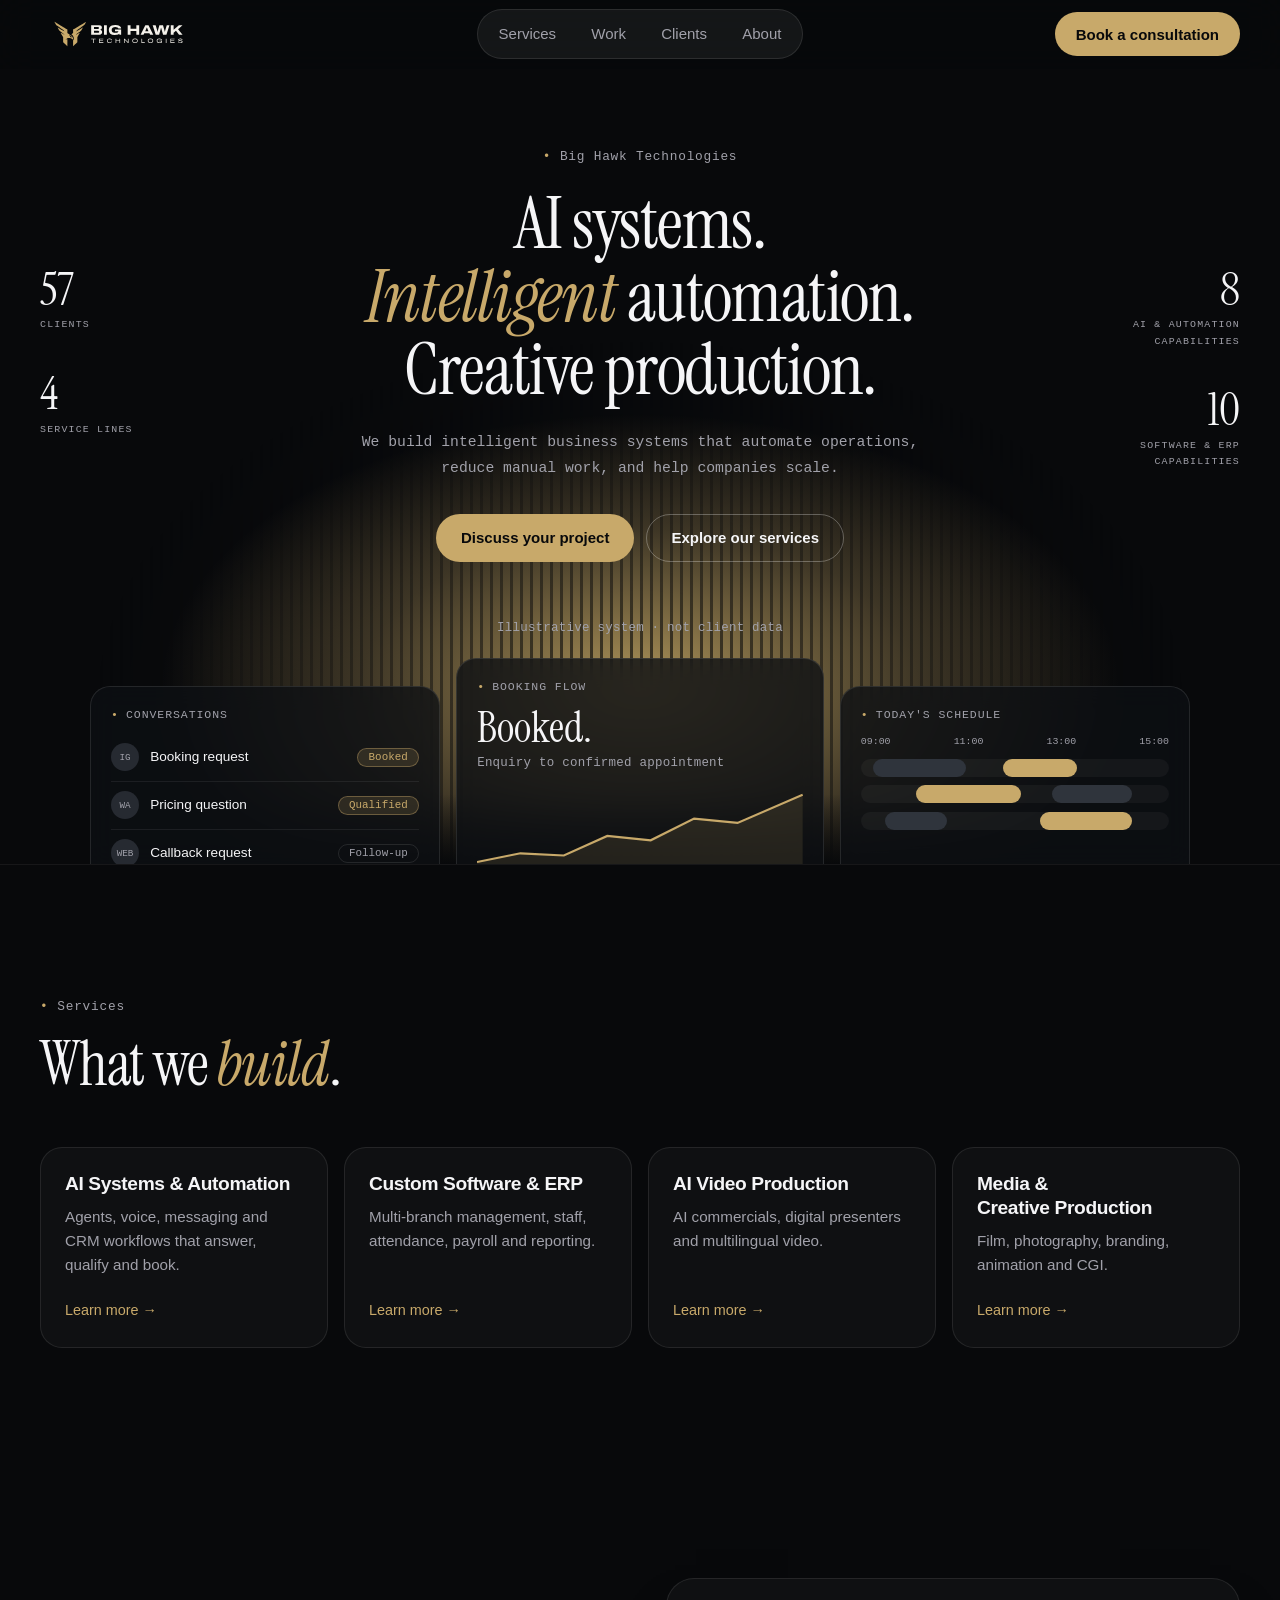
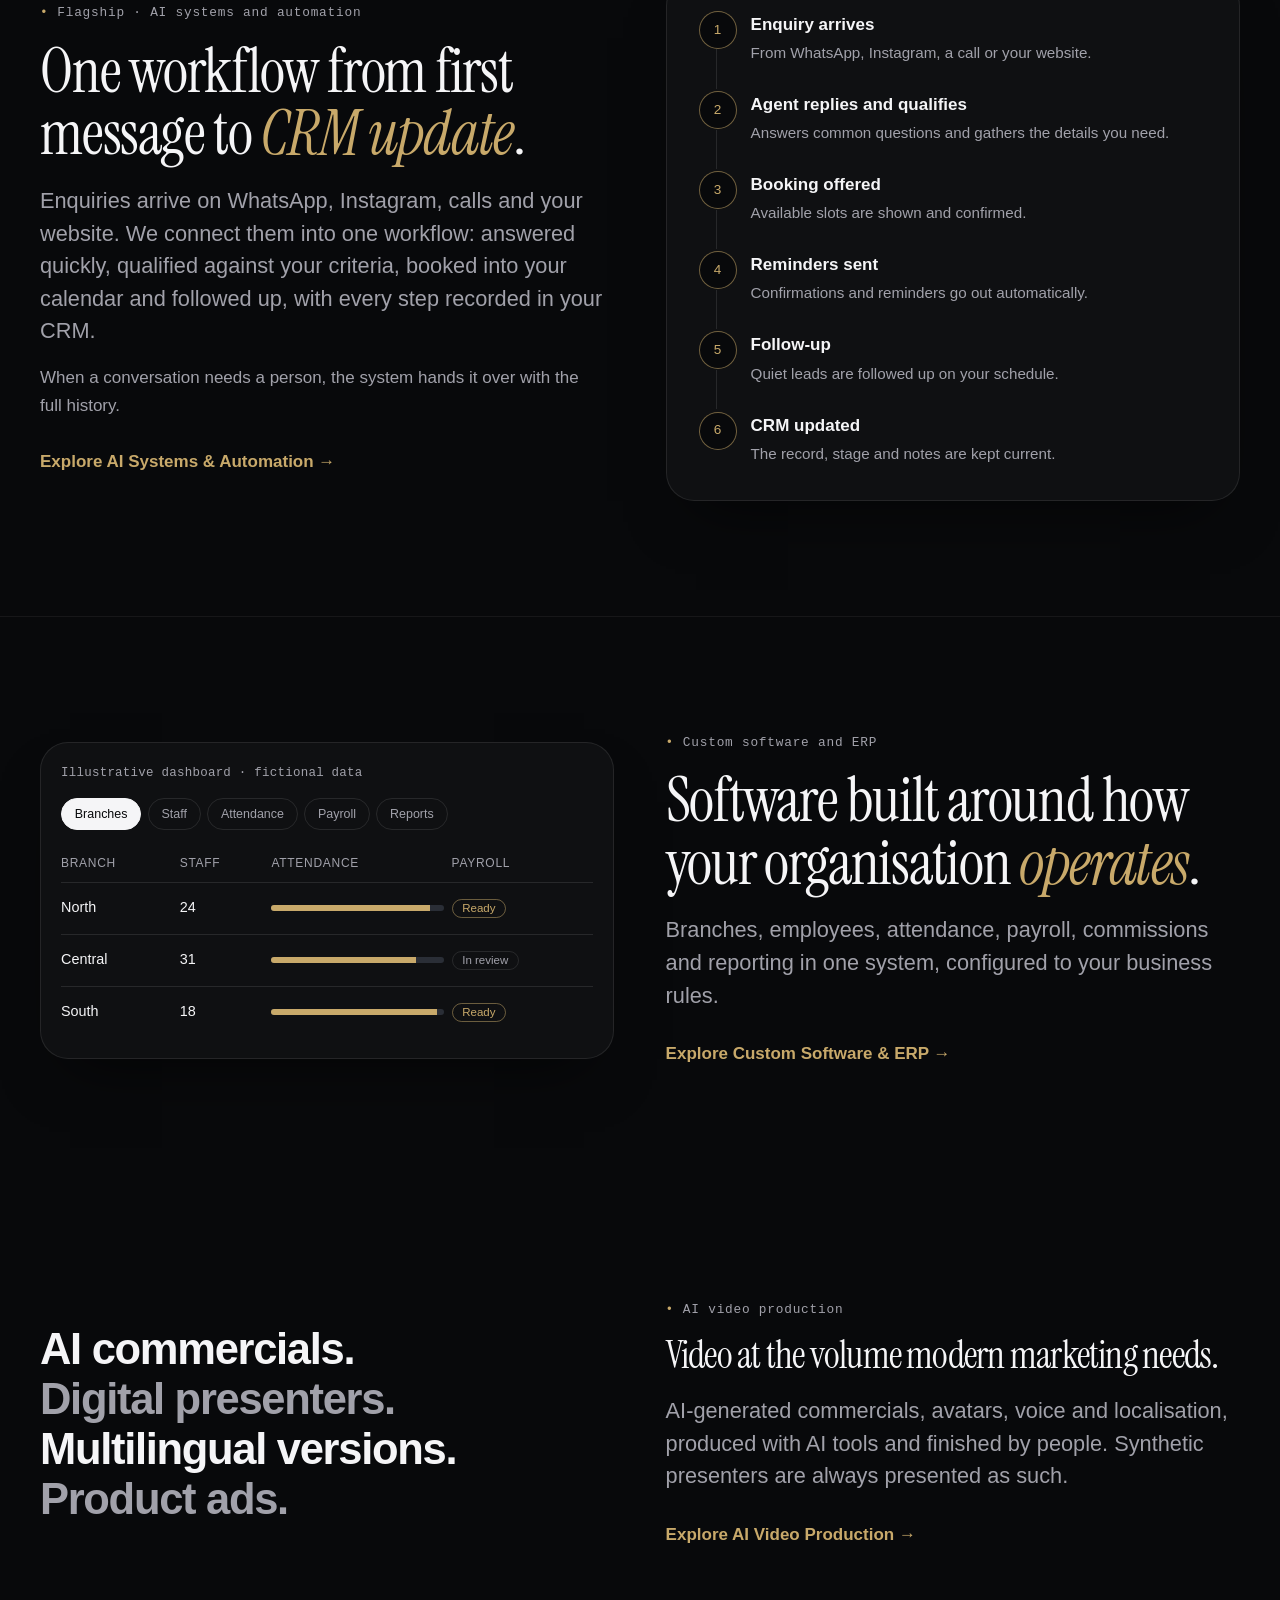
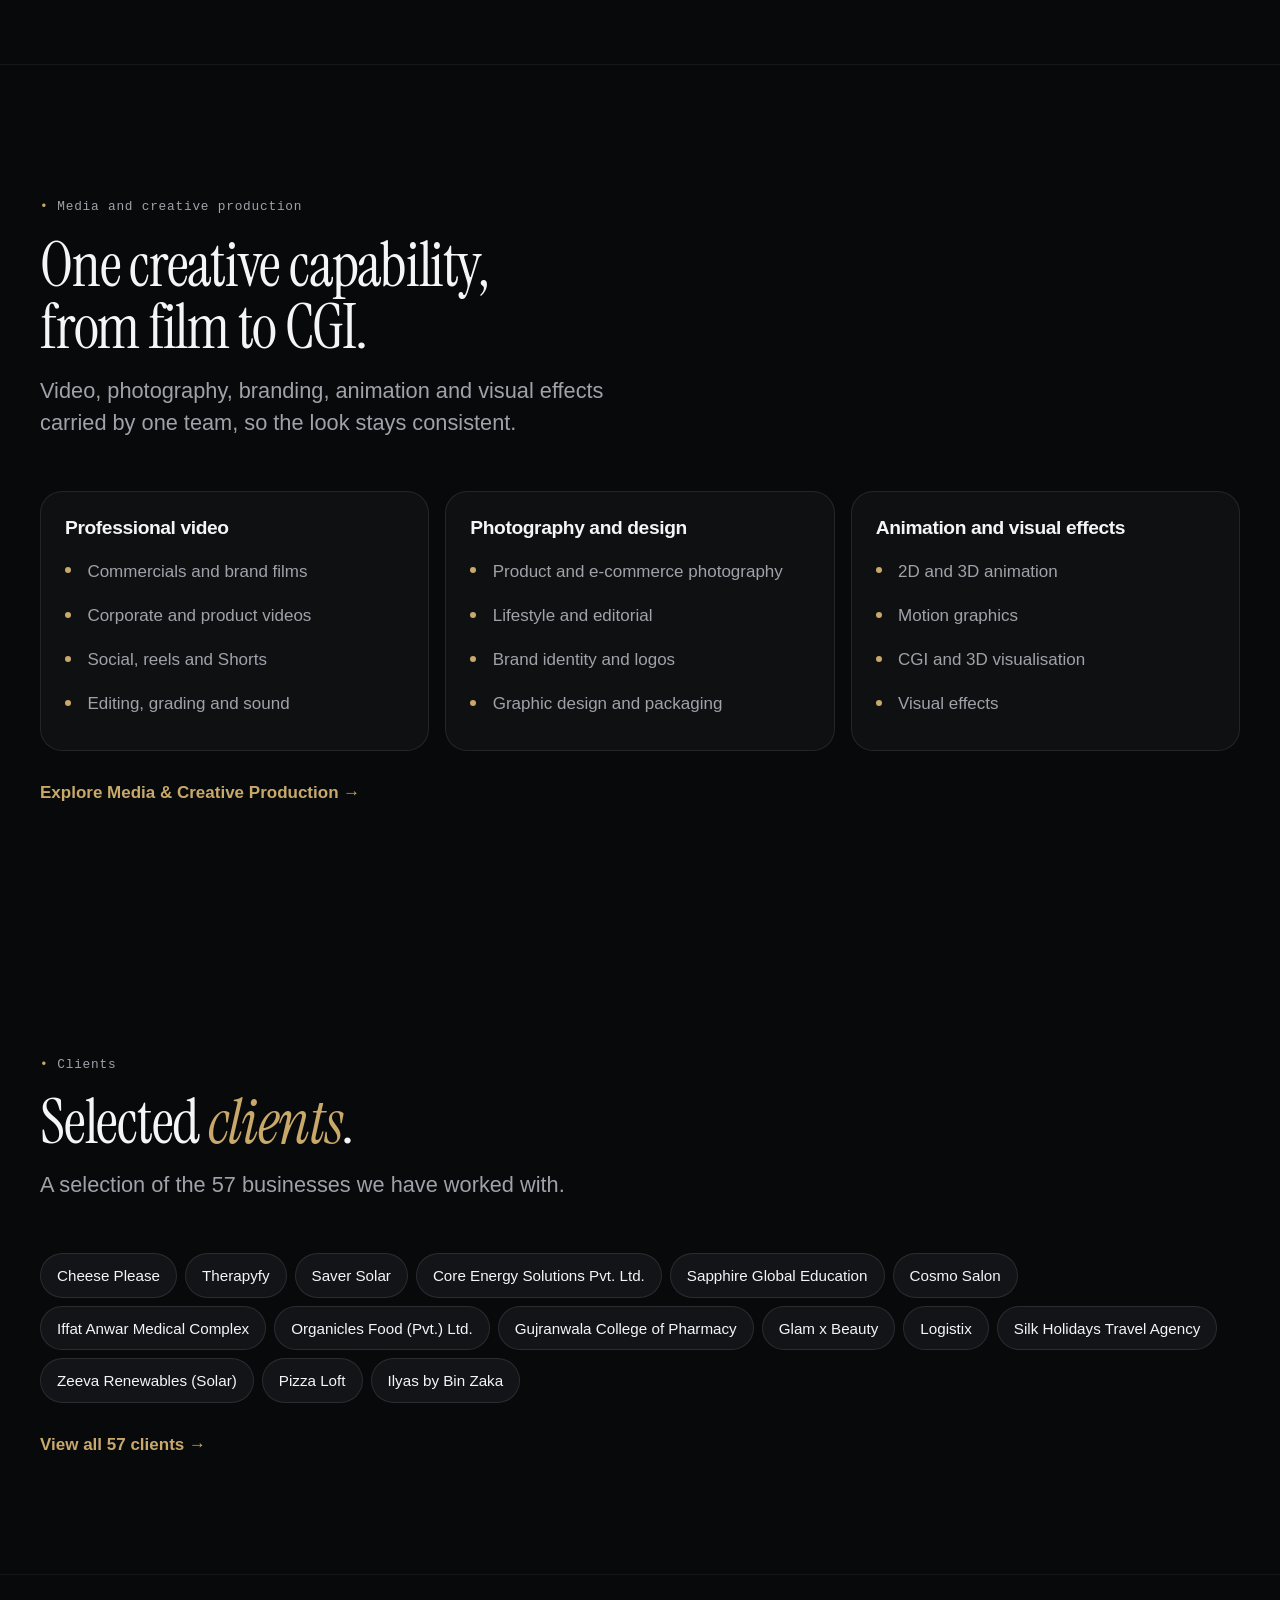
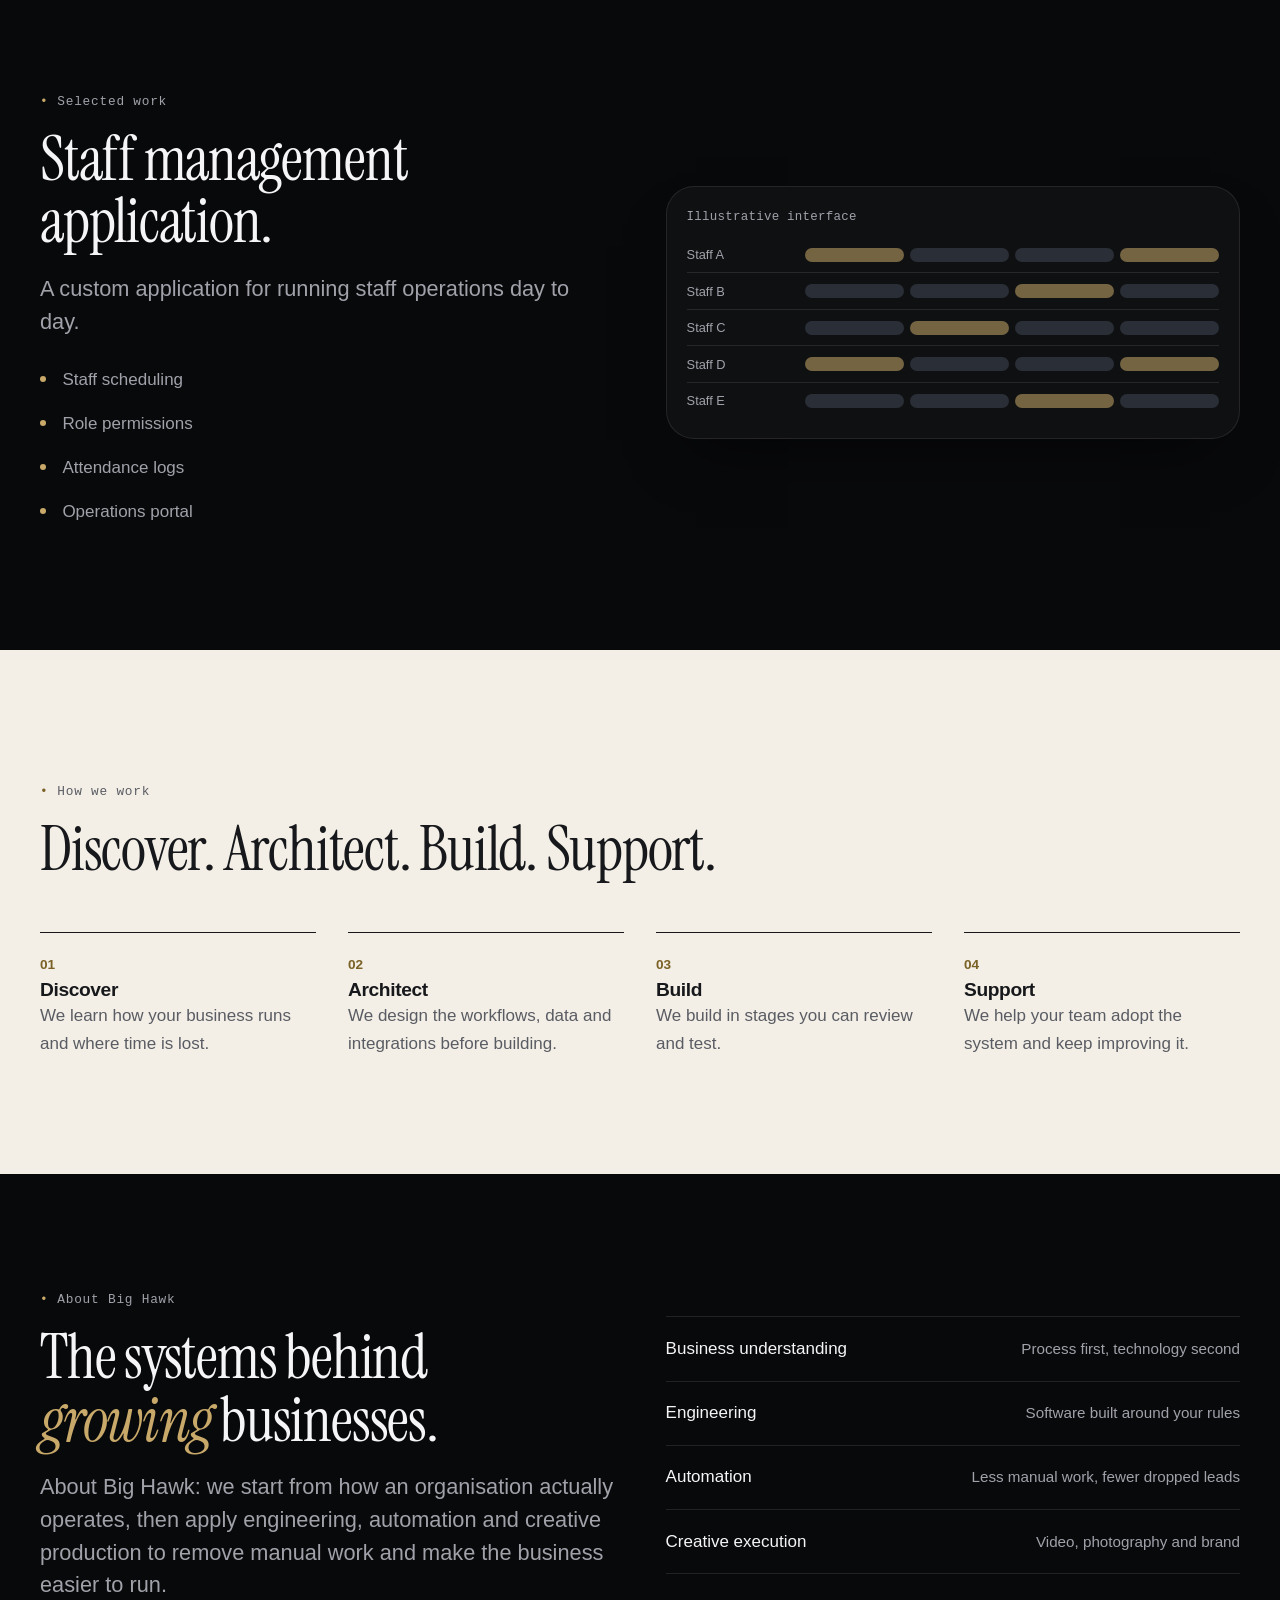
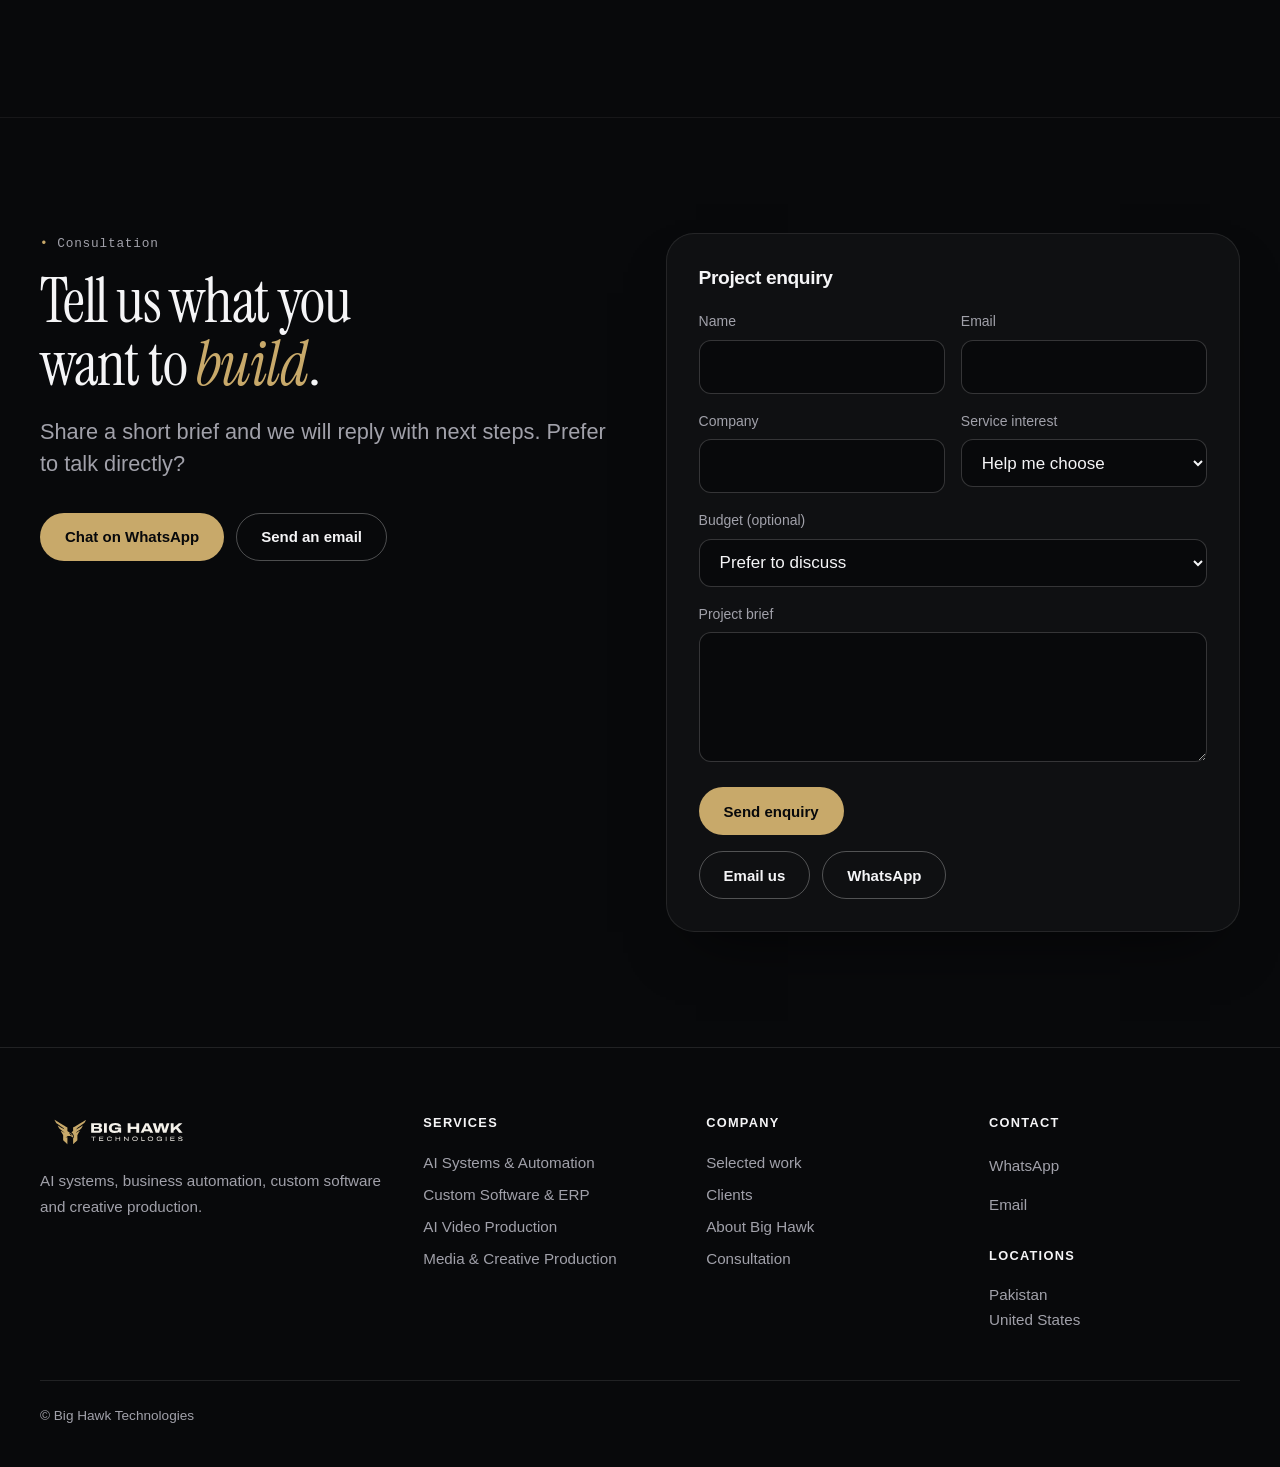
==== commit 808b0506: "Add files via upload" ====
--- a/index.html
+++ b/index.html
@@ -1,2273 +1,35 @@
-<!doctype html>
-<html lang="en">
-  <head>
-    <meta charset="utf-8" />
-    <meta content="width=device-width,initial-scale=1" name="viewport" />
-    <meta content="#08090b" name="theme-color" />
-    <title>Big Hawk Technologies — Intelligence, in motion</title>
-    <meta
-      content="Intelligent business systems and compelling creative. AI automation, custom software, ERP, and creative production built around your business."
-      name="description"
-    />
-    <link href="assets/favicon.svg" rel="icon" type="image/svg+xml" />
-    <link href="assets/base.css" rel="stylesheet" />
-    <link href="assets/experience.css" rel="stylesheet" />
-    <script defer="" src="assets/site.js"></script>
-    <script defer="" src="assets/experience.js"></script>
-    <script type="importmap">
-      { "imports": { "three": "./assets/vendor/three.module.js" } }
-    </script>
-    <script src="assets/hawk-scene.js" type="module"></script>
-  </head>
-  <body class="cinematic homepage">
-    <a class="skip-link" href="#main">Skip to main content</a>
-    <header class="site-header">
-      <div class="wrap header-inner">
-        <a
-          aria-label="Big Hawk Technologies home"
-          class="brand"
-          href="index.html"
-          ><svg
-            aria-hidden="true"
-            focusable="false"
-            viewbox="0 0 3420 620"
-            xmlns="http://www.w3.org/2000/svg"
-          >
-            <defs>
-              <g id="bh-emblem-header">
-                <path
-                  d="M867.88 1594.28C859.41 1586.15 838.08 1565.78 820.51 1549.00C760.53 1491.77 681.14 1415.47 678.74 1412.74C677.08 1410.86 676.98 1403.85 677.01 1288.89L677.05 1167.03L674.46 1162.94C668.43 1153.39 596.11 1029.16 571.82 986.63C563.07 971.30 556.15 958.52 556.45 958.22C557.49 957.17 645.17 1000.44 719.89 1038.88C738.26 1048.32 753.52 1055.81 753.81 1055.52C754.10 1055.23 753.44 1053.98 752.33 1052.75C751.23 1051.51 744.18 1043.45 736.68 1034.83C718.16 1013.56 720.71 1015.57 579.00 910.74C560.58 897.11 532.98 876.63 517.67 865.23L489.85 844.50L484.52 835.00C455.95 783.99 409.86 697.93 410.23 696.26C410.49 695.09 432.60 708.19 545.50 776.45C570.80 791.75 602.52 810.88 616.00 818.97C629.48 827.05 656.02 843.05 675.00 854.51C693.98 865.97 716.47 879.55 725.00 884.69C733.52 889.82 740.64 893.57 740.82 893.03C741.20 891.91 690.01 827.28 684.82 822.32C682.99 820.58 668.45 809.82 652.50 798.41C636.55 787.00 611.35 768.95 596.50 758.28C581.65 747.62 562.30 733.74 553.50 727.45C529.80 710.50 495.97 686.10 465.50 663.98C450.65 653.20 426.57 635.83 412.00 625.39C328.84 565.79 336.31 572.25 323.07 548.45C317.89 539.13 305.59 517.10 295.74 499.50C266.89 447.98 251.79 420.12 252.16 419.10C252.35 418.57 263.75 424.91 277.50 433.18C291.25 441.45 307.90 451.37 314.50 455.23C327.06 462.58 334.79 467.18 419.50 517.70C448.10 534.76 496.70 563.68 527.50 581.98C577.07 611.43 680.00 672.88 758.50 719.89C773.35 728.78 807.77 749.47 835.00 765.88L884.50 795.70L884.76 882.17L885.01 968.65L913.76 987.51C973.79 1026.93 999.10 1043.63 1017.50 1055.99C1027.95 1063.02 1048.42 1076.07 1063.00 1085.01C1096.26 1105.41 1099.92 1108.01 1109.27 1117.95C1120.14 1129.50 1123.04 1134.87 1129.07 1154.51C1135.43 1175.28 1136.05 1176.51 1145.04 1186.50C1169.83 1214.05 1175.09 1237.84 1162.51 1265.58C1157.80 1275.99 1149.86 1289.12 1148.54 1288.68C1147.97 1288.49 1147.17 1285.67 1146.77 1282.42C1144.83 1266.68 1138.54 1260.21 1107.00 1241.51C1080.21 1225.62 1061.51 1217.89 1045.50 1216.09C1040.55 1215.54 1005.78 1214.56 968.23 1213.92L899.97 1212.76L888.73 1220.03C873.36 1229.98 838.98 1250.75 812.50 1266.10C783.54 1282.88 778.26 1286.20 779.70 1286.71C780.37 1286.94 797.24 1284.43 817.20 1281.12C890.54 1268.98 883.35 1269.97 884.77 1271.79C886.48 1274.00 886.12 1608.13 884.40 1608.70C883.80 1608.90 876.36 1602.41 867.88 1594.28ZM1163.00 1467.91L1163.00 1326.68L1169.98 1317.40C1195.32 1283.68 1206.54 1249.95 1203.09 1217.87C1201.05 1198.97 1196.77 1187.78 1185.05 1170.76C1178.28 1160.93 1177.88 1160.02 1175.50 1149.00C1170.62 1126.46 1166.40 1116.26 1154.57 1098.51C1138.18 1073.91 1114.51 1052.08 1088.20 1037.31C1084.47 1035.21 1082.02 1033.20 1082.20 1032.38C1082.36 1031.62 1093.40 1022.78 1106.72 1012.75C1120.03 1002.71 1138.13 988.88 1146.93 982.00L1162.94 969.50L1162.98 883.50C1163.01 836.20 1163.36 797.04 1163.77 796.48C1164.17 795.92 1181.38 785.39 1202.00 773.06C1222.62 760.74 1257.28 740.00 1279.00 726.97C1300.72 713.94 1327.28 698.11 1338.00 691.80C1348.72 685.48 1366.05 675.14 1376.50 668.82C1402.22 653.26 1469.17 613.38 1498.00 596.45C1510.92 588.85 1528.47 578.38 1537.00 573.17C1545.53 567.96 1565.10 556.28 1580.50 547.20C1606.08 532.13 1668.29 495.01 1761.20 439.38C1780.84 427.62 1797.15 418.00 1797.45 418.00C1798.72 418.00 1797.79 420.53 1794.37 426.33C1792.38 429.72 1780.61 450.73 1768.23 473.00C1742.50 519.30 1717.59 563.20 1714.76 567.28C1712.32 570.78 1703.49 577.82 1685.00 591.01C1661.47 607.79 1587.76 661.14 1547.00 690.89C1536.28 698.71 1522.61 708.58 1516.64 712.81C1510.66 717.04 1499.50 725.00 1491.83 730.50C1465.48 749.41 1433.47 772.42 1416.08 784.95C1406.50 791.85 1391.20 802.70 1382.08 809.06C1363.65 821.92 1366.39 819.06 1332.32 861.08C1308.57 890.36 1306.59 892.93 1307.29 893.62C1307.61 893.94 1316.56 889.05 1327.19 882.75C1348.93 869.84 1529.64 761.11 1581.00 730.03C1629.99 700.38 1638.02 695.68 1638.66 696.32C1639.21 696.88 1628.87 716.77 1609.98 751.50C1605.19 760.30 1595.30 778.52 1587.99 792.00C1580.68 805.48 1571.18 822.82 1566.86 830.54L1559.02 844.59L1519.76 873.80C1498.17 889.87 1457.33 920.16 1429.00 941.11C1363.98 989.20 1336.04 1010.26 1329.78 1015.89C1325.00 1020.19 1296.00 1053.27 1296.00 1054.43C1296.00 1055.75 1299.27 1054.21 1331.11 1037.88C1383.17 1011.18 1489.49 958.00 1490.81 958.00C1493.19 958.00 1494.34 955.78 1465.69 1006.50C1447.97 1037.87 1414.26 1095.63 1383.40 1147.50L1371.50 1167.50L1371.24 1289.63L1370.98 1411.75L1332.27 1449.13C1310.98 1469.68 1285.42 1494.38 1275.46 1504.00C1231.08 1546.90 1165.83 1608.53 1164.48 1608.82C1163.18 1609.11 1163.00 1592.05 1163.00 1467.91ZM1079.09 1176.09C1087.02 1174.49 1098.45 1172.42 1104.50 1171.48C1110.55 1170.55 1115.69 1169.60 1115.92 1169.39C1116.15 1169.17 1110.30 1163.00 1102.92 1155.66C1087.30 1140.14 1064.46 1122.71 1033.50 1102.69C1022.50 1095.58 1004.38 1083.85 993.24 1076.63C965.48 1058.64 963.96 1057.70 963.42 1058.24C963.16 1058.50 967.40 1064.97 972.84 1072.61C983.09 1087.01 991.87 1096.19 1006.72 1108.00C1011.22 1111.58 1015.18 1115.17 1015.53 1116.00C1015.88 1116.83 1017.90 1126.20 1020.03 1136.84C1022.15 1147.48 1024.59 1157.25 1025.44 1158.55C1026.79 1160.61 1042.22 1170.35 1054.49 1176.88C1059.66 1179.64 1061.89 1179.57 1079.09 1176.09Z"
-                  fill="#C8A96A"
-                  fill-rule="evenodd"
-                  id="hawk-header"
-                  transform="translate(-1.31 2.46) scale(0.48932)"
-                ></path>
-              </g>
-            </defs>
-            <g transform="translate(-110,-190)">
-              <use href="#bh-emblem-header"></use>
-            </g>
-            <g fill="#F5F5F7">
-              <path
-                d="M916.775 338.0V121.28H1094.75Q1112.39 121.28 1126.565 128.0525Q1140.74 134.825 1149.0875 146.795Q1157.435 158.765 1157.435 174.83Q1157.435 189.005 1152.395 199.08499999999998Q1147.355 209.165 1138.6925 215.46499999999997Q1130.03 221.765 1119.635 224.91500000000002V226.175Q1131.92 228.695 1141.685 235.1525Q1151.45 241.61 1157.12 252.635Q1162.79 263.65999999999997 1162.79 279.40999999999997Q1162.79 297.995 1153.8125 311.0675Q1144.835 324.14 1129.7150000000001 331.07Q1114.595 338.0 1095.695 338.0ZM980.72 292.325H1074.275Q1084.355 292.325 1090.655 286.8125Q1096.955 281.3 1096.955 269.96Q1096.955 263.975 1094.2775 259.25Q1091.6 254.525 1086.245 251.84750000000003Q1080.89 249.17000000000002 1073.33 249.17000000000002H980.72ZM980.72 206.96H1068.92Q1076.165 206.96 1081.205 204.2825Q1086.245 201.605 1089.08 196.88Q1091.915 192.155 1091.915 185.54Q1091.915 176.405 1085.615 170.89249999999998Q1079.315 165.38 1069.865 165.38H980.72Z"
-              ></path>
-              <path
-                d="M1259.3942857142858 338.0V121.28H1323.3392857142858V338.0Z"
-              ></path>
-              <path
-                d="M1553.8185714285714 341.78Q1487.9835714285716 341.78 1455.0660714285716 314.05999999999995Q1422.1485714285716 286.34 1422.1485714285716 229.64Q1422.1485714285716 192.785 1439.3160714285716 167.7425Q1456.4835714285716 142.7 1488.9285714285716 130.1Q1521.3735714285715 117.5 1566.7335714285716 117.5Q1594.7685714285715 117.5 1618.8660714285716 122.6975Q1642.9635714285716 127.89500000000001 1661.0760714285716 137.97500000000002Q1679.1885714285715 148.055 1689.1110714285714 163.33249999999998Q1699.0335714285716 178.60999999999999 1699.0335714285716 199.085H1636.6635714285715Q1636.6635714285715 190.265 1631.1510714285714 183.8075Q1625.6385714285716 177.35 1616.1885714285715 173.255Q1606.7385714285715 169.16 1594.7685714285715 167.1125Q1582.7985714285714 165.065 1569.5685714285714 165.065Q1550.6685714285716 165.065 1535.5485714285714 168.845Q1520.4285714285716 172.625 1509.7185714285715 180.3425Q1499.0085714285715 188.06 1493.4960714285717 199.4Q1487.9835714285716 210.74 1487.9835714285716 225.86V233.42000000000002Q1487.9835714285716 254.84 1496.8035714285716 268.2275Q1505.6235714285715 281.615 1522.6335714285715 287.91499999999996Q1539.6435714285715 294.215 1564.2135714285716 294.215Q1586.5785714285716 294.215 1602.8010714285715 290.2775Q1619.0235714285716 286.34 1627.6860714285717 278.46500000000003Q1636.3485714285716 270.59000000000003 1636.3485714285716 260.195V258.305H1560.7485714285715V217.04H1699.3485714285716V338.0H1661.8635714285715L1655.8785714285716 312.17Q1643.5935714285715 322.25 1628.0010714285715 328.865Q1612.4085714285716 335.48 1593.8235714285715 338.63Q1575.2385714285715 341.78 1553.8185714285714 341.78Z"
-              ></path>
-              <path
-                d="M1955.557142857143 338.0V121.28H2019.5021428571429V201.92H2149.597142857143V121.28H2213.5421428571426V338.0H2149.597142857143V253.57999999999998H2019.5021428571429V338.0Z"
-              ></path>
-              <path
-                d="M2299.7514285714283 338.0 2406.2214285714285 121.28H2477.726428571428L2584.1964285714284 338.0H2514.581428571428L2498.2014285714286 303.35H2382.2814285714285L2365.9014285714284 338.0ZM2403.7014285714286 256.415H2476.7814285714285L2457.2514285714283 212.315Q2455.9914285714285 209.48 2453.7864285714286 203.9675Q2451.581428571428 198.455 2449.061428571428 192.3125Q2446.5414285714282 186.17 2444.6514285714284 180.9725Q2442.7614285714285 175.775 2441.5014285714283 173.255H2439.2964285714284Q2437.0914285714284 178.925 2433.9414285714283 186.485Q2430.7914285714282 194.045 2428.113928571428 200.975Q2425.436428571428 207.905 2423.2314285714283 212.315Z"
-              ></path>
-              <path
-                d="M2714.190714285714 338.0 2646.150714285714 121.28H2712.930714285714L2746.950714285714 237.2Q2748.840714285714 242.87 2750.258214285714 249.3275Q2751.675714285714 255.785 2753.093214285714 261.6125Q2754.510714285714 267.44 2755.455714285714 271.53499999999997H2757.345714285714Q2757.975714285714 267.755 2759.0782142857142 263.1875Q2760.180714285714 258.62 2761.125714285714 253.895Q2762.070714285714 249.17000000000002 2763.173214285714 244.76Q2764.275714285714 240.35 2764.905714285714 237.2L2796.720714285714 121.28H2878.305714285714L2910.120714285714 237.2Q2911.380714285714 241.61 2912.798214285714 247.91Q2914.215714285714 254.20999999999998 2915.4757142857143 260.51Q2916.735714285714 266.81 2917.680714285714 271.53499999999997H2919.570714285714Q2920.5157142857142 267.755 2921.618214285714 263.345Q2922.720714285714 258.935 2923.823214285714 254.21Q2924.925714285714 249.485 2926.028214285714 245.07500000000002Q2927.130714285714 240.66500000000002 2928.075714285714 237.2L2962.410714285714 121.28H3022.8907142857142L2954.8507142857143 338.0H2879.565714285714L2842.710714285714 206.96Q2841.450714285714 202.23499999999999 2840.033214285714 196.565Q2838.615714285714 190.895 2837.513214285714 185.85500000000002Q2836.410714285714 180.815 2835.780714285714 177.35H2833.8907142857142Q2833.260714285714 181.76 2831.843214285714 187.27249999999998Q2830.425714285714 192.785 2829.165714285714 197.98250000000002Q2827.905714285714 203.18 2826.645714285714 206.96L2790.735714285714 338.0Z"
-              ></path>
-              <path
-                d="M3107.2099999999996 338.0V121.28H3171.1549999999993V226.49L3288.9649999999997 121.28H3369.9199999999996L3271.0099999999993 210.74L3372.1249999999995 338.0H3292.7449999999994L3223.7599999999993 249.17000000000002L3171.1549999999993 291.695V338.0Z"
-              ></path>
-              <path
-                d="M943.292 532.0V452.806H901.752V439.942H999.572V452.806H957.898V532.0Z"
-              ></path>
-              <path
-                d="M1117.803090909091 532.0V439.942H1208.387090909091V452.404H1132.275090909091V478.802H1200.7490909090911V491.13H1132.275090909091V519.672H1209.459090909091V532.0Z"
-              ></path>
-              <path
-                d="M1385.310181818182 533.608Q1367.3541818181818 533.608 1355.0261818181818 528.181Q1342.6981818181819 522.754 1336.4671818181819 512.101Q1330.2361818181819 501.448 1330.2361818181819 485.904Q1330.2361818181819 463.124 1344.4401818181818 450.72900000000004Q1358.6441818181818 438.334 1385.042181818182 438.334Q1400.452181818182 438.334 1412.110181818182 442.35400000000004Q1423.7681818181818 446.374 1430.2671818181818 454.347Q1436.7661818181818 462.32 1436.7661818181818 474.11199999999997H1422.4281818181819Q1422.4281818181819 465.804 1417.738181818182 460.645Q1413.048181818182 455.486 1404.539181818182 453.14099999999996Q1396.030181818182 450.796 1384.774181818182 450.796Q1373.116181818182 450.796 1364.138181818182 454.481Q1355.1601818181819 458.166 1350.135181818182 465.603Q1345.110181818182 473.04 1345.110181818182 484.162V487.512Q1345.110181818182 499.17 1350.202181818182 506.60699999999997Q1355.2941818181819 514.044 1364.3391818181817 517.662Q1373.3841818181818 521.28 1385.310181818182 521.28Q1396.7001818181818 521.28 1405.1421818181818 518.8009999999999Q1413.5841818181818 516.322 1418.2071818181819 511.163Q1422.830181818182 506.004 1422.830181818182 498.098H1436.9001818181819Q1436.9001818181819 509.756 1430.3341818181818 517.662Q1423.7681818181818 525.568 1412.177181818182 529.588Q1400.5861818181818 533.608 1385.310181818182 533.608Z"
-              ></path>
-              <path
-                d="M1561.6972727272728 532.0V439.942H1576.1692727272728V478.534H1644.9112727272727V439.942H1659.5172727272727V532.0H1644.9112727272727V491.398H1576.1692727272728V532.0Z"
-              ></path>
-              <path
-                d="M1788.3343636363636 532.0V439.942H1802.4043636363635L1860.1583636363637 498.5Q1861.6323636363636 499.84 1863.6423636363636 502.051Q1865.6523636363636 504.262 1867.7293636363636 506.406Q1869.8063636363636 508.55 1871.2803636363637 510.292H1872.3523636363636Q1872.2183636363636 507.746 1872.1513636363636 503.927Q1872.0843636363636 500.108 1872.0843636363636 497.15999999999997V439.942H1886.1543636363635V532.0H1872.7543636363637L1814.7323636363635 472.906Q1811.6503636363636 469.824 1808.3673636363637 466.273Q1805.0843636363636 462.722 1803.2083636363636 460.578H1802.2703636363635Q1802.2703636363635 462.856 1802.3373636363635 467.077Q1802.4043636363635 471.298 1802.4043636363635 475.586V532.0Z"
-              ></path>
-              <path
-                d="M2069.2414545454544 533.608Q2051.2854545454543 533.608 2038.2204545454542 528.114Q2025.1554545454544 522.62 2018.1204545454543 512.034Q2011.0854545454545 501.448 2011.0854545454545 486.038Q2011.0854545454545 470.494 2018.1204545454543 459.908Q2025.1554545454544 449.322 2038.2204545454542 443.828Q2051.2854545454543 438.334 2069.2414545454544 438.334Q2087.3314545454546 438.334 2100.3294545454546 443.828Q2113.3274545454547 449.322 2120.3624545454545 459.908Q2127.3974545454544 470.494 2127.3974545454544 486.038Q2127.3974545454544 501.448 2120.3624545454545 512.034Q2113.3274545454547 522.62 2100.3294545454546 528.114Q2087.3314545454546 533.608 2069.2414545454544 533.608ZM2069.2414545454544 521.28Q2078.4874545454545 521.28 2086.3264545454545 519.27Q2094.1654545454544 517.26 2100.0614545454546 513.173Q2105.9574545454543 509.086 2109.2404545454547 502.654Q2112.5234545454546 496.222 2112.5234545454546 487.378V484.43Q2112.5234545454546 475.586 2109.2404545454547 469.221Q2105.9574545454543 462.856 2100.0614545454546 458.769Q2094.1654545454544 454.682 2086.3264545454545 452.73900000000003Q2078.4874545454545 450.796 2069.2414545454544 450.796Q2060.1294545454543 450.796 2052.2234545454544 452.73900000000003Q2044.3174545454544 454.682 2038.4214545454545 458.769Q2032.5254545454545 462.856 2029.3094545454546 469.221Q2026.0934545454545 475.586 2026.0934545454545 484.43V487.378Q2026.0934545454545 496.222 2029.3094545454546 502.654Q2032.5254545454545 509.086 2038.4884545454545 513.173Q2044.4514545454545 517.26 2052.2904545454544 519.27Q2060.1294545454543 521.28 2069.2414545454544 521.28Z"
-              ></path>
-              <path
-                d="M2252.3285454545457 532.0V439.942H2266.8005454545455V519.136H2324.5545454545454V532.0Z"
-              ></path>
-              <path
-                d="M2497.9936363636366 533.608Q2480.0376363636365 533.608 2466.9726363636364 528.114Q2453.9076363636364 522.62 2446.8726363636365 512.034Q2439.8376363636366 501.448 2439.8376363636366 486.038Q2439.8376363636366 470.494 2446.8726363636365 459.908Q2453.9076363636364 449.322 2466.9726363636364 443.828Q2480.0376363636365 438.334 2497.9936363636366 438.334Q2516.0836363636363 438.334 2529.0816363636363 443.828Q2542.0796363636364 449.322 2549.1146363636362 459.908Q2556.1496363636365 470.494 2556.1496363636365 486.038Q2556.1496363636365 501.448 2549.1146363636362 512.034Q2542.0796363636364 522.62 2529.0816363636363 528.114Q2516.0836363636363 533.608 2497.9936363636366 533.608ZM2497.9936363636366 521.28Q2507.2396363636362 521.28 2515.078636363636 519.27Q2522.9176363636366 517.26 2528.8136363636368 513.173Q2534.7096363636365 509.086 2537.9926363636364 502.654Q2541.2756363636363 496.222 2541.2756363636363 487.378V484.43Q2541.2756363636363 475.586 2537.9926363636364 469.221Q2534.7096363636365 462.856 2528.8136363636368 458.769Q2522.9176363636366 454.682 2515.078636363636 452.73900000000003Q2507.2396363636362 450.796 2497.9936363636366 450.796Q2488.8816363636365 450.796 2480.9756363636366 452.73900000000003Q2473.0696363636366 454.682 2467.1736363636364 458.769Q2461.2776363636362 462.856 2458.0616363636364 469.221Q2454.8456363636365 475.586 2454.8456363636365 484.43V487.378Q2454.8456363636365 496.222 2458.0616363636364 502.654Q2461.2776363636362 509.086 2467.2406363636364 513.173Q2473.2036363636366 517.26 2481.0426363636366 519.27Q2488.8816363636365 521.28 2497.9936363636366 521.28Z"
-              ></path>
-              <path
-                d="M2732.670727272727 533.608Q2704.7987272727273 533.608 2690.929727272727 521.816Q2677.0607272727275 510.024 2677.0607272727275 486.038Q2677.0607272727275 470.36 2684.0287272727273 459.774Q2690.996727272727 449.188 2704.1957272727273 443.76099999999997Q2717.3947272727273 438.334 2735.6187272727275 438.334Q2747.9467272727275 438.334 2757.862727272727 440.344Q2767.7787272727273 442.354 2774.813727272727 446.508Q2781.848727272727 450.662 2785.5337272727274 456.96Q2789.2187272727274 463.258 2789.2187272727274 471.968H2775.014727272727Q2775.014727272727 465.536 2771.7987272727273 461.382Q2768.5827272727274 457.228 2763.0887272727273 454.88300000000004Q2757.594727272727 452.538 2750.6267272727273 451.66700000000003Q2743.6587272727274 450.796 2736.154727272727 450.796Q2727.0427272727275 450.796 2719.0697272727275 452.538Q2711.096727272727 454.28 2704.999727272727 458.29999999999995Q2698.902727272727 462.32 2695.418727272727 468.75199999999995Q2691.9347272727273 475.18399999999997 2691.9347272727273 484.296V487.512Q2691.9347272727273 499.706 2697.227727272727 507.14300000000003Q2702.520727272727 514.58 2711.766727272727 517.9300000000001Q2721.0127272727273 521.28 2733.3407272727272 521.28Q2748.616727272727 521.28 2757.728727272727 518.198Q2766.8407272727272 515.116 2770.927727272727 509.354Q2775.014727272727 503.592 2775.014727272727 496.088V494.212H2733.6087272727273V482.42H2789.3527272727274V532.0H2779.5707272727273L2777.828727272727 518.466Q2773.0047272727275 523.96 2765.902727272727 527.31Q2758.8007272727273 530.66 2750.2917272727273 532.134Q2741.7827272727272 533.608 2732.670727272727 533.608Z"
-              ></path>
-              <path
-                d="M2917.0978181818186 532.0V439.942H2931.5698181818184V532.0Z"
-              ></path>
-              <path
-                d="M3060.5209090909098 532.0V439.942H3151.1049090909096V452.404H3074.9929090909095V478.802H3143.4669090909097V491.13H3074.9929090909095V519.672H3152.1769090909097V532.0Z"
-              ></path>
-              <path
-                d="M3320.2560000000003 533.608Q3310.4740000000006 533.608 3301.6300000000006 532.402Q3292.7860000000005 531.196 3285.952 528.181Q3279.1180000000004 525.166 3275.2320000000004 519.538Q3271.3460000000005 513.91 3271.3460000000005 505.066Q3271.3460000000005 504.396 3271.4130000000005 503.86Q3271.4800000000005 503.324 3271.4800000000005 503.056H3286.0860000000002Q3285.952 503.726 3285.885 504.597Q3285.818 505.468 3285.818 506.674Q3285.818 511.498 3289.905 514.848Q3293.992 518.198 3301.697 519.806Q3309.4020000000005 521.414 3319.9880000000003 521.414Q3324.8120000000004 521.414 3329.5020000000004 520.9449999999999Q3334.1920000000005 520.476 3338.3460000000005 519.471Q3342.5000000000005 518.466 3345.7160000000003 516.7909999999999Q3348.9320000000002 515.116 3350.741 512.704Q3352.55 510.292 3352.55 507.076Q3352.55 502.52 3349.2670000000003 499.773Q3345.9840000000004 497.026 3340.4230000000007 495.351Q3334.8620000000005 493.676 3327.827 492.53700000000003Q3320.7920000000004 491.398 3313.4220000000005 490.259Q3306.0520000000006 489.12 3299.0840000000007 487.31100000000004Q3292.1160000000004 485.502 3286.4880000000003 482.621Q3280.8600000000006 479.74 3277.577 475.18399999999997Q3274.2940000000003 470.628 3274.2940000000003 463.65999999999997Q3274.2940000000003 458.166 3276.974 453.543Q3279.6540000000005 448.92 3285.215 445.50300000000004Q3290.7760000000003 442.086 3299.4190000000003 440.21000000000004Q3308.0620000000004 438.334 3320.1220000000003 438.334Q3332.4500000000003 438.334 3340.8250000000003 440.478Q3349.2000000000003 442.622 3354.2250000000004 446.173Q3359.2500000000005 449.724 3361.5280000000002 454.28Q3363.8060000000005 458.836 3363.8060000000005 463.526V466.072H3349.4680000000003V463.65999999999997Q3349.4680000000003 460.04200000000003 3346.1180000000004 457.161Q3342.7680000000005 454.28 3336.4700000000003 452.404Q3330.1720000000005 450.528 3321.3280000000004 450.528Q3310.4740000000006 450.528 3303.4390000000003 452.069Q3296.4040000000005 453.61 3292.8530000000005 456.424Q3289.3020000000006 459.238 3289.3020000000006 463.124Q3289.3020000000006 467.01 3292.5850000000005 469.48900000000003Q3295.8680000000004 471.968 3301.496 473.442Q3307.1240000000003 474.916 3314.0920000000006 476.055Q3321.0600000000004 477.194 3328.4300000000003 478.4Q3335.8 479.606 3342.835 481.34799999999996Q3349.8700000000003 483.09 3355.4310000000005 486.105Q3360.992 489.12 3364.2750000000005 493.743Q3367.5580000000004 498.366 3367.5580000000004 505.2Q3367.5580000000004 515.652 3361.5950000000003 521.95Q3355.6320000000005 528.248 3344.9120000000003 530.928Q3334.1920000000005 533.608 3320.2560000000003 533.608Z"
-              ></path>
-            </g></svg></a
-        ><button
-          aria-controls="main-nav"
-          aria-expanded="false"
-          aria-label="Open navigation"
-          class="menu-toggle"
-          type="button"
-        >
-          <svg
-            aria-hidden="true"
-            fill="none"
-            stroke="currentColor"
-            stroke-width="1.5"
-            viewbox="0 0 24 24"
-          >
-            <g class="menu-lines"><path d="M4 8h16M4 16h16"></path></g>
-            <g class="menu-cross"><path d="m6 6 12 12M18 6 6 18"></path></g>
-          </svg>
-        </button>
-        <nav aria-label="Main navigation" class="main-nav" id="main-nav">
-          <a href="index.html#services">Services</a
-          ><a href="index.html#work">Work</a><a href="clients.html">Clients</a
-          ><a href="index.html#about">About Big Hawk</a
-          ><a class="button secondary" href="index.html#contact"
-            >Book a consultation
-            <span aria-hidden="true" class="arrow"
-              ><svg
-                aria-hidden="true"
-                class="glyph"
-                fill="none"
-                focusable="false"
-                height="16"
-                stroke="currentColor"
-                stroke-linecap="round"
-                stroke-linejoin="round"
-                stroke-width="1.6"
-                viewbox="0 0 24 24"
-                width="16"
-              >
-                <path d="M5 19 19 5M5 5h14v14"></path></svg></span
-          ></a>
-        </nav>
-      </div>
-    </header>
-    <main id="main" tabindex="-1">
-      <section class="hero-v2" id="top">
-        <div aria-hidden="true" class="hero-horizon"></div>
-        <div class="wrap hero-layout">
-          <div class="hero-copy">
-            <span class="eyebrow"
-              ><span></span>Technology. Imagination. Impact.</span
-            >
-            <h1>
-              <span>AI systems.</span
-              ><span
-                >Intelligent<br class="hero-break" />
-                automation.</span
-              ><span class="metal-text"
-                >Creative<br class="hero-break" />
-                production.</span
-              >
-            </h1>
-            <p>
-              Intelligent business systems. Compelling creative.<br
-                class="desktop-only"
-              />
-              Built to move your business forward.
-            </p>
-            <div class="actions">
-              <a class="button" href="#contact"
-                >Discuss your project<svg
-                  aria-hidden="true"
-                  class="ui-icon"
-                  fill="none"
-                  height="20"
-                  stroke="currentColor"
-                  stroke-linecap="round"
-                  stroke-linejoin="round"
-                  stroke-width="1.5"
-                  viewbox="0 0 24 24"
-                  width="20"
-                >
-                  <path d="M5 19 19 5M5 5h14v14"></path></svg></a
-              ><a class="text-link" href="#services"
-                >Explore the possibilities<svg
-                  aria-hidden="true"
-                  class="ui-icon"
-                  fill="none"
-                  height="20"
-                  stroke="currentColor"
-                  stroke-linecap="round"
-                  stroke-linejoin="round"
-                  stroke-width="1.5"
-                  viewbox="0 0 24 24"
-                  width="20"
-                >
-                  <path d="M5 19 19 5M5 5h14v14"></path></svg
-              ></a>
-            </div>
-            <div class="hero-footnote">
-              <span class="small-line"></span>Business understanding. Technical
-              precision.
-            </div>
-          </div>
-          <figure class="hero-object" data-hero-scene="">
-            <div aria-hidden="true" class="orbital-plane"></div>
-            <div aria-hidden="true" class="scene-orbit orbit-one"></div>
-            <div aria-hidden="true" class="scene-orbit orbit-two"></div>
-            <div class="hero-canvas-wrap">
-              <img
-                alt=""
-                aria-hidden="true"
-                class="hawk-fallback"
-                height="430"
-                src="assets/hawk.svg"
-                width="430"
-              /><canvas
-                aria-label="Dimensional Big Hawk emblem"
-                id="hawk-canvas"
-                role="img"
-              ></canvas>
-            </div>
-            <div class="floating-ui float-enquiry">
-              <span class="float-icon"
-                ><svg
-                  aria-hidden="true"
-                  class="ui-icon"
-                  fill="none"
-                  height="20"
-                  stroke="currentColor"
-                  stroke-linecap="round"
-                  stroke-linejoin="round"
-                  stroke-width="1.5"
-                  viewbox="0 0 24 24"
-                  width="20"
-                >
-                  <path
-                    d="M20 11a8 8 0 0 1-8 8H4l-2 3V11a9 9 0 1 1 18 0Z"
-                  ></path></svg
-              ></span>
-              <div>
-                <small>A new conversation</small
-                ><strong>Enquiry received</strong>
-              </div>
-              <span class="live-dot"></span>
-            </div>
-            <div class="floating-ui float-agent">
-              <div class="agent-top">
-                <span
-                  ><svg
-                    aria-hidden="true"
-                    class="ui-icon"
-                    fill="none"
-                    height="20"
-                    stroke="currentColor"
-                    stroke-linecap="round"
-                    stroke-linejoin="round"
-                    stroke-width="1.5"
-                    viewbox="0 0 24 24"
-                    width="20"
-                  >
-                    <path
-                      d="M12 3c0 6-3 9-9 9 6 0 9 3 9 9 0-6 3-9 9-9-6 0-9-3-9-9Z"
-                    ></path>
-                  </svg>
-                  AI assistant</span
-                ><span class="soft-badge">Connected</span>
-              </div>
-              <div aria-hidden="true" class="agent-wave">
-                <i></i><i></i><i></i><i></i><i></i><i></i><i></i><i></i><i></i
-                ><i></i><i></i><i></i><i></i><i></i><i></i><i></i><i></i><i></i
-                ><i></i><i></i><i></i><i></i><i></i><i></i><i></i><i></i><i></i>
-              </div>
-              <span class="agent-caption"
-                >Context understood. Next step ready.</span
-              >
-            </div>
-            <div class="floating-ui float-booking">
-              <span class="float-icon"
-                ><svg
-                  aria-hidden="true"
-                  class="ui-icon"
-                  fill="none"
-                  height="20"
-                  stroke="currentColor"
-                  stroke-linecap="round"
-                  stroke-linejoin="round"
-                  stroke-width="1.5"
-                  viewbox="0 0 24 24"
-                  width="20"
-                >
-                  <path d="m5 12 4 4L19 6"></path></svg
-              ></span>
-              <div>
-                <strong>Appointment confirmed</strong
-                ><small>Calendar + CRM updated</small>
-              </div>
-            </div>
-            <figcaption>
-              <span class="scene-caption-line"></span>Illustrative system · real
-              possibilities
-            </figcaption>
-          </figure>
-        </div>
-        <div class="wrap hero-bottomline">
-          <span>Design. Engineer. Automate. Create.</span
-          ><a class="scroll-cue" href="#connected"
-            >Discover what’s possible
-            <svg
-              aria-hidden="true"
-              class="ui-icon"
-              fill="none"
-              height="20"
-              stroke="currentColor"
-              stroke-linecap="round"
-              stroke-linejoin="round"
-              stroke-width="1.5"
-              viewbox="0 0 24 24"
-              width="20"
-            >
-              <path d="M12 4v16m-6-6 6 6 6-6"></path></svg
-          ></a>
-        </div>
-      </section>
-      <div class="client-intro-strip">
-        <div class="wrap">
-          <span>In good company</span>
-          <div>
-            <span>Orient Appliances</span><span>Cheese Please</span
-            ><span>Therapyfy</span><span>Namazee</span
-            ><span>Organicles Food (Pvt.) Ltd.</span>
-          </div>
-          <a aria-label="View all 57 clients" href="clients.html"
-            >57 clients
-            <svg
-              aria-hidden="true"
-              class="ui-icon"
-              fill="none"
-              height="20"
-              stroke="currentColor"
-              stroke-linecap="round"
-              stroke-linejoin="round"
-              stroke-width="1.5"
-              viewbox="0 0 24 24"
-              width="20"
-            >
-              <path d="M5 19 19 5M5 5h14v14"></path></svg
-          ></a>
-        </div>
-      </div>
-      <section class="connection-intro section" id="connected">
-        <div class="wrap">
-          <div class="section-side-label">
-            <span class="eyebrow"><span></span>Built around your business</span>
-          </div>
-          <h2 class="statement" data-reveal="">
-            When everything<br /><span class="metal-text">connects,</span>
-            your<br />business moves<br /><span class="statement-last"
-              >differently.</span
-            >
-          </h2>
-          <div class="manifesto-foot">
-            <span aria-hidden="true" class="diagram-line"></span>
-            <p>
-              We build intelligent business systems that automate operations,
-              reduce manual work, and help companies scale.
-            </p>
-          </div>
-        </div>
-      </section>
-      <section class="automation-section" id="services" tabindex="-1">
-        <div class="wrap">
-          <div class="section-heading split-heading" data-reveal="">
-            <div>
-              <span class="eyebrow"
-                ><span></span>AI systems &amp; automation</span
-              >
-              <h2>From first hello<br />to <em>what’s next.</em></h2>
-            </div>
-            <div>
-              <p>
-                Enquiries, conversations, qualification, booking, follow-up, and
-                CRM updates. One considered workflow.
-              </p>
-              <a class="text-link" href="services/ai-systems-automation.html"
-                >Explore AI &amp; automation<svg
-                  aria-hidden="true"
-                  class="ui-icon"
-                  fill="none"
-                  height="20"
-                  stroke="currentColor"
-                  stroke-linecap="round"
-                  stroke-linejoin="round"
-                  stroke-width="1.5"
-                  viewbox="0 0 24 24"
-                  width="20"
-                >
-                  <path d="M5 19 19 5M5 5h14v14"></path></svg
-              ></a>
-            </div>
-          </div>
-          <div class="story-layout" data-story="">
-            <div class="story-steps">
-              <article class="story-step" data-story-step="0">
-                <span class="story-marker"
-                  ><svg
-                    aria-hidden="true"
-                    class="ui-icon"
-                    fill="none"
-                    height="20"
-                    stroke="currentColor"
-                    stroke-linecap="round"
-                    stroke-linejoin="round"
-                    stroke-width="1.5"
-                    viewbox="0 0 24 24"
-                    width="20"
-                  >
-                    <path
-                      d="M20 11a8 8 0 0 1-8 8H4l-2 3V11a9 9 0 1 1 18 0Z"
-                    ></path></svg
-                ></span>
-                <div>
-                  <span class="story-label">Enquiry</span>
-                  <h3>Start with a real opportunity.</h3>
-                  <p>
-                    A message, a call, a website form. Bring each enquiry into a
-                    clear process with the right context.
-                  </p>
-                </div>
-              </article>
-              <article class="story-step" data-story-step="1">
-                <span class="story-marker"
-                  ><svg
-                    aria-hidden="true"
-                    class="ui-icon"
-                    fill="none"
-                    height="20"
-                    stroke="currentColor"
-                    stroke-linecap="round"
-                    stroke-linejoin="round"
-                    stroke-width="1.5"
-                    viewbox="0 0 24 24"
-                    width="20"
-                  >
-                    <path
-                      d="M12 3c0 6-3 9-9 9 6 0 9 3 9 9 0-6 3-9 9-9-6 0-9-3-9-9Z"
-                    ></path></svg
-                ></span>
-                <div>
-                  <span class="story-label">Conversation</span>
-                  <h3>Understand before you act.</h3>
-                  <p>
-                    AI agents qualify the need, answer agreed questions, and
-                    hand over to your team when a person is needed.
-                  </p>
-                </div>
-              </article>
-              <article class="story-step" data-story-step="2">
-                <span class="story-marker"
-                  ><svg
-                    aria-hidden="true"
-                    class="ui-icon"
-                    fill="none"
-                    height="20"
-                    stroke="currentColor"
-                    stroke-linecap="round"
-                    stroke-linejoin="round"
-                    stroke-width="1.5"
-                    viewbox="0 0 24 24"
-                    width="20"
-                  >
-                    <path d="M5 5h14v15H5zM8 2v6m8-6v6M5 10h14"></path></svg
-                ></span>
-                <div>
-                  <span class="story-label">Appointment</span>
-                  <h3>Make the next step effortless.</h3>
-                  <p>
-                    Connect qualification to booking, confirmations, and
-                    reminders. Try the sample booking times in the interface.
-                  </p>
-                </div>
-              </article>
-              <article class="story-step" data-story-step="3">
-                <span class="story-marker"
-                  ><svg
-                    aria-hidden="true"
-                    class="ui-icon"
-                    fill="none"
-                    height="20"
-                    stroke="currentColor"
-                    stroke-linecap="round"
-                    stroke-linejoin="round"
-                    stroke-width="1.5"
-                    viewbox="0 0 24 24"
-                    width="20"
-                  >
-                    <path
-                      d="m10 14 4-4m-6 6-2 2a4 4 0 0 1-6-6l5-5a4 4 0 0 1 6 0m2 1 2-2a4 4 0 0 1 6 6l-5 5a4 4 0 0 1-6 0"
-                    ></path></svg
-                ></span>
-                <div>
-                  <span class="story-label">Connected operations</span>
-                  <h3>Let the whole business know.</h3>
-                  <p>
-                    Update the CRM, assign follow-up, and keep your team in sync
-                    without repeatedly entering the same information.
-                  </p>
-                </div>
-              </article>
-            </div>
-            <div class="story-sticky">
-              <div aria-hidden="true" class="screen-aura"></div>
-              <div class="flow-experience" data-flow="flow">
-                <div class="window-chrome">
-                  <span class="micro-brand">BH<span> / </span>Workspace</span
-                  ><span class="window-status"><i></i>Illustrative system</span>
-                </div>
-                <div
-                  aria-label="Explore the enquiry workflow"
-                  class="flow-tabs"
-                  role="tablist"
-                >
-                  <button
-                    aria-controls="flow-panel-0"
-                    aria-selected="true"
-                    data-flow-tab="0"
-                    id="flow-tab-0"
-                    role="tab"
-                    tabindex="0"
-                    type="button"
-                  >
-                    <span class="tab-dot"></span>Enquiry</button
-                  ><button
-                    aria-controls="flow-panel-1"
-                    aria-selected="false"
-                    data-flow-tab="1"
-                    id="flow-tab-1"
-                    role="tab"
-                    tabindex="-1"
-                    type="button"
-                  >
-                    <span class="tab-dot"></span>Conversation</button
-                  ><button
-                    aria-controls="flow-panel-2"
-                    aria-selected="false"
-                    data-flow-tab="2"
-                    id="flow-tab-2"
-                    role="tab"
-                    tabindex="-1"
-                    type="button"
-                  >
-                    <span class="tab-dot"></span>Appointment</button
-                  ><button
-                    aria-controls="flow-panel-3"
-                    aria-selected="false"
-                    data-flow-tab="3"
-                    id="flow-tab-3"
-                    role="tab"
-                    tabindex="-1"
-                    type="button"
-                  >
-                    <span class="tab-dot"></span>Connected
-                  </button>
-                </div>
-                <div class="flow-panels">
-                  <div
-                    aria-labelledby="flow-tab-0"
-                    class="flow-panel is-active"
-                    data-flow-panel="0"
-                    id="flow-panel-0"
-                    role="tabpanel"
-                    tabindex="0"
-                  >
-                    <div class="app-title">
-                      <div>
-                        <span class="app-overline">Your customer workspace</span
-                        ><strong class="app-heading"
-                          >Every enquiry has a next step.</strong
-                        >
-                      </div>
-                      <span class="app-symbol"
-                        ><svg
-                          aria-hidden="true"
-                          class="ui-icon"
-                          fill="none"
-                          height="20"
-                          stroke="currentColor"
-                          stroke-linecap="round"
-                          stroke-linejoin="round"
-                          stroke-width="1.5"
-                          viewbox="0 0 24 24"
-                          width="20"
-                        >
-                          <path
-                            d="M20 11a8 8 0 0 1-8 8H4l-2 3V11a9 9 0 1 1 18 0Z"
-                          ></path></svg
-                      ></span>
-                    </div>
-                    <div class="lead-record">
-                      <div class="app-avatar">AS</div>
-                      <div>
-                        <strong>Amina Shah</strong
-                        ><span>Interested in branch management software</span>
-                      </div>
-                      <span class="soft-badge">New</span>
-                    </div>
-                    <div class="enquiry-message">
-                      “We’re looking for a better way to manage our branches and
-                      team. Can we talk?”
-                    </div>
-                    <div class="record-fields">
-                      <div>
-                        <span>Source</span><strong>Website enquiry</strong>
-                      </div>
-                      <div>
-                        <span>Interest</span><strong>Custom software</strong>
-                      </div>
-                    </div>
-                    <div class="app-note">
-                      <svg
-                        aria-hidden="true"
-                        class="ui-icon"
-                        fill="none"
-                        height="20"
-                        stroke="currentColor"
-                        stroke-linecap="round"
-                        stroke-linejoin="round"
-                        stroke-width="1.5"
-                        viewbox="0 0 24 24"
-                        width="20"
-                      >
-                        <path d="m5 12 4 4L19 6"></path>
-                      </svg>
-                      Context captured. Ready for a conversation.
-                    </div>
-                  </div>
-                  <div
-                    aria-labelledby="flow-tab-1"
-                    class="flow-panel"
-                    data-flow-panel="1"
-                    id="flow-panel-1"
-                    role="tabpanel"
-                    tabindex="0"
-                  >
-                    <div class="app-title">
-                      <div>
-                        <span class="app-overline">An agent with context</span
-                        ><strong class="app-heading"
-                          >A conversation that moves forward.</strong
-                        >
-                      </div>
-                      <span class="app-symbol"
-                        ><svg
-                          aria-hidden="true"
-                          class="ui-icon"
-                          fill="none"
-                          height="20"
-                          stroke="currentColor"
-                          stroke-linecap="round"
-                          stroke-linejoin="round"
-                          stroke-width="1.5"
-                          viewbox="0 0 24 24"
-                          width="20"
-                        >
-                          <path
-                            d="M12 3c0 6-3 9-9 9 6 0 9 3 9 9 0-6 3-9 9-9-6 0-9-3-9-9Z"
-                          ></path></svg
-                      ></span>
-                    </div>
-                    <div class="voice-line">
-                      <div class="voice-orb">
-                        <svg
-                          aria-hidden="true"
-                          class="ui-icon"
-                          fill="none"
-                          height="20"
-                          stroke="currentColor"
-                          stroke-linecap="round"
-                          stroke-linejoin="round"
-                          stroke-width="1.5"
-                          viewbox="0 0 24 24"
-                          width="20"
-                        >
-                          <path
-                            d="M12 3c0 6-3 9-9 9 6 0 9 3 9 9 0-6 3-9 9-9-6 0-9-3-9-9Z"
-                          ></path>
-                        </svg>
-                      </div>
-                      <div>
-                        <strong>Big Hawk AI</strong
-                        ><span>Qualification assistant</span>
-                      </div>
-                      <div aria-hidden="true" class="waveform">
-                        <i></i><i></i><i></i><i></i><i></i><i></i><i></i><i></i
-                        ><i></i><i></i><i></i><i></i><i></i><i></i><i></i
-                        ><i></i>
-                      </div>
-                    </div>
-                    <div class="bubble incoming">
-                      How many branches would the system support?
-                    </div>
-                    <div class="bubble outgoing">
-                      Three branches. We need staff scheduling and attendance.
-                    </div>
-                    <div class="bubble incoming">
-                      Understood. Let’s find a time to map out your workflow.
-                    </div>
-                    <div class="app-note">
-                      <svg
-                        aria-hidden="true"
-                        class="ui-icon"
-                        fill="none"
-                        height="20"
-                        stroke="currentColor"
-                        stroke-linecap="round"
-                        stroke-linejoin="round"
-                        stroke-width="1.5"
-                        viewbox="0 0 24 24"
-                        width="20"
-                      >
-                        <path
-                          d="M16 7a4 4 0 1 1-8 0 4 4 0 0 1 8 0ZM4 22v-3a8 8 0 0 1 16 0v3"
-                        ></path>
-                      </svg>
-                      A person can take over at any point.
-                    </div>
-                  </div>
-                  <div
-                    aria-labelledby="flow-tab-2"
-                    class="flow-panel"
-                    data-flow-panel="2"
-                    id="flow-panel-2"
-                    role="tabpanel"
-                    tabindex="0"
-                  >
-                    <div class="app-title">
-                      <div>
-                        <span class="app-overline">Make the next step easy</span
-                        ><strong class="app-heading"
-                          >A good conversation starts here.</strong
-                        >
-                      </div>
-                      <span class="app-symbol"
-                        ><svg
-                          aria-hidden="true"
-                          class="ui-icon"
-                          fill="none"
-                          height="20"
-                          stroke="currentColor"
-                          stroke-linecap="round"
-                          stroke-linejoin="round"
-                          stroke-width="1.5"
-                          viewbox="0 0 24 24"
-                          width="20"
-                        >
-                          <path
-                            d="M5 5h14v15H5zM8 2v6m8-6v6M5 10h14"
-                          ></path></svg
-                      ></span>
-                    </div>
-                    <div class="booking-row">
-                      <div class="calendar-tile">
-                        <span>TUESDAY</span><strong>12</strong>
-                      </div>
-                      <div>
-                        <strong>Discovery conversation</strong
-                        ><span>Amina Shah · 30 minutes</span>
-                      </div>
-                    </div>
-                    <span class="app-overline">Choose a sample time</span>
-                    <div class="sample-times">
-                      <button
-                        aria-pressed="true"
-                        data-sample-time="10:30 am"
-                        type="button"
-                      >
-                        10:30 am</button
-                      ><button
-                        aria-pressed="false"
-                        data-sample-time="2:00 pm"
-                        type="button"
-                      >
-                        2:00 pm</button
-                      ><button
-                        aria-pressed="false"
-                        data-sample-time="4:30 pm"
-                        type="button"
-                      >
-                        4:30 pm
-                      </button>
-                    </div>
-                    <div class="booking-confirm">
-                      <span class="confirm-circle"
-                        ><svg
-                          aria-hidden="true"
-                          class="ui-icon"
-                          fill="none"
-                          height="20"
-                          stroke="currentColor"
-                          stroke-linecap="round"
-                          stroke-linejoin="round"
-                          stroke-width="1.5"
-                          viewbox="0 0 24 24"
-                          width="20"
-                        >
-                          <path d="m5 12 4 4L19 6"></path></svg
-                      ></span>
-                      <div>
-                        <strong>Appointment confirmed</strong
-                        ><span
-                          >Tuesday at <b data-booking-time="">10:30 am</b></span
-                        >
-                      </div>
-                    </div>
-                  </div>
-                  <div
-                    aria-labelledby="flow-tab-3"
-                    class="flow-panel"
-                    data-flow-panel="3"
-                    id="flow-panel-3"
-                    role="tabpanel"
-                    tabindex="0"
-                  >
-                    <div class="app-title">
-                      <div>
-                        <span class="app-overline">One source of context</span
-                        ><strong class="app-heading"
-                          >The whole operation, in sync.</strong
-                        >
-                      </div>
-                      <span class="app-symbol"
-                        ><svg
-                          aria-hidden="true"
-                          class="ui-icon"
-                          fill="none"
-                          height="20"
-                          stroke="currentColor"
-                          stroke-linecap="round"
-                          stroke-linejoin="round"
-                          stroke-width="1.5"
-                          viewbox="0 0 24 24"
-                          width="20"
-                        >
-                          <path
-                            d="m10 14 4-4m-6 6-2 2a4 4 0 0 1-6-6l5-5a4 4 0 0 1 6 0m2 1 2-2a4 4 0 0 1 6 6l-5 5a4 4 0 0 1-6 0"
-                          ></path></svg
-                      ></span>
-                    </div>
-                    <div class="integration-hub">
-                      <div class="hub-node">
-                        <svg
-                          aria-hidden="true"
-                          class="ui-icon"
-                          fill="none"
-                          height="20"
-                          stroke="currentColor"
-                          stroke-linecap="round"
-                          stroke-linejoin="round"
-                          stroke-width="1.5"
-                          viewbox="0 0 24 24"
-                          width="20"
-                        >
-                          <path
-                            d="M16 7a4 4 0 1 1-8 0 4 4 0 0 1 8 0ZM4 22v-3a8 8 0 0 1 16 0v3"
-                          ></path></svg
-                        ><span>Lead</span>
-                      </div>
-                      <div class="hub-connector"></div>
-                      <div class="hub-center">
-                        <svg
-                          aria-hidden="true"
-                          class="ui-icon"
-                          fill="none"
-                          height="20"
-                          stroke="currentColor"
-                          stroke-linecap="round"
-                          stroke-linejoin="round"
-                          stroke-width="1.5"
-                          viewbox="0 0 24 24"
-                          width="20"
-                        >
-                          <path
-                            d="M12 3c0 6-3 9-9 9 6 0 9 3 9 9 0-6 3-9 9-9-6 0-9-3-9-9Z"
-                          ></path>
-                        </svg>
-                      </div>
-                      <div class="hub-connector"></div>
-                      <div class="hub-node">
-                        <svg
-                          aria-hidden="true"
-                          class="ui-icon"
-                          fill="none"
-                          height="20"
-                          stroke="currentColor"
-                          stroke-linecap="round"
-                          stroke-linejoin="round"
-                          stroke-width="1.5"
-                          viewbox="0 0 24 24"
-                          width="20"
-                        >
-                          <path
-                            d="M3 3h7v7H3zM14 3h7v7h-7zM3 14h7v7H3zM14 14h7v7h-7z"
-                          ></path></svg
-                        ><span>CRM</span>
-                      </div>
-                    </div>
-                    <div class="sync-list">
-                      <div>
-                        <svg
-                          aria-hidden="true"
-                          class="ui-icon"
-                          fill="none"
-                          height="20"
-                          stroke="currentColor"
-                          stroke-linecap="round"
-                          stroke-linejoin="round"
-                          stroke-width="1.5"
-                          viewbox="0 0 24 24"
-                          width="20"
-                        >
-                          <path d="m5 12 4 4L19 6"></path></svg
-                        ><span>Lead record updated</span
-                        ><small>Qualified</small>
-                      </div>
-                      <div>
-                        <svg
-                          aria-hidden="true"
-                          class="ui-icon"
-                          fill="none"
-                          height="20"
-                          stroke="currentColor"
-                          stroke-linecap="round"
-                          stroke-linejoin="round"
-                          stroke-width="1.5"
-                          viewbox="0 0 24 24"
-                          width="20"
-                        >
-                          <path d="m5 12 4 4L19 6"></path></svg
-                        ><span>Appointment linked</span
-                        ><small data-booking-time="">10:30 am</small>
-                      </div>
-                      <div>
-                        <svg
-                          aria-hidden="true"
-                          class="ui-icon"
-                          fill="none"
-                          height="20"
-                          stroke="currentColor"
-                          stroke-linecap="round"
-                          stroke-linejoin="round"
-                          stroke-width="1.5"
-                          viewbox="0 0 24 24"
-                          width="20"
-                        >
-                          <path d="m5 12 4 4L19 6"></path></svg
-                        ><span>Follow-up task created</span
-                        ><small>Assigned</small>
-                      </div>
-                    </div>
-                    <div class="app-note">
-                      People, conversations, and records. Connected.
-                    </div>
-                  </div>
-                </div>
-                <div class="window-bottom">
-                  <span>Business automation, designed around you.</span
-                  ><span>Fictional data</span>
-                </div>
-              </div>
-              <span class="interaction-hint"
-                ><svg
-                  aria-hidden="true"
-                  class="ui-icon"
-                  fill="none"
-                  height="20"
-                  stroke="currentColor"
-                  stroke-linecap="round"
-                  stroke-linejoin="round"
-                  stroke-width="1.5"
-                  viewbox="0 0 24 24"
-                  width="20"
-                >
-                  <path
-                    d="M12 3c0 6-3 9-9 9 6 0 9 3 9 9 0-6 3-9 9-9-6 0-9-3-9-9Z"
-                  ></path>
-                </svg>
-                Scroll to follow the workflow. Select a tab to explore.</span
-              >
-            </div>
-          </div>
-        </div>
-      </section>
-      <section class="erp-section light section">
-        <div class="wrap">
-          <div class="section-heading split-heading" data-reveal="">
-            <div>
-              <span class="eyebrow"
-                ><span></span>Custom software &amp; ERP</span
-              >
-              <h2>All the moving parts.<br /><em>One clear picture.</em></h2>
-            </div>
-            <div>
-              <p>
-                Branches. People. Attendance. Payroll. Software that brings your
-                operation into focus, configured around the way you work.
-              </p>
-              <a class="text-link" href="services/custom-software-erp.html"
-                >Explore custom software &amp; ERP<svg
-                  aria-hidden="true"
-                  class="ui-icon"
-                  fill="none"
-                  height="20"
-                  stroke="currentColor"
-                  stroke-linecap="round"
-                  stroke-linejoin="round"
-                  stroke-width="1.5"
-                  viewbox="0 0 24 24"
-                  width="20"
-                >
-                  <path d="M5 19 19 5M5 5h14v14"></path></svg
-              ></a>
-            </div>
-          </div>
-          <div class="erp-stage" data-reveal="">
-            <div aria-hidden="true" class="erp-grid"></div>
-            <div class="erp-float erp-float-left">
-              <svg
-                aria-hidden="true"
-                class="ui-icon"
-                fill="none"
-                height="20"
-                stroke="currentColor"
-                stroke-linecap="round"
-                stroke-linejoin="round"
-                stroke-width="1.5"
-                viewbox="0 0 24 24"
-                width="20"
-              >
-                <path
-                  d="M16 7a4 4 0 1 1-8 0 4 4 0 0 1 8 0ZM4 22v-3a8 8 0 0 1 16 0v3"
-                ></path></svg
-              ><span
-                ><small>People &amp; workforce</small
-                ><strong>Every role. Defined.</strong></span
-              >
-            </div>
-            <div class="erp-dashboard">
-              <div class="dash-experience" data-dashboard="">
-                <div class="dash-chrome">
-                  <span class="dash-brand"
-                    >b<span>h</span><i> / operations</i></span
-                  ><span class="dash-user">BH</span>
-                </div>
-                <div class="dash-layout">
-                  <div
-                    aria-label="Explore the operations dashboard"
-                    class="dash-nav"
-                    role="tablist"
-                  >
-                    <button
-                      aria-controls="dashboard-panel-0"
-                      aria-selected="true"
-                      data-dash-tab="0"
-                      id="dashboard-tab-0"
-                      role="tab"
-                      tabindex="0"
-                      type="button"
-                    >
-                      <svg
-                        aria-hidden="true"
-                        class="ui-icon"
-                        fill="none"
-                        height="20"
-                        stroke="currentColor"
-                        stroke-linecap="round"
-                        stroke-linejoin="round"
-                        stroke-width="1.5"
-                        viewbox="0 0 24 24"
-                        width="20"
-                      >
-                        <path
-                          d="M16 7a4 4 0 1 1-8 0 4 4 0 0 1 8 0ZM4 22v-3a8 8 0 0 1 16 0v3"
-                        ></path></svg
-                      >People</button
-                    ><button
-                      aria-controls="dashboard-panel-1"
-                      aria-selected="false"
-                      data-dash-tab="1"
-                      id="dashboard-tab-1"
-                      role="tab"
-                      tabindex="-1"
-                      type="button"
-                    >
-                      <svg
-                        aria-hidden="true"
-                        class="ui-icon"
-                        fill="none"
-                        height="20"
-                        stroke="currentColor"
-                        stroke-linecap="round"
-                        stroke-linejoin="round"
-                        stroke-width="1.5"
-                        viewbox="0 0 24 24"
-                        width="20"
-                      >
-                        <path
-                          d="M3 3h7v7H3zM14 3h7v7h-7zM3 14h7v7H3zM14 14h7v7h-7z"
-                        ></path></svg
-                      >Branches</button
-                    ><button
-                      aria-controls="dashboard-panel-2"
-                      aria-selected="false"
-                      data-dash-tab="2"
-                      id="dashboard-tab-2"
-                      role="tab"
-                      tabindex="-1"
-                      type="button"
-                    >
-                      <svg
-                        aria-hidden="true"
-                        class="ui-icon"
-                        fill="none"
-                        height="20"
-                        stroke="currentColor"
-                        stroke-linecap="round"
-                        stroke-linejoin="round"
-                        stroke-width="1.5"
-                        viewbox="0 0 24 24"
-                        width="20"
-                      >
-                        <path
-                          d="m12 3 10 6-10 6L2 9Zm-10 12 10 6 10-6M2 12l10 6 10-6"
-                        ></path></svg
-                      >Payroll
-                    </button>
-                  </div>
-                  <div class="dash-panels">
-                    <div
-                      aria-labelledby="dashboard-tab-0"
-                      class="dash-panel is-active"
-                      data-dash-panel="0"
-                      id="dashboard-panel-0"
-                      role="tabpanel"
-                      tabindex="0"
-                    >
-                      <div class="dash-greeting">
-                        <span class="app-overline">Operations overview</span
-                        ><strong class="app-heading"
-                          >Your people, in one place.</strong
-                        >
-                      </div>
-                      <div class="dash-metrics">
-                        <div><span>Branches</span><strong>03</strong></div>
-                        <div><span>Team members</span><strong>24</strong></div>
-                        <div>
-                          <span>Payroll</span
-                          ><strong class="metric-word">In review</strong>
-                        </div>
-                      </div>
-                      <div class="dash-table">
-                        <table>
-                          <caption class="sr-only">
-                            Your people, in one place. Illustrative data
-                          </caption>
-                          <thead>
-                            <tr>
-                              <th scope="col">Team member</th>
-                              <th scope="col">Branch</th>
-                              <th scope="col">Schedule</th>
-                            </tr>
-                          </thead>
-                          <tbody>
-                            <tr>
-                              <td>Amina Shah</td>
-                              <td>Central</td>
-                              <td>Morning</td>
-                            </tr>
-                            <tr>
-                              <td>Zain Ali</td>
-                              <td>North</td>
-                              <td>Evening</td>
-                            </tr>
-                            <tr>
-                              <td>Sara Ahmed</td>
-                              <td>West</td>
-                              <td>Morning</td>
-                            </tr>
-                          </tbody>
-                        </table>
-                      </div>
-                    </div>
-                    <div
-                      aria-labelledby="dashboard-tab-1"
-                      class="dash-panel"
-                      data-dash-panel="1"
-                      id="dashboard-panel-1"
-                      role="tabpanel"
-                      tabindex="0"
-                    >
-                      <div class="dash-greeting">
-                        <span class="app-overline">Operations overview</span
-                        ><strong class="app-heading"
-                          >See the whole operation.</strong
-                        >
-                      </div>
-                      <div class="dash-metrics">
-                        <div><span>Branches</span><strong>03</strong></div>
-                        <div><span>Team members</span><strong>24</strong></div>
-                        <div>
-                          <span>Payroll</span
-                          ><strong class="metric-word">In review</strong>
-                        </div>
-                      </div>
-                      <div class="dash-table">
-                        <table>
-                          <caption class="sr-only">
-                            See the whole operation. Illustrative data
-                          </caption>
-                          <thead>
-                            <tr>
-                              <th scope="col">Branch</th>
-                              <th scope="col">Team</th>
-                              <th scope="col">Attendance</th>
-                            </tr>
-                          </thead>
-                          <tbody>
-                            <tr>
-                              <td>Central</td>
-                              <td>10 people</td>
-                              <td>10 of 10</td>
-                            </tr>
-                            <tr>
-                              <td>North</td>
-                              <td>8 people</td>
-                              <td>8 of 8</td>
-                            </tr>
-                            <tr>
-                              <td>West</td>
-                              <td>6 people</td>
-                              <td>5 of 6</td>
-                            </tr>
-                          </tbody>
-                        </table>
-                      </div>
-                    </div>
-                    <div
-                      aria-labelledby="dashboard-tab-2"
-                      class="dash-panel"
-                      data-dash-panel="2"
-                      id="dashboard-panel-2"
-                      role="tabpanel"
-                      tabindex="0"
-                    >
-                      <div class="dash-greeting">
-                        <span class="app-overline">Operations overview</span
-                        ><strong class="app-heading"
-                          >Clear rules. Reviewable numbers.</strong
-                        >
-                      </div>
-                      <div class="dash-metrics">
-                        <div><span>Branches</span><strong>03</strong></div>
-                        <div><span>Team members</span><strong>24</strong></div>
-                        <div>
-                          <span>Payroll</span
-                          ><strong class="metric-word">In review</strong>
-                        </div>
-                      </div>
-                      <div class="dash-table">
-                        <table>
-                          <caption class="sr-only">
-                            Clear rules. Reviewable numbers. Illustrative data
-                          </caption>
-                          <thead>
-                            <tr>
-                              <th scope="col">Calculation</th>
-                              <th scope="col">Rule</th>
-                              <th scope="col">Status</th>
-                            </tr>
-                          </thead>
-                          <tbody>
-                            <tr>
-                              <td>Base salary</td>
-                              <td>Monthly</td>
-                              <td>Reviewed</td>
-                            </tr>
-                            <tr>
-                              <td>Commission</td>
-                              <td>Agreed rate</td>
-                              <td>In review</td>
-                            </tr>
-                            <tr>
-                              <td>Attendance</td>
-                              <td>Approved logs</td>
-                              <td>Reviewed</td>
-                            </tr>
-                          </tbody>
-                        </table>
-                      </div>
-                    </div>
-                  </div>
-                </div>
-                <div class="dash-foot">
-                  <span>Illustrative system · fictional data</span
-                  ><span
-                    ><svg
-                      aria-hidden="true"
-                      class="ui-icon"
-                      fill="none"
-                      height="20"
-                      stroke="currentColor"
-                      stroke-linecap="round"
-                      stroke-linejoin="round"
-                      stroke-width="1.5"
-                      viewbox="0 0 24 24"
-                      width="20"
-                    >
-                      <path d="m5 12 4 4L19 6"></path>
-                    </svg>
-                    Everything in context</span
-                  >
-                </div>
-              </div>
-            </div>
-            <div class="erp-float erp-float-right">
-              <span class="green-check"
-                ><svg
-                  aria-hidden="true"
-                  class="ui-icon"
-                  fill="none"
-                  height="20"
-                  stroke="currentColor"
-                  stroke-linecap="round"
-                  stroke-linejoin="round"
-                  stroke-width="1.5"
-                  viewbox="0 0 24 24"
-                  width="20"
-                >
-                  <path d="m5 12 4 4L19 6"></path></svg></span
-              ><span
-                ><small>Payroll workflow</small
-                ><strong>Ready for review</strong></span
-              >
-            </div>
-          </div>
-          <div class="erp-pillars">
-            <div>
-              <strong>Built for your people.</strong>
-              <p>Clear roles, employee records, shifts, and attendance.</p>
-            </div>
-            <div>
-              <strong>Built around your rules.</strong>
-              <p>
-                Configurable salary, commission, and incentive calculations.
-              </p>
-            </div>
-            <div>
-              <strong>Built for a wider view.</strong>
-              <p>Branch operations, internal tools, and useful reporting.</p>
-            </div>
-          </div>
-        </div>
-      </section>
-      <section class="creative-section section">
-        <div class="wrap">
-          <div class="section-heading" data-reveal="">
-            <span class="eyebrow"><span></span>The creative division</span>
-            <h2>Intelligence has<br />a <em>creative side.</em></h2>
-            <p>
-              Technology opens the possibilities.<br />Creative direction gives
-              them a point of view.
-            </p>
-          </div>
-          <div class="creative-feature" data-reveal="">
-            <div class="creative-copy">
-              <span class="service-kicker">AI video production</span>
-              <h3>Impossible to<br />scroll past.</h3>
-              <p>
-                Commercials, product stories, digital presenters, and
-                multilingual content. A clear idea, shaped for every screen.
-              </p>
-              <div class="capability-chips">
-                <span>AI commercials</span><span>Digital presenters</span
-                ><span>Localisation</span>
-              </div>
-              <a class="text-link" href="services/ai-video-production.html"
-                >Explore AI video production<svg
-                  aria-hidden="true"
-                  class="ui-icon"
-                  fill="none"
-                  height="20"
-                  stroke="currentColor"
-                  stroke-linecap="round"
-                  stroke-linejoin="round"
-                  stroke-width="1.5"
-                  viewbox="0 0 24 24"
-                  width="20"
-                >
-                  <path d="M5 19 19 5M5 5h14v14"></path></svg
-              ></a>
-            </div>
-            <figure class="motion-studio" data-studio="">
-              <div class="studio-chrome">
-                <span>Big Hawk <i>Motion lab</i></span
-                ><span class="studio-light"></span>
-              </div>
-              <div class="studio-stage">
-                <div class="study-art" data-study-art="">
-                  <div class="study-grain"></div>
-                  <div class="study-sun"></div>
-                  <div class="study-orbit orbit-a"></div>
-                  <div class="study-orbit orbit-b"></div>
-                  <div class="study-copy">
-                    <span>IMAGINATION, IN MOTION</span
-                    ><strong data-study-copy="">Beyond<br />the frame.</strong
-                    ><small>Big Hawk concept study</small>
-                  </div>
-                  <span class="study-corner">B / H</span>
-                </div>
-              </div>
-              <div class="studio-transport">
-                <button
-                  aria-pressed="false"
-                  class="play-study"
-                  data-study-play=""
-                  type="button"
-                >
-                  <svg
-                    aria-hidden="true"
-                    class="ui-icon"
-                    fill="none"
-                    height="20"
-                    stroke="currentColor"
-                    stroke-linecap="round"
-                    stroke-linejoin="round"
-                    stroke-width="1.5"
-                    viewbox="0 0 24 24"
-                    width="20"
-                  >
-                    <path d="m8 5 11 7-11 7Z"></path></svg
-                  ><span>Play motion study</span></button
-                ><span class="study-clock" data-study-clock=""
-                  >0:00 / 0:12</span
-                >
-                <div aria-label="Choose a sample format" class="ratio-controls">
-                  <button
-                    aria-label="16:9"
-                    aria-pressed="true"
-                    data-ratio="wide"
-                    type="button"
-                  >
-                    16:9</button
-                  ><button
-                    aria-label="1:1"
-                    aria-pressed="false"
-                    data-ratio="square"
-                    type="button"
-                  >
-                    1:1</button
-                  ><button
-                    aria-label="9:16"
-                    aria-pressed="false"
-                    data-ratio="portrait"
-                    type="button"
-                  >
-                    9:16
-                  </button>
-                </div>
-              </div>
-              <div aria-hidden="true" class="study-track">
-                <span data-study-progress=""></span>
-              </div>
-              <figcaption>
-                Interactive typographic study · original concept artwork
-              </figcaption>
-            </figure>
-          </div>
-          <div class="media-feature" data-reveal="">
-            <figure class="media-sculpture">
-              <span class="art-caption"
-                >Creative production, in every dimension.</span
-              >
-              <div class="media-artboard artboard-back">
-                <span>Frame.</span>
-                <div class="artboard-orbit"></div>
-                <small>FILM / PHOTOGRAPHY</small>
-              </div>
-              <div class="media-artboard artboard-front">
-                <div class="artboard-top">
-                  <span>Big Hawk</span
-                  ><svg
-                    aria-hidden="true"
-                    class="ui-icon"
-                    fill="none"
-                    height="20"
-                    stroke="currentColor"
-                    stroke-linecap="round"
-                    stroke-linejoin="round"
-                    stroke-width="1.5"
-                    viewbox="0 0 24 24"
-                    width="20"
-                  >
-                    <path
-                      d="M12 3c0 6-3 9-9 9 6 0 9 3 9 9 0-6 3-9 9-9-6 0-9-3-9-9Z"
-                    ></path>
-                  </svg>
-                </div>
-                <strong>Form.<br /><em>Feeling.</em></strong
-                ><span class="artboard-bottom">DESIGN / MOTION / CGI</span>
-              </div>
-              <figcaption>Original typographic composition</figcaption>
-            </figure>
-            <div class="creative-copy">
-              <span class="service-kicker"
-                >Media &amp; creative production</span
-              >
-              <h3>
-                Every frame.<br />Every detail.<br /><em>Every feeling.</em>
-              </h3>
-              <p>
-                Film, photography, identity, animation, CGI, and visual effects.
-                One cohesive creative language for your brand.
-              </p>
-              <a
-                class="text-link"
-                href="services/media-creative-production.html"
-                >Explore creative production<svg
-                  aria-hidden="true"
-                  class="ui-icon"
-                  fill="none"
-                  height="20"
-                  stroke="currentColor"
-                  stroke-linecap="round"
-                  stroke-linejoin="round"
-                  stroke-width="1.5"
-                  viewbox="0 0 24 24"
-                  width="20"
-                >
-                  <path d="M5 19 19 5M5 5h14v14"></path></svg
-              ></a>
-            </div>
-          </div>
-        </div>
-      </section>
-      <section class="work-section section" id="work" tabindex="-1">
-        <div class="wrap">
-          <div class="section-heading split-heading" data-reveal="">
-            <div>
-              <span class="eyebrow"><span></span>Selected work</span>
-              <h2>
-                Designed for people.<br />Built for <em>the day-to-day.</em>
-              </h2>
-            </div>
-            <p>
-              Good software makes the work behind a business feel more
-              considered.
-            </p>
-          </div>
-          <div class="work-showcase" data-reveal="">
-            <figure class="staff-console">
-              <div class="window-chrome">
-                <span class="micro-brand">BH<span> / </span>Workspace</span
-                ><span class="window-status">Illustrative system</span>
-              </div>
-              <div class="staff-console-body">
-                <div class="console-heading">
-                  <div>
-                    <span class="app-overline">People &amp; operations</span
-                    ><strong class="app-heading">A clearer working day.</strong>
-                  </div>
-                  <span class="role-label"
-                    ><svg
-                      aria-hidden="true"
-                      class="ui-icon"
-                      fill="none"
-                      height="20"
-                      stroke="currentColor"
-                      stroke-linecap="round"
-                      stroke-linejoin="round"
-                      stroke-width="1.5"
-                      viewbox="0 0 24 24"
-                      width="20"
-                    >
-                      <path
-                        d="M16 7a4 4 0 1 1-8 0 4 4 0 0 1 8 0ZM4 22v-3a8 8 0 0 1 16 0v3"
-                      ></path>
-                    </svg>
-                    Manager view</span
-                  >
-                </div>
-                <div class="schedule-top">
-                  <strong>Team schedule</strong><span>Sample working week</span>
-                </div>
-                <div class="schedule-grid">
-                  <span></span><span>Mon</span><span>Tue</span><span>Wed</span
-                  ><span>Thu</span><span>Fri</span><strong>Team A</strong
-                  ><i class="shift s1">Morning shift</i><strong>Team B</strong
-                  ><i class="shift s2">Evening shift</i><strong>Team C</strong
-                  ><i class="shift s3">Morning shift</i>
-                </div>
-                <div class="console-modules">
-                  <span
-                    ><svg
-                      aria-hidden="true"
-                      class="ui-icon"
-                      fill="none"
-                      height="20"
-                      stroke="currentColor"
-                      stroke-linecap="round"
-                      stroke-linejoin="round"
-                      stroke-width="1.5"
-                      viewbox="0 0 24 24"
-                      width="20"
-                    >
-                      <path d="M5 5h14v15H5zM8 2v6m8-6v6M5 10h14"></path>
-                    </svg>
-                    Scheduling</span
-                  ><span
-                    ><svg
-                      aria-hidden="true"
-                      class="ui-icon"
-                      fill="none"
-                      height="20"
-                      stroke="currentColor"
-                      stroke-linecap="round"
-                      stroke-linejoin="round"
-                      stroke-width="1.5"
-                      viewbox="0 0 24 24"
-                      width="20"
-                    >
-                      <path d="m5 12 4 4L19 6"></path>
-                    </svg>
-                    Attendance</span
-                  ><span
-                    ><svg
-                      aria-hidden="true"
-                      class="ui-icon"
-                      fill="none"
-                      height="20"
-                      stroke="currentColor"
-                      stroke-linecap="round"
-                      stroke-linejoin="round"
-                      stroke-width="1.5"
-                      viewbox="0 0 24 24"
-                      width="20"
-                    >
-                      <path
-                        d="M16 7a4 4 0 1 1-8 0 4 4 0 0 1 8 0ZM4 22v-3a8 8 0 0 1 16 0v3"
-                      ></path>
-                    </svg>
-                    Permissions</span
-                  >
-                </div>
-              </div>
-              <figcaption>
-                Conceptual interface · fictional schedules
-              </figcaption>
-            </figure>
-            <div class="work-caption">
-              <div>
-                <span class="service-kicker">Custom software</span>
-                <h3>Staff management application.</h3>
-              </div>
-              <div>
-                <p>
-                  Staff scheduling, role permissions, attendance logs, and an
-                  operations portal brought into one workspace.
-                </p>
-                <a
-                  class="text-link"
-                  href="index.html?service=custom-software-erp#contact"
-                  >Discuss a similar system<svg
-                    aria-hidden="true"
-                    class="ui-icon"
-                    fill="none"
-                    height="20"
-                    stroke="currentColor"
-                    stroke-linecap="round"
-                    stroke-linejoin="round"
-                    stroke-width="1.5"
-                    viewbox="0 0 24 24"
-                    width="20"
-                  >
-                    <path d="M5 19 19 5M5 5h14v14"></path></svg
-                ></a>
-              </div>
-            </div>
-          </div>
-        </div>
-      </section>
-      <section class="section clients-v2" id="clients" tabindex="-1">
-        <div class="wrap">
-          <div class="section-heading split-heading" data-reveal="">
-            <div>
-              <span class="eyebrow"><span></span>Selected clients</span>
-              <h2>Different businesses.<br /><em>Shared ambition.</em></h2>
-            </div>
-            <a class="text-link" href="clients.html"
-              >Meet all 57 clients<svg
-                aria-hidden="true"
-                class="ui-icon"
-                fill="none"
-                height="20"
-                stroke="currentColor"
-                stroke-linecap="round"
-                stroke-linejoin="round"
-                stroke-width="1.5"
-                viewbox="0 0 24 24"
-                width="20"
-              >
-                <path d="M5 19 19 5M5 5h14v14"></path></svg
-            ></a>
-          </div>
-          <ul class="client-wall">
-            <li>Cheese Please</li>
-            <li>Therapyfy</li>
-            <li>Pharma Health</li>
-            <li>Namazee</li>
-            <li>Califsol Consultants (Pvt.) Ltd.</li>
-            <li>Orient Appliances</li>
-            <li>Organicles Food (Pvt.) Ltd.</li>
-            <li>SYNC SOLUTIONS</li>
-            <li>CARWAN E ASHRAFIA PVT LTD</li>
-            <li>Travel Lovers</li>
-            <li>The Migration Station</li>
-            <li>Ilyas by Bin Zaka</li>
-          </ul>
-        </div>
-      </section>
-      <section class="section approach-v2" id="approach" tabindex="-1">
-        <div class="wrap" data-reveal="">
-          <div class="section-title">
-            <span class="label">How we work</span>
-            <h2>A clear path.<br />From ambition to action.</h2>
-          </div>
-          <div class="process-grid">
-            <div class="process-step">
-              <h3>
-                Discover<span aria-hidden="true"
-                  ><svg
-                    aria-hidden="true"
-                    class="glyph"
-                    fill="none"
-                    focusable="false"
-                    height="16"
-                    stroke="currentColor"
-                    stroke-linecap="round"
-                    stroke-linejoin="round"
-                    stroke-width="1.6"
-                    viewbox="0 0 24 24"
-                    width="16"
-                  >
-                    <path d="M4 12h16m-6-6 6 6-6 6"></path></svg
-                ></span>
-              </h3>
-              <p>
-                Understand the operation, identify the problem, and agree what
-                the work needs to achieve.
-              </p>
-            </div>
-            <div class="process-step">
-              <h3>
-                Architect<span aria-hidden="true"
-                  ><svg
-                    aria-hidden="true"
-                    class="glyph"
-                    fill="none"
-                    focusable="false"
-                    height="16"
-                    stroke="currentColor"
-                    stroke-linecap="round"
-                    stroke-linejoin="round"
-                    stroke-width="1.6"
-                    viewbox="0 0 24 24"
-                    width="16"
-                  >
-                    <path d="M4 12h16m-6-6 6 6-6 6"></path></svg
-                ></span>
-              </h3>
-              <p>
-                Define the workflows, system structure, and interfaces before
-                implementation begins.
-              </p>
-            </div>
-            <div class="process-step">
-              <h3>
-                Build<span aria-hidden="true"
-                  ><svg
-                    aria-hidden="true"
-                    class="glyph"
-                    fill="none"
-                    focusable="false"
-                    height="16"
-                    stroke="currentColor"
-                    stroke-linecap="round"
-                    stroke-linejoin="round"
-                    stroke-width="1.6"
-                    viewbox="0 0 24 24"
-                    width="16"
-                  >
-                    <path d="M4 12h16m-6-6 6 6-6 6"></path></svg
-                ></span>
-              </h3>
-              <p>
-                Create, integrate, and test the solution against the agreed
-                requirements.
-              </p>
-            </div>
-            <div class="process-step">
-              <h3>
-                Support<span aria-hidden="true"
-                  ><svg
-                    aria-hidden="true"
-                    class="glyph"
-                    fill="none"
-                    focusable="false"
-                    height="16"
-                    stroke="currentColor"
-                    stroke-linecap="round"
-                    stroke-linejoin="round"
-                    stroke-width="1.6"
-                    viewbox="0 0 24 24"
-                    width="16"
-                  >
-                    <path d="M5 19 19 5M5 5h14v14"></path></svg
-                ></span>
-              </h3>
-              <p>
-                Document the work, hand it over, and support its evolution
-                within an agreed scope.
-              </p>
-            </div>
-          </div>
-        </div>
-      </section>
-      <section class="section about-v2" id="about" tabindex="-1">
-        <div class="wrap about-layout">
-          <div>
-            <span class="eyebrow"><span></span>About Big Hawk</span>
-            <div aria-hidden="true" class="about-mark">
-              <img
-                alt=""
-                height="240"
-                loading="lazy"
-                src="assets/hawk.svg"
-                width="240"
-              />
-            </div>
-          </div>
-          <div>
-            <h2>
-              Business minds.<br />Engineering precision.<br /><em
-                >Creative instinct.</em
-              >
-            </h2>
-            <p>
-              Big Hawk Technologies connects the way a business operates with
-              the systems and experiences it needs to grow.
-            </p>
-            <p>
-              We bring business understanding, engineering, automation, and
-              creative execution into the same conversation. From the software
-              your team relies on to the way your brand shows up in the world.
-            </p>
-          </div>
-        </div>
-      </section>
-      <section class="section contact-v2" id="contact" tabindex="-1">
-        <div aria-hidden="true" class="contact-orbit"></div>
-        <div class="wrap contact-grid">
-          <div class="contact-copy">
-            <span class="eyebrow"><span></span>The next move is yours</span>
-            <h2>Let’s make<br /><em>what’s next.</em></h2>
-            <p>
-              A system that works better.<br />A story that stays with
-              people.<br />Tell us where you want to go.
-            </p>
-            <div class="contact-links">
-              <a
-                class="text-link"
-                data-contact-action="email"
-                href="mailto:bighawktechnologies@gmail.com"
-                ><svg
-                  aria-hidden="true"
-                  class="ui-icon"
-                  fill="none"
-                  height="20"
-                  stroke="currentColor"
-                  stroke-linecap="round"
-                  stroke-linejoin="round"
-                  stroke-width="1.5"
-                  viewbox="0 0 24 24"
-                  width="20"
-                >
-                  <path d="M3 5h18v14H3zM3 5l9 8 9-8"></path></svg
-                >bighawktechnologies@gmail.com</a
-              ><a
-                class="text-link"
-                data-contact-action="call"
-                href="tel:+923213392689"
-                ><svg
-                  aria-hidden="true"
-                  class="ui-icon"
-                  fill="none"
-                  height="20"
-                  stroke="currentColor"
-                  stroke-linecap="round"
-                  stroke-linejoin="round"
-                  stroke-width="1.5"
-                  viewbox="0 0 24 24"
-                  width="20"
-                >
-                  <path
-                    d="M5 3h4l2 5-3 2a14 14 0 0 0 6 6l2-3 5 2v4c-1 5-7 3-12-2S2 4 5 3Z"
-                  ></path></svg
-                >+92 321 3392689</a
-              ><a
-                class="text-link"
-                data-contact-action="whatsapp"
-                href="https://wa.me/923213392689"
-                rel="noopener noreferrer"
-                target="_blank"
-                ><svg
-                  aria-hidden="true"
-                  class="ui-icon"
-                  fill="none"
-                  height="20"
-                  stroke="currentColor"
-                  stroke-linecap="round"
-                  stroke-linejoin="round"
-                  stroke-width="1.5"
-                  viewbox="0 0 24 24"
-                  width="20"
-                >
-                  <path
-                    d="M20 11a8 8 0 0 1-8 8H4l-2 3V11a9 9 0 1 1 18 0Z"
-                  ></path></svg
-                >Chat on WhatsApp<svg
-                  aria-hidden="true"
-                  class="ui-icon"
-                  fill="none"
-                  height="20"
-                  stroke="currentColor"
-                  stroke-linecap="round"
-                  stroke-linejoin="round"
-                  stroke-width="1.5"
-                  viewbox="0 0 24 24"
-                  width="20"
-                >
-                  <path d="M5 19 19 5M5 5h14v14"></path></svg
-              ></a>
-            </div>
-          </div>
-          <form
-            action="/api/contact"
-            class="contact-form"
-            id="project-form"
-            method="post"
-          >
-            <h3>Project enquiry</h3>
-            <noscript
-              ><p class="noscript-note">
-                For this preview, please use
-                <a href="mailto:bighawktechnologies@gmail.com">email</a> or
-                <a href="https://wa.me/923213392689">WhatsApp</a>. The form
-                requires a connected contact endpoint.
-              </p></noscript
-            >
-            <div class="form-grid">
-              <div class="field">
-                <label for="field-name">Name</label
-                ><input
-                  aria-describedby="err-name"
-                  autocomplete="name"
-                  data-validate=""
-                  id="field-name"
-                  maxlength="120"
-                  minlength="2"
-                  name="name"
-                  required=""
-                />
-                <p class="field-error" hidden="" id="err-name">
-                  Please enter your name (at least two characters).
-                </p>
-              </div>
-              <div class="field">
-                <label for="field-email">Email</label
-                ><input
-                  aria-describedby="err-email"
-                  autocomplete="email"
-                  data-validate=""
-                  id="field-email"
-                  maxlength="254"
-                  name="email"
-                  required=""
-                  type="email"
-                />
-                <p class="field-error" hidden="" id="err-email">
-                  Please enter a valid email address.
-                </p>
-              </div>
-              <div class="field full">
-                <label for="field-company"
-                  >Company <span class="optional">(optional)</span></label
-                ><input
-                  autocomplete="organization"
-                  id="field-company"
-                  maxlength="200"
-                  name="company"
-                />
-              </div>
-              <div class="field full">
-                <label for="field-service">Service interest</label
-                ><select
-                  aria-describedby="err-service"
-                  data-validate=""
-                  id="field-service"
-                  name="service"
-                  required=""
-                >
-                  <option value="">Select a service</option>
-                  <option value="ai-systems-automation">
-                    AI Systems &amp; Automation
-                  </option>
-                  <option value="custom-software-erp">
-                    Custom Software &amp; ERP
-                  </option>
-                  <option value="ai-video-production">
-                    AI Video Production
-                  </option>
-                  <option value="media-creative-production">
-                    Media &amp; Creative Production
-                  </option>
-                  <option value="help-me-choose">Help me choose</option>
-                </select>
-                <p class="field-error" hidden="" id="err-service">
-                  Please choose a service or “Help me choose.”
-                </p>
-              </div>
-              <div class="field full">
-                <label for="field-budget"
-                  >Budget <span class="optional">(optional)</span></label
-                ><select id="field-budget" name="budget">
-                  <option value="">Prefer to discuss</option>
-                  <option value="Under $10,000">Under $10,000</option>
-                  <option value="$10,000 – $25,000">$10,000 – $25,000</option>
-                  <option value="$25,000 – $50,000">$25,000 – $50,000</option>
-                  <option value="$50,000 – $100,000">$50,000 – $100,000</option>
-                  <option value="$100,000+">$100,000+</option>
-                </select>
-              </div>
-              <div class="field full">
-                <label for="field-message">Project brief</label
-                ><textarea
-                  aria-describedby="err-message"
-                  data-validate=""
-                  id="field-message"
-                  maxlength="10000"
-                  minlength="5"
-                  name="message"
-                  placeholder="What would you like to build or improve?"
-                  required=""
-                  rows="4"
-                ></textarea>
-                <p class="field-error" hidden="" id="err-message">
-                  Please add a little detail about your project (at least five
-                  characters).
-                </p>
-              </div>
-            </div>
-            <div class="form-submit">
-              <button class="button" type="submit">
-                Send enquiry
-                <span aria-hidden="true" class="arrow"
-                  ><svg
-                    aria-hidden="true"
-                    class="glyph"
-                    fill="none"
-                    focusable="false"
-                    height="16"
-                    stroke="currentColor"
-                    stroke-linecap="round"
-                    stroke-linejoin="round"
-                    stroke-width="1.6"
-                    viewbox="0 0 24 24"
-                    width="16"
-                  >
-                    <path d="M5 19 19 5M5 5h14v14"></path></svg
-                ></span>
-              </button>
-            </div>
-            <div
-              aria-atomic="true"
-              aria-live="polite"
-              class="form-status"
-              id="form-status"
-              role="status"
-            ></div>
-            <p class="form-note">
-              Prefer a direct conversation?
-              <a
-                class="inline-link"
-                data-contact-action="email"
-                href="mailto:bighawktechnologies@gmail.com"
-                >Email us</a
-              >
-              or
-              <a
-                class="inline-link"
-                data-contact-action="whatsapp"
-                href="https://wa.me/923213392689"
-                rel="noopener noreferrer"
-                target="_blank"
-                >WhatsApp us</a
-              >. If the form is unavailable, use either option.
-            </p>
-          </form>
-        </div>
-      </section>
-    </main>
-    <footer class="site-footer">
-      <div class="wrap">
-        <div class="footer-main">
-          <div class="footer-brand">
-            <a
-              aria-label="Big Hawk Technologies home"
-              class="brand"
-              href="index.html"
-              ><svg
-                aria-hidden="true"
-                focusable="false"
-                viewbox="0 0 3420 620"
-                xmlns="http://www.w3.org/2000/svg"
-              >
-                <defs>
-                  <g id="bh-emblem-footer">
-                    <path
-                      d="M867.88 1594.28C859.41 1586.15 838.08 1565.78 820.51 1549.00C760.53 1491.77 681.14 1415.47 678.74 1412.74C677.08 1410.86 676.98 1403.85 677.01 1288.89L677.05 1167.03L674.46 1162.94C668.43 1153.39 596.11 1029.16 571.82 986.63C563.07 971.30 556.15 958.52 556.45 958.22C557.49 957.17 645.17 1000.44 719.89 1038.88C738.26 1048.32 753.52 1055.81 753.81 1055.52C754.10 1055.23 753.44 1053.98 752.33 1052.75C751.23 1051.51 744.18 1043.45 736.68 1034.83C718.16 1013.56 720.71 1015.57 579.00 910.74C560.58 897.11 532.98 876.63 517.67 865.23L489.85 844.50L484.52 835.00C455.95 783.99 409.86 697.93 410.23 696.26C410.49 695.09 432.60 708.19 545.50 776.45C570.80 791.75 602.52 810.88 616.00 818.97C629.48 827.05 656.02 843.05 675.00 854.51C693.98 865.97 716.47 879.55 725.00 884.69C733.52 889.82 740.64 893.57 740.82 893.03C741.20 891.91 690.01 827.28 684.82 822.32C682.99 820.58 668.45 809.82 652.50 798.41C636.55 787.00 611.35 768.95 596.50 758.28C581.65 747.62 562.30 733.74 553.50 727.45C529.80 710.50 495.97 686.10 465.50 663.98C450.65 653.20 426.57 635.83 412.00 625.39C328.84 565.79 336.31 572.25 323.07 548.45C317.89 539.13 305.59 517.10 295.74 499.50C266.89 447.98 251.79 420.12 252.16 419.10C252.35 418.57 263.75 424.91 277.50 433.18C291.25 441.45 307.90 451.37 314.50 455.23C327.06 462.58 334.79 467.18 419.50 517.70C448.10 534.76 496.70 563.68 527.50 581.98C577.07 611.43 680.00 672.88 758.50 719.89C773.35 728.78 807.77 749.47 835.00 765.88L884.50 795.70L884.76 882.17L885.01 968.65L913.76 987.51C973.79 1026.93 999.10 1043.63 1017.50 1055.99C1027.95 1063.02 1048.42 1076.07 1063.00 1085.01C1096.26 1105.41 1099.92 1108.01 1109.27 1117.95C1120.14 1129.50 1123.04 1134.87 1129.07 1154.51C1135.43 1175.28 1136.05 1176.51 1145.04 1186.50C1169.83 1214.05 1175.09 1237.84 1162.51 1265.58C1157.80 1275.99 1149.86 1289.12 1148.54 1288.68C1147.97 1288.49 1147.17 1285.67 1146.77 1282.42C1144.83 1266.68 1138.54 1260.21 1107.00 1241.51C1080.21 1225.62 1061.51 1217.89 1045.50 1216.09C1040.55 1215.54 1005.78 1214.56 968.23 1213.92L899.97 1212.76L888.73 1220.03C873.36 1229.98 838.98 1250.75 812.50 1266.10C783.54 1282.88 778.26 1286.20 779.70 1286.71C780.37 1286.94 797.24 1284.43 817.20 1281.12C890.54 1268.98 883.35 1269.97 884.77 1271.79C886.48 1274.00 886.12 1608.13 884.40 1608.70C883.80 1608.90 876.36 1602.41 867.88 1594.28ZM1163.00 1467.91L1163.00 1326.68L1169.98 1317.40C1195.32 1283.68 1206.54 1249.95 1203.09 1217.87C1201.05 1198.97 1196.77 1187.78 1185.05 1170.76C1178.28 1160.93 1177.88 1160.02 1175.50 1149.00C1170.62 1126.46 1166.40 1116.26 1154.57 1098.51C1138.18 1073.91 1114.51 1052.08 1088.20 1037.31C1084.47 1035.21 1082.02 1033.20 1082.20 1032.38C1082.36 1031.62 1093.40 1022.78 1106.72 1012.75C1120.03 1002.71 1138.13 988.88 1146.93 982.00L1162.94 969.50L1162.98 883.50C1163.01 836.20 1163.36 797.04 1163.77 796.48C1164.17 795.92 1181.38 785.39 1202.00 773.06C1222.62 760.74 1257.28 740.00 1279.00 726.97C1300.72 713.94 1327.28 698.11 1338.00 691.80C1348.72 685.48 1366.05 675.14 1376.50 668.82C1402.22 653.26 1469.17 613.38 1498.00 596.45C1510.92 588.85 1528.47 578.38 1537.00 573.17C1545.53 567.96 1565.10 556.28 1580.50 547.20C1606.08 532.13 1668.29 495.01 1761.20 439.38C1780.84 427.62 1797.15 418.00 1797.45 418.00C1798.72 418.00 1797.79 420.53 1794.37 426.33C1792.38 429.72 1780.61 450.73 1768.23 473.00C1742.50 519.30 1717.59 563.20 1714.76 567.28C1712.32 570.78 1703.49 577.82 1685.00 591.01C1661.47 607.79 1587.76 661.14 1547.00 690.89C1536.28 698.71 1522.61 708.58 1516.64 712.81C1510.66 717.04 1499.50 725.00 1491.83 730.50C1465.48 749.41 1433.47 772.42 1416.08 784.95C1406.50 791.85 1391.20 802.70 1382.08 809.06C1363.65 821.92 1366.39 819.06 1332.32 861.08C1308.57 890.36 1306.59 892.93 1307.29 893.62C1307.61 893.94 1316.56 889.05 1327.19 882.75C1348.93 869.84 1529.64 761.11 1581.00 730.03C1629.99 700.38 1638.02 695.68 1638.66 696.32C1639.21 696.88 1628.87 716.77 1609.98 751.50C1605.19 760.30 1595.30 778.52 1587.99 792.00C1580.68 805.48 1571.18 822.82 1566.86 830.54L1559.02 844.59L1519.76 873.80C1498.17 889.87 1457.33 920.16 1429.00 941.11C1363.98 989.20 1336.04 1010.26 1329.78 1015.89C1325.00 1020.19 1296.00 1053.27 1296.00 1054.43C1296.00 1055.75 1299.27 1054.21 1331.11 1037.88C1383.17 1011.18 1489.49 958.00 1490.81 958.00C1493.19 958.00 1494.34 955.78 1465.69 1006.50C1447.97 1037.87 1414.26 1095.63 1383.40 1147.50L1371.50 1167.50L1371.24 1289.63L1370.98 1411.75L1332.27 1449.13C1310.98 1469.68 1285.42 1494.38 1275.46 1504.00C1231.08 1546.90 1165.83 1608.53 1164.48 1608.82C1163.18 1609.11 1163.00 1592.05 1163.00 1467.91ZM1079.09 1176.09C1087.02 1174.49 1098.45 1172.42 1104.50 1171.48C1110.55 1170.55 1115.69 1169.60 1115.92 1169.39C1116.15 1169.17 1110.30 1163.00 1102.92 1155.66C1087.30 1140.14 1064.46 1122.71 1033.50 1102.69C1022.50 1095.58 1004.38 1083.85 993.24 1076.63C965.48 1058.64 963.96 1057.70 963.42 1058.24C963.16 1058.50 967.40 1064.97 972.84 1072.61C983.09 1087.01 991.87 1096.19 1006.72 1108.00C1011.22 1111.58 1015.18 1115.17 1015.53 1116.00C1015.88 1116.83 1017.90 1126.20 1020.03 1136.84C1022.15 1147.48 1024.59 1157.25 1025.44 1158.55C1026.79 1160.61 1042.22 1170.35 1054.49 1176.88C1059.66 1179.64 1061.89 1179.57 1079.09 1176.09Z"
-                      fill="#C8A96A"
-                      fill-rule="evenodd"
-                      id="hawk-footer"
-                      transform="translate(-1.31 2.46) scale(0.48932)"
-                    ></path>
-                  </g>
-                </defs>
-                <g transform="translate(-110,-190)">
-                  <use href="#bh-emblem-footer"></use>
-                </g>
-                <g fill="#F5F5F7">
-                  <path
-                    d="M916.775 338.0V121.28H1094.75Q1112.39 121.28 1126.565 128.0525Q1140.74 134.825 1149.0875 146.795Q1157.435 158.765 1157.435 174.83Q1157.435 189.005 1152.395 199.08499999999998Q1147.355 209.165 1138.6925 215.46499999999997Q1130.03 221.765 1119.635 224.91500000000002V226.175Q1131.92 228.695 1141.685 235.1525Q1151.45 241.61 1157.12 252.635Q1162.79 263.65999999999997 1162.79 279.40999999999997Q1162.79 297.995 1153.8125 311.0675Q1144.835 324.14 1129.7150000000001 331.07Q1114.595 338.0 1095.695 338.0ZM980.72 292.325H1074.275Q1084.355 292.325 1090.655 286.8125Q1096.955 281.3 1096.955 269.96Q1096.955 263.975 1094.2775 259.25Q1091.6 254.525 1086.245 251.84750000000003Q1080.89 249.17000000000002 1073.33 249.17000000000002H980.72ZM980.72 206.96H1068.92Q1076.165 206.96 1081.205 204.2825Q1086.245 201.605 1089.08 196.88Q1091.915 192.155 1091.915 185.54Q1091.915 176.405 1085.615 170.89249999999998Q1079.315 165.38 1069.865 165.38H980.72Z"
-                  ></path>
-                  <path
-                    d="M1259.3942857142858 338.0V121.28H1323.3392857142858V338.0Z"
-                  ></path>
-                  <path
-                    d="M1553.8185714285714 341.78Q1487.9835714285716 341.78 1455.0660714285716 314.05999999999995Q1422.1485714285716 286.34 1422.1485714285716 229.64Q1422.1485714285716 192.785 1439.3160714285716 167.7425Q1456.4835714285716 142.7 1488.9285714285716 130.1Q1521.3735714285715 117.5 1566.7335714285716 117.5Q1594.7685714285715 117.5 1618.8660714285716 122.6975Q1642.9635714285716 127.89500000000001 1661.0760714285716 137.97500000000002Q1679.1885714285715 148.055 1689.1110714285714 163.33249999999998Q1699.0335714285716 178.60999999999999 1699.0335714285716 199.085H1636.6635714285715Q1636.6635714285715 190.265 1631.1510714285714 183.8075Q1625.6385714285716 177.35 1616.1885714285715 173.255Q1606.7385714285715 169.16 1594.7685714285715 167.1125Q1582.7985714285714 165.065 1569.5685714285714 165.065Q1550.6685714285716 165.065 1535.5485714285714 168.845Q1520.4285714285716 172.625 1509.7185714285715 180.3425Q1499.0085714285715 188.06 1493.4960714285717 199.4Q1487.9835714285716 210.74 1487.9835714285716 225.86V233.42000000000002Q1487.9835714285716 254.84 1496.8035714285716 268.2275Q1505.6235714285715 281.615 1522.6335714285715 287.91499999999996Q1539.6435714285715 294.215 1564.2135714285716 294.215Q1586.5785714285716 294.215 1602.8010714285715 290.2775Q1619.0235714285716 286.34 1627.6860714285717 278.46500000000003Q1636.3485714285716 270.59000000000003 1636.3485714285716 260.195V258.305H1560.7485714285715V217.04H1699.3485714285716V338.0H1661.8635714285715L1655.8785714285716 312.17Q1643.5935714285715 322.25 1628.0010714285715 328.865Q1612.4085714285716 335.48 1593.8235714285715 338.63Q1575.2385714285715 341.78 1553.8185714285714 341.78Z"
-                  ></path>
-                  <path
-                    d="M1955.557142857143 338.0V121.28H2019.5021428571429V201.92H2149.597142857143V121.28H2213.5421428571426V338.0H2149.597142857143V253.57999999999998H2019.5021428571429V338.0Z"
-                  ></path>
-                  <path
-                    d="M2299.7514285714283 338.0 2406.2214285714285 121.28H2477.726428571428L2584.1964285714284 338.0H2514.581428571428L2498.2014285714286 303.35H2382.2814285714285L2365.9014285714284 338.0ZM2403.7014285714286 256.415H2476.7814285714285L2457.2514285714283 212.315Q2455.9914285714285 209.48 2453.7864285714286 203.9675Q2451.581428571428 198.455 2449.061428571428 192.3125Q2446.5414285714282 186.17 2444.6514285714284 180.9725Q2442.7614285714285 175.775 2441.5014285714283 173.255H2439.2964285714284Q2437.0914285714284 178.925 2433.9414285714283 186.485Q2430.7914285714282 194.045 2428.113928571428 200.975Q2425.436428571428 207.905 2423.2314285714283 212.315Z"
-                  ></path>
-                  <path
-                    d="M2714.190714285714 338.0 2646.150714285714 121.28H2712.930714285714L2746.950714285714 237.2Q2748.840714285714 242.87 2750.258214285714 249.3275Q2751.675714285714 255.785 2753.093214285714 261.6125Q2754.510714285714 267.44 2755.455714285714 271.53499999999997H2757.345714285714Q2757.975714285714 267.755 2759.0782142857142 263.1875Q2760.180714285714 258.62 2761.125714285714 253.895Q2762.070714285714 249.17000000000002 2763.173214285714 244.76Q2764.275714285714 240.35 2764.905714285714 237.2L2796.720714285714 121.28H2878.305714285714L2910.120714285714 237.2Q2911.380714285714 241.61 2912.798214285714 247.91Q2914.215714285714 254.20999999999998 2915.4757142857143 260.51Q2916.735714285714 266.81 2917.680714285714 271.53499999999997H2919.570714285714Q2920.5157142857142 267.755 2921.618214285714 263.345Q2922.720714285714 258.935 2923.823214285714 254.21Q2924.925714285714 249.485 2926.028214285714 245.07500000000002Q2927.130714285714 240.66500000000002 2928.075714285714 237.2L2962.410714285714 121.28H3022.8907142857142L2954.8507142857143 338.0H2879.565714285714L2842.710714285714 206.96Q2841.450714285714 202.23499999999999 2840.033214285714 196.565Q2838.615714285714 190.895 2837.513214285714 185.85500000000002Q2836.410714285714 180.815 2835.780714285714 177.35H2833.8907142857142Q2833.260714285714 181.76 2831.843214285714 187.27249999999998Q2830.425714285714 192.785 2829.165714285714 197.98250000000002Q2827.905714285714 203.18 2826.645714285714 206.96L2790.735714285714 338.0Z"
-                  ></path>
-                  <path
-                    d="M3107.2099999999996 338.0V121.28H3171.1549999999993V226.49L3288.9649999999997 121.28H3369.9199999999996L3271.0099999999993 210.74L3372.1249999999995 338.0H3292.7449999999994L3223.7599999999993 249.17000000000002L3171.1549999999993 291.695V338.0Z"
-                  ></path>
-                  <path
-                    d="M943.292 532.0V452.806H901.752V439.942H999.572V452.806H957.898V532.0Z"
-                  ></path>
-                  <path
-                    d="M1117.803090909091 532.0V439.942H1208.387090909091V452.404H1132.275090909091V478.802H1200.7490909090911V491.13H1132.275090909091V519.672H1209.459090909091V532.0Z"
-                  ></path>
-                  <path
-                    d="M1385.310181818182 533.608Q1367.3541818181818 533.608 1355.0261818181818 528.181Q1342.6981818181819 522.754 1336.4671818181819 512.101Q1330.2361818181819 501.448 1330.2361818181819 485.904Q1330.2361818181819 463.124 1344.4401818181818 450.72900000000004Q1358.6441818181818 438.334 1385.042181818182 438.334Q1400.452181818182 438.334 1412.110181818182 442.35400000000004Q1423.7681818181818 446.374 1430.2671818181818 454.347Q1436.7661818181818 462.32 1436.7661818181818 474.11199999999997H1422.4281818181819Q1422.4281818181819 465.804 1417.738181818182 460.645Q1413.048181818182 455.486 1404.539181818182 453.14099999999996Q1396.030181818182 450.796 1384.774181818182 450.796Q1373.116181818182 450.796 1364.138181818182 454.481Q1355.1601818181819 458.166 1350.135181818182 465.603Q1345.110181818182 473.04 1345.110181818182 484.162V487.512Q1345.110181818182 499.17 1350.202181818182 506.60699999999997Q1355.2941818181819 514.044 1364.3391818181817 517.662Q1373.3841818181818 521.28 1385.310181818182 521.28Q1396.7001818181818 521.28 1405.1421818181818 518.8009999999999Q1413.5841818181818 516.322 1418.2071818181819 511.163Q1422.830181818182 506.004 1422.830181818182 498.098H1436.9001818181819Q1436.9001818181819 509.756 1430.3341818181818 517.662Q1423.7681818181818 525.568 1412.177181818182 529.588Q1400.5861818181818 533.608 1385.310181818182 533.608Z"
-                  ></path>
-                  <path
-                    d="M1561.6972727272728 532.0V439.942H1576.1692727272728V478.534H1644.9112727272727V439.942H1659.5172727272727V532.0H1644.9112727272727V491.398H1576.1692727272728V532.0Z"
-                  ></path>
-                  <path
-                    d="M1788.3343636363636 532.0V439.942H1802.4043636363635L1860.1583636363637 498.5Q1861.6323636363636 499.84 1863.6423636363636 502.051Q1865.6523636363636 504.262 1867.7293636363636 506.406Q1869.8063636363636 508.55 1871.2803636363637 510.292H1872.3523636363636Q1872.2183636363636 507.746 1872.1513636363636 503.927Q1872.0843636363636 500.108 1872.0843636363636 497.15999999999997V439.942H1886.1543636363635V532.0H1872.7543636363637L1814.7323636363635 472.906Q1811.6503636363636 469.824 1808.3673636363637 466.273Q1805.0843636363636 462.722 1803.2083636363636 460.578H1802.2703636363635Q1802.2703636363635 462.856 1802.3373636363635 467.077Q1802.4043636363635 471.298 1802.4043636363635 475.586V532.0Z"
-                  ></path>
-                  <path
-                    d="M2069.2414545454544 533.608Q2051.2854545454543 533.608 2038.2204545454542 528.114Q2025.1554545454544 522.62 2018.1204545454543 512.034Q2011.0854545454545 501.448 2011.0854545454545 486.038Q2011.0854545454545 470.494 2018.1204545454543 459.908Q2025.1554545454544 449.322 2038.2204545454542 443.828Q2051.2854545454543 438.334 2069.2414545454544 438.334Q2087.3314545454546 438.334 2100.3294545454546 443.828Q2113.3274545454547 449.322 2120.3624545454545 459.908Q2127.3974545454544 470.494 2127.3974545454544 486.038Q2127.3974545454544 501.448 2120.3624545454545 512.034Q2113.3274545454547 522.62 2100.3294545454546 528.114Q2087.3314545454546 533.608 2069.2414545454544 533.608ZM2069.2414545454544 521.28Q2078.4874545454545 521.28 2086.3264545454545 519.27Q2094.1654545454544 517.26 2100.0614545454546 513.173Q2105.9574545454543 509.086 2109.2404545454547 502.654Q2112.5234545454546 496.222 2112.5234545454546 487.378V484.43Q2112.5234545454546 475.586 2109.2404545454547 469.221Q2105.9574545454543 462.856 2100.0614545454546 458.769Q2094.1654545454544 454.682 2086.3264545454545 452.73900000000003Q2078.4874545454545 450.796 2069.2414545454544 450.796Q2060.1294545454543 450.796 2052.2234545454544 452.73900000000003Q2044.3174545454544 454.682 2038.4214545454545 458.769Q2032.5254545454545 462.856 2029.3094545454546 469.221Q2026.0934545454545 475.586 2026.0934545454545 484.43V487.378Q2026.0934545454545 496.222 2029.3094545454546 502.654Q2032.5254545454545 509.086 2038.4884545454545 513.173Q2044.4514545454545 517.26 2052.2904545454544 519.27Q2060.1294545454543 521.28 2069.2414545454544 521.28Z"
-                  ></path>
-                  <path
-                    d="M2252.3285454545457 532.0V439.942H2266.8005454545455V519.136H2324.5545454545454V532.0Z"
-                  ></path>
-                  <path
-                    d="M2497.9936363636366 533.608Q2480.0376363636365 533.608 2466.9726363636364 528.114Q2453.9076363636364 522.62 2446.8726363636365 512.034Q2439.8376363636366 501.448 2439.8376363636366 486.038Q2439.8376363636366 470.494 2446.8726363636365 459.908Q2453.9076363636364 449.322 2466.9726363636364 443.828Q2480.0376363636365 438.334 2497.9936363636366 438.334Q2516.0836363636363 438.334 2529.0816363636363 443.828Q2542.0796363636364 449.322 2549.1146363636362 459.908Q2556.1496363636365 470.494 2556.1496363636365 486.038Q2556.1496363636365 501.448 2549.1146363636362 512.034Q2542.0796363636364 522.62 2529.0816363636363 528.114Q2516.0836363636363 533.608 2497.9936363636366 533.608ZM2497.9936363636366 521.28Q2507.2396363636362 521.28 2515.078636363636 519.27Q2522.9176363636366 517.26 2528.8136363636368 513.173Q2534.7096363636365 509.086 2537.9926363636364 502.654Q2541.2756363636363 496.222 2541.2756363636363 487.378V484.43Q2541.2756363636363 475.586 2537.9926363636364 469.221Q2534.7096363636365 462.856 2528.8136363636368 458.769Q2522.9176363636366 454.682 2515.078636363636 452.73900000000003Q2507.2396363636362 450.796 2497.9936363636366 450.796Q2488.8816363636365 450.796 2480.9756363636366 452.73900000000003Q2473.0696363636366 454.682 2467.1736363636364 458.769Q2461.2776363636362 462.856 2458.0616363636364 469.221Q2454.8456363636365 475.586 2454.8456363636365 484.43V487.378Q2454.8456363636365 496.222 2458.0616363636364 502.654Q2461.2776363636362 509.086 2467.2406363636364 513.173Q2473.2036363636366 517.26 2481.0426363636366 519.27Q2488.8816363636365 521.28 2497.9936363636366 521.28Z"
-                  ></path>
-                  <path
-                    d="M2732.670727272727 533.608Q2704.7987272727273 533.608 2690.929727272727 521.816Q2677.0607272727275 510.024 2677.0607272727275 486.038Q2677.0607272727275 470.36 2684.0287272727273 459.774Q2690.996727272727 449.188 2704.1957272727273 443.76099999999997Q2717.3947272727273 438.334 2735.6187272727275 438.334Q2747.9467272727275 438.334 2757.862727272727 440.344Q2767.7787272727273 442.354 2774.813727272727 446.508Q2781.848727272727 450.662 2785.5337272727274 456.96Q2789.2187272727274 463.258 2789.2187272727274 471.968H2775.014727272727Q2775.014727272727 465.536 2771.7987272727273 461.382Q2768.5827272727274 457.228 2763.0887272727273 454.88300000000004Q2757.594727272727 452.538 2750.6267272727273 451.66700000000003Q2743.6587272727274 450.796 2736.154727272727 450.796Q2727.0427272727275 450.796 2719.0697272727275 452.538Q2711.096727272727 454.28 2704.999727272727 458.29999999999995Q2698.902727272727 462.32 2695.418727272727 468.75199999999995Q2691.9347272727273 475.18399999999997 2691.9347272727273 484.296V487.512Q2691.9347272727273 499.706 2697.227727272727 507.14300000000003Q2702.520727272727 514.58 2711.766727272727 517.9300000000001Q2721.0127272727273 521.28 2733.3407272727272 521.28Q2748.616727272727 521.28 2757.728727272727 518.198Q2766.8407272727272 515.116 2770.927727272727 509.354Q2775.014727272727 503.592 2775.014727272727 496.088V494.212H2733.6087272727273V482.42H2789.3527272727274V532.0H2779.5707272727273L2777.828727272727 518.466Q2773.0047272727275 523.96 2765.902727272727 527.31Q2758.8007272727273 530.66 2750.2917272727273 532.134Q2741.7827272727272 533.608 2732.670727272727 533.608Z"
-                  ></path>
-                  <path
-                    d="M2917.0978181818186 532.0V439.942H2931.5698181818184V532.0Z"
-                  ></path>
-                  <path
-                    d="M3060.5209090909098 532.0V439.942H3151.1049090909096V452.404H3074.9929090909095V478.802H3143.4669090909097V491.13H3074.9929090909095V519.672H3152.1769090909097V532.0Z"
-                  ></path>
-                  <path
-                    d="M3320.2560000000003 533.608Q3310.4740000000006 533.608 3301.6300000000006 532.402Q3292.7860000000005 531.196 3285.952 528.181Q3279.1180000000004 525.166 3275.2320000000004 519.538Q3271.3460000000005 513.91 3271.3460000000005 505.066Q3271.3460000000005 504.396 3271.4130000000005 503.86Q3271.4800000000005 503.324 3271.4800000000005 503.056H3286.0860000000002Q3285.952 503.726 3285.885 504.597Q3285.818 505.468 3285.818 506.674Q3285.818 511.498 3289.905 514.848Q3293.992 518.198 3301.697 519.806Q3309.4020000000005 521.414 3319.9880000000003 521.414Q3324.8120000000004 521.414 3329.5020000000004 520.9449999999999Q3334.1920000000005 520.476 3338.3460000000005 519.471Q3342.5000000000005 518.466 3345.7160000000003 516.7909999999999Q3348.9320000000002 515.116 3350.741 512.704Q3352.55 510.292 3352.55 507.076Q3352.55 502.52 3349.2670000000003 499.773Q3345.9840000000004 497.026 3340.4230000000007 495.351Q3334.8620000000005 493.676 3327.827 492.53700000000003Q3320.7920000000004 491.398 3313.4220000000005 490.259Q3306.0520000000006 489.12 3299.0840000000007 487.31100000000004Q3292.1160000000004 485.502 3286.4880000000003 482.621Q3280.8600000000006 479.74 3277.577 475.18399999999997Q3274.2940000000003 470.628 3274.2940000000003 463.65999999999997Q3274.2940000000003 458.166 3276.974 453.543Q3279.6540000000005 448.92 3285.215 445.50300000000004Q3290.7760000000003 442.086 3299.4190000000003 440.21000000000004Q3308.0620000000004 438.334 3320.1220000000003 438.334Q3332.4500000000003 438.334 3340.8250000000003 440.478Q3349.2000000000003 442.622 3354.2250000000004 446.173Q3359.2500000000005 449.724 3361.5280000000002 454.28Q3363.8060000000005 458.836 3363.8060000000005 463.526V466.072H3349.4680000000003V463.65999999999997Q3349.4680000000003 460.04200000000003 3346.1180000000004 457.161Q3342.7680000000005 454.28 3336.4700000000003 452.404Q3330.1720000000005 450.528 3321.3280000000004 450.528Q3310.4740000000006 450.528 3303.4390000000003 452.069Q3296.4040000000005 453.61 3292.8530000000005 456.424Q3289.3020000000006 459.238 3289.3020000000006 463.124Q3289.3020000000006 467.01 3292.5850000000005 469.48900000000003Q3295.8680000000004 471.968 3301.496 473.442Q3307.1240000000003 474.916 3314.0920000000006 476.055Q3321.0600000000004 477.194 3328.4300000000003 478.4Q3335.8 479.606 3342.835 481.34799999999996Q3349.8700000000003 483.09 3355.4310000000005 486.105Q3360.992 489.12 3364.2750000000005 493.743Q3367.5580000000004 498.366 3367.5580000000004 505.2Q3367.5580000000004 515.652 3361.5950000000003 521.95Q3355.6320000000005 528.248 3344.9120000000003 530.928Q3334.1920000000005 533.608 3320.2560000000003 533.608Z"
-                  ></path>
-                </g></svg
-            ></a>
-            <p>
-              Intelligent systems. Considered creative.<br />Built around your
-              business.
-            </p>
-          </div>
-          <div class="footer-column">
-            <h2>Explore our services</h2>
-            <a href="services/ai-systems-automation.html"
-              >AI Systems &amp; Automation</a
-            ><a href="services/custom-software-erp.html"
-              >Custom Software &amp; ERP</a
-            ><a href="services/ai-video-production.html">AI Video Production</a
-            ><a href="services/media-creative-production.html"
-              >Media &amp; Creative Production</a
-            >
-          </div>
-          <div class="footer-column">
-            <h2>Stay connected</h2>
-            <a href="index.html#about">About Big Hawk</a
-            ><a href="clients.html">Our clients</a
-            ><a
-              class=""
-              data-contact-action="email"
-              href="mailto:bighawktechnologies@gmail.com"
-              >Email us</a
-            ><a
-              class=""
-              data-contact-action="whatsapp"
-              href="https://wa.me/923213392689"
-              rel="noopener noreferrer"
-              target="_blank"
-              >WhatsApp
-              <svg
-                aria-hidden="true"
-                class="glyph"
-                fill="none"
-                focusable="false"
-                height="16"
-                stroke="currentColor"
-                stroke-linecap="round"
-                stroke-linejoin="round"
-                stroke-width="1.6"
-                viewbox="0 0 24 24"
-                width="16"
-              >
-                <path d="M5 19 19 5M5 5h14v14"></path></svg></a
-            ><a class="" data-contact-action="call" href="tel:+923213392689"
-              >Call us</a
-            >
-          </div>
-        </div>
-        <div class="footer-bottom">
-          <span>© 2026 Big Hawk Technologies</span
-          ><span>Business understanding. Technical precision.</span>
-        </div>
-      </div>
-    </footer>
-  </body>
-</html>
+<!doctype html><html lang="en"><head><meta charset="utf-8"><meta name="viewport" content="width=device-width,initial-scale=1"><title>Big Hawk Technologies | AI systems, automation, custom software and creative production</title><meta name="description" content="Big Hawk Technologies builds intelligent business systems: AI automation, custom software and ERP, AI video and creative production."><meta name="theme-color" content="#08090B"><link rel="icon" href="assets/bighawk-h.svg" type="image/svg+xml"><link rel="preconnect" href="https://fonts.googleapis.com"><link rel="preconnect" href="https://fonts.gstatic.com" crossorigin><link href="https://fonts.googleapis.com/css2?family=Instrument+Serif:ital@0;1&display=swap" rel="stylesheet"><link rel="stylesheet" href="assets/site.css"><script>document.documentElement.classList.add("js")</script></head><body>
+<a class="skip" href="#main">Skip to content</a>
+<header class="hdr"><div class="wrap"><a class="logo" href="index.html" aria-label="Big Hawk Technologies, home"><img src="assets/bighawk-lockup.svg" alt="Big Hawk Technologies" width="157" height="40"></a><nav class="nav" aria-label="Primary"><a href="index.html#services">Services</a><a href="index.html#work">Work</a><a href="clients.html">Clients</a><a href="index.html#about">About</a></nav><div class="hd-r"><a class="btn hd-cta" href="index.html#consultation">Book a consultation</a><button class="menu-btn" id="menu-btn" type="button" aria-expanded="false" aria-controls="mnav">Menu</button></div></div><div class="mnav" id="mnav"><div class="wrap"><nav aria-label="Mobile"><a href="index.html#services">Services</a><a href="index.html#work">Work</a><a href="clients.html">Clients</a><a href="index.html#about">About</a><a href="services/ai-systems-automation.html">&nbsp;&nbsp;AI Systems &amp; Automation</a><a href="services/custom-software-erp.html">&nbsp;&nbsp;Custom Software &amp; ERP</a><a href="services/ai-video-production.html">&nbsp;&nbsp;AI Video Production</a><a href="services/media-creative-production.html">&nbsp;&nbsp;Media &amp; Creative Production</a><a href="index.html#consultation"><strong>Book a consultation</strong></a></nav></div></div></header>
+<main id="main">
+<section class="hero nl"><div class="beams" aria-hidden="true"></div><div class="wrap hero-c">
+<p class="eyebrow">Big Hawk Technologies</p>
+<h1>AI systems.<br><em>Intelligent</em> automation.<br>Creative production.</h1>
+<p class="sub">We build intelligent business systems that automate operations, reduce manual work, and help companies scale.</p>
+<div class="ctas c"><a class="btn" href="#consultation">Discuss your project</a><a class="btn2" href="#services">Explore our services</a></div>
+<ul class="stats l"><li><b>57</b><span>Clients</span></li><li><b>4</b><span>Service lines</span></li></ul>
+<ul class="stats r"><li><b>8</b><span>AI &amp; automation capabilities</span></li><li><b>10</b><span>Software &amp; ERP capabilities</span></li></ul>
+<p class="cap" style="margin-top:3.5rem">Illustrative system &middot; not client data</p>
+<div class="deck">
+<div class="dc"><p class="mini">Conversations</p><div class="dr"><span class="av">IG</span>Booking request<em class="pill">Booked</em></div><div class="dr"><span class="av">WA</span>Pricing question<em class="pill">Qualified</em></div><div class="dr"><span class="av">WEB</span>Callback request<em class="pill n">Follow-up</em></div></div>
+<div class="dc mid"><p class="mini">Booking flow</p><p class="sb">Booked.</p><p class="cap">Enquiry to confirmed appointment</p><svg viewBox="0 0 300 80" aria-hidden="true" style="margin-top:.8rem"><path d="M0 70 L40 62 L80 64 L120 46 L160 50 L200 30 L240 34 L300 8 L300 80 L0 80Z" fill="rgba(200,169,106,.12)"/><path d="M0 70 L40 62 L80 64 L120 46 L160 50 L200 30 L240 34 L300 8" fill="none" stroke="#C8A96A" stroke-width="2"/></svg></div>
+<div class="dc"><p class="mini">Today's schedule</p><div class="tm"><span>09:00</span><span>11:00</span><span>13:00</span><span>15:00</span></div><div class="gt"><i style="left:4%;width:30%"></i><i class="on" style="left:46%;width:24%"></i></div><div class="gt"><i class="on" style="left:18%;width:34%"></i><i style="left:62%;width:26%"></i></div><div class="gt"><i style="left:8%;width:20%"></i><i class="on" style="left:58%;width:30%"></i></div></div>
+</div></div></section>
+<section id="services" class="alt"><div class="wrap"><div class="sect-head rv"><p class="eyebrow">Services</p><h2>What we <em>build</em>.</h2></div><div class="grid4 rv"><a class="card" href="services/ai-systems-automation.html"><h3>AI Systems &amp; Automation</h3><p>Agents, voice, messaging and CRM workflows that answer, qualify and book.</p><span class="arrow">Learn more &rarr;</span></a><a class="card" href="services/custom-software-erp.html"><h3>Custom Software &amp; ERP</h3><p>Multi-branch management, staff, attendance, payroll and reporting.</p><span class="arrow">Learn more &rarr;</span></a><a class="card" href="services/ai-video-production.html"><h3>AI Video Production</h3><p>AI commercials, digital presenters and multilingual video.</p><span class="arrow">Learn more &rarr;</span></a><a class="card" href="services/media-creative-production.html"><h3>Media &amp; Creative Production</h3><p>Film, photography, branding, animation and CGI.</p><span class="arrow">Learn more &rarr;</span></a></div></div></section>
+<section><div class="wrap grid2"><div class="rv"><p class="eyebrow">Flagship &middot; AI systems and automation</p><h2>One workflow from first message to <em>CRM update</em>.</h2><p class="lead" style="margin-top:1.25rem">Enquiries arrive on WhatsApp, Instagram, calls and your website. We connect them into one workflow: answered quickly, qualified against your criteria, booked into your calendar and followed up, with every step recorded in your CRM.</p><p class="muted" style="margin-top:1rem;max-width:34rem">When a conversation needs a person, the system hands it over with the full history.</p><p style="margin-top:1.75rem"><a class="link" href="services/ai-systems-automation.html">Explore AI Systems &amp; Automation &rarr;</a></p></div><div class="panel rv" style="padding:2rem 2rem .5rem"><ol class="flow" style="list-style:none;margin:0;padding:0"><li><strong>Enquiry arrives</strong><span>From WhatsApp, Instagram, a call or your website.</span></li><li><strong>Agent replies and qualifies</strong><span>Answers common questions and gathers the details you need.</span></li><li><strong>Booking offered</strong><span>Available slots are shown and confirmed.</span></li><li><strong>Reminders sent</strong><span>Confirmations and reminders go out automatically.</span></li><li><strong>Follow-up</strong><span>Quiet leads are followed up on your schedule.</span></li><li><strong>CRM updated</strong><span>The record, stage and notes are kept current.</span></li></ol></div></div></section>
+<section class="alt"><div class="wrap grid2"><div class="rv"><figure class="panel erp" aria-label="Illustrative dashboard with fictional data"><p class="cap">Illustrative dashboard &middot; fictional data</p><div class="tabs" aria-hidden="true"><span>Branches</span><span>Staff</span><span>Attendance</span><span>Payroll</span><span>Reports</span></div><table class="tbl"><thead><tr><th scope="col">Branch</th><th scope="col">Staff</th><th scope="col">Attendance</th><th scope="col">Payroll</th></tr></thead><tbody><tr><td>North</td><td>24</td><td><div class="bar"><i style="width:92%"></i></div></td><td><span class="chip g">Ready</span></td></tr><tr><td>Central</td><td>31</td><td><div class="bar"><i style="width:84%"></i></div></td><td><span class="chip">In review</span></td></tr><tr><td>South</td><td>18</td><td><div class="bar"><i style="width:96%"></i></div></td><td><span class="chip g">Ready</span></td></tr></tbody></table></figure></div><div class="rv"><p class="eyebrow">Custom software and ERP</p><h2>Software built around how your organisation <em>operates</em>.</h2><p class="lead" style="margin-top:1.25rem">Branches, employees, attendance, payroll, commissions and reporting in one system, configured to your business rules.</p><p style="margin-top:1.75rem"><a class="link" href="services/custom-software-erp.html">Explore Custom Software &amp; ERP &rarr;</a></p></div></div></section>
+<section><div class="wrap grid2"><div class="rv"><p class="big">AI commercials.<br><span>Digital presenters.</span><br>Multilingual versions.<br><span>Product ads.</span></p></div><div class="rv"><p class="eyebrow">AI video production</p><h2 style="font-size:clamp(1.75rem,3vw,2.5rem)">Video at the volume modern marketing needs.</h2><p class="lead" style="margin-top:1.25rem">AI-generated commercials, avatars, voice and localisation, produced with AI tools and finished by people. Synthetic presenters are always presented as such.</p><p style="margin-top:1.75rem"><a class="link" href="services/ai-video-production.html">Explore AI Video Production &rarr;</a></p></div></div></section>
+<section class="alt"><div class="wrap"><div class="sect-head rv"><p class="eyebrow">Media and creative production</p><h2>One creative capability, from film to CGI.</h2><p class="lead">Video, photography, branding, animation and visual effects carried by one team, so the look stays consistent.</p></div><div class="grid3 rv"><div class="card"><h3>Professional video</h3><ul class="ul"><li>Commercials and brand films</li><li>Corporate and product videos</li><li>Social, reels and Shorts</li><li>Editing, grading and sound</li></ul></div><div class="card"><h3>Photography and design</h3><ul class="ul"><li>Product and e-commerce photography</li><li>Lifestyle and editorial</li><li>Brand identity and logos</li><li>Graphic design and packaging</li></ul></div><div class="card"><h3>Animation and visual effects</h3><ul class="ul"><li>2D and 3D animation</li><li>Motion graphics</li><li>CGI and 3D visualisation</li><li>Visual effects</li></ul></div></div><p style="margin-top:1.75rem"><a class="link" href="services/media-creative-production.html">Explore Media &amp; Creative Production &rarr;</a></p></div></section>
+<section id="clients"><div class="wrap"><div class="sect-head rv"><p class="eyebrow">Clients</p><h2>Selected <em>clients</em>.</h2><p class="lead">A selection of the 57 businesses we have worked with.</p></div><ul class="tags rv"><li>Cheese Please</li><li>Therapyfy</li><li>Saver Solar</li><li>Core Energy Solutions Pvt. Ltd.</li><li>Sapphire Global Education</li><li>Cosmo Salon</li><li>Iffat Anwar Medical Complex</li><li>Organicles Food (Pvt.) Ltd.</li><li>Gujranwala College of Pharmacy</li><li>Glam x Beauty</li><li>Logistix</li><li>Silk Holidays Travel Agency</li><li>Zeeva Renewables (Solar)</li><li>Pizza Loft</li><li>Ilyas by Bin Zaka</li></ul><p style="margin-top:1.75rem"><a class="link" href="clients.html">View all 57 clients &rarr;</a></p></div></section>
+<section id="work" class="alt"><div class="wrap grid2"><div class="rv"><p class="eyebrow">Selected work</p><h2>Staff management application.</h2><p class="lead" style="margin-top:1.25rem">A custom application for running staff operations day to day.</p><ul class="ul" style="margin-top:1.25rem"><li>Staff scheduling</li><li>Role permissions</li><li>Attendance logs</li><li>Operations portal</li></ul></div><div class="rv"><figure class="panel wire" aria-label="Illustrative staff management interface"><p class="cap" style="margin-bottom:.6rem">Illustrative interface</p><div class="r"><span>Staff A</span><i class="on"></i><i class=""></i><i class=""></i><i class="on"></i></div><div class="r"><span>Staff B</span><i class=""></i><i class=""></i><i class="on"></i><i class=""></i></div><div class="r"><span>Staff C</span><i class=""></i><i class="on"></i><i class=""></i><i class=""></i></div><div class="r"><span>Staff D</span><i class="on"></i><i class=""></i><i class=""></i><i class="on"></i></div><div class="r"><span>Staff E</span><i class=""></i><i class=""></i><i class="on"></i><i class=""></i></div></figure></div></div></section>
+<section class="warm"><div class="wrap"><div class="sect-head rv"><p class="eyebrow">How we work</p><h2>Discover. Architect. Build. Support.</h2></div><div class="steps rv"><div><b>01</b><h3>Discover</h3><p>We learn how your business runs and where time is lost.</p></div><div><b>02</b><h3>Architect</h3><p>We design the workflows, data and integrations before building.</p></div><div><b>03</b><h3>Build</h3><p>We build in stages you can review and test.</p></div><div><b>04</b><h3>Support</h3><p>We help your team adopt the system and keep improving it.</p></div></div></div></section>
+<section id="about"><div class="wrap grid2"><div class="rv"><p class="eyebrow">About Big Hawk</p><h2>The systems behind <em>growing</em> businesses.</h2><p class="lead" style="margin-top:1.25rem">About Big Hawk: we start from how an organisation actually operates, then apply engineering, automation and creative production to remove manual work and make the business easier to run.</p></div><ul class="rows rv"><li>Business understanding<span>Process first, technology second</span></li><li>Engineering<span>Software built around your rules</span></li><li>Automation<span>Less manual work, fewer dropped leads</span></li><li>Creative execution<span>Video, photography and brand</span></li></ul></div></section>
+<section id="consultation" class="alt"><div class="wrap grid2" style="align-items:start"><div class="rv"><p class="eyebrow">Consultation</p><h2>Tell us what you want to <em>build</em>.</h2><p class="lead" style="margin-top:1.25rem">Share a short brief and we will reply with next steps. Prefer to talk directly?</p><div class="ctas"><button class="btn" type="button" data-contact="whatsapp">Chat on WhatsApp</button><button class="btn2" type="button" data-contact="email">Send an email</button><button class="btn2 mob-only" type="button" data-contact="call">Call us</button></div></div><div class="rv"><form id="enquiry-form" class="panel form" novalidate aria-labelledby="enq-h"><h3 id="enq-h" style="margin-bottom:1.25rem">Project enquiry</h3><div class="hp" aria-hidden="true"><label>Website<input type="text" name="website" tabindex="-1" autocomplete="off"></label></div>
+<div class="row2"><div class="f"><label for="f-name">Name</label><input id="f-name" name="name" autocomplete="name" required aria-describedby="e-name"><p class="err" id="e-name" hidden>Please enter your name.</p></div><div class="f"><label for="f-email">Email</label><input id="f-email" name="email" type="email" autocomplete="email" required aria-describedby="e-email"><p class="err" id="e-email" hidden>Please enter a valid email address.</p></div></div>
+<div class="row2"><div class="f"><label for="f-company">Company</label><input id="f-company" name="company" autocomplete="organization"></div><div class="f"><label for="f-service">Service interest</label><select id="f-service" name="service"><option>Help me choose</option><option value="AI Systems &amp; Automation">AI Systems &amp; Automation</option><option value="Custom Software &amp; ERP">Custom Software &amp; ERP</option><option value="AI Video Production">AI Video Production</option><option value="Media &amp; Creative Production">Media &amp; Creative Production</option></select></div></div>
+<div class="f"><label for="f-budget">Budget (optional)</label><select id="f-budget" name="budget"><option value="">Prefer to discuss</option><option value="Under $10,000">Under $10,000</option><option value="$10,000 – $25,000">$10,000 – $25,000</option><option value="$25,000 – $50,000">$25,000 – $50,000</option><option value="$50,000 – $100,000">$50,000 – $100,000</option><option value="$100,000+">$100,000+</option></select></div>
+<div class="f"><label for="f-message">Project brief</label><textarea id="f-message" name="message" required aria-describedby="e-message"></textarea><p class="err" id="e-message" hidden>Please tell us a little about your project.</p></div>
+<button class="btn" id="send" type="submit">Send enquiry</button><p class="status" id="form-status" role="status" aria-live="polite"></p>
+<div id="form-alt" hidden class="ctas" style="margin-top:.5rem"><button class="btn2" type="button" data-contact="email">Email us</button><button class="btn2" type="button" data-contact="whatsapp">WhatsApp</button></div></form></div></div></section></main>
+<footer class="ftr"><div class="wrap"><div class="fg"><div><img src="assets/bighawk-lockup.svg" alt="Big Hawk Technologies" width="157" height="40" style="margin-bottom:1rem"><p style="max-width:22rem">AI systems, business automation, custom software and creative production.</p></div><div><p class="fh">Services</p><ul><li><a href="services/ai-systems-automation.html">AI Systems &amp; Automation</a></li><li><a href="services/custom-software-erp.html">Custom Software &amp; ERP</a></li><li><a href="services/ai-video-production.html">AI Video Production</a></li><li><a href="services/media-creative-production.html">Media &amp; Creative Production</a></li></ul></div><div><p class="fh">Company</p><ul><li><a href="index.html#work">Selected work</a></li><li><a href="clients.html">Clients</a></li><li><a href="index.html#about">About Big Hawk</a></li><li><a href="index.html#consultation">Consultation</a></li></ul></div><div><p class="fh">Contact</p><ul><li><button class="fbtn" type="button" data-contact="whatsapp">WhatsApp</button></li><li><button class="fbtn" type="button" data-contact="email">Email</button></li><li><button class="fbtn mob-only" type="button" data-contact="call">Call</button></li></ul><p class="fh" style="margin-top:1.5rem">Locations</p><p>Pakistan<br>United States</p></div></div><div class="bot">&copy; Big Hawk Technologies</div></div></footer>
+<script src="assets/site.js" defer></script></body></html>
--- a/assets/site.css
+++ b/assets/site.css
@@ -0,0 +1,109 @@
+:root{--bg:#08090B;--s:#121418;--s2:#181B20;--t:#F5F5F7;--m:#A1A1AA;--g:#C8A96A;--l:rgba(255,255,255,.1);--warm:#F3EFE7;--ink:#17181B;--inkm:#5A5C63;--sans:-apple-system,BlinkMacSystemFont,"Segoe UI",Helvetica,Arial,sans-serif}
+*{box-sizing:border-box}html{scroll-behavior:smooth;scroll-padding-top:84px;-webkit-text-size-adjust:100%}
+body{margin:0;background:var(--bg);color:var(--t);font:400 1.0625rem/1.65 var(--sans);-webkit-font-smoothing:antialiased;overflow-x:hidden}
+img,svg{max-width:100%;display:block}a{color:inherit}p{margin:0}ul{margin:0;padding:0;list-style:none}
+.wrap{width:min(1200px,100% - 2.5rem);margin-inline:auto}
+h1,h2,h3{margin:0;font-weight:600;letter-spacing:-.035em;line-height:1.06;text-wrap:balance}
+h1{font-size:clamp(2.75rem,6.5vw,5.6rem)}.page h1{font-size:clamp(2.4rem,5vw,4.25rem)}
+h2{font-size:clamp(2rem,4.2vw,3.25rem)}h3{font-size:1.2rem;letter-spacing:-.02em;line-height:1.25}
+.lead{font-size:clamp(1.125rem,1.7vw,1.375rem);line-height:1.5;color:var(--m);max-width:36rem}
+.eyebrow{font-size:.75rem;letter-spacing:.12em;text-transform:uppercase;color:var(--g);font-weight:600;margin-bottom:1rem}
+.muted{color:var(--m)}section{padding:clamp(3.5rem,9vw,8rem) 0}
+.skip{position:absolute;left:1rem;top:-4rem;background:var(--g);color:#08090B;padding:.7rem 1rem;border-radius:10px;z-index:100}.skip:focus{top:1rem}
+:focus-visible{outline:2px solid var(--g);outline-offset:3px;border-radius:6px}
+.hdr{position:sticky;top:0;z-index:50;background:rgba(8,9,11,.96);border-bottom:1px solid transparent;transition:border-color .2s}
+@supports(backdrop-filter:blur(1px)){.hdr{background:rgba(8,9,11,.72);backdrop-filter:blur(20px) saturate(160%)}}
+.hdr.sc{border-color:var(--l)}.hdr .wrap{display:flex;align-items:center;justify-content:space-between;height:68px;gap:1rem}
+.logo img{height:34px;width:auto}.nav{display:flex;align-items:center;gap:2rem;font-size:.9375rem}
+.nav a{text-decoration:none;color:var(--m);transition:color .15s;padding:.6rem 0}.nav a:hover,.nav a[aria-current]{color:var(--t)}
+.menu-btn{display:none;min-width:44px;min-height:44px;background:none;border:1px solid var(--l);border-radius:12px;color:var(--t);cursor:pointer;font:inherit;font-size:.9rem;padding:0 .9rem}
+.mnav{display:none;border-top:1px solid var(--l);background:var(--bg);padding:1rem 0 1.5rem}.mnav a{display:block;padding:.85rem 0;text-decoration:none;border-bottom:1px solid var(--l)}.mnav.open{display:block}
+@media(max-width:860px){.nav{display:none}.menu-btn{display:inline-flex;align-items:center}}
+.btn,.btn2{display:inline-flex;align-items:center;justify-content:center;gap:.5rem;min-height:48px;padding:0 1.5rem;border-radius:999px;font:600 .9375rem var(--sans);text-decoration:none;cursor:pointer;border:1px solid transparent;transition:transform .1s ease-out,background .15s,border-color .15s}
+.btn{background:var(--g);color:#08090B}.btn:hover{background:#d6b97a}.btn2{background:transparent;color:var(--t);border-color:rgba(255,255,255,.28)}.btn2:hover{border-color:var(--t)}
+.btn:active,.btn2:active{transform:scale(.97)}.btn[disabled]{opacity:.6;cursor:wait}
+.ctas{display:flex;flex-wrap:wrap;gap:.75rem;margin-top:2rem}
+.hero{padding:clamp(3rem,7vw,6rem) 0}.hero h1{max-width:14em}
+.hero-grid{display:grid;grid-template-columns:5fr 7fr;gap:clamp(2rem,5vw,4.5rem);margin-top:clamp(2rem,4vw,3.5rem);align-items:start}
+@media(max-width:900px){.hero-grid{grid-template-columns:1fr}}
+.panel{background:var(--s);border:1px solid var(--l);border-radius:28px;box-shadow:0 30px 60px -30px rgba(0,0,0,.7)}
+.cap{font-size:.78rem;color:var(--m);letter-spacing:.02em}
+.sys{margin:0;padding:1.25rem}.sys-top{display:flex;justify-content:space-between;margin-bottom:1rem}
+.sys-grid{display:grid;grid-template-columns:1.2fr 1fr;gap:.75rem}.pane{background:var(--s2);border:1px solid var(--l);border-radius:18px;padding:1rem}
+.chat{grid-row:span 2}.mini{font-size:.72rem;letter-spacing:.08em;text-transform:uppercase;color:var(--m);margin-bottom:.6rem}
+.b{font-size:.9rem;line-height:1.4;padding:.6rem .85rem;border-radius:16px;margin-bottom:.5rem;max-width:92%}.b.in{background:#242830}.b.out{background:rgba(200,169,106,.16);border:1px solid rgba(200,169,106,.35);margin-left:auto}
+.slot{display:flex;flex-direction:column;gap:.2rem;font-size:.9rem}.slot span{color:var(--g);font-size:.8rem}
+.drow{display:flex;justify-content:space-between;align-items:center;font-size:.85rem;padding:.4rem 0;border-bottom:1px solid var(--l)}.drow:last-child{border:0}
+.chip{font-size:.72rem;padding:.15rem .6rem;border-radius:999px;border:1px solid var(--l);color:var(--m)}.chip.g{color:var(--g);border-color:rgba(200,169,106,.5)}
+@media(max-width:560px){.sys-grid{grid-template-columns:1fr}.chat{grid-row:auto}}
+.grid4{display:grid;grid-template-columns:repeat(4,1fr);gap:1rem}.grid3{display:grid;grid-template-columns:repeat(3,1fr);gap:1rem}.grid2{display:grid;grid-template-columns:1fr 1fr;gap:clamp(1.5rem,4vw,4rem);align-items:center}
+@media(max-width:980px){.grid4{grid-template-columns:1fr 1fr}.grid3{grid-template-columns:1fr}}@media(max-width:760px){.grid2{grid-template-columns:1fr}.grid4{grid-template-columns:1fr}}
+.card{display:flex;flex-direction:column;gap:.6rem;padding:1.5rem;background:var(--s);border:1px solid var(--l);border-radius:22px;text-decoration:none;transition:border-color .2s,transform .2s}
+a.card:hover{border-color:rgba(200,169,106,.55);transform:translateY(-2px)}.card .arrow{margin-top:auto;color:var(--g);font-size:.9rem;padding-top:.8rem}.card p{color:var(--m);font-size:.95rem;line-height:1.55}
+.link{color:var(--g);text-decoration:none;font-weight:600}.link:hover{text-decoration:underline}
+.sect-head{max-width:44rem;margin-bottom:clamp(2rem,4vw,3.5rem)}.sect-head p{margin-top:1rem}.alt{background:var(--s)}
+.flow{counter-reset:s}.flow li{position:relative;padding:0 0 1.5rem 3.25rem}.flow li:before{counter-increment:s;content:counter(s);position:absolute;left:0;top:0;width:2.25rem;height:2.25rem;border:1px solid rgba(200,169,106,.55);border-radius:50%;display:grid;place-items:center;font-size:.85rem;color:var(--g);background:var(--bg)}
+.alt .flow li:before{background:var(--s)}.flow li:after{content:"";position:absolute;left:1.1rem;top:2.4rem;bottom:.15rem;width:1px;background:var(--l)}.flow li:last-child:after{display:none}.flow strong{display:block;font-weight:600}.flow span{color:var(--m);font-size:.95rem}
+.erp{margin:0;padding:1.25rem}.tabs{display:flex;gap:.4rem;flex-wrap:wrap;margin:.9rem 0 1rem}.tabs span{font-size:.78rem;padding:.3rem .8rem;border-radius:999px;border:1px solid var(--l);color:var(--m)}.tabs span:first-child{background:var(--t);color:#08090B;border-color:var(--t)}
+.tbl{width:100%;border-collapse:collapse;font-size:.9rem}.tbl th{font-weight:500;text-align:left;color:var(--m);font-size:.75rem;letter-spacing:.06em;text-transform:uppercase;padding:.5rem .5rem .5rem 0;border-bottom:1px solid var(--l)}.tbl td{padding:.85rem .5rem .85rem 0;border-bottom:1px solid var(--l)}.tbl tr:last-child td{border:0}
+.bar{height:6px;border-radius:6px;background:#2A2E36;overflow:hidden;min-width:60px}.bar i{display:block;height:100%;background:var(--g)}
+.big{font-size:clamp(1.75rem,3.4vw,2.75rem);letter-spacing:-.03em;line-height:1.15;font-weight:600}.big span{color:var(--m)}
+.rows li{padding:1.1rem 0;border-bottom:1px solid var(--l);display:flex;justify-content:space-between;gap:1rem;align-items:baseline}.rows li:first-child{border-top:1px solid var(--l)}.rows span{color:var(--m);font-size:.95rem;text-align:right}
+.tags{display:flex;flex-wrap:wrap;gap:.5rem}.tags li,.tags a{padding:.55rem 1rem;border:1px solid var(--l);border-radius:999px;font-size:.95rem;text-decoration:none;background:var(--s)}
+.note{font-size:.9rem;color:var(--m);border-left:2px solid var(--g);padding-left:1rem;max-width:40rem}
+.warm{background:var(--warm);color:var(--ink)}.warm p,.warm .lead{color:var(--inkm)}.warm .eyebrow{color:#7A6126}.warm h2,.warm h3{color:var(--ink)}
+.steps{display:grid;grid-template-columns:repeat(4,1fr);gap:2rem}.steps div{border-top:1.5px solid var(--ink);padding-top:1.1rem}.steps b{font-size:.85rem;color:#7A6126}@media(max-width:860px){.steps{grid-template-columns:1fr 1fr}}@media(max-width:520px){.steps{grid-template-columns:1fr}}
+.crumbs{font-size:.875rem;color:var(--m);padding:1.5rem 0 0}.crumbs a{text-decoration:none}.crumbs a:hover{color:var(--t)}.crumbs span{margin:0 .5rem}
+.grp{margin-top:2.5rem}.grp h3{margin-bottom:1rem;color:var(--g);font-size:.8rem;letter-spacing:.12em;text-transform:uppercase;font-weight:600}
+.faq details{border-bottom:1px solid var(--l);padding:.6rem 0}.faq summary{cursor:pointer;font-weight:600;list-style:none;display:flex;justify-content:space-between;gap:1rem;min-height:44px;align-items:center}.faq summary::after{content:"+";color:var(--g);font-size:1.4rem}.faq details[open] summary::after{content:"–"}.faq p{color:var(--m);margin:.3rem 0 .8rem;max-width:44rem}
+.cta{padding:clamp(2rem,5vw,4rem)}.ul li{padding:.5rem 0 .5rem 1.4rem;position:relative;color:var(--m)}.ul li:before{content:"";position:absolute;left:0;top:1.1rem;width:6px;height:6px;border-radius:50%;background:var(--g)}
+.frames{display:flex;gap:1rem;align-items:flex-end;padding:1.5rem;flex-wrap:wrap}.frames div{border:1px solid rgba(200,169,106,.5);border-radius:12px;display:grid;place-items:center;font-size:.78rem;color:var(--m);text-align:center;padding:.5rem}
+.cl{columns:3;column-gap:2rem}.cl li{break-inside:avoid;padding:.7rem 0;border-bottom:1px solid var(--l)}@media(max-width:860px){.cl{columns:2}}@media(max-width:520px){.cl{columns:1}}
+.search{width:100%;max-width:26rem;min-height:48px;background:var(--s);border:1px solid var(--l);border-radius:14px;color:var(--t);padding:0 1rem;font:inherit}
+.form{padding:clamp(1.25rem,3vw,2rem)}.f{margin-bottom:1rem}.f label{display:block;font-size:.875rem;margin-bottom:.4rem;color:var(--m)}
+.f input,.f select,.f textarea{width:100%;min-height:48px;background:var(--bg);border:1px solid rgba(255,255,255,.18);border-radius:12px;color:var(--t);padding:.75rem 1rem;font:inherit}.f textarea{min-height:130px;resize:vertical}
+.f [aria-invalid=true]{border-color:#E5A06A}.err{color:#E5A06A;font-size:.85rem;margin-top:.35rem}.row2{display:grid;grid-template-columns:1fr 1fr;gap:1rem}@media(max-width:560px){.row2{grid-template-columns:1fr}}
+.hp{position:absolute;left:-9999px}.status{margin-top:1rem;font-size:.95rem}.status.ok{color:var(--g)}.status.bad{color:#E5A06A}
+.ftr{border-top:1px solid var(--l);padding:4rem 0 2.5rem;color:var(--m);font-size:.95rem}.fg{display:grid;grid-template-columns:1.4fr 1fr 1fr 1fr;gap:2rem}@media(max-width:860px){.fg{grid-template-columns:1fr 1fr}}@media(max-width:520px){.fg{grid-template-columns:1fr}}
+.ftr .fh{margin:0 0 1rem;font-weight:600;color:var(--t);font-size:.8rem;letter-spacing:.1em;text-transform:uppercase}.ftr li{margin-bottom:.45rem}.ftr a{text-decoration:none}.ftr a:hover{color:var(--t)}
+.ftr .bot{margin-top:3rem;padding-top:1.5rem;border-top:1px solid var(--l);font-size:.85rem}.fbtn{background:none;border:0;color:var(--m);font:inherit;cursor:pointer;padding:.2rem 0;min-height:32px}.fbtn:hover{color:var(--t)}
+.js .rv{opacity:0;transform:translateY(14px);transition:opacity .6s ease,transform .6s cubic-bezier(.2,.7,.2,1)}.js .rv.in{opacity:1;transform:none}
+@media(prefers-reduced-motion:reduce){html{scroll-behavior:auto}.js .rv{transform:none;transition:opacity .2s}a.card:hover{transform:none}}
+@media(prefers-reduced-transparency:reduce){.hdr{background:var(--bg);backdrop-filter:none}}
+@media(prefers-contrast:more){:root{--l:rgba(255,255,255,.4);--m:#D4D4D8}.warm{--inkm:#2A2B30}}
+.nav a.btn{color:#08090B;padding:0 1.25rem;min-height:44px}.nav a.btn:hover{color:#08090B}.mob-only{display:none}@media(max-width:860px){.mob-only{display:inline-flex}}
+.wire{padding:1.25rem;margin:0}.wire .r{display:grid;grid-template-columns:7rem repeat(4,1fr);gap:.4rem;align-items:center;padding:.45rem 0;border-bottom:1px solid var(--l);font-size:.8rem;color:var(--m)}.wire .r:last-child{border:0}.wire i{display:block;height:14px;border-radius:7px;background:#2A2E36}.wire i.on{background:rgba(200,169,106,.55)}
+.legal{margin-top:.75rem}
+section.page{padding-top:.5rem}.logo img{height:40px}
+/* ===== Northline-style layer: black, gold beams, serif display ===== */
+:root{--serif:"Instrument Serif","New York","Iowan Old Style","Palatino Linotype",Palatino,Georgia,serif;--mono:ui-monospace,"SF Mono",Menlo,Consolas,monospace}
+h1,h2{font-family:var(--serif);font-weight:400;letter-spacing:-.02em;line-height:1.02}
+h1{font-size:clamp(3rem,7vw,6rem)}.page h1{font-size:clamp(2.6rem,5.4vw,4.75rem)}h2{font-size:clamp(2.25rem,4.8vw,3.9rem)}.cta h2,.erp~h2{font-size:clamp(2rem,3.6vw,3rem)}
+h1 em,h2 em{font-style:italic;color:var(--g)}
+.eyebrow,.cap,.mini,.stats span,.tm{font-family:var(--mono)}
+.eyebrow{text-transform:none;letter-spacing:.06em;font-size:.8rem;font-weight:400;color:var(--m)}.eyebrow:before{content:"\2022";color:var(--g);margin-right:.55rem}.warm .eyebrow{color:#5A5C63}.warm .eyebrow:before{color:#7A6126}
+.card,.panel{background:rgba(255,255,255,.03);border-color:rgba(255,255,255,.09)}.alt{background:transparent;border-top:1px solid rgba(255,255,255,.06)}
+.hdr .wrap{display:grid;grid-template-columns:1fr auto 1fr}.hdr .nav{justify-self:center;gap:.1rem;background:rgba(255,255,255,.06);border:1px solid rgba(255,255,255,.1);border-radius:999px;padding:.25rem}
+.hdr .nav a{padding:.5rem 1.05rem;border-radius:999px}.hdr .nav a:hover{background:rgba(255,255,255,.08);color:var(--t)}.hd-r{justify-self:end;display:flex;gap:.6rem;align-items:center}.hd-cta{min-height:44px;padding:0 1.25rem}
+@media(max-width:860px){.hdr .wrap{display:flex}.hdr .nav,.hd-cta{display:none}}
+.nl{position:relative;overflow:hidden;text-align:center;padding:clamp(3rem,6vw,5rem) 0 0}
+.beams{position:absolute;inset:0;pointer-events:none;background:radial-gradient(65% 60% at 50% 108%,rgba(200,169,106,.6),rgba(200,169,106,.16) 45%,transparent 72%)}
+.beams:after{content:"";position:absolute;inset:0;opacity:.75;background:repeating-linear-gradient(90deg,rgba(8,9,11,.9) 0 3px,rgba(8,9,11,0) 3px 10px);-webkit-mask-image:radial-gradient(65% 65% at 50% 100%,#000,transparent 78%);mask-image:radial-gradient(65% 65% at 50% 100%,#000,transparent 78%)}
+.nl:after{content:"";position:absolute;left:0;right:0;bottom:0;height:70px;background:linear-gradient(rgba(8,9,11,0),var(--bg));pointer-events:none}
+.hero-c{position:relative;z-index:1}.nl h1{font-size:clamp(2.75rem,5.6vw,5rem);max-width:13em;margin:1.25rem auto 0}
+.sub{max-width:36rem;margin:1.5rem auto 0;color:var(--m);font:.92rem/1.75 var(--mono)}.ctas.c{justify-content:center}
+.stats{position:absolute;top:7.5rem;display:flex;flex-direction:column;gap:2.25rem;text-align:left;max-width:11rem}.stats.l{left:0}.stats.r{right:0;text-align:right}
+.stats b{display:block;font:400 clamp(2.4rem,3.6vw,3.25rem)/1 var(--serif)}.stats span{display:block;margin-top:.35rem;font-size:.62rem;letter-spacing:.12em;text-transform:uppercase;color:var(--m)}
+@media(max-width:1180px){.stats{position:static;flex-direction:row;justify-content:center;max-width:none;gap:2.5rem;margin-top:2rem}.stats.r{text-align:left}.stats.l{margin-top:2.5rem}}
+.deck{display:grid;grid-template-columns:1fr 1.05fr 1fr;gap:1rem;margin:1rem auto -3.5rem;text-align:left;position:relative;z-index:1;max-width:1100px}
+@media(max-width:860px){.deck{grid-template-columns:1fr;margin-bottom:-2rem}.dc.mid{order:-1;transform:none}}
+.dc{background:rgba(14,16,20,.78);border:1px solid rgba(255,255,255,.1);border-radius:20px;padding:1.1rem 1.25rem;backdrop-filter:blur(12px)}.dc.mid{transform:translateY(-1.75rem)}
+.dc .mini:before{content:"\2022";color:var(--g);margin-right:.45rem}.sb{font:400 2.6rem/1.1 var(--serif);margin:.2rem 0 .1rem}
+.dr{display:flex;align-items:center;gap:.7rem;font-size:.85rem;padding:.6rem 0;border-bottom:1px solid rgba(255,255,255,.07)}.dr:last-child{border:0}
+.av{width:28px;height:28px;border-radius:50%;background:#262A31;display:grid;place-items:center;font:.58rem var(--mono);color:var(--m)}
+.pill{margin-left:auto;font:normal .68rem var(--mono);padding:.15rem .65rem;border-radius:999px;background:rgba(200,169,106,.16);color:var(--g);border:1px solid rgba(200,169,106,.4)}.pill.n{background:none;color:var(--m);border-color:var(--l)}
+.tm{display:flex;justify-content:space-between;font-size:.62rem;color:var(--m);margin:.4rem 0 .3rem}.gt{position:relative;height:18px;margin:.55rem 0;border-radius:9px;background:rgba(255,255,255,.04)}.gt i{position:absolute;top:0;bottom:0;border-radius:9px;background:#2F343C}.gt i.on{background:var(--g)}
+.page{position:relative;overflow:hidden}.page:before{content:"";position:absolute;inset:0;pointer-events:none;background:radial-gradient(45% 70% at 88% 0%,rgba(200,169,106,.22),transparent 70%)}.page>.wrap{position:relative}
+.beams{background:radial-gradient(52% 48% at 50% 78%,rgba(222,188,112,.78),rgba(200,169,106,.28) 42%,transparent 72%)}
+.beams:after{opacity:.85;-webkit-mask-image:radial-gradient(52% 56% at 50% 80%,#000,transparent 82%);mask-image:radial-gradient(52% 56% at 50% 80%,#000,transparent 82%)}
+.deck{margin-top:3rem}
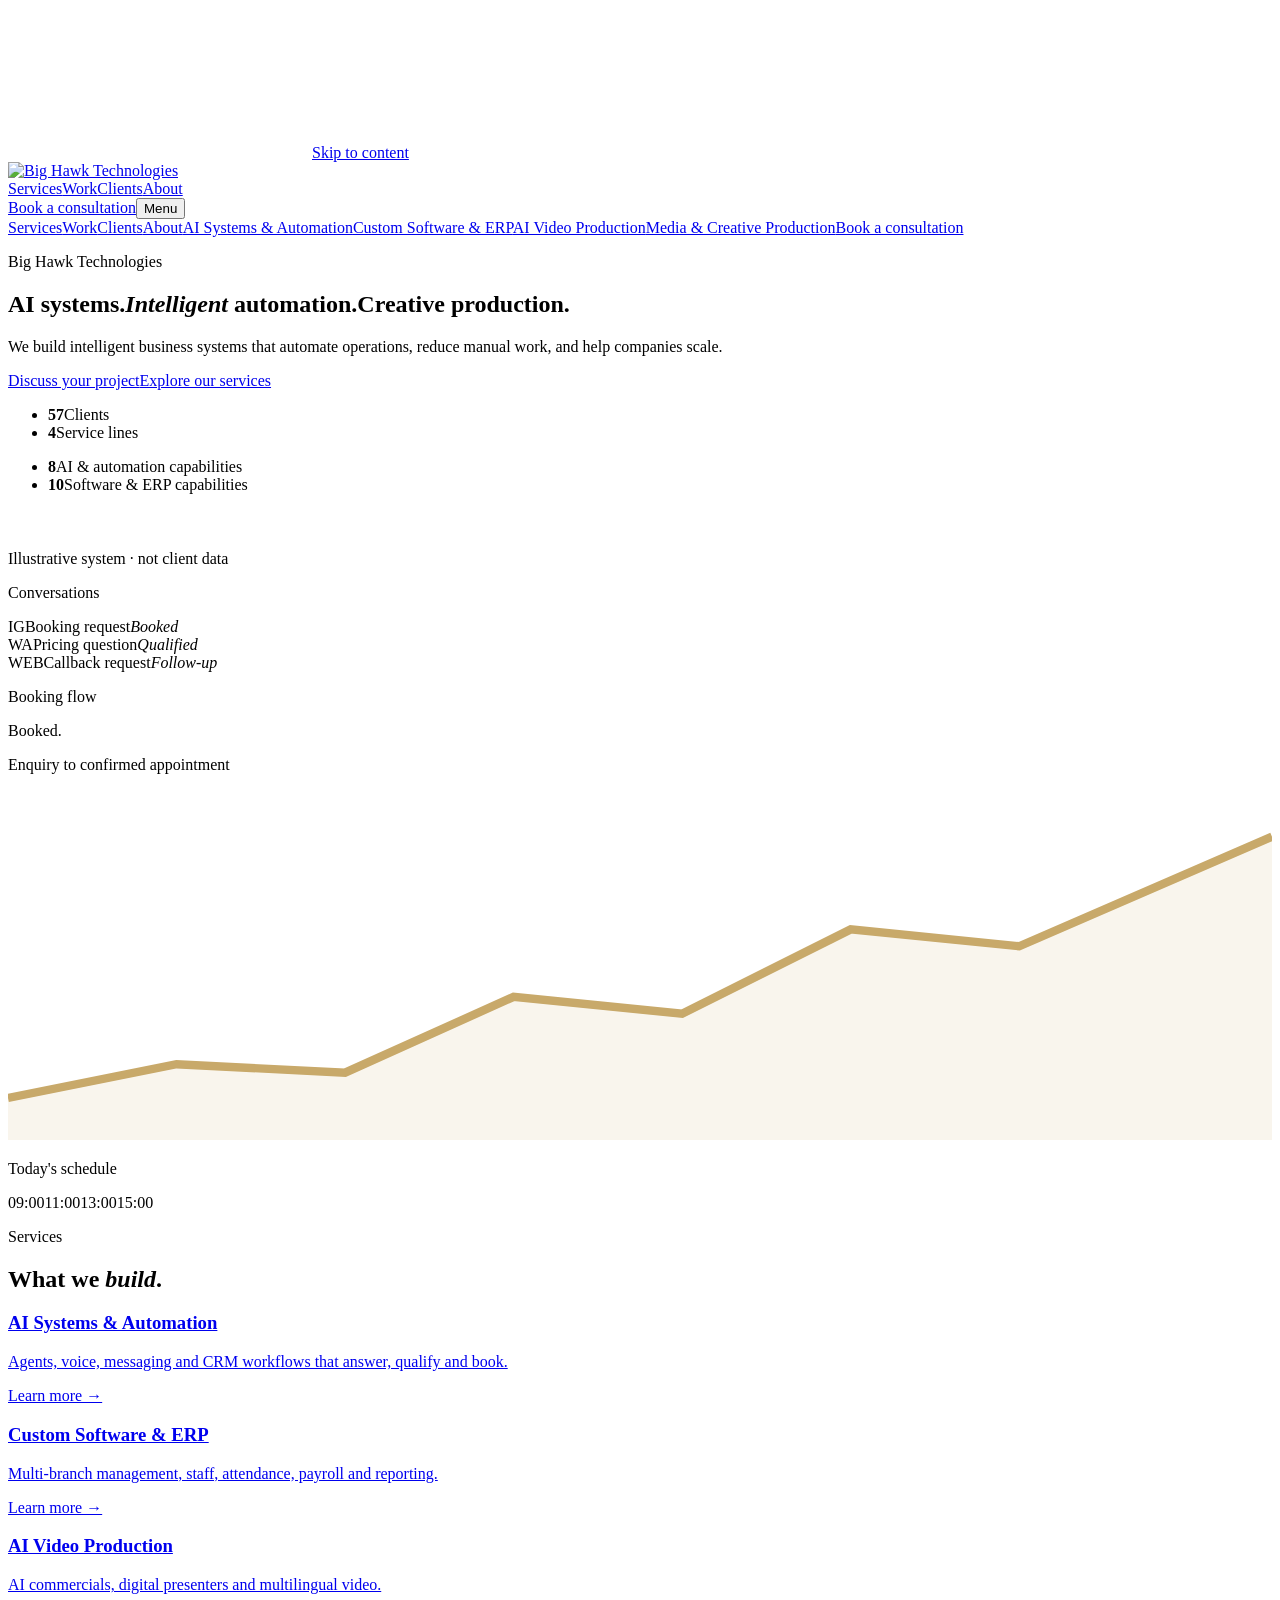
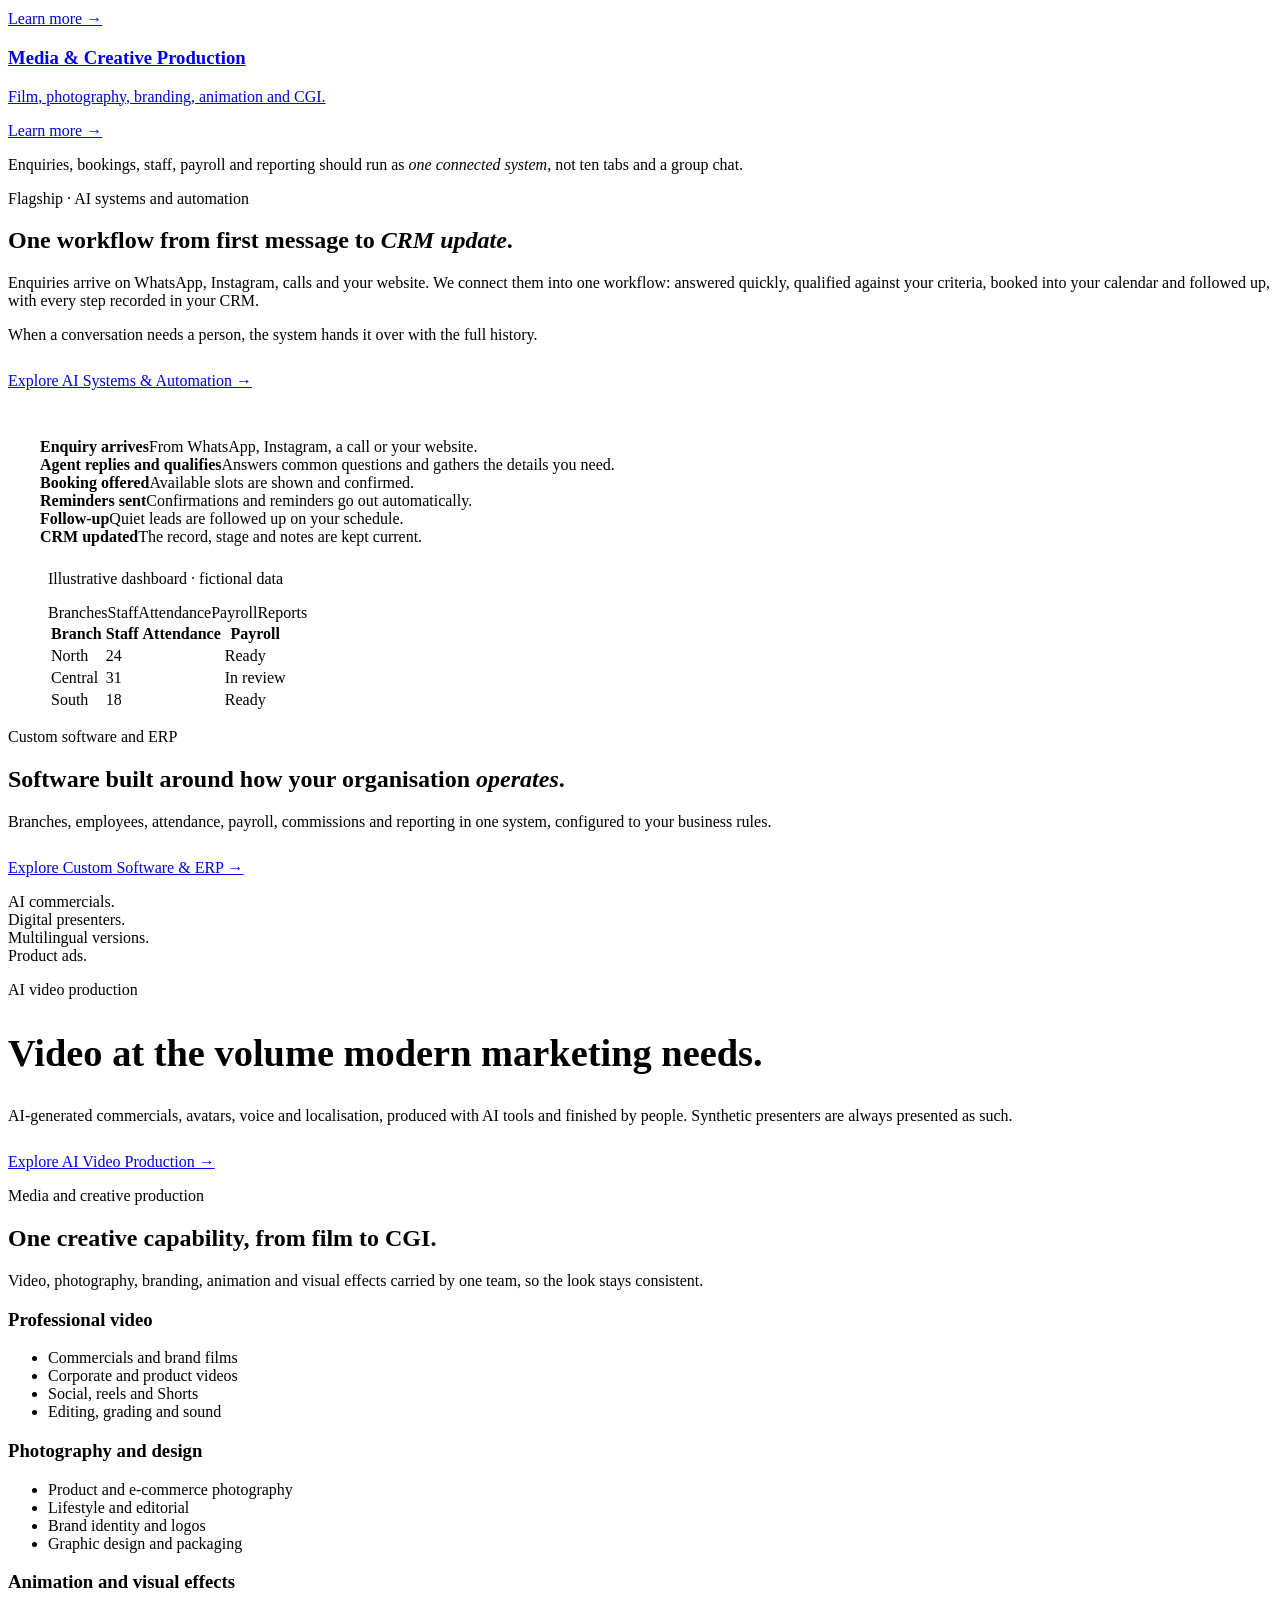
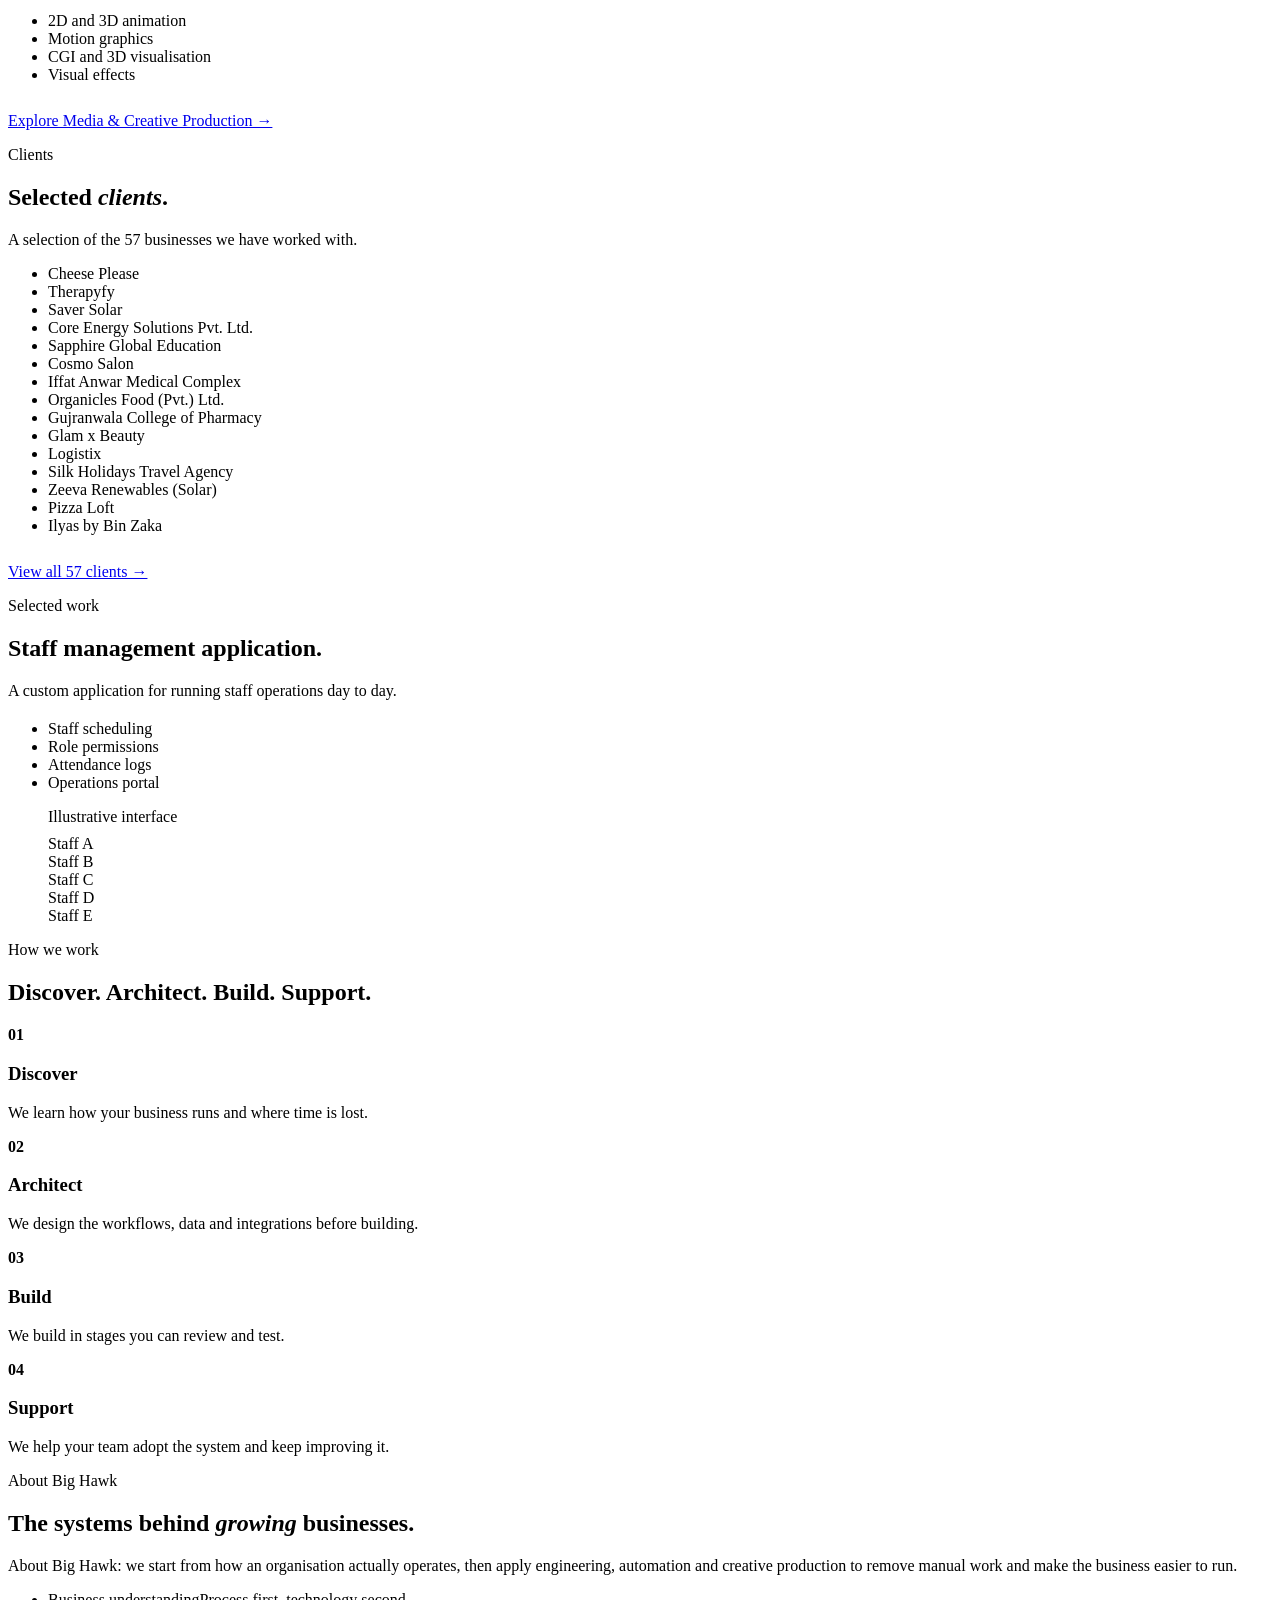
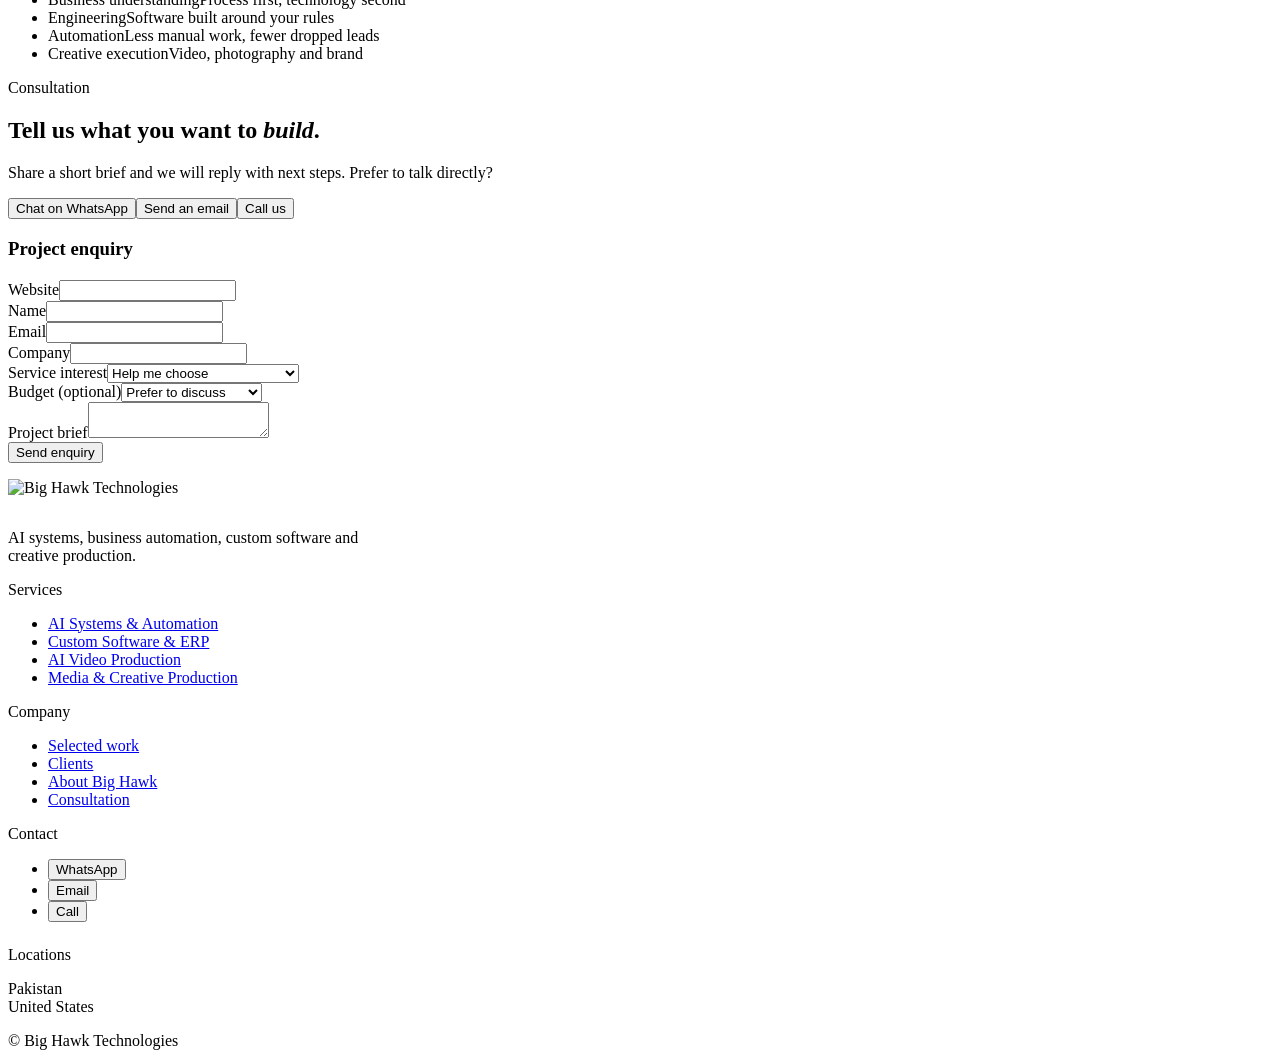
==== commit 08de4e0a: "Add files via upload" ====
--- a/index.html
+++ b/index.html
@@ -1,22 +1,25 @@
-<!doctype html><html lang="en"><head><meta charset="utf-8"><meta name="viewport" content="width=device-width,initial-scale=1"><title>Big Hawk Technologies | AI systems, automation, custom software and creative production</title><meta name="description" content="Big Hawk Technologies builds intelligent business systems: AI automation, custom software and ERP, AI video and creative production."><meta name="theme-color" content="#08090B"><link rel="icon" href="assets/bighawk-h.svg" type="image/svg+xml"><link rel="preconnect" href="https://fonts.googleapis.com"><link rel="preconnect" href="https://fonts.gstatic.com" crossorigin><link href="https://fonts.googleapis.com/css2?family=Instrument+Serif:ital@0;1&display=swap" rel="stylesheet"><link rel="stylesheet" href="assets/site.css"><script>document.documentElement.classList.add("js")</script></head><body>
+<!doctype html><html lang="en"><head><meta charset="utf-8"><meta name="viewport" content="width=device-width,initial-scale=1"><title>Big Hawk Technologies | AI systems, automation, custom software and creative production</title><meta name="description" content="Big Hawk Technologies builds intelligent business systems: AI automation, custom software and ERP, AI video and creative production."><meta name="theme-color" content="#08090B"><link rel="icon" href="assets/bighawk-h.svg" type="image/svg+xml"><link rel="preconnect" href="https://fonts.googleapis.com"><link rel="preconnect" href="https://fonts.gstatic.com" crossorigin><link href="https://fonts.googleapis.com/css2?family=Instrument+Serif:ital@0;1&display=swap" rel="stylesheet"><link rel="stylesheet" href="assets/site.css"><script>document.documentElement.classList.add("js")</script><script type="importmap">{"imports":{"three":"https://cdn.jsdelivr.net/npm/three@0.160.0/build/three.module.js","three/addons/":"https://cdn.jsdelivr.net/npm/three@0.160.0/examples/jsm/"}}</script></head><body>
+<canvas id="bg3d" aria-hidden="true"></canvas>
 <a class="skip" href="#main">Skip to content</a>
-<header class="hdr"><div class="wrap"><a class="logo" href="index.html" aria-label="Big Hawk Technologies, home"><img src="assets/bighawk-lockup.svg" alt="Big Hawk Technologies" width="157" height="40"></a><nav class="nav" aria-label="Primary"><a href="index.html#services">Services</a><a href="index.html#work">Work</a><a href="clients.html">Clients</a><a href="index.html#about">About</a></nav><div class="hd-r"><a class="btn hd-cta" href="index.html#consultation">Book a consultation</a><button class="menu-btn" id="menu-btn" type="button" aria-expanded="false" aria-controls="mnav">Menu</button></div></div><div class="mnav" id="mnav"><div class="wrap"><nav aria-label="Mobile"><a href="index.html#services">Services</a><a href="index.html#work">Work</a><a href="clients.html">Clients</a><a href="index.html#about">About</a><a href="services/ai-systems-automation.html">&nbsp;&nbsp;AI Systems &amp; Automation</a><a href="services/custom-software-erp.html">&nbsp;&nbsp;Custom Software &amp; ERP</a><a href="services/ai-video-production.html">&nbsp;&nbsp;AI Video Production</a><a href="services/media-creative-production.html">&nbsp;&nbsp;Media &amp; Creative Production</a><a href="index.html#consultation"><strong>Book a consultation</strong></a></nav></div></div></header>
+<header class="hdr"><div class="wrap"><a class="logo" href="index.html" aria-label="Big Hawk Technologies, home"><img src="assets/bighawk-lockup.svg" alt="Big Hawk Technologies" width="157" height="40"></a><nav class="nav" aria-label="Primary"><a href="index.html#services">Services</a><a href="index.html#work">Work</a><a href="clients.html">Clients</a><a href="index.html#about">About</a></nav><div class="hd-r"><a class="btn hd-cta" href="index.html#consultation">Book a consultation</a><button class="menu-btn" id="menu-btn" type="button" aria-expanded="false" aria-controls="mnav">Menu</button></div></div></header>
+<div class="mnav" id="mnav"><nav aria-label="Mobile"><a href="index.html#services" style="--i:0">Services</a><a href="index.html#work" style="--i:1">Work</a><a href="clients.html" style="--i:2">Clients</a><a href="index.html#about" style="--i:3">About</a><a class="msub" href="services/ai-systems-automation.html" style="--i:4">AI Systems &amp; Automation</a><a class="msub" href="services/custom-software-erp.html" style="--i:5">Custom Software &amp; ERP</a><a class="msub" href="services/ai-video-production.html" style="--i:6">AI Video Production</a><a class="msub" href="services/media-creative-production.html" style="--i:7">Media &amp; Creative Production</a><a class="btn" href="index.html#consultation" style="--i:8">Book a consultation</a></nav></div>
 <main id="main">
 <section class="hero nl"><div class="beams" aria-hidden="true"></div><div class="wrap hero-c">
 <p class="eyebrow">Big Hawk Technologies</p>
-<h1>AI systems.<br><em>Intelligent</em> automation.<br>Creative production.</h1>
+<h1><span class="ln"><span>AI systems.</span></span><span class="ln"><span><em>Intelligent</em> automation.</span></span><span class="ln"><span>Creative production.</span></span></h1>
 <p class="sub">We build intelligent business systems that automate operations, reduce manual work, and help companies scale.</p>
 <div class="ctas c"><a class="btn" href="#consultation">Discuss your project</a><a class="btn2" href="#services">Explore our services</a></div>
-<ul class="stats l"><li><b>57</b><span>Clients</span></li><li><b>4</b><span>Service lines</span></li></ul>
-<ul class="stats r"><li><b>8</b><span>AI &amp; automation capabilities</span></li><li><b>10</b><span>Software &amp; ERP capabilities</span></li></ul>
+<ul class="stats l"><li style="--k:0"><b>57</b><span>Clients</span></li><li style="--k:1"><b>4</b><span>Service lines</span></li></ul>
+<ul class="stats r"><li style="--k:2"><b>8</b><span>AI &amp; automation capabilities</span></li><li style="--k:3"><b>10</b><span>Software &amp; ERP capabilities</span></li></ul>
 <p class="cap" style="margin-top:3.5rem">Illustrative system &middot; not client data</p>
 <div class="deck">
 <div class="dc"><p class="mini">Conversations</p><div class="dr"><span class="av">IG</span>Booking request<em class="pill">Booked</em></div><div class="dr"><span class="av">WA</span>Pricing question<em class="pill">Qualified</em></div><div class="dr"><span class="av">WEB</span>Callback request<em class="pill n">Follow-up</em></div></div>
-<div class="dc mid"><p class="mini">Booking flow</p><p class="sb">Booked.</p><p class="cap">Enquiry to confirmed appointment</p><svg viewBox="0 0 300 80" aria-hidden="true" style="margin-top:.8rem"><path d="M0 70 L40 62 L80 64 L120 46 L160 50 L200 30 L240 34 L300 8 L300 80 L0 80Z" fill="rgba(200,169,106,.12)"/><path d="M0 70 L40 62 L80 64 L120 46 L160 50 L200 30 L240 34 L300 8" fill="none" stroke="#C8A96A" stroke-width="2"/></svg></div>
+<div class="dc mid"><p class="mini">Booking flow</p><p class="sb">Booked.</p><p class="cap">Enquiry to confirmed appointment</p><svg viewBox="0 0 300 80" aria-hidden="true" style="margin-top:.8rem"><path d="M0 70 L40 62 L80 64 L120 46 L160 50 L200 30 L240 34 L300 8 L300 80 L0 80Z" fill="rgba(200,169,106,.12)"/><path class="draw" pathLength="1" d="M0 70 L40 62 L80 64 L120 46 L160 50 L200 30 L240 34 L300 8" fill="none" stroke="#C8A96A" stroke-width="2"/></svg></div>
 <div class="dc"><p class="mini">Today's schedule</p><div class="tm"><span>09:00</span><span>11:00</span><span>13:00</span><span>15:00</span></div><div class="gt"><i style="left:4%;width:30%"></i><i class="on" style="left:46%;width:24%"></i></div><div class="gt"><i class="on" style="left:18%;width:34%"></i><i style="left:62%;width:26%"></i></div><div class="gt"><i style="left:8%;width:20%"></i><i class="on" style="left:58%;width:30%"></i></div></div>
 </div></div></section>
 <section id="services" class="alt"><div class="wrap"><div class="sect-head rv"><p class="eyebrow">Services</p><h2>What we <em>build</em>.</h2></div><div class="grid4 rv"><a class="card" href="services/ai-systems-automation.html"><h3>AI Systems &amp; Automation</h3><p>Agents, voice, messaging and CRM workflows that answer, qualify and book.</p><span class="arrow">Learn more &rarr;</span></a><a class="card" href="services/custom-software-erp.html"><h3>Custom Software &amp; ERP</h3><p>Multi-branch management, staff, attendance, payroll and reporting.</p><span class="arrow">Learn more &rarr;</span></a><a class="card" href="services/ai-video-production.html"><h3>AI Video Production</h3><p>AI commercials, digital presenters and multilingual video.</p><span class="arrow">Learn more &rarr;</span></a><a class="card" href="services/media-creative-production.html"><h3>Media &amp; Creative Production</h3><p>Film, photography, branding, animation and CGI.</p><span class="arrow">Learn more &rarr;</span></a></div></div></section>
-<section><div class="wrap grid2"><div class="rv"><p class="eyebrow">Flagship &middot; AI systems and automation</p><h2>One workflow from first message to <em>CRM update</em>.</h2><p class="lead" style="margin-top:1.25rem">Enquiries arrive on WhatsApp, Instagram, calls and your website. We connect them into one workflow: answered quickly, qualified against your criteria, booked into your calendar and followed up, with every step recorded in your CRM.</p><p class="muted" style="margin-top:1rem;max-width:34rem">When a conversation needs a person, the system hands it over with the full history.</p><p style="margin-top:1.75rem"><a class="link" href="services/ai-systems-automation.html">Explore AI Systems &amp; Automation &rarr;</a></p></div><div class="panel rv" style="padding:2rem 2rem .5rem"><ol class="flow" style="list-style:none;margin:0;padding:0"><li><strong>Enquiry arrives</strong><span>From WhatsApp, Instagram, a call or your website.</span></li><li><strong>Agent replies and qualifies</strong><span>Answers common questions and gathers the details you need.</span></li><li><strong>Booking offered</strong><span>Available slots are shown and confirmed.</span></li><li><strong>Reminders sent</strong><span>Confirmations and reminders go out automatically.</span></li><li><strong>Follow-up</strong><span>Quiet leads are followed up on your schedule.</span></li><li><strong>CRM updated</strong><span>The record, stage and notes are kept current.</span></li></ol></div></div></section>
+<section class="stmt"><div class="wrap"><p class="scrub">Enquiries, bookings, staff, payroll and reporting should run as <em>one connected system</em>, not ten tabs and a group chat.</p></div></section>
+<section><div class="wrap grid2" style="align-items:start"><div class="rv stick"><p class="eyebrow">Flagship &middot; AI systems and automation</p><h2>One workflow from first message to <em>CRM update</em>.</h2><p class="lead" style="margin-top:1.25rem">Enquiries arrive on WhatsApp, Instagram, calls and your website. We connect them into one workflow: answered quickly, qualified against your criteria, booked into your calendar and followed up, with every step recorded in your CRM.</p><p class="muted" style="margin-top:1rem;max-width:34rem">When a conversation needs a person, the system hands it over with the full history.</p><p style="margin-top:1.75rem"><a class="link" href="services/ai-systems-automation.html">Explore AI Systems &amp; Automation &rarr;</a></p></div><div class="panel rv" style="padding:2rem 2rem .5rem"><ol class="flow tall" style="list-style:none;margin:0;padding:0"><li><strong>Enquiry arrives</strong><span>From WhatsApp, Instagram, a call or your website.</span></li><li><strong>Agent replies and qualifies</strong><span>Answers common questions and gathers the details you need.</span></li><li><strong>Booking offered</strong><span>Available slots are shown and confirmed.</span></li><li><strong>Reminders sent</strong><span>Confirmations and reminders go out automatically.</span></li><li><strong>Follow-up</strong><span>Quiet leads are followed up on your schedule.</span></li><li><strong>CRM updated</strong><span>The record, stage and notes are kept current.</span></li></ol></div></div></section>
 <section class="alt"><div class="wrap grid2"><div class="rv"><figure class="panel erp" aria-label="Illustrative dashboard with fictional data"><p class="cap">Illustrative dashboard &middot; fictional data</p><div class="tabs" aria-hidden="true"><span>Branches</span><span>Staff</span><span>Attendance</span><span>Payroll</span><span>Reports</span></div><table class="tbl"><thead><tr><th scope="col">Branch</th><th scope="col">Staff</th><th scope="col">Attendance</th><th scope="col">Payroll</th></tr></thead><tbody><tr><td>North</td><td>24</td><td><div class="bar"><i style="width:92%"></i></div></td><td><span class="chip g">Ready</span></td></tr><tr><td>Central</td><td>31</td><td><div class="bar"><i style="width:84%"></i></div></td><td><span class="chip">In review</span></td></tr><tr><td>South</td><td>18</td><td><div class="bar"><i style="width:96%"></i></div></td><td><span class="chip g">Ready</span></td></tr></tbody></table></figure></div><div class="rv"><p class="eyebrow">Custom software and ERP</p><h2>Software built around how your organisation <em>operates</em>.</h2><p class="lead" style="margin-top:1.25rem">Branches, employees, attendance, payroll, commissions and reporting in one system, configured to your business rules.</p><p style="margin-top:1.75rem"><a class="link" href="services/custom-software-erp.html">Explore Custom Software &amp; ERP &rarr;</a></p></div></div></section>
 <section><div class="wrap grid2"><div class="rv"><p class="big">AI commercials.<br><span>Digital presenters.</span><br>Multilingual versions.<br><span>Product ads.</span></p></div><div class="rv"><p class="eyebrow">AI video production</p><h2 style="font-size:clamp(1.75rem,3vw,2.5rem)">Video at the volume modern marketing needs.</h2><p class="lead" style="margin-top:1.25rem">AI-generated commercials, avatars, voice and localisation, produced with AI tools and finished by people. Synthetic presenters are always presented as such.</p><p style="margin-top:1.75rem"><a class="link" href="services/ai-video-production.html">Explore AI Video Production &rarr;</a></p></div></div></section>
 <section class="alt"><div class="wrap"><div class="sect-head rv"><p class="eyebrow">Media and creative production</p><h2>One creative capability, from film to CGI.</h2><p class="lead">Video, photography, branding, animation and visual effects carried by one team, so the look stays consistent.</p></div><div class="grid3 rv"><div class="card"><h3>Professional video</h3><ul class="ul"><li>Commercials and brand films</li><li>Corporate and product videos</li><li>Social, reels and Shorts</li><li>Editing, grading and sound</li></ul></div><div class="card"><h3>Photography and design</h3><ul class="ul"><li>Product and e-commerce photography</li><li>Lifestyle and editorial</li><li>Brand identity and logos</li><li>Graphic design and packaging</li></ul></div><div class="card"><h3>Animation and visual effects</h3><ul class="ul"><li>2D and 3D animation</li><li>Motion graphics</li><li>CGI and 3D visualisation</li><li>Visual effects</li></ul></div></div><p style="margin-top:1.75rem"><a class="link" href="services/media-creative-production.html">Explore Media &amp; Creative Production &rarr;</a></p></div></section>
@@ -32,4 +35,51 @@
 <button class="btn" id="send" type="submit">Send enquiry</button><p class="status" id="form-status" role="status" aria-live="polite"></p>
 <div id="form-alt" hidden class="ctas" style="margin-top:.5rem"><button class="btn2" type="button" data-contact="email">Email us</button><button class="btn2" type="button" data-contact="whatsapp">WhatsApp</button></div></form></div></div></section></main>
 <footer class="ftr"><div class="wrap"><div class="fg"><div><img src="assets/bighawk-lockup.svg" alt="Big Hawk Technologies" width="157" height="40" style="margin-bottom:1rem"><p style="max-width:22rem">AI systems, business automation, custom software and creative production.</p></div><div><p class="fh">Services</p><ul><li><a href="services/ai-systems-automation.html">AI Systems &amp; Automation</a></li><li><a href="services/custom-software-erp.html">Custom Software &amp; ERP</a></li><li><a href="services/ai-video-production.html">AI Video Production</a></li><li><a href="services/media-creative-production.html">Media &amp; Creative Production</a></li></ul></div><div><p class="fh">Company</p><ul><li><a href="index.html#work">Selected work</a></li><li><a href="clients.html">Clients</a></li><li><a href="index.html#about">About Big Hawk</a></li><li><a href="index.html#consultation">Consultation</a></li></ul></div><div><p class="fh">Contact</p><ul><li><button class="fbtn" type="button" data-contact="whatsapp">WhatsApp</button></li><li><button class="fbtn" type="button" data-contact="email">Email</button></li><li><button class="fbtn mob-only" type="button" data-contact="call">Call</button></li></ul><p class="fh" style="margin-top:1.5rem">Locations</p><p>Pakistan<br>United States</p></div></div><div class="bot">&copy; Big Hawk Technologies</div></div></footer>
-<script src="assets/site.js" defer></script></body></html>+<script src="assets/site.js" defer></script><script type="module">import * as THREE from 'three';
+import {SVGLoader} from 'three/addons/loaders/SVGLoader.js';
+(function(){
+const D='M867.88 1594.28C859.41 1586.15 838.08 1565.78 820.51 1549.00C760.53 1491.77 681.14 1415.47 678.74 1412.74C677.08 1410.86 676.98 1403.85 677.01 1288.89L677.05 1167.03L674.46 1162.94C668.43 1153.39 596.11 1029.16 571.82 986.63C563.07 971.30 556.15 958.52 556.45 958.22C557.49 957.17 645.17 1000.44 719.89 1038.88C738.26 1048.32 753.52 1055.81 753.81 1055.52C754.10 1055.23 753.44 1053.98 752.33 1052.75C751.23 1051.51 744.18 1043.45 736.68 1034.83C718.16 1013.56 720.71 1015.57 579.00 910.74C560.58 897.11 532.98 876.63 517.67 865.23L489.85 844.50L484.52 835.00C455.95 783.99 409.86 697.93 410.23 696.26C410.49 695.09 432.60 708.19 545.50 776.45C570.80 791.75 602.52 810.88 616.00 818.97C629.48 827.05 656.02 843.05 675.00 854.51C693.98 865.97 716.47 879.55 725.00 884.69C733.52 889.82 740.64 893.57 740.82 893.03C741.20 891.91 690.01 827.28 684.82 822.32C682.99 820.58 668.45 809.82 652.50 798.41C636.55 787.00 611.35 768.95 596.50 758.28C581.65 747.62 562.30 733.74 553.50 727.45C529.80 710.50 495.97 686.10 465.50 663.98C450.65 653.20 426.57 635.83 412.00 625.39C328.84 565.79 336.31 572.25 323.07 548.45C317.89 539.13 305.59 517.10 295.74 499.50C266.89 447.98 251.79 420.12 252.16 419.10C252.35 418.57 263.75 424.91 277.50 433.18C291.25 441.45 307.90 451.37 314.50 455.23C327.06 462.58 334.79 467.18 419.50 517.70C448.10 534.76 496.70 563.68 527.50 581.98C577.07 611.43 680.00 672.88 758.50 719.89C773.35 728.78 807.77 749.47 835.00 765.88L884.50 795.70L884.76 882.17L885.01 968.65L913.76 987.51C973.79 1026.93 999.10 1043.63 1017.50 1055.99C1027.95 1063.02 1048.42 1076.07 1063.00 1085.01C1096.26 1105.41 1099.92 1108.01 1109.27 1117.95C1120.14 1129.50 1123.04 1134.87 1129.07 1154.51C1135.43 1175.28 1136.05 1176.51 1145.04 1186.50C1169.83 1214.05 1175.09 1237.84 1162.51 1265.58C1157.80 1275.99 1149.86 1289.12 1148.54 1288.68C1147.97 1288.49 1147.17 1285.67 1146.77 1282.42C1144.83 1266.68 1138.54 1260.21 1107.00 1241.51C1080.21 1225.62 1061.51 1217.89 1045.50 1216.09C1040.55 1215.54 1005.78 1214.56 968.23 1213.92L899.97 1212.76L888.73 1220.03C873.36 1229.98 838.98 1250.75 812.50 1266.10C783.54 1282.88 778.26 1286.20 779.70 1286.71C780.37 1286.94 797.24 1284.43 817.20 1281.12C890.54 1268.98 883.35 1269.97 884.77 1271.79C886.48 1274.00 886.12 1608.13 884.40 1608.70C883.80 1608.90 876.36 1602.41 867.88 1594.28ZM1163.00 1467.91L1163.00 1326.68L1169.98 1317.40C1195.32 1283.68 1206.54 1249.95 1203.09 1217.87C1201.05 1198.97 1196.77 1187.78 1185.05 1170.76C1178.28 1160.93 1177.88 1160.02 1175.50 1149.00C1170.62 1126.46 1166.40 1116.26 1154.57 1098.51C1138.18 1073.91 1114.51 1052.08 1088.20 1037.31C1084.47 1035.21 1082.02 1033.20 1082.20 1032.38C1082.36 1031.62 1093.40 1022.78 1106.72 1012.75C1120.03 1002.71 1138.13 988.88 1146.93 982.00L1162.94 969.50L1162.98 883.50C1163.01 836.20 1163.36 797.04 1163.77 796.48C1164.17 795.92 1181.38 785.39 1202.00 773.06C1222.62 760.74 1257.28 740.00 1279.00 726.97C1300.72 713.94 1327.28 698.11 1338.00 691.80C1348.72 685.48 1366.05 675.14 1376.50 668.82C1402.22 653.26 1469.17 613.38 1498.00 596.45C1510.92 588.85 1528.47 578.38 1537.00 573.17C1545.53 567.96 1565.10 556.28 1580.50 547.20C1606.08 532.13 1668.29 495.01 1761.20 439.38C1780.84 427.62 1797.15 418.00 1797.45 418.00C1798.72 418.00 1797.79 420.53 1794.37 426.33C1792.38 429.72 1780.61 450.73 1768.23 473.00C1742.50 519.30 1717.59 563.20 1714.76 567.28C1712.32 570.78 1703.49 577.82 1685.00 591.01C1661.47 607.79 1587.76 661.14 1547.00 690.89C1536.28 698.71 1522.61 708.58 1516.64 712.81C1510.66 717.04 1499.50 725.00 1491.83 730.50C1465.48 749.41 1433.47 772.42 1416.08 784.95C1406.50 791.85 1391.20 802.70 1382.08 809.06C1363.65 821.92 1366.39 819.06 1332.32 861.08C1308.57 890.36 1306.59 892.93 1307.29 893.62C1307.61 893.94 1316.56 889.05 1327.19 882.75C1348.93 869.84 1529.64 761.11 1581.00 730.03C1629.99 700.38 1638.02 695.68 1638.66 696.32C1639.21 696.88 1628.87 716.77 1609.98 751.50C1605.19 760.30 1595.30 778.52 1587.99 792.00C1580.68 805.48 1571.18 822.82 1566.86 830.54L1559.02 844.59L1519.76 873.80C1498.17 889.87 1457.33 920.16 1429.00 941.11C1363.98 989.20 1336.04 1010.26 1329.78 1015.89C1325.00 1020.19 1296.00 1053.27 1296.00 1054.43C1296.00 1055.75 1299.27 1054.21 1331.11 1037.88C1383.17 1011.18 1489.49 958.00 1490.81 958.00C1493.19 958.00 1494.34 955.78 1465.69 1006.50C1447.97 1037.87 1414.26 1095.63 1383.40 1147.50L1371.50 1167.50L1371.24 1289.63L1370.98 1411.75L1332.27 1449.13C1310.98 1469.68 1285.42 1494.38 1275.46 1504.00C1231.08 1546.90 1165.83 1608.53 1164.48 1608.82C1163.18 1609.11 1163.00 1592.05 1163.00 1467.91ZM1079.09 1176.09C1087.02 1174.49 1098.45 1172.42 1104.50 1171.48C1110.55 1170.55 1115.69 1169.60 1115.92 1169.39C1116.15 1169.17 1110.30 1163.00 1102.92 1155.66C1087.30 1140.14 1064.46 1122.71 1033.50 1102.69C1022.50 1095.58 1004.38 1083.85 993.24 1076.63C965.48 1058.64 963.96 1057.70 963.42 1058.24C963.16 1058.50 967.40 1064.97 972.84 1072.61C983.09 1087.01 991.87 1096.19 1006.72 1108.00C1011.22 1111.58 1015.18 1115.17 1015.53 1116.00C1015.88 1116.83 1017.90 1126.20 1020.03 1136.84C1022.15 1147.48 1024.59 1157.25 1025.44 1158.55C1026.79 1160.61 1042.22 1170.35 1054.49 1176.88C1059.66 1179.64 1061.89 1179.57 1079.09 1176.09Z', canvas=document.getElementById('bg3d'); if(!canvas) return;
+const reduce=matchMedia('(prefers-reduced-motion: reduce)').matches, clamp=(v,a,b)=>Math.min(b,Math.max(a,v));
+const hex=h=>{const c=new THREE.Color(h);return new THREE.Vector3(c.r,c.g,c.b)};
+function sample(st,p){if(p<=st[0].p)return st[0].v;for(let i=0;i<st.length-1;i++){const a=st[i],b=st[i+1];if(p<=b.p){const t=(p-a.p)/(b.p-a.p);return a.v+(b.v-a.v)*t*t*(3-2*t)}}return st[st.length-1].v}
+const SX=[{p:0,v:0},{p:.32,v:-3.7},{p:.64,v:3.8},{p:1,v:0}],SY=[{p:0,v:-3.4},{p:.32,v:-.3},{p:.64,v:-.2},{p:1,v:.1}],SS=[{p:0,v:1.75},{p:.32,v:.72},{p:.64,v:.68},{p:1,v:.95}];
+try{
+const r=new THREE.WebGLRenderer({canvas,antialias:true,alpha:true});r.setPixelRatio(Math.min(devicePixelRatio,1.75));r.toneMapping=THREE.NoToneMapping;r.setClearColor(0x000000,0);
+const scene=new THREE.Scene(),cam=new THREE.PerspectiveCamera(40,1,.1,200);cam.position.set(0,0,8);
+const env=new THREE.Scene();env.add(new THREE.Mesh(new THREE.SphereGeometry(10,32,16),new THREE.ShaderMaterial({side:THREE.BackSide,vertexShader:'varying vec3 p;void main(){p=normalize(position);gl_Position=projectionMatrix*modelViewMatrix*vec4(position,1.);}',fragmentShader:'varying vec3 p;void main(){float h=p.y*.5+.5;vec3 c=mix(vec3(.16,.10,.03),vec3(.78,.55,.2),smoothstep(.12,.55,h));c=mix(c,vec3(1.,.9,.6),smoothstep(.6,.98,h));gl_FragColor=vec4(c,1.);}'})));
+[[-6,5,6,5,3,2.4],[7,2,5,2,6,2],[0,-2,8,8,1.2,1.2]].forEach(a=>{const m=new THREE.Mesh(new THREE.PlaneGeometry(a[3],a[4]),new THREE.MeshBasicMaterial({color:new THREE.Color(a[5],a[5],a[5]),side:THREE.DoubleSide}));m.position.set(a[0],a[1],a[2]);m.lookAt(0,0,0);env.add(m)});
+scene.environment=new THREE.PMREMGenerator(r).fromScene(env,.02).texture;
+const key=new THREE.DirectionalLight(0xfff0d2,1.6);key.position.set(-2400,1200,1800);scene.add(key);
+const shapes=new SVGLoader().parse('<svg xmlns="http://www.w3.org/2000/svg"><path fill-rule="evenodd" d="'+D+'"/></svg>').paths.flatMap(p=>SVGLoader.createShapes(p));
+const geo=new THREE.ExtrudeGeometry(shapes,{depth:120,bevelEnabled:true,bevelThickness:16,bevelSize:12,bevelSegments:3,curveSegments:12});
+geo.translate(-1024.5,-1013,-60);
+{const pos=geo.attributes.position,col=new Float32Array(pos.count*3),A=[.62,.42,.15],B=[1,.9,.58];for(let i=0;i<pos.count;i++){const t=clamp((pos.getX(i)*.5+pos.getY(i)*.8)/1100*.5+.5,0,1);for(let k=0;k<3;k++)col[i*3+k]=A[k]+(B[k]-A[k])*t}geo.setAttribute('color',new THREE.BufferAttribute(col,3))}
+const K=3.6/1545;geo.scale(K,-K,K);
+const mesh=new THREE.Mesh(geo,new THREE.MeshStandardMaterial({color:0xffffff,vertexColors:true,metalness:1,roughness:.26,envMapIntensity:1.1,side:THREE.DoubleSide}));
+const world=new THREE.Group(),spin=new THREE.Group();scene.add(world);world.add(spin);spin.add(mesh);
+const halo=new THREE.Mesh(new THREE.PlaneGeometry(2,2),new THREE.ShaderMaterial({transparent:true,depthWrite:false,side:THREE.DoubleSide,blending:THREE.AdditiveBlending,uniforms:{uGlow:{value:hex('#c8a96a')},uIntensity:{value:1.5}},vertexShader:'varying vec2 vUv;void main(){vUv=uv;gl_Position=projectionMatrix*modelViewMatrix*vec4(position,1.);}',fragmentShader:'uniform vec3 uGlow;uniform float uIntensity;varying vec2 vUv;void main(){float d=length(vUv-.5)*2.;float a=pow(clamp(1.-d,0.,1.),2.2);gl_FragColor=vec4(uGlow*a*uIntensity,a);}'}));
+halo.scale.setScalar(4.8);halo.position.z=-.6;world.add(halo);
+const uRes={value:new THREE.Vector2(1,1)};
+function pts(n,fn,vs,fs,u,blend){const g=new THREE.BufferGeometry(),p=new Float32Array(n*3),s=new Float32Array(n),e=new Float32Array(n);for(let i=0;i<n;i++){fn(p,i);s[i]=Math.random()*6.28;e[i]=.35+Math.random()*.65}g.setAttribute('position',new THREE.BufferAttribute(p,3));g.setAttribute('seed',new THREE.BufferAttribute(s,1));g.setAttribute('bright',new THREE.BufferAttribute(e,1));
+const m=new THREE.Points(g,new THREE.ShaderMaterial({transparent:true,depthWrite:false,blending:THREE.AdditiveBlending,uniforms:u,vertexShader:vs,fragmentShader:fs}));m.frustumCulled=false;scene.add(m);return m}
+const tU={value:0};
+const stars=pts(900,(p,i)=>{const u=Math.random()*2-1,t=Math.random()*6.28,s=Math.sqrt(1-u*u);p[i*3]=90*s*Math.cos(t);p[i*3+1]=90*u;p[i*3+2]=90*s*Math.sin(t)},
+'attribute float seed;attribute float bright;uniform float uTime;uniform vec2 uRes;varying float vT;void main(){vec4 mv=modelViewMatrix*vec4(position,1.);vT=bright*(.6+.4*sin(uTime+seed));gl_PointSize=max(1.5*uRes.y/900.*(90./max(-mv.z,1.)),1.);gl_Position=projectionMatrix*mv;}',
+'uniform vec3 uColor;varying float vT;void main(){vec2 q=gl_PointCoord-.5;float l=length(q);if(l>.5)discard;gl_FragColor=vec4(uColor,smoothstep(.5,0.,l)*vT*.8);}',{uTime:tU,uRes,uColor:{value:hex('#fff1d0')}});
+const motes=pts(260,(p,i)=>{p[i*3]=Math.random()*2-1;p[i*3+1]=Math.random()*2-1;p[i*3+2]=Math.random()*2-1},
+'attribute float seed;attribute float bright;uniform float uTime;uniform vec2 uRes;varying float vA;vec3 warp(vec3 p,float t){float c=.9,a=1.9,b=.02,s=.05;p*=2.;p.x+=c*sin(s*t+a*p.y)+t*b;p.y+=c*cos(s*t+a*p.x);p.y+=c*sin(s*t+a*p.z)+t*b;p.z+=c*cos(s*t+a*p.y);p.z+=c*sin(s*t+a*p.x)+t*b;p.x+=c*cos(s*t+a*p.z);return cos(p+vec3(1,2,4));}void main(){vec3 v=position*4.+warp(position,uTime)*1.2;vec4 mv=modelViewMatrix*vec4(v,1.);float r=length(v);vA=(1.-smoothstep(5.,6.5,r))*smoothstep(0.,.5,-mv.z);gl_PointSize=max(14.*(.4+bright)*uRes.y/900./-mv.z,1.);gl_Position=projectionMatrix*mv;}',
+'uniform vec3 uColor;varying float vA;void main(){vec2 q=gl_PointCoord-.5;float l=length(q);if(l>.5)discard;float t=smoothstep(.5,0.,l);gl_FragColor=vec4(uColor*t,t*vA*.5);}',{uTime:{value:0},uRes,uColor:{value:hex('#e8cf96')}});
+let W=1,H=1;function size(){W=innerWidth;H=innerHeight;r.setSize(W,H,false);cam.aspect=W/H;cam.updateProjectionMatrix();uRes.value.set(W*r.getPixelRatio(),H*r.getPixelRatio())}size();addEventListener('resize',size);
+let mx=0,my=0;addEventListener('pointermove',e=>{mx=e.clientX/innerWidth*2-1;my=e.clientY/innerHeight*2-1},{passive:true});
+let curP=0,curX=0,curY=SY[0].v,curS=SS[0].v,last=performance.now(),t0=last,ready=false,idle=0;
+(function loop(now){requestAnimationFrame(loop);if(document.hidden)return;const dt=Math.min(.05,(now-last)/1000);last=now;idle+=dt;
+const d=document.documentElement,pT=reduce?0:clamp(scrollY/((d.scrollHeight-innerHeight)||1),0,1);curP+=(pT-curP)*Math.min(1,dt*4.5);
+const fit=clamp((W/H)*1.15,.5,1),k=Math.min(1,dt*3.2);curX+=(sample(SX,curP)*fit-curX)*k;curY+=(sample(SY,curP)-curY)*k;curS+=(sample(SS,curP)*fit-curS)*k;
+const te=reduce?1:clamp((now-t0)/1900,0,1),entry=(1-Math.pow(1-te,3));
+world.position.set(curX,curY+(1-entry)*-3.2,0);world.scale.setScalar(curS);if(ready)canvas.style.opacity=(1-.38*clamp(curP*4,0,1)).toFixed(2);
+spin.rotation.y=Math.sin(curP*Math.PI*2)*.55+mx*.22+(reduce?0:Math.sin(idle*.6)*.12);spin.rotation.x=my*.1+Math.sin(curP*3)*.08;
+key.position.x=reduce?-1200:Math.sin(idle*.8)*2400;tU.value+=dt;motes.material.uniforms.uTime.value=idle*6;motes.position.copy(cam.position);
+r.render(scene,cam);if(!ready){ready=true;canvas.classList.add('ready')}})(last);
+}catch(e){/* WebGL unavailable: the CSS glow remains */}
+})();
+</script></body></html>
